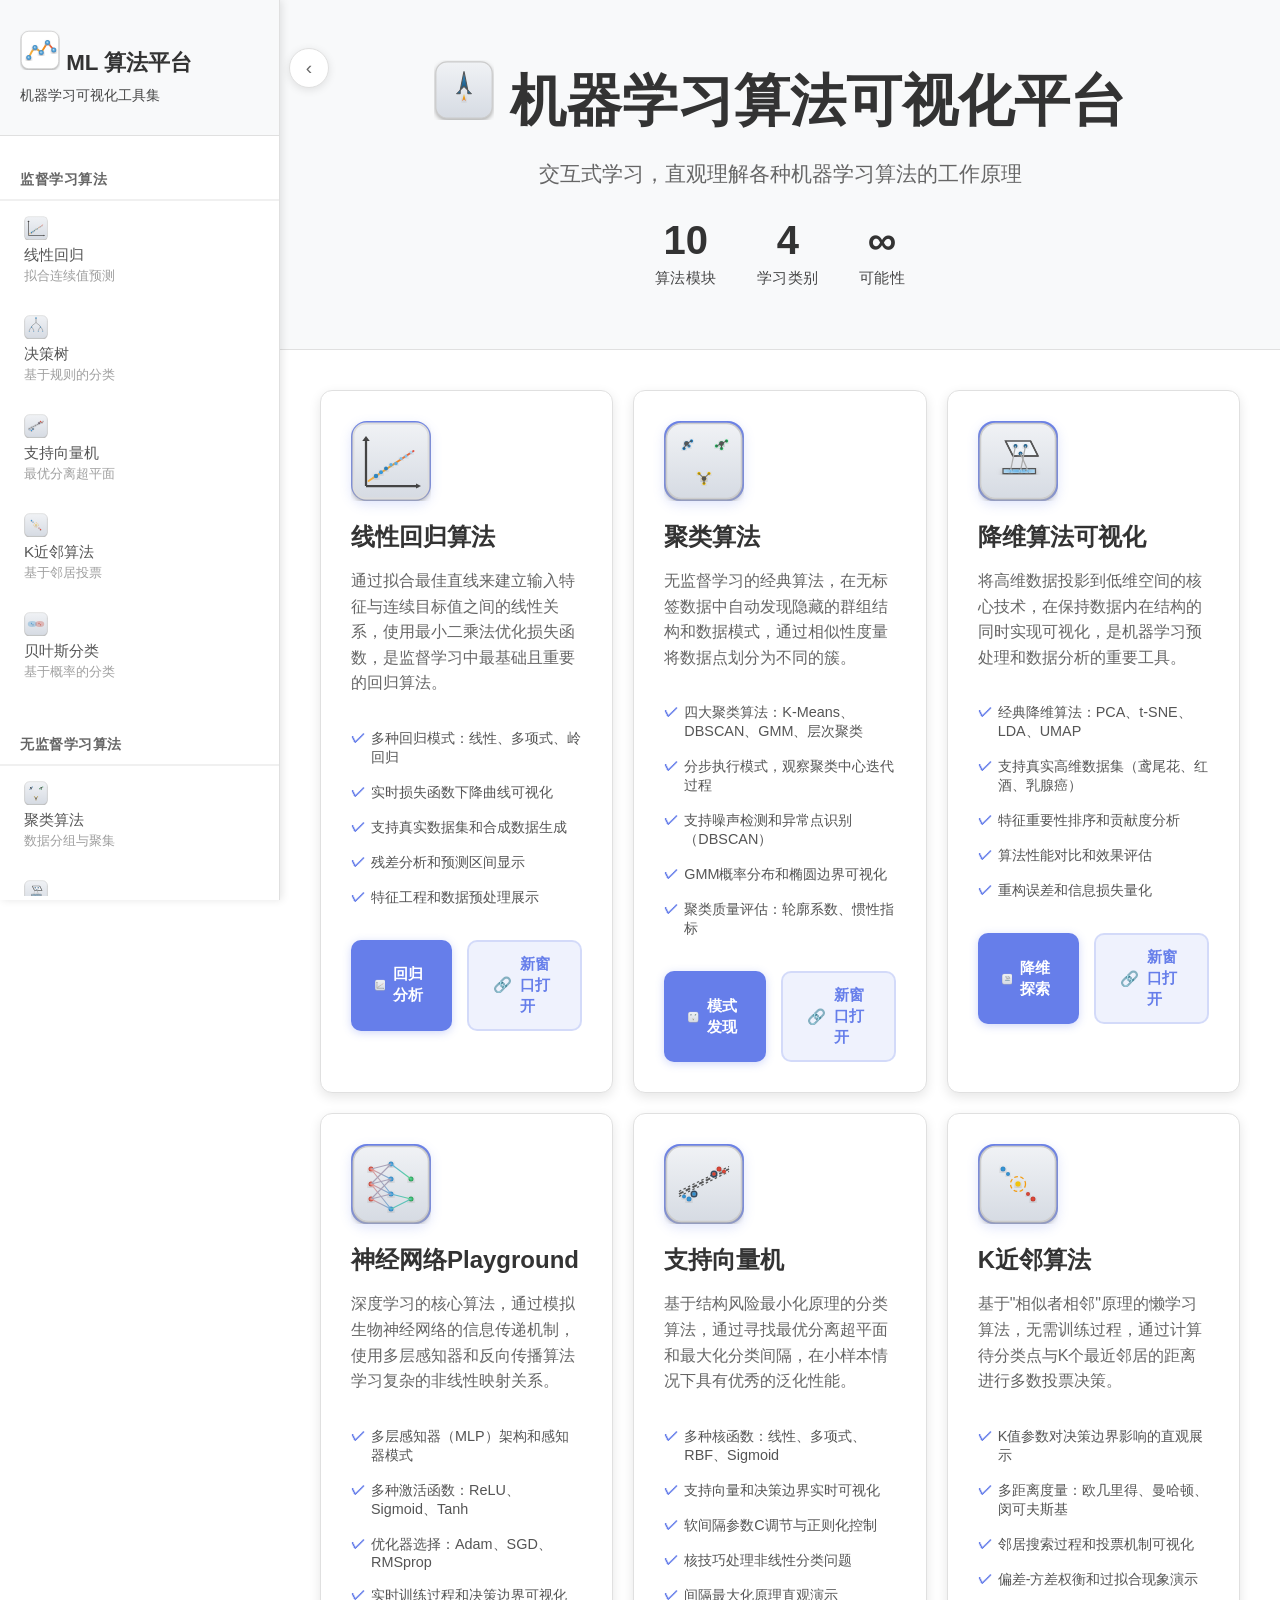
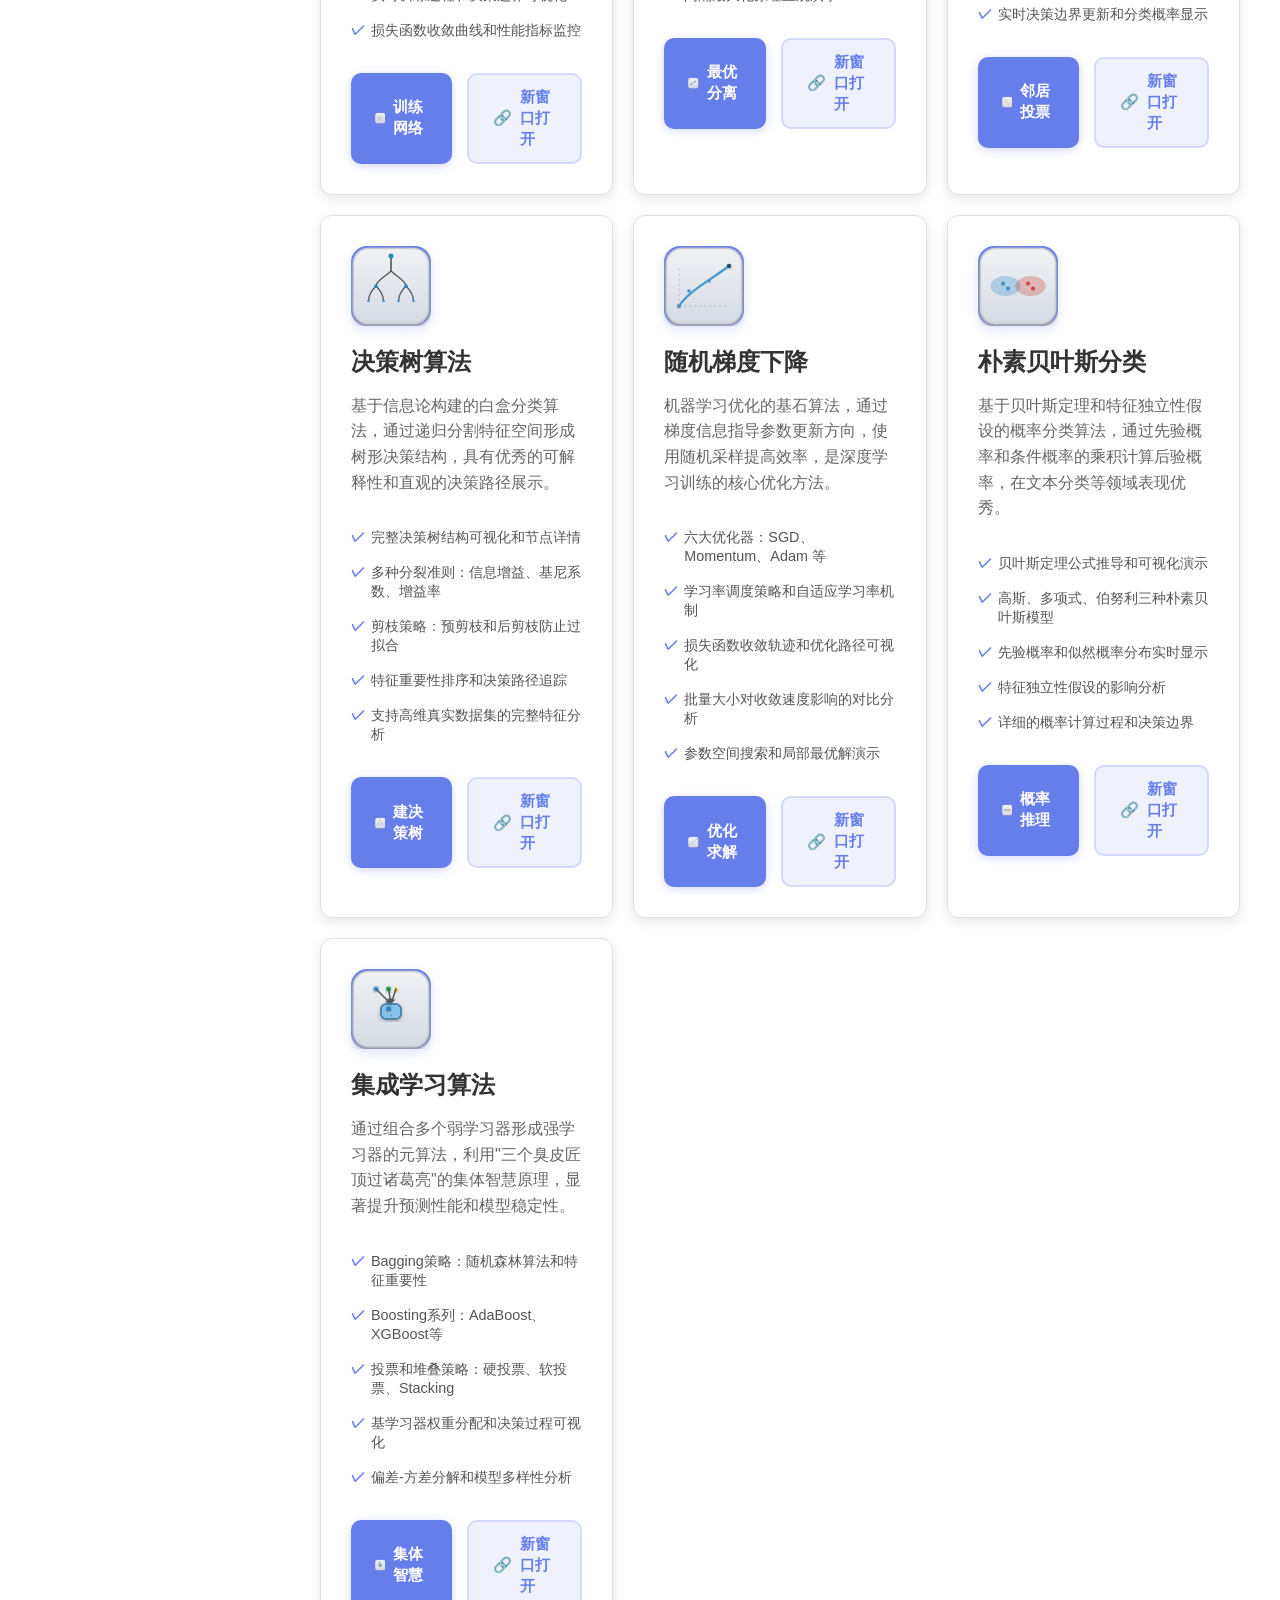
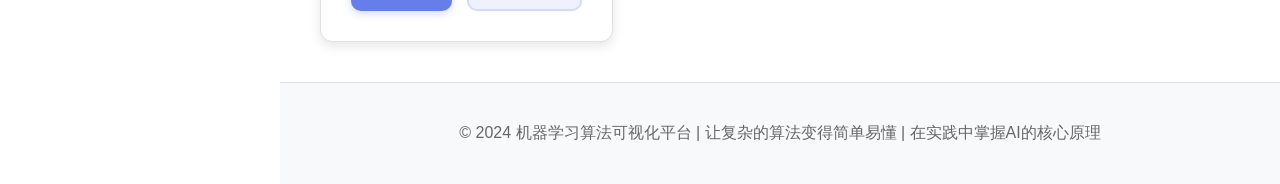
==== frontend/templates/index.html @ aa61249a "chore: release v0.1.0" ====
<!DOCTYPE html>
<html lang="zh-CN">
<head>
    <meta charset="UTF-8">
    <meta name="viewport" content="width=device-width, initial-scale=1.0">
    <title>机器学习算法可视化平台</title>
    <style>
        * {
            margin: 0;
            padding: 0;
            box-sizing: border-box;
        }

        body {
            font-family: 'Segoe UI', 'Microsoft YaHei', Arial, sans-serif;
            background: #ffffff;
            min-height: 100vh;
            color: #333;
            overflow-x: hidden;
        }

        .sidebar {
            position: fixed;
            left: 0;
            top: 0;
            width: 280px;
            height: 100vh;
            background: #ffffff;
            box-shadow: 2px 0 8px rgba(0, 0, 0, 0.1);
            z-index: 1000;
            transition: width 0.4s ease;
            border-right: 1px solid #e0e0e0;
        }

        .sidebar.collapsed {
            width: 70px;
        }

        .sidebar-header {
            padding: 30px 20px;
            background: #f8f9fa;
            color: #333;
            position: relative;
            border-bottom: 1px solid #e0e0e0;
        }

        .sidebar-title {
            font-size: 1.4rem;
            font-weight: 700;
            margin-bottom: 8px;
        }

        .sidebar-subtitle {
            font-size: 0.9rem;
            opacity: 0.9;
            font-weight: 400;
        }

        .toggle-btn {
            position: absolute;
            right: -50px;
            top: 50%;
            transform: translateY(-50%);
            width: 40px;
            height: 40px;
            background: #ffffff;
            border: 1px solid #e0e0e0;
            border-radius: 50%;
            cursor: pointer;
            display: flex;
            align-items: center;
            justify-content: center;
            font-size: 1.2rem;
            transition: all 0.3s ease;
            box-shadow: 0 2px 8px rgba(0, 0, 0, 0.1);
            z-index: 1001;
            color: #666;
        }
        
        .sidebar.collapsed .toggle-btn {
            right: -25px;
            top: 20px;
            transform: translateY(0);
        }

        .toggle-btn:hover {
            background: #f8f9fa;
            transform: translateY(-50%) scale(1.05);
        }
        
        .sidebar.collapsed .toggle-btn:hover {
            transform: translateY(0) scale(1.05);
        }

        .nav-menu {
            padding: 20px 0;
            height: calc(100vh - 140px);
            overflow-y: auto;
        }
        
        .sidebar.collapsed .nav-menu {
            padding: 60px 0 20px 0;
            height: 100vh;
        }

        .nav-category {
            margin-bottom: 25px;
        }

        .category-title {
            padding: 15px 20px 10px;
            font-size: 0.85rem;
            font-weight: 600;
            color: #666;
            text-transform: uppercase;
            letter-spacing: 0.5px;
            border-bottom: 2px solid #f0f0f0;
        }

        .nav-item {
            display: block;
            padding: 15px 20px;
            text-decoration: none;
            color: #555;
            transition: all 0.3s ease;
            position: relative;
            border-left: 4px solid transparent;
        }

        .nav-item:hover {
            background: #f8f9fa;
            color: #667eea;
            border-left-color: #667eea;
        }

        .nav-item.active {
            background: #f0f4ff;
            color: #667eea;
            border-left-color: #667eea;
            font-weight: 600;
        }

        .nav-item-icon {
            display: inline-block;
            width: 24px;
            margin-right: 12px;
            text-align: center;
            font-size: 1.1rem;
        }

        .nav-item-title {
            font-size: 0.95rem;
            font-weight: 500;
        }

        .nav-item-desc {
            font-size: 0.8rem;
            color: #888;
            margin-top: 2px;
            opacity: 0.8;
        }
        
        /* 迷你侧边栏样式 */
        .sidebar.collapsed .sidebar-header {
            padding: 10px 0;
            background: transparent;
            border-bottom: none;
        }
        
        .sidebar.collapsed .sidebar-title,
        .sidebar.collapsed .sidebar-subtitle {
            display: none;
        }
        
        .sidebar.collapsed .category-title {
            opacity: 0;
            height: 0;
            padding: 0;
            margin: 0;
            overflow: hidden;
            transition: all 0.3s ease;
        }
        
        .sidebar.collapsed .nav-item {
            padding: 15px 12px;
            justify-content: center;
            border-radius: 8px;
            margin: 4px 8px;
            border-left: none;
            position: relative;
        }
        
        .sidebar.collapsed .nav-item-icon {
            margin-right: 0;
            font-size: 1.4rem;
        }
        
        .sidebar.collapsed .nav-item > div {
            display: none;
        }
        
        .sidebar.collapsed .nav-item:hover {
            background: rgba(102, 126, 234, 0.1);
            transform: none;
        }
        
        /* 折叠状态下的Tooltip效果 */
        .sidebar.collapsed .nav-item {
            position: relative;
        }
        
        .sidebar.collapsed .nav-item::after {
            content: attr(data-tooltip);
            position: absolute;
            left: 75px;
            top: 50%;
            transform: translateY(-50%);
            background: rgba(0, 0, 0, 0.8);
            color: white;
            padding: 8px 12px;
            border-radius: 6px;
            font-size: 0.9rem;
            white-space: nowrap;
            opacity: 0;
            pointer-events: none;
            transition: all 0.3s ease;
            z-index: 1002;
        }
        
        .sidebar.collapsed .nav-item:hover::after {
            opacity: 1;
            left: 80px;
        }

        .main-content {
            margin-left: 280px;
            min-height: 100vh;
            transition: margin-left 0.4s ease;
            background: #ffffff;
        }

        .main-content.collapsed {
            margin-left: 70px;
        }

        .header {
            text-align: center;
            padding: 60px 40px;
            background: #f8f9fa;
            border-bottom: 1px solid #e0e0e0;
        }

        .header h1 {
            font-size: 3.5rem;
            font-weight: 800;
            color: #333;
            margin-bottom: 20px;
        }

        .header p {
            font-size: 1.3rem;
            color: #666;
            margin-bottom: 30px;
            font-weight: 300;
        }

        .stats-bar {
            display: flex;
            justify-content: center;
            gap: 40px;
            flex-wrap: wrap;
        }

        .stat-item {
            text-align: center;
            color: #333;
        }

        .stat-number {
            display: block;
            font-size: 2.5rem;
            font-weight: 700;
            margin-bottom: 5px;
        }

        .stat-label {
            font-size: 0.95rem;
            opacity: 0.9;
            text-transform: uppercase;
            letter-spacing: 0.5px;
        }

        .content-area {
            padding: 40px;
        }

        .algorithm-grid {
            display: grid;
            grid-template-columns: repeat(4, 1fr);
            gap: 24px;
            max-width: 1600px;
            margin: 0 auto;
        }

        .algorithm-card {
            background: #ffffff;
            border-radius: 12px;
            padding: 30px;
            box-shadow: 0 4px 12px rgba(0, 0, 0, 0.1);
            border: 1px solid #e0e0e0;
            transition: all 0.3s ease;
            position: relative;
        }

        .algorithm-card:hover {
            transform: translateY(-4px);
            box-shadow: 0 8px 24px rgba(0, 0, 0, 0.15);
            border-color: #667eea;
        }

        .card-icon {
            width: 80px;
            height: 80px;
            background: #667eea;
            border-radius: 16px;
            display: flex;
            align-items: center;
            justify-content: center;
            font-size: 2rem;
            margin-bottom: 20px;
            box-shadow: 0 4px 12px rgba(102, 126, 234, 0.2);
        }

        .card-title {
            font-size: 1.5rem;
            font-weight: 700;
            color: #333;
            margin-bottom: 15px;
        }

        .card-description {
            color: #666;
            font-size: 1rem;
            line-height: 1.6;
            margin-bottom: 25px;
        }

        .card-features {
            list-style: none;
            margin-bottom: 25px;
        }

        .card-features li {
            padding: 8px 0;
            color: #555;
            font-size: 0.9rem;
            position: relative;
            padding-left: 20px;
        }

        .card-features li::before {
            content: '✓';
            position: absolute;
            left: 0;
            color: #667eea;
            font-weight: bold;
        }

        .card-actions {
            display: flex;
            gap: 15px;
        }

        .btn {
            padding: 12px 24px;
            border: none;
            border-radius: 10px;
            font-size: 0.95rem;
            font-weight: 600;
            cursor: pointer;
            text-decoration: none;
            transition: all 0.3s ease;
            display: inline-flex;
            align-items: center;
            gap: 8px;
        }

        .btn-primary {
            background: #667eea;
            color: white;
            box-shadow: 0 2px 8px rgba(102, 126, 234, 0.3);
        }

        .btn-primary:hover {
            background: #5a6fd8;
            transform: translateY(-2px);
            box-shadow: 0 4px 12px rgba(102, 126, 234, 0.4);
        }

        .btn-secondary {
            background: rgba(102, 126, 234, 0.1);
            color: #667eea;
            border: 2px solid rgba(102, 126, 234, 0.2);
        }

        .btn-secondary:hover {
            background: rgba(102, 126, 234, 0.2);
            transform: translateY(-1px);
        }

        .iframe-container {
            display: none;
            position: fixed;
            top: 0;
            left: 280px;
            right: 0;
            bottom: 0;
            background: white;
            z-index: 999;
            transition: left 0.4s cubic-bezier(0.25, 0.8, 0.25, 1);
        }

        .iframe-container.collapsed {
            left: 70px;
        }

        .iframe-container.show {
            display: block;
        }

        .close-btn {
            position: absolute;
            top: 20px;
            right: 20px;
            background: rgba(0, 0, 0, 0.6);
            border: none;
            color: white;
            width: 36px;
            height: 36px;
            border-radius: 50%;
            cursor: pointer;
            display: flex;
            align-items: center;
            justify-content: center;
            font-size: 1.2rem;
            transition: all 0.3s ease;
            z-index: 1000;
        }

        .close-btn:hover {
            background: rgba(0, 0, 0, 0.8);
            transform: rotate(90deg);
        }

        .iframe-content {
            width: 100%;
            height: 100vh;
            border: none;
        }

        .footer {
            text-align: center;
            padding: 40px;
            background: #f8f9fa;
            color: #666;
            border-top: 1px solid #e0e0e0;
        }

        @media (max-width: 1600px) {
            .algorithm-grid {
                grid-template-columns: repeat(3, 1fr);
                gap: 20px;
            }
        }

        @media (max-width: 1200px) {
            .algorithm-grid {
                grid-template-columns: repeat(2, 1fr);
                gap: 20px;
            }
        }

        @media (max-width: 1024px) {
            .sidebar {
                width: 280px;
                transform: translateX(-280px);
                transition: transform 0.3s ease;
            }
            
            .sidebar.show {
                transform: translateX(0);
            }

            .sidebar.collapsed {
                width: 280px;
                transform: translateX(-280px);
            }

            .sidebar.collapsed.show {
                transform: translateX(0);
                width: 280px;
            }

            
            .main-content {
                margin-left: 0;
            }

            .main-content.collapsed {
                margin-left: 0;
            }
            
            .algorithm-grid {
                grid-template-columns: 1fr;
                gap: 20px;
            }
            
            .header h1 {
                font-size: 2.5rem;
            }
            
            .iframe-container,
            .iframe-container.collapsed {
                left: 0;
            }

            /* 移动端菜单按钮 */
            .mobile-menu-btn {
                display: block;
                position: fixed;
                top: 20px;
                left: 20px;
                z-index: 1001;
                width: 50px;
                height: 50px;
                background: #667eea;
                border: none;
                border-radius: 50%;
                color: white;
                font-size: 1.5rem;
                cursor: pointer;
                transition: all 0.3s ease;
                box-shadow: 0 2px 8px rgba(0, 0, 0, 0.1);
            }

            .mobile-menu-btn:hover {
                background: #5a6fd8;
                transform: scale(1.05);
            }
        }

        @media (max-width: 768px) {
            .header {
                padding: 40px 20px;
            }
            
            .content-area {
                padding: 20px;
            }
            
            .stats-bar {
                gap: 20px;
            }
            
            .stat-number {
                font-size: 2rem;
            }
            
            .card-actions {
                flex-direction: column;
            }
        }

        /* 滚动条样式 */
        ::-webkit-scrollbar {
            width: 6px;
        }

        ::-webkit-scrollbar-track {
            background: rgba(255, 255, 255, 0.1);
        }

        ::-webkit-scrollbar-thumb {
            background: rgba(102, 126, 234, 0.5);
            border-radius: 3px;
        }

        ::-webkit-scrollbar-thumb:hover {
            background: rgba(102, 126, 234, 0.7);
        }

        /* 动画效果 */
        @keyframes fadeInUp {
            from {
                opacity: 0;
                transform: translateY(30px);
            }
            to {
                opacity: 1;
                transform: translateY(0);
            }
        }

        @keyframes pulseIcon {
            0%, 100% { transform: scale(1); }
            50% { transform: scale(1.1); }
        }

        .algorithm-card {
            animation: fadeInUp 0.6s ease forwards;
        }

        .algorithm-card:nth-child(1) { animation-delay: 0.1s; }
        .algorithm-card:nth-child(2) { animation-delay: 0.2s; }
        .algorithm-card:nth-child(3) { animation-delay: 0.3s; }
        .algorithm-card:nth-child(4) { animation-delay: 0.4s; }
        .algorithm-card:nth-child(5) { animation-delay: 0.5s; }
        .algorithm-card:nth-child(6) { animation-delay: 0.6s; }
        .algorithm-card:nth-child(7) { animation-delay: 0.7s; }
        .algorithm-card:nth-child(8) { animation-delay: 0.8s; }
        .algorithm-card:nth-child(9) { animation-delay: 0.9s; }
        .algorithm-card:nth-child(10) { animation-delay: 1.0s; }

        /* 卡片图标hover动画 */
        .algorithm-card:hover .card-icon {
            animation: pulseIcon 0.6s ease-in-out;
        }

        /* 侧边栏图标hover效果 */
        .sidebar.collapsed .nav-item:hover .nav-item-icon {
            animation: pulseIcon 0.4s ease-in-out;
        }

        /* 桌面端隐藏移动菜单按钮 */
        .mobile-menu-btn {
            display: none;
        }
        
        /* SVG图标样式 */
        .nav-item-icon svg,
        .card-icon svg {
            width: 100%;
            height: 100%;
        }
    </style>
</head>
<body>
    <!-- 移动端菜单按钮 -->
    <button class="mobile-menu-btn" id="mobileMenuBtn">☰</button>

    <!-- 侧边导航栏 -->
    <nav class="sidebar" id="sidebar">
        <div class="sidebar-header">
            <div class="sidebar-title"><svg xmlns="http://www.w3.org/2000/svg" width="40" height="40" viewBox="0 0 64 64" fill="none">
                <defs>
                  <filter id="cardShadow" x="-20%" y="-20%" width="140%" height="140%">
                    <feDropShadow dx="0" dy="2" stdDeviation="2" flood-color="#aaa"/>
                  </filter>
                  <linearGradient id="lineGrad" x1="0" y1="0" x2="1" y2="0">
                    <stop offset="0%" stop-color="#F5B041"/>
                    <stop offset="50%" stop-color="#F39C12"/>
                    <stop offset="100%" stop-color="#E74C3C"/>
                  </linearGradient>
                  <radialGradient id="nodeGrad" cx="50%" cy="50%" r="50%">
                    <stop offset="0%" stop-color="#85C1E9"/>
                    <stop offset="100%" stop-color="#2E86C1"/>
                  </radialGradient>
                  <radialGradient id="nodeHighlight" cx="30%" cy="30%" r="50%">
                    <stop offset="0%" stop-color="white" stop-opacity="0.6"/>
                    <stop offset="100%" stop-color="white" stop-opacity="0"/>
                  </radialGradient>
                </defs>
                <rect x="2" y="2" width="60" height="60" rx="12" ry="12" fill="white" stroke="#CCC" stroke-width="1.2" filter="url(#cardShadow)"/>
                <path d="M14 44 C18 34, 24 28, 24 28 S34 36, 34 36 S44 20, 44 20 S54 32, 54 32" fill="none" stroke="url(#lineGrad)" stroke-width="3" stroke-linecap="round" stroke-linejoin="round"/>
                <circle cx="14" cy="44" r="4" fill="url(#nodeGrad)" filter="url(#cardShadow)"/>
                <circle cx="24" cy="28" r="4" fill="url(#nodeGrad)" filter="url(#cardShadow)"/>
                <circle cx="34" cy="36" r="4" fill="url(#nodeGrad)" filter="url(#cardShadow)"/>
                <circle cx="44" cy="20" r="4" fill="url(#nodeGrad)" filter="url(#cardShadow)"/>
                <circle cx="54" cy="32" r="4" fill="url(#nodeGrad)" filter="url(#cardShadow)"/>
                <circle cx="14" cy="44" r="2" fill="url(#nodeHighlight)"/>
                <circle cx="24" cy="28" r="2" fill="url(#nodeHighlight)"/>
                <circle cx="34" cy="36" r="2" fill="url(#nodeHighlight)"/>
                <circle cx="44" cy="20" r="2" fill="url(#nodeHighlight)"/>
                <circle cx="54" cy="32" r="2" fill="url(#nodeHighlight)"/>
              </svg> ML 算法平台</div>
            <div class="sidebar-subtitle">机器学习可视化工具集</div>
            <button class="toggle-btn" id="toggleBtn">
                <span id="toggleIcon">‹</span>
            </button>
        </div>
        
        <div class="nav-menu">
            <div class="nav-category">
                <div class="category-title">监督学习算法</div>
                <a href="#" class="nav-item" data-algorithm="linear_regression" data-tooltip="线性回归">
                    <span class="nav-item-icon">
                        <svg xmlns="http://www.w3.org/2000/svg" width="24" height="24" viewBox="0 0 64 64" fill="none">
                            <defs>
                                <linearGradient id="bgGrad" x1="0" y1="0" x2="0" y2="1">
                                    <stop offset="0%" stop-color="#F0F2F5"/>
                                    <stop offset="100%" stop-color="#D6DBE3"/>
                                </linearGradient>
                                <filter id="shadow" x="-20%" y="-20%" width="140%" height="140%">
                                    <feDropShadow dx="0" dy="2" stdDeviation="2" flood-color="#aaa"/>
                                </filter>
                                <linearGradient id="lineGrad" x1="0" y1="0" x2="1" y2="1">
                                    <stop offset="0%" stop-color="#5D6D7E"/>
                                    <stop offset="100%" stop-color="#34495E"/>
                                </linearGradient>
                                <linearGradient id="residualGrad" x1="0" y1="0" x2="0" y2="1">
                                    <stop offset="0%" stop-color="#AAA" stop-opacity="0"/>
                                    <stop offset="100%" stop-color="#AAA" stop-opacity="0.7"/>
                                </linearGradient>
                            </defs>
                            <rect x="2" y="2" width="60" height="60" rx="10" ry="10" fill="url(#bgGrad)" stroke="#DDD" stroke-width="1.5" filter="url(#shadow)"/>
                            <line x1="12" y1="52" x2="12" y2="14" stroke="#444" stroke-width="1.8"/>
                            <polygon points="12,12 9,16 15,16" fill="#444"/>
                            <line x1="12" y1="52" x2="54" y2="52" stroke="#444" stroke-width="1.8"/>
                            <polygon points="56,52 52,50 52,54" fill="#444"/>
                            <line x1="14" y1="48" x2="50" y2="24" stroke="url(#lineGrad)" stroke-width="1.6" stroke-linecap="round"/>
                            <path d="M20,44 Q20.5,43 21,42" stroke="url(#residualGrad)" stroke-width="0.8" fill="none"/>
                            <path d="M28,38 Q28.5,37.2 29,36.5" stroke="url(#residualGrad)" stroke-width="0.8" fill="none"/>
                            <path d="M36,34 Q36.5,33 37,32.2" stroke="url(#residualGrad)" stroke-width="0.8" fill="none"/>
                            <circle cx="20" cy="44" r="1.8" fill="#2E86C1" filter="url(#shadow)"/>
                            <circle cx="24" cy="41" r="1.6" fill="#3498DB" filter="url(#shadow)"/>
                            <circle cx="28" cy="38" r="1.6" fill="#2980B9" filter="url(#shadow)"/>
                            <circle cx="32" cy="35" r="1.4" fill="#5DADE2" filter="url(#shadow)"/>
                            <circle cx="36" cy="34" r="1.4" fill="#5DADE2" filter="url(#shadow)"/>
                            <circle cx="40" cy="30" r="1.2" fill="#85C1E9" filter="url(#shadow)"/>
                            <circle cx="44" cy="28" r="1.2" fill="#85C1E9" filter="url(#shadow)"/>
                            <circle cx="48" cy="25" r="1.2" fill="#AED6F1" filter="url(#shadow)"/>
                        </svg>
                    </span>
                    <div>
                        <div class="nav-item-title">线性回归</div>
                        <div class="nav-item-desc">拟合连续值预测</div>
                    </div>
                </a>
                <a href="#" class="nav-item" data-algorithm="decision_tree" data-tooltip="决策树">
                    <span class="nav-item-icon">
                        <svg xmlns="http://www.w3.org/2000/svg" width="24" height="24" viewBox="0 0 64 64" fill="none">
                            <defs>
                                <linearGradient id="bgGrad" x1="0" y1="0" x2="0" y2="1">
                                    <stop offset="0%" stop-color="#F0F4FA"/>
                                    <stop offset="100%" stop-color="#D6E4F0"/>
                                </linearGradient>
                                <filter id="shadow" x="-20%" y="-20%" width="140%" height="140%">
                                    <feDropShadow dx="0" dy="2" stdDeviation="2" flood-color="#aaa"/>
                                </filter>
                                <linearGradient id="leafGradientSmall" x1="0" y1="0" x2="0" y2="1">
                                    <stop offset="0%" stop-color="#2E86C1"/>
                                    <stop offset="100%" stop-color="#5DADE2"/>
                                </linearGradient>
                            </defs>
                            <rect x="2" y="2" width="60" height="60" rx="12" ry="12" fill="url(#bgGrad)" stroke="#CCC" stroke-width="1.2" filter="url(#shadow)"/>
                            <path d="M32 8 C32 14, 32 16, 32 20" stroke="#555" stroke-width="1.3" fill="none"/>
                            <path d="M32 20 C28 24, 20 28, 20 32" stroke="#555" stroke-width="1.1" fill="none"/>
                            <path d="M32 20 C36 24, 44 28, 44 32" stroke="#555" stroke-width="1.1" fill="none"/>
                            <path d="M20 32 C16 36, 14 40, 14 44" stroke="#555" stroke-width="1" fill="none"/>
                            <path d="M20 32 C24 36, 26 40, 26 44" stroke="#555" stroke-width="1" fill="none"/>
                            <path d="M44 32 C40 36, 38 40, 38 44" stroke="#555" stroke-width="1" fill="none"/>
                            <path d="M44 32 C48 36, 50 40, 50 44" stroke="#555" stroke-width="1" fill="none"/>
                            <circle cx="32" cy="8" r="2" fill="#2E86C1"/>
                            <circle cx="20" cy="32" r="1.5" fill="#2E86C1"/>
                            <circle cx="44" cy="32" r="1.5" fill="#2E86C1"/>
                            <circle cx="14" cy="44" r="1.1" fill="url(#leafGradientSmall)"/>
                            <circle cx="26" cy="44" r="1.1" fill="url(#leafGradientSmall)"/>
                            <circle cx="38" cy="44" r="1.1" fill="url(#leafGradientSmall)"/>
                            <circle cx="50" cy="44" r="1.1" fill="url(#leafGradientSmall)"/>
                        </svg>
                    </span>
                    <div>
                        <div class="nav-item-title">决策树</div>
                        <div class="nav-item-desc">基于规则的分类</div>
                    </div>
                </a>
                <a href="#" class="nav-item" data-algorithm="svm" data-tooltip="支持向量机">
                    <span class="nav-item-icon">
                        <svg xmlns="http://www.w3.org/2000/svg" width="24" height="24" viewBox="0 0 64 64" fill="none">
                            <defs>
                                <linearGradient id="bgGrad" x1="0" y1="0" x2="0" y2="1">
                                    <stop offset="0%" stop-color="#EAF2F8"/>
                                    <stop offset="100%" stop-color="#D6E4F0"/>
                                </linearGradient>
                                <filter id="shadow" x="-20%" y="-20%" width="140%" height="140%">
                                    <feDropShadow dx="0" dy="2" stdDeviation="2" flood-color="#aaa"/>
                                </filter>
                                <radialGradient id="svGrad1" cx="50%" cy="50%" r="50%">
                                    <stop offset="0%" stop-color="#3498DB"/>
                                    <stop offset="100%" stop-color="#2E86C1"/>
                                </radialGradient>
                                <radialGradient id="svGrad2" cx="50%" cy="50%" r="50%">
                                    <stop offset="0%" stop-color="#E74C3C"/>
                                    <stop offset="100%" stop-color="#C0392B"/>
                                </radialGradient>
                            </defs>
                            <rect x="2" y="2" width="60" height="60" rx="12" ry="12" fill="url(#bgGrad)" stroke="#CCC" stroke-width="1.2" filter="url(#shadow)"/>
                            <line x1="12" y1="40" x2="52" y2="20" stroke="#555" stroke-width="1.5" stroke-dasharray="4,2"/>
                            <line x1="12" y1="42" x2="52" y2="22" stroke="#555" stroke-width="1" stroke-dasharray="2,2"/>
                            <line x1="12" y1="38" x2="52" y2="18" stroke="#555" stroke-width="1" stroke-dasharray="2,2"/>
                            <circle cx="20" cy="44" r="2" fill="url(#svGrad1)" filter="url(#shadow)"/>
                            <circle cx="24" cy="40" r="1.6" fill="url(#svGrad1)" filter="url(#shadow)"/>
                            <circle cx="16" cy="42" r="1.6" fill="url(#svGrad1)" filter="url(#shadow)"/>
                            <circle cx="44" cy="20" r="2" fill="url(#svGrad2)" filter="url(#shadow)"/>
                            <circle cx="40" cy="24" r="1.6" fill="url(#svGrad2)" filter="url(#shadow)"/>
                            <circle cx="48" cy="22" r="1.6" fill="url(#svGrad2)" filter="url(#shadow)"/>
                            <circle cx="24" cy="40" r="2.2" fill="none" stroke="#34495E" stroke-width="1.2"/>
                            <circle cx="40" cy="24" r="2.2" fill="none" stroke="#34495E" stroke-width="1.2"/>
                        </svg>
                    </span>
                    <div>
                        <div class="nav-item-title">支持向量机</div>
                        <div class="nav-item-desc">最优分离超平面</div>
                    </div>
                </a>
                <a href="#" class="nav-item" data-algorithm="knn" data-tooltip="K近邻算法">
                    <span class="nav-item-icon">
                        <svg xmlns="http://www.w3.org/2000/svg" width="24" height="24" viewBox="0 0 64 64" fill="none">
                            <defs>
                                <linearGradient id="bgGrad" x1="0" y1="0" x2="0" y2="1">
                                    <stop offset="0%" stop-color="#EAF2F8"/>
                                    <stop offset="100%" stop-color="#D6E4F0"/>
                                </linearGradient>
                                <filter id="shadow" x="-20%" y="-20%" width="140%" height="140%">
                                    <feDropShadow dx="0" dy="2" stdDeviation="2" flood-color="#aaa"/>
                                </filter>
                                <radialGradient id="knnGrad1" cx="50%" cy="50%" r="50%">
                                    <stop offset="0%" stop-color="#3498DB"/>
                                    <stop offset="100%" stop-color="#2E86C1"/>
                                </radialGradient>
                                <radialGradient id="knnGrad2" cx="50%" cy="50%" r="50%">
                                    <stop offset="0%" stop-color="#E74C3C"/>
                                    <stop offset="100%" stop-color="#C0392B"/>
                                </radialGradient>
                            </defs>
                            <rect x="2" y="2" width="60" height="60" rx="12" ry="12" fill="url(#bgGrad)" stroke="#CCC" stroke-width="1.2" filter="url(#shadow)"/>
                            <circle cx="20" cy="20" r="2" fill="url(#knnGrad1)" filter="url(#shadow)"/>
                            <circle cx="24" cy="24" r="1.6" fill="url(#knnGrad1)" filter="url(#shadow)"/>
                            <circle cx="44" cy="44" r="2" fill="url(#knnGrad2)" filter="url(#shadow)"/>
                            <circle cx="40" cy="40" r="1.6" fill="url(#knnGrad2)" filter="url(#shadow)"/>
                            <circle cx="32" cy="32" r="2.2" fill="#F1C40F" filter="url(#shadow)"/>
                            <circle cx="32" cy="32" r="6" fill="none" stroke="#F39C12" stroke-width="1" stroke-dasharray="3,2"/>
                        </svg>
                    </span>
                    <div>
                        <div class="nav-item-title">K近邻算法</div>
                        <div class="nav-item-desc">基于邻居投票</div>
                    </div>
                </a>
                <a href="#" class="nav-item" data-algorithm="bayesian_classification" data-tooltip="贝叶斯分类">
                    <span class="nav-item-icon">
                        <svg xmlns="http://www.w3.org/2000/svg" width="24" height="24" viewBox="0 0 64 64" fill="none">
                            <defs>
                                <linearGradient id="bgGrad" x1="0" y1="0" x2="0" y2="1">
                                    <stop offset="0%" stop-color="#EAF2F8"/>
                                    <stop offset="100%" stop-color="#D6E4F0"/>
                                </linearGradient>
                                <filter id="shadow" x="-20%" y="-20%" width="140%" height="140%">
                                    <feDropShadow dx="0" dy="2" stdDeviation="2" flood-color="#aaa"/>
                                </filter>
                                <radialGradient id="classGrad1" cx="50%" cy="50%" r="50%">
                                    <stop offset="0%" stop-color="#3498DB"/>
                                    <stop offset="100%" stop-color="#2E86C1"/>
                                </radialGradient>
                                <radialGradient id="classGrad2" cx="50%" cy="50%" r="50%">
                                    <stop offset="0%" stop-color="#E74C3C"/>
                                    <stop offset="100%" stop-color="#C0392B"/>
                                </radialGradient>
                                <linearGradient id="boundaryGrad" x1="0" y1="0" x2="1" y2="1">
                                    <stop offset="0%" stop-color="#555" stop-opacity="0.7"/>
                                    <stop offset="100%" stop-color="#555" stop-opacity="0.3"/>
                                </linearGradient>
                            </defs>
                            <rect x="2" y="2" width="60" height="60" rx="12" ry="12" fill="url(#bgGrad)" stroke="#CCC" stroke-width="1.2" filter="url(#shadow)"/>
                            <ellipse cx="22" cy="32" rx="12" ry="8" fill="url(#classGrad1)" opacity="0.3"/>
                            <ellipse cx="42" cy="32" rx="12" ry="8" fill="url(#classGrad2)" opacity="0.3"/>
                            <circle cx="20" cy="30" r="1.6" fill="url(#classGrad1)" filter="url(#shadow)"/>
                            <circle cx="24" cy="34" r="1.6" fill="url(#classGrad1)" filter="url(#shadow)"/>
                            <circle cx="40" cy="30" r="1.6" fill="url(#classGrad2)" filter="url(#shadow)"/>
                            <circle cx="44" cy="34" r="1.6" fill="url(#classGrad2)" filter="url(#shadow)"/>
                            <line x1="32" y1="20" x2="32" y2="44" stroke="url(#boundaryGrad)" stroke-width="1.2" stroke-dasharray="3,2" stroke-linecap="round"/>
                        </svg>
                    </span>
                    <div>
                        <div class="nav-item-title">贝叶斯分类</div>
                        <div class="nav-item-desc">基于概率的分类</div>
                    </div>
                </a>
            </div>
            
            <div class="nav-category">
                <div class="category-title">无监督学习算法</div>
                <a href="#" class="nav-item" data-algorithm="clustering" data-tooltip="聚类算法">
                    <span class="nav-item-icon">
                        <svg xmlns="http://www.w3.org/2000/svg" width="24" height="24" viewBox="0 0 64 64" fill="none">
                            <defs>
                                <linearGradient id="bgGrad" x1="0" y1="0" x2="0" y2="1">
                                    <stop offset="0%" stop-color="#EAF2F8"/>
                                    <stop offset="100%" stop-color="#D6E4F0"/>
                                </linearGradient>
                                <filter id="shadow" x="-20%" y="-20%" width="140%" height="140%">
                                    <feDropShadow dx="0" dy="2" stdDeviation="2" flood-color="#aaa"/>
                                </filter>
                                <radialGradient id="clusterGrad1" cx="50%" cy="50%" r="50%">
                                    <stop offset="0%" stop-color="#1B4F72"/>
                                    <stop offset="100%" stop-color="#3498DB"/>
                                </radialGradient>
                                <radialGradient id="clusterGrad2" cx="50%" cy="50%" r="50%">
                                    <stop offset="0%" stop-color="#196F3D"/>
                                    <stop offset="100%" stop-color="#2ECC71"/>
                                </radialGradient>
                                <radialGradient id="clusterGrad3" cx="50%" cy="50%" r="50%">
                                    <stop offset="0%" stop-color="#B7950B"/>
                                    <stop offset="100%" stop-color="#F1C40F"/>
                                </radialGradient>
                            </defs>
                            <rect x="2" y="2" width="60" height="60" rx="12" ry="12" fill="url(#bgGrad)" stroke="#CCC" stroke-width="1.2" filter="url(#shadow)"/>
                            <circle cx="18" cy="18" r="2" fill="url(#clusterGrad1)" filter="url(#shadow)"/>
                            <circle cx="22" cy="16" r="1.4" fill="url(#clusterGrad1)" filter="url(#shadow)"/>
                            <circle cx="16" cy="22" r="1.4" fill="url(#clusterGrad1)" filter="url(#shadow)"/>
                            <circle cx="20" cy="20" r="1.4" fill="url(#clusterGrad1)" filter="url(#shadow)"/>
                            <circle cx="18" cy="18" r="1.8" fill="#555" filter="url(#shadow)"/>
                            <line x1="18" y1="18" x2="22" y2="16" stroke="#555" stroke-width="0.8" stroke-linecap="round"/>
                            <line x1="18" y1="18" x2="16" y2="22" stroke="#555" stroke-width="0.8" stroke-linecap="round"/>
                            <line x1="18" y1="18" x2="20" y2="20" stroke="#555" stroke-width="0.8" stroke-linecap="round"/>
                            <circle cx="46" cy="18" r="2" fill="url(#clusterGrad2)" filter="url(#shadow)"/>
                            <circle cx="50" cy="16" r="1.4" fill="url(#clusterGrad2)" filter="url(#shadow)"/>
                            <circle cx="42" cy="20" r="1.4" fill="url(#clusterGrad2)" filter="url(#shadow)"/>
                            <circle cx="46" cy="22" r="1.4" fill="url(#clusterGrad2)" filter="url(#shadow)"/>
                            <circle cx="46" cy="18" r="1.8" fill="#555" filter="url(#shadow)"/>
                            <line x1="46" y1="18" x2="50" y2="16" stroke="#555" stroke-width="0.8" stroke-linecap="round"/>
                            <line x1="46" y1="18" x2="42" y2="20" stroke="#555" stroke-width="0.8" stroke-linecap="round"/>
                            <line x1="46" y1="18" x2="46" y2="22" stroke="#555" stroke-width="0.8" stroke-linecap="round"/>
                            <circle cx="32" cy="46" r="2" fill="url(#clusterGrad3)" filter="url(#shadow)"/>
                            <circle cx="28" cy="42" r="1.4" fill="url(#clusterGrad3)" filter="url(#shadow)"/>
                            <circle cx="36" cy="42" r="1.4" fill="url(#clusterGrad3)" filter="url(#shadow)"/>
                            <circle cx="32" cy="50" r="1.4" fill="url(#clusterGrad3)" filter="url(#shadow)"/>
                            <circle cx="32" cy="46" r="1.8" fill="#555" filter="url(#shadow)"/>
                            <line x1="32" y1="46" x2="28" y2="42" stroke="#555" stroke-width="0.8" stroke-linecap="round"/>
                            <line x1="32" y1="46" x2="36" y2="42" stroke="#555" stroke-width="0.8" stroke-linecap="round"/>
                            <line x1="32" y1="46" x2="32" y2="50" stroke="#555" stroke-width="0.8" stroke-linecap="round"/>
                        </svg>
                    </span>
                    <div>
                        <div class="nav-item-title">聚类算法</div>
                        <div class="nav-item-desc">数据分组与聚集</div>
                    </div>
                </a>
                <a href="#" class="nav-item" data-algorithm="dimensionality_reduction" data-tooltip="降维算法">
                    <span class="nav-item-icon">
                        <svg xmlns="http://www.w3.org/2000/svg" width="24" height="24" viewBox="0 0 64 64" fill="none">
                            <defs>
                                <linearGradient id="bgGrad" x1="0" y1="0" x2="0" y2="1">
                                    <stop offset="0%" stop-color="#EAF2F8"/>
                                    <stop offset="100%" stop-color="#D6E4F0"/>
                                </linearGradient>
                                <filter id="shadow" x="-20%" y="-20%" width="140%" height="140%">
                                    <feDropShadow dx="0" dy="2" stdDeviation="2" flood-color="#aaa"/>
                                </filter>
                                <radialGradient id="highGrad" cx="50%" cy="50%" r="50%">
                                    <stop offset="0%" stop-color="#2E86C1"/>
                                    <stop offset="100%" stop-color="#1B4F72"/>
                                </radialGradient>
                                <radialGradient id="projGrad" cx="50%" cy="50%" r="50%">
                                    <stop offset="0%" stop-color="#5DADE2"/>
                                    <stop offset="100%" stop-color="#AED6F1"/>
                                </radialGradient>
                                <marker id="arrowTiny" markerWidth="4" markerHeight="4" refX="2" refY="2" orient="auto" markerUnits="strokeWidth">
                                    <path d="M0,0 L4,2 L0,4 L1.5,2 Z" fill="#555"/>
                                </marker>
                            </defs>
                            <rect x="2" y="2" width="60" height="60" rx="12" ry="12" fill="url(#bgGrad)" stroke="#CCC" stroke-width="1.2" filter="url(#shadow)"/>
                            <polygon points="22,16 42,16 48,28 28,28" fill="#F0F5FA" stroke="#555" stroke-width="1.2"/>
                            <line x1="22" y1="16" x2="28" y2="28" stroke="#555" stroke-width="1.2"/>
                            <line x1="42" y1="16" x2="48" y2="28" stroke="#555" stroke-width="1.2"/>
                            <line x1="28" y1="28" x2="48" y2="28" stroke="#555" stroke-width="1.2"/>
                            <polygon points="20,38 46,38 46,42 20,42" fill="url(#projGrad)" stroke="#555" stroke-width="1" filter="url(#shadow)"/>
                            <circle cx="30" cy="20" r="1.6" fill="url(#highGrad)" filter="url(#shadow)"/>
                            <circle cx="38" cy="20" r="1.6" fill="url(#highGrad)" filter="url(#shadow)"/>
                            <circle cx="34" cy="26" r="1.6" fill="url(#highGrad)" filter="url(#shadow)"/>
                            <line x1="30" y1="20" x2="26" y2="40" stroke="#AAA" stroke-width="1" marker-end="url(#arrowTiny)"/>
                            <line x1="38" y1="20" x2="34" y2="40" stroke="#AAA" stroke-width="1" marker-end="url(#arrowTiny)"/>
                            <line x1="34" y1="26" x2="40" y2="40" stroke="#AAA" stroke-width="1" marker-end="url(#arrowTiny)"/>
                            <circle cx="26" cy="40" r="1.4" fill="url(#projGrad)" filter="url(#shadow)"/>
                            <circle cx="34" cy="40" r="1.4" fill="url(#projGrad)" filter="url(#shadow)"/>
                            <circle cx="40" cy="40" r="1.4" fill="url(#projGrad)" filter="url(#shadow)"/>
                        </svg>
                    </span>
                    <div>
                        <div class="nav-item-title">降维算法</div>
                        <div class="nav-item-desc">高维数据可视化</div>
                    </div>
                </a>
            </div>
            
            <div class="nav-category">
                <div class="category-title">深度学习</div>
                <a href="#" class="nav-item" data-algorithm="neural_network" data-tooltip="神经网络">
                    <span class="nav-item-icon">
                        <svg xmlns="http://www.w3.org/2000/svg" width="24" height="24" viewBox="0 0 64 64" fill="none">
                            <defs>
                                <linearGradient id="bgGrad" x1="0" y1="0" x2="0" y2="1">
                                    <stop offset="0%" stop-color="#EAF2F8"/>
                                    <stop offset="100%" stop-color="#D6E4F0"/>
                                </linearGradient>
                                <filter id="shadow" x="-20%" y="-20%" width="140%" height="140%">
                                    <feDropShadow dx="0" dy="2" stdDeviation="2" flood-color="#aaa"/>
                                </filter>
                                <radialGradient id="inputGrad" cx="50%" cy="50%" r="50%">
                                    <stop offset="0%" stop-color="#F1948A"/>
                                    <stop offset="100%" stop-color="#C0392B"/>
                                </radialGradient>
                                <radialGradient id="hiddenGrad" cx="50%" cy="50%" r="50%">
                                    <stop offset="0%" stop-color="#5DADE2"/>
                                    <stop offset="100%" stop-color="#2E86C1"/>
                                </radialGradient>
                                <radialGradient id="outputGrad" cx="50%" cy="50%" r="50%">
                                    <stop offset="0%" stop-color="#58D68D"/>
                                    <stop offset="100%" stop-color="#239B56"/>
                                </radialGradient>
                                <linearGradient id="connGrad1" x1="0" y1="0" x2="1" y2="1">
                                    <stop offset="0%" stop-color="#F1948A"/>
                                    <stop offset="100%" stop-color="#5DADE2"/>
                                </linearGradient>
                                <linearGradient id="connGrad2" x1="0" y1="0" x2="1" y2="1">
                                    <stop offset="0%" stop-color="#5DADE2"/>
                                    <stop offset="100%" stop-color="#58D68D"/>
                                </linearGradient>
                            </defs>
                            <rect x="2" y="2" width="60" height="60" rx="12" ry="12" fill="url(#bgGrad)" stroke="#CCC" stroke-width="1.2" filter="url(#shadow)"/>
                            <circle cx="16" cy="20" r="2" fill="url(#inputGrad)" filter="url(#shadow)"/>
                            <circle cx="16" cy="32" r="2" fill="url(#inputGrad)" filter="url(#shadow)"/>
                            <circle cx="16" cy="44" r="2" fill="url(#inputGrad)" filter="url(#shadow)"/>
                            <circle cx="32" cy="16" r="2" fill="url(#hiddenGrad)" filter="url(#shadow)"/>
                            <circle cx="32" cy="28" r="2" fill="url(#hiddenGrad)" filter="url(#shadow)"/>
                            <circle cx="32" cy="40" r="2" fill="url(#hiddenGrad)" filter="url(#shadow)"/>
                            <circle cx="32" cy="52" r="2" fill="url(#hiddenGrad)" filter="url(#shadow)"/>
                            <circle cx="48" cy="28" r="2" fill="url(#outputGrad)" filter="url(#shadow)"/>
                            <circle cx="48" cy="44" r="2" fill="url(#outputGrad)" filter="url(#shadow)"/>
                            <line x1="16" y1="20" x2="32" y2="16" stroke="url(#connGrad1)" stroke-width="0.9"/>
                            <line x1="16" y1="20" x2="32" y2="28" stroke="url(#connGrad1)" stroke-width="0.9"/>
                            <line x1="16" y1="20" x2="32" y2="40" stroke="url(#connGrad1)" stroke-width="0.9"/>
                            <line x1="16" y1="32" x2="32" y2="16" stroke="url(#connGrad1)" stroke-width="0.9"/>
                            <line x1="16" y1="32" x2="32" y2="28" stroke="url(#connGrad1)" stroke-width="0.9"/>
                            <line x1="16" y1="32" x2="32" y2="40" stroke="url(#connGrad1)" stroke-width="0.9"/>
                            <line x1="16" y1="32" x2="32" y2="52" stroke="url(#connGrad1)" stroke-width="0.9"/>
                            <line x1="16" y1="44" x2="32" y2="28" stroke="url(#connGrad1)" stroke-width="0.9"/>
                            <line x1="16" y1="44" x2="32" y2="40" stroke="url(#connGrad1)" stroke-width="0.9"/>
                            <line x1="16" y1="44" x2="32" y2="52" stroke="url(#connGrad1)" stroke-width="0.9"/>
                            <line x1="32" y1="16" x2="48" y2="28" stroke="url(#connGrad2)" stroke-width="0.9"/>
                            <line x1="32" y1="28" x2="48" y2="28" stroke="url(#connGrad2)" stroke-width="0.9"/>
                            <line x1="32" y1="40" x2="48" y2="44" stroke="url(#connGrad2)" stroke-width="0.9"/>
                            <line x1="32" y1="52" x2="48" y2="44" stroke="url(#connGrad2)" stroke-width="0.9"/>
                        </svg>
                    </span>
                    <div>
                        <div class="nav-item-title">神经网络</div>
                        <div class="nav-item-desc">多层感知器</div>
                    </div>
                </a>
            </div>
            
            <div class="nav-category">
                <div class="category-title">优化算法</div>
                <a href="#" class="nav-item" data-algorithm="sgd" data-tooltip="随机梯度下降">
                    <span class="nav-item-icon">
                        <svg xmlns="http://www.w3.org/2000/svg" width="24" height="24" viewBox="0 0 64 64" fill="none">
                            <defs>
                                <linearGradient id="bgGrad" x1="0" y1="0" x2="0" y2="1">
                                    <stop offset="0%" stop-color="#EAF2F8"/>
                                    <stop offset="100%" stop-color="#D6E4F0"/>
                                </linearGradient>
                                <filter id="shadow" x="-20%" y="-20%" width="140%" height="140%">
                                    <feDropShadow dx="0" dy="2" stdDeviation="2" flood-color="#aaa"/>
                                </filter>
                                <linearGradient id="curveGrad" x1="0" y1="0" x2="1" y2="1">
                                    <stop offset="0%" stop-color="#2E86C1"/>
                                    <stop offset="100%" stop-color="#5DADE2"/>
                                </linearGradient>
                            </defs>
                            <rect x="2" y="2" width="60" height="60" rx="12" ry="12" fill="url(#bgGrad)" stroke="#CCC" stroke-width="1.2" filter="url(#shadow)"/>
                            <path d="M12 48 C20 36, 36 28, 52 16" stroke="url(#curveGrad)" stroke-width="1.8" fill="none" stroke-linecap="round" stroke-linejoin="round"/>
                            <circle cx="12" cy="48" r="1.6" fill="#2E86C1" filter="url(#shadow)"/>
                            <circle cx="20" cy="36" r="1.4" fill="#3498DB" filter="url(#shadow)"/>
                            <circle cx="36" cy="28" r="1.4" fill="#3498DB" filter="url(#shadow)"/>
                            <circle cx="52" cy="16" r="1.8" fill="#1B4F72" filter="url(#shadow)"/>
                            <line x1="12" y1="48" x2="12" y2="16" stroke="#AAA" stroke-width="0.5" stroke-dasharray="2,2"/>
                            <line x1="12" y1="48" x2="52" y2="48" stroke="#AAA" stroke-width="0.5" stroke-dasharray="2,2"/>
                        </svg>
                    </span>
                    <div>
                        <div class="nav-item-title">随机梯度下降</div>
                        <div class="nav-item-desc">优化求解器</div>
                    </div>
                </a>
            </div>
            
            <div class="nav-category">
                <div class="category-title">集成学习</div>
                <a href="#" class="nav-item" data-algorithm="ensemble" data-tooltip="集成学习">
                    <span class="nav-item-icon">
                        <svg xmlns="http://www.w3.org/2000/svg" width="24" height="24" viewBox="0 0 64 64" fill="none">
                            <defs>
                                <linearGradient id="bgGrad" x1="0" y1="0" x2="0" y2="1">
                                    <stop offset="0%" stop-color="#EAF2F8"/>
                                    <stop offset="100%" stop-color="#D6E4F0"/>
                                </linearGradient>
                                <filter id="shadow" x="-20%" y="-20%" width="140%" height="140%">
                                    <feDropShadow dx="0" dy="2" stdDeviation="2" flood-color="#aaa"/>
                                </filter>
                                <radialGradient id="modelGrad1" cx="50%" cy="50%" r="50%">
                                    <stop offset="0%" stop-color="#2E86C1"/>
                                    <stop offset="100%" stop-color="#5DADE2"/>
                                </radialGradient>
                                <radialGradient id="modelGrad2" cx="50%" cy="50%" r="50%">
                                    <stop offset="0%" stop-color="#196F3D"/>
                                    <stop offset="100%" stop-color="#2ECC71"/>
                                </radialGradient>
                                <radialGradient id="modelGrad3" cx="50%" cy="50%" r="50%">
                                    <stop offset="0%" stop-color="#B7950B"/>
                                    <stop offset="100%" stop-color="#F1C40F"/>
                                </radialGradient>
                                <marker id="arrow" markerWidth="4" markerHeight="4" refX="4" refY="2" orient="auto" markerUnits="strokeWidth">
                                    <path d="M0,0 L4,2 L0,4 L1,2 Z" fill="#555"/>
                                </marker>
                            </defs>
                            <rect x="2" y="2" width="60" height="60" rx="12" ry="12" fill="url(#bgGrad)" stroke="#CCC" stroke-width="1.2" filter="url(#shadow)"/>
                            <circle cx="20" cy="16" r="2.2" fill="url(#modelGrad1)" filter="url(#shadow)"/>
                            <rect x="28" y="14" width="4" height="4" rx="1" ry="1" fill="url(#modelGrad2)" filter="url(#shadow)"/>
                            <polygon points="36,14 38,18 34,18" fill="url(#modelGrad3)" filter="url(#shadow)"/>
                            <rect x="24" y="28" width="16" height="12" rx="4" ry="4" fill="#85C1E9" stroke="#555" stroke-width="1.2" filter="url(#shadow)"/>
                            <rect x="28" y="30" width="4" height="4" rx="1" ry="1" fill="#2E86C1" filter="url(#shadow)"/>
                            <line x1="20" y1="16" x2="32" y2="28" stroke="#555" stroke-width="1.2" marker-end="url(#arrow)"/>
                            <line x1="30" y1="16" x2="32" y2="28" stroke="#555" stroke-width="1.2" marker-end="url(#arrow)"/>
                            <line x1="36" y1="16" x2="32" y2="28" stroke="#555" stroke-width="1.2" marker-end="url(#arrow)"/>
                            <rect x="24" y="28" width="16" height="12" rx="4" ry="4" fill="none" stroke="#3498DB" stroke-width="0.8"/>
                            <line x1="32" y1="28" x2="32" y2="40" stroke="#3498DB" stroke-width="0.8" stroke-dasharray="2,2"/>
                        </svg>
                    </span>
                    <div>
                        <div class="nav-item-title">集成学习</div>
                        <div class="nav-item-desc">多模型组合</div>
                    </div>
                </a>
            </div>
        </div>
    </nav>

    <!-- 主内容区域 -->
    <main class="main-content" id="mainContent">
        <header class="header">
            <h1><svg xmlns="http://www.w3.org/2000/svg" width="60" height="60" viewBox="0 0 64 64" fill="none">
                <defs>
                  <linearGradient id="bgGrad" x1="0" y1="0" x2="0" y2="1">
                    <stop offset="0%" stop-color="#EAF2F8"/>
                    <stop offset="100%" stop-color="#D6E4F0"/>
                  </linearGradient>
                  <filter id="shadow" x="-20%" y="-20%" width="140%" height="140%">
                    <feDropShadow dx="0" dy="2" stdDeviation="2" flood-color="#aaa"/>
                  </filter>
                  <linearGradient id="rocketGrad" x1="0" y1="0" x2="0" y2="1">
                    <stop offset="0%" stop-color="#3498DB"/>
                    <stop offset="100%" stop-color="#1B4F72"/>
                  </linearGradient>
                  <linearGradient id="flameGrad" x1="0" y1="0" x2="0" y2="1">
                    <stop offset="0%" stop-color="#F1C40F"/>
                    <stop offset="100%" stop-color="#E67E22"/>
                  </linearGradient>
                </defs>
                <rect x="2" y="2" width="60" height="60" rx="12" ry="12" fill="url(#bgGrad)" stroke="#CCC" stroke-width="1.2" filter="url(#shadow)"/>
                <path d="M32 12 L36 32 L32 28 L28 32 Z" fill="url(#rocketGrad)" stroke="#555" stroke-width="1.2"/>  <path d="M28 32 L24 36 L28 36 Z" fill="url(#rocketGrad)" stroke="#555" stroke-width="1"/>
                <path d="M36 32 L40 36 L36 36 Z" fill="url(#rocketGrad)" stroke="#555" stroke-width="1"/>
                <path d="M32 36 L30 44 L32 42 L34 44 Z" fill="url(#flameGrad)" filter="url(#shadow)"/>
              </svg> 机器学习算法可视化平台</h1>
            <p>交互式学习，直观理解各种机器学习算法的工作原理</p>
            <div class="stats-bar">
                <div class="stat-item">
                    <span class="stat-number">10</span>
                    <span class="stat-label">算法模块</span>
                </div>
                <div class="stat-item">
                    <span class="stat-number">4</span>
                    <span class="stat-label">学习类别</span>
                </div>
                <div class="stat-item">
                    <span class="stat-number">∞</span>
                    <span class="stat-label">可能性</span>
                </div>
            </div>
        </header>

        <section class="content-area">
            <div class="algorithm-grid">
                <!-- 线性回归 -->
                <div class="algorithm-card">
                    <div class="card-icon">
                        <svg xmlns="http://www.w3.org/2000/svg" width="80" height="80" viewBox="0 0 64 64" fill="none">
                            <defs>
                                <linearGradient id="bgGrad" x1="0" y1="0" x2="0" y2="1">
                                    <stop offset="0%" stop-color="#F0F2F5"/>
                                    <stop offset="100%" stop-color="#D6DBE3"/>
                                </linearGradient>
                                <filter id="shadow" x="-20%" y="-20%" width="140%" height="140%">
                                    <feDropShadow dx="0" dy="2" stdDeviation="2" flood-color="#aaa"/>
                                </filter>
                                <linearGradient id="lineGrad" x1="0" y1="0" x2="1" y2="1">
                                    <stop offset="0%" stop-color="#5D6D7E"/>
                                    <stop offset="100%" stop-color="#34495E"/>
                                </linearGradient>
                                <linearGradient id="residualGrad" x1="0" y1="0" x2="0" y2="1">
                                    <stop offset="0%" stop-color="#AAA" stop-opacity="0"/>
                                    <stop offset="100%" stop-color="#AAA" stop-opacity="0.7"/>
                                </linearGradient>
                            </defs>
                            <rect x="2" y="2" width="60" height="60" rx="10" ry="10" fill="url(#bgGrad)" stroke="#DDD" stroke-width="1.5" filter="url(#shadow)"/>
                            <line x1="12" y1="52" x2="12" y2="14" stroke="#444" stroke-width="1.8"/>
                            <polygon points="12,12 9,16 15,16" fill="#444"/>
                            <line x1="12" y1="52" x2="54" y2="52" stroke="#444" stroke-width="1.8"/>
                            <polygon points="56,52 52,50 52,54" fill="#444"/>
                            <line x1="14" y1="48" x2="50" y2="24" stroke="url(#lineGrad)" stroke-width="1.6" stroke-linecap="round"/>
                            <path d="M20,44 Q20.5,43 21,42" stroke="url(#residualGrad)" stroke-width="0.8" fill="none"/>
                            <path d="M28,38 Q28.5,37.2 29,36.5" stroke="url(#residualGrad)" stroke-width="0.8" fill="none"/>
                            <path d="M36,34 Q36.5,33 37,32.2" stroke="url(#residualGrad)" stroke-width="0.8" fill="none"/>
                            <circle cx="20" cy="44" r="1.8" fill="#2E86C1" filter="url(#shadow)"/>
                            <circle cx="24" cy="41" r="1.6" fill="#3498DB" filter="url(#shadow)"/>
                            <circle cx="28" cy="38" r="1.6" fill="#2980B9" filter="url(#shadow)"/>
                            <circle cx="32" cy="35" r="1.4" fill="#5DADE2" filter="url(#shadow)"/>
                            <circle cx="36" cy="34" r="1.4" fill="#5DADE2" filter="url(#shadow)"/>
                            <circle cx="40" cy="30" r="1.2" fill="#85C1E9" filter="url(#shadow)"/>
                            <circle cx="44" cy="28" r="1.2" fill="#85C1E9" filter="url(#shadow)"/>
                            <circle cx="48" cy="25" r="1.2" fill="#AED6F1" filter="url(#shadow)"/>
                        </svg>
                    </div>
                    <h3 class="card-title">线性回归算法</h3>
                    <p class="card-description">通过拟合最佳直线来建立输入特征与连续目标值之间的线性关系，使用最小二乘法优化损失函数，是监督学习中最基础且重要的回归算法。</p>
                    <ul class="card-features">
                        <li>多种回归模式：线性、多项式、岭回归</li>
                        <li>实时损失函数下降曲线可视化</li>
                        <li>支持真实数据集和合成数据生成</li>
                        <li>残差分析和预测区间显示</li>
                        <li>特征工程和数据预处理展示</li>
                    </ul>
                    <div class="card-actions">
                        <a href="#" class="btn btn-primary" data-algorithm="linear_regression">
                            <svg xmlns="http://www.w3.org/2000/svg" width="18" height="18" viewBox="0 0 64 64" fill="none">
                                <defs>
                                    <linearGradient id="bgGrad" x1="0" y1="0" x2="0" y2="1">
                                        <stop offset="0%" stop-color="#F0F2F5"/>
                                        <stop offset="100%" stop-color="#D6DBE3"/>
                                    </linearGradient>
                                    <filter id="shadow" x="-20%" y="-20%" width="140%" height="140%">
                                        <feDropShadow dx="0" dy="2" stdDeviation="2" flood-color="#aaa"/>
                                    </filter>
                                    <linearGradient id="lineGrad" x1="0" y1="0" x2="1" y2="1">
                                        <stop offset="0%" stop-color="#5D6D7E"/>
                                        <stop offset="100%" stop-color="#34495E"/>
                                    </linearGradient>
                                    <linearGradient id="residualGrad" x1="0" y1="0" x2="0" y2="1">
                                        <stop offset="0%" stop-color="#AAA" stop-opacity="0"/>
                                        <stop offset="100%" stop-color="#AAA" stop-opacity="0.7"/>
                                    </linearGradient>
                                </defs>
                                <rect x="2" y="2" width="60" height="60" rx="10" ry="10" fill="url(#bgGrad)" stroke="#DDD" stroke-width="1.5" filter="url(#shadow)"/>
                                <line x1="12" y1="52" x2="12" y2="14" stroke="#444" stroke-width="1.8"/>
                                <polygon points="12,12 9,16 15,16" fill="#444"/>
                                <line x1="12" y1="52" x2="54" y2="52" stroke="#444" stroke-width="1.8"/>
                                <polygon points="56,52 52,50 52,54" fill="#444"/>
                                <line x1="14" y1="48" x2="50" y2="24" stroke="url(#lineGrad)" stroke-width="1.6" stroke-linecap="round"/>
                                <path d="M20,44 Q20.5,43 21,42" stroke="url(#residualGrad)" stroke-width="0.8" fill="none"/>
                                <path d="M28,38 Q28.5,37.2 29,36.5" stroke="url(#residualGrad)" stroke-width="0.8" fill="none"/>
                                <path d="M36,34 Q36.5,33 37,32.2" stroke="url(#residualGrad)" stroke-width="0.8" fill="none"/>
                                <circle cx="20" cy="44" r="1.8" fill="#2E86C1" filter="url(#shadow)"/>
                                <circle cx="24" cy="41" r="1.6" fill="#3498DB" filter="url(#shadow)"/>
                                <circle cx="28" cy="38" r="1.6" fill="#2980B9" filter="url(#shadow)"/>
                                <circle cx="32" cy="35" r="1.4" fill="#5DADE2" filter="url(#shadow)"/>
                                <circle cx="36" cy="34" r="1.4" fill="#5DADE2" filter="url(#shadow)"/>
                                <circle cx="40" cy="30" r="1.2" fill="#85C1E9" filter="url(#shadow)"/>
                                <circle cx="44" cy="28" r="1.2" fill="#85C1E9" filter="url(#shadow)"/>
                                <circle cx="48" cy="25" r="1.2" fill="#AED6F1" filter="url(#shadow)"/>
                            </svg> 回归分析
                        </a>
                        <a href="html/linear_regression.html" class="btn btn-secondary" target="_blank">
                            <span>🔗</span> 新窗口打开
                        </a>
                    </div>
                </div>

                <!-- 聚类算法 -->
                <div class="algorithm-card">
                    <div class="card-icon">
                        <svg xmlns="http://www.w3.org/2000/svg" width="80" height="80" viewBox="0 0 64 64" fill="none">
                            <defs>
                                <linearGradient id="bgGrad" x1="0" y1="0" x2="0" y2="1">
                                    <stop offset="0%" stop-color="#EAF2F8"/>
                                    <stop offset="100%" stop-color="#D6E4F0"/>
                                </linearGradient>
                                <filter id="shadow" x="-20%" y="-20%" width="140%" height="140%">
                                    <feDropShadow dx="0" dy="2" stdDeviation="2" flood-color="#aaa"/>
                                </filter>
                                <radialGradient id="clusterGrad1" cx="50%" cy="50%" r="50%">
                                    <stop offset="0%" stop-color="#1B4F72"/>
                                    <stop offset="100%" stop-color="#3498DB"/>
                                </radialGradient>
                                <radialGradient id="clusterGrad2" cx="50%" cy="50%" r="50%">
                                    <stop offset="0%" stop-color="#196F3D"/>
                                    <stop offset="100%" stop-color="#2ECC71"/>
                                </radialGradient>
                                <radialGradient id="clusterGrad3" cx="50%" cy="50%" r="50%">
                                    <stop offset="0%" stop-color="#B7950B"/>
                                    <stop offset="100%" stop-color="#F1C40F"/>
                                </radialGradient>
                            </defs>
                            <rect x="2" y="2" width="60" height="60" rx="12" ry="12" fill="url(#bgGrad)" stroke="#CCC" stroke-width="1.2" filter="url(#shadow)"/>
                            <circle cx="18" cy="18" r="2" fill="url(#clusterGrad1)" filter="url(#shadow)"/>
                            <circle cx="22" cy="16" r="1.4" fill="url(#clusterGrad1)" filter="url(#shadow)"/>
                            <circle cx="16" cy="22" r="1.4" fill="url(#clusterGrad1)" filter="url(#shadow)"/>
                            <circle cx="20" cy="20" r="1.4" fill="url(#clusterGrad1)" filter="url(#shadow)"/>
                            <circle cx="18" cy="18" r="1.8" fill="#555" filter="url(#shadow)"/>
                            <line x1="18" y1="18" x2="22" y2="16" stroke="#555" stroke-width="0.8" stroke-linecap="round"/>
                            <line x1="18" y1="18" x2="16" y2="22" stroke="#555" stroke-width="0.8" stroke-linecap="round"/>
                            <line x1="18" y1="18" x2="20" y2="20" stroke="#555" stroke-width="0.8" stroke-linecap="round"/>
                            <circle cx="46" cy="18" r="2" fill="url(#clusterGrad2)" filter="url(#shadow)"/>
                            <circle cx="50" cy="16" r="1.4" fill="url(#clusterGrad2)" filter="url(#shadow)"/>
                            <circle cx="42" cy="20" r="1.4" fill="url(#clusterGrad2)" filter="url(#shadow)"/>
                            <circle cx="46" cy="22" r="1.4" fill="url(#clusterGrad2)" filter="url(#shadow)"/>
                            <circle cx="46" cy="18" r="1.8" fill="#555" filter="url(#shadow)"/>
                            <line x1="46" y1="18" x2="50" y2="16" stroke="#555" stroke-width="0.8" stroke-linecap="round"/>
                            <line x1="46" y1="18" x2="42" y2="20" stroke="#555" stroke-width="0.8" stroke-linecap="round"/>
                            <line x1="46" y1="18" x2="46" y2="22" stroke="#555" stroke-width="0.8" stroke-linecap="round"/>
                            <circle cx="32" cy="46" r="2" fill="url(#clusterGrad3)" filter="url(#shadow)"/>
                            <circle cx="28" cy="42" r="1.4" fill="url(#clusterGrad3)" filter="url(#shadow)"/>
                            <circle cx="36" cy="42" r="1.4" fill="url(#clusterGrad3)" filter="url(#shadow)"/>
                            <circle cx="32" cy="50" r="1.4" fill="url(#clusterGrad3)" filter="url(#shadow)"/>
                            <circle cx="32" cy="46" r="1.8" fill="#555" filter="url(#shadow)"/>
                            <line x1="32" y1="46" x2="28" y2="42" stroke="#555" stroke-width="0.8" stroke-linecap="round"/>
                            <line x1="32" y1="46" x2="36" y2="42" stroke="#555" stroke-width="0.8" stroke-linecap="round"/>
                            <line x1="32" y1="46" x2="32" y2="50" stroke="#555" stroke-width="0.8" stroke-linecap="round"/>
                        </svg>
                    </div>
                    <h3 class="card-title">聚类算法</h3>
                    <p class="card-description">无监督学习的经典算法，在无标签数据中自动发现隐藏的群组结构和数据模式，通过相似性度量将数据点划分为不同的簇。</p>
                    <ul class="card-features">
                        <li>四大聚类算法：K-Means、DBSCAN、GMM、层次聚类</li>
                        <li>分步执行模式，观察聚类中心迭代过程</li>
                        <li>支持噪声检测和异常点识别（DBSCAN）</li>
                        <li>GMM概率分布和椭圆边界可视化</li>
                        <li>聚类质量评估：轮廓系数、惯性指标</li>
                    </ul>
                    <div class="card-actions">
                        <a href="#" class="btn btn-primary" data-algorithm="clustering">
                            <svg xmlns="http://www.w3.org/2000/svg" width="18" height="18" viewBox="0 0 64 64" fill="none">
                                <defs>
                                    <linearGradient id="bgGrad" x1="0" y1="0" x2="0" y2="1">
                                        <stop offset="0%" stop-color="#EAF2F8"/>
                                        <stop offset="100%" stop-color="#D6E4F0"/>
                                    </linearGradient>
                                    <filter id="shadow" x="-20%" y="-20%" width="140%" height="140%">
                                        <feDropShadow dx="0" dy="2" stdDeviation="2" flood-color="#aaa"/>
                                    </filter>
                                    <radialGradient id="clusterGrad1" cx="50%" cy="50%" r="50%">
                                        <stop offset="0%" stop-color="#1B4F72"/>
                                        <stop offset="100%" stop-color="#3498DB"/>
                                    </radialGradient>
                                    <radialGradient id="clusterGrad2" cx="50%" cy="50%" r="50%">
                                        <stop offset="0%" stop-color="#196F3D"/>
                                        <stop offset="100%" stop-color="#2ECC71"/>
                                    </radialGradient>
                                    <radialGradient id="clusterGrad3" cx="50%" cy="50%" r="50%">
                                        <stop offset="0%" stop-color="#B7950B"/>
                                        <stop offset="100%" stop-color="#F1C40F"/>
                                    </radialGradient>
                                </defs>
                                <rect x="2" y="2" width="60" height="60" rx="12" ry="12" fill="url(#bgGrad)" stroke="#CCC" stroke-width="1.2" filter="url(#shadow)"/>
                                <circle cx="18" cy="18" r="2" fill="url(#clusterGrad1)" filter="url(#shadow)"/>
                                <circle cx="22" cy="16" r="1.4" fill="url(#clusterGrad1)" filter="url(#shadow)"/>
                                <circle cx="16" cy="22" r="1.4" fill="url(#clusterGrad1)" filter="url(#shadow)"/>
                                <circle cx="20" cy="20" r="1.4" fill="url(#clusterGrad1)" filter="url(#shadow)"/>
                                <circle cx="18" cy="18" r="1.8" fill="#555" filter="url(#shadow)"/>
                                <line x1="18" y1="18" x2="22" y2="16" stroke="#555" stroke-width="0.8" stroke-linecap="round"/>
                                <line x1="18" y1="18" x2="16" y2="22" stroke="#555" stroke-width="0.8" stroke-linecap="round"/>
                                <line x1="18" y1="18" x2="20" y2="20" stroke="#555" stroke-width="0.8" stroke-linecap="round"/>
                                <circle cx="46" cy="18" r="2" fill="url(#clusterGrad2)" filter="url(#shadow)"/>
                                <circle cx="50" cy="16" r="1.4" fill="url(#clusterGrad2)" filter="url(#shadow)"/>
                                <circle cx="42" cy="20" r="1.4" fill="url(#clusterGrad2)" filter="url(#shadow)"/>
                                <circle cx="46" cy="22" r="1.4" fill="url(#clusterGrad2)" filter="url(#shadow)"/>
                                <circle cx="46" cy="18" r="1.8" fill="#555" filter="url(#shadow)"/>
                                <line x1="46" y1="18" x2="50" y2="16" stroke="#555" stroke-width="0.8" stroke-linecap="round"/>
                                <line x1="46" y1="18" x2="42" y2="20" stroke="#555" stroke-width="0.8" stroke-linecap="round"/>
                                <line x1="46" y1="18" x2="46" y2="22" stroke="#555" stroke-width="0.8" stroke-linecap="round"/>
                                <circle cx="32" cy="46" r="2" fill="url(#clusterGrad3)" filter="url(#shadow)"/>
                                <circle cx="28" cy="42" r="1.4" fill="url(#clusterGrad3)" filter="url(#shadow)"/>
                                <circle cx="36" cy="42" r="1.4" fill="url(#clusterGrad3)" filter="url(#shadow)"/>
                                <circle cx="32" cy="50" r="1.4" fill="url(#clusterGrad3)" filter="url(#shadow)"/>
                                <circle cx="32" cy="46" r="1.8" fill="#555" filter="url(#shadow)"/>
                                <line x1="32" y1="46" x2="28" y2="42" stroke="#555" stroke-width="0.8" stroke-linecap="round"/>
                                <line x1="32" y1="46" x2="36" y2="42" stroke="#555" stroke-width="0.8" stroke-linecap="round"/>
                                <line x1="32" y1="46" x2="32" y2="50" stroke="#555" stroke-width="0.8" stroke-linecap="round"/>
                            </svg> 模式发现
                        </a>
                        <a href="html/clustering.html" class="btn btn-secondary" target="_blank">
                            <span>🔗</span>新窗口打开
                        </a>
                    </div>
                </div>

                <!-- 降维算法 -->
                <div class="algorithm-card">
                    <div class="card-icon">
                        <svg xmlns="http://www.w3.org/2000/svg" width="80" height="80" viewBox="0 0 64 64" fill="none">
                            <defs>
                                <linearGradient id="bgGrad" x1="0" y1="0" x2="0" y2="1">
                                    <stop offset="0%" stop-color="#EAF2F8"/>
                                    <stop offset="100%" stop-color="#D6E4F0"/>
                                </linearGradient>
                                <filter id="shadow" x="-20%" y="-20%" width="140%" height="140%">
                                    <feDropShadow dx="0" dy="2" stdDeviation="2" flood-color="#aaa"/>
                                </filter>
                                <radialGradient id="highGrad" cx="50%" cy="50%" r="50%">
                                    <stop offset="0%" stop-color="#2E86C1"/>
                                    <stop offset="100%" stop-color="#1B4F72"/>
                                </radialGradient>
                                <radialGradient id="projGrad" cx="50%" cy="50%" r="50%">
                                    <stop offset="0%" stop-color="#5DADE2"/>
                                    <stop offset="100%" stop-color="#AED6F1"/>
                                </radialGradient>
                                <marker id="arrowTiny" markerWidth="4" markerHeight="4" refX="2" refY="2" orient="auto" markerUnits="strokeWidth">
                                    <path d="M0,0 L4,2 L0,4 L1.5,2 Z" fill="#555"/>
                                </marker>
                            </defs>
                            <rect x="2" y="2" width="60" height="60" rx="12" ry="12" fill="url(#bgGrad)" stroke="#CCC" stroke-width="1.2" filter="url(#shadow)"/>
                            <polygon points="22,16 42,16 48,28 28,28" fill="#F0F5FA" stroke="#555" stroke-width="1.2"/>
                            <line x1="22" y1="16" x2="28" y2="28" stroke="#555" stroke-width="1.2"/>
                            <line x1="42" y1="16" x2="48" y2="28" stroke="#555" stroke-width="1.2"/>
                            <line x1="28" y1="28" x2="48" y2="28" stroke="#555" stroke-width="1.2"/>
                            <polygon points="20,38 46,38 46,42 20,42" fill="url(#projGrad)" stroke="#555" stroke-width="1" filter="url(#shadow)"/>
                            <circle cx="30" cy="20" r="1.6" fill="url(#highGrad)" filter="url(#shadow)"/>
                            <circle cx="38" cy="20" r="1.6" fill="url(#highGrad)" filter="url(#shadow)"/>
                            <circle cx="34" cy="26" r="1.6" fill="url(#highGrad)" filter="url(#shadow)"/>
                            <line x1="30" y1="20" x2="26" y2="40" stroke="#AAA" stroke-width="1" marker-end="url(#arrowTiny)"/>
                            <line x1="38" y1="20" x2="34" y2="40" stroke="#AAA" stroke-width="1" marker-end="url(#arrowTiny)"/>
                            <line x1="34" y1="26" x2="40" y2="40" stroke="#AAA" stroke-width="1" marker-end="url(#arrowTiny)"/>
                            <circle cx="26" cy="40" r="1.4" fill="url(#projGrad)" filter="url(#shadow)"/>
                            <circle cx="34" cy="40" r="1.4" fill="url(#projGrad)" filter="url(#shadow)"/>
                            <circle cx="40" cy="40" r="1.4" fill="url(#projGrad)" filter="url(#shadow)"/>
                        </svg>
                    </div>
                    <h3 class="card-title">降维算法可视化</h3>
                    <p class="card-description">将高维数据投影到低维空间的核心技术，在保持数据内在结构的同时实现可视化，是机器学习预处理和数据分析的重要工具。</p>
                    <ul class="card-features">
                        <li>经典降维算法：PCA、t-SNE、LDA、UMAP</li>
                        <li>支持真实高维数据集（鸢尾花、红酒、乳腺癌）</li>
                        <li>特征重要性排序和贡献度分析</li>
                        <li>算法性能对比和效果评估</li>
                        <li>重构误差和信息损失量化</li>
                    </ul>
                    <div class="card-actions">
                        <a href="#" class="btn btn-primary" data-algorithm="dimensionality_reduction">
                            <svg xmlns="http://www.w3.org/2000/svg" width="18" height="18" viewBox="0 0 64 64" fill="none">
                                <defs>
                                    <linearGradient id="bgGrad" x1="0" y1="0" x2="0" y2="1">
                                        <stop offset="0%" stop-color="#EAF2F8"/>
                                        <stop offset="100%" stop-color="#D6E4F0"/>
                                    </linearGradient>
                                    <filter id="shadow" x="-20%" y="-20%" width="140%" height="140%">
                                        <feDropShadow dx="0" dy="2" stdDeviation="2" flood-color="#aaa"/>
                                    </filter>
                                    <radialGradient id="highGrad" cx="50%" cy="50%" r="50%">
                                        <stop offset="0%" stop-color="#2E86C1"/>
                                        <stop offset="100%" stop-color="#1B4F72"/>
                                    </radialGradient>
                                    <radialGradient id="projGrad" cx="50%" cy="50%" r="50%">
                                        <stop offset="0%" stop-color="#5DADE2"/>
                                        <stop offset="100%" stop-color="#AED6F1"/>
                                    </radialGradient>
                                    <marker id="arrowTiny" markerWidth="4" markerHeight="4" refX="2" refY="2" orient="auto" markerUnits="strokeWidth">
                                        <path d="M0,0 L4,2 L0,4 L1.5,2 Z" fill="#555"/>
                                    </marker>
                                </defs>
                                <rect x="2" y="2" width="60" height="60" rx="12" ry="12" fill="url(#bgGrad)" stroke="#CCC" stroke-width="1.2" filter="url(#shadow)"/>
                                <polygon points="22,16 42,16 48,28 28,28" fill="#F0F5FA" stroke="#555" stroke-width="1.2"/>
                                <line x1="22" y1="16" x2="28" y2="28" stroke="#555" stroke-width="1.2"/>
                                <line x1="42" y1="16" x2="48" y2="28" stroke="#555" stroke-width="1.2"/>
                                <line x1="28" y1="28" x2="48" y2="28" stroke="#555" stroke-width="1.2"/>
                                <polygon points="20,38 46,38 46,42 20,42" fill="url(#projGrad)" stroke="#555" stroke-width="1" filter="url(#shadow)"/>
                                <circle cx="30" cy="20" r="1.6" fill="url(#highGrad)" filter="url(#shadow)"/>
                                <circle cx="38" cy="20" r="1.6" fill="url(#highGrad)" filter="url(#shadow)"/>
                                <circle cx="34" cy="26" r="1.6" fill="url(#highGrad)" filter="url(#shadow)"/>
                                <line x1="30" y1="20" x2="26" y2="40" stroke="#AAA" stroke-width="1" marker-end="url(#arrowTiny)"/>
                                <line x1="38" y1="20" x2="34" y2="40" stroke="#AAA" stroke-width="1" marker-end="url(#arrowTiny)"/>
                                <line x1="34" y1="26" x2="40" y2="40" stroke="#AAA" stroke-width="1" marker-end="url(#arrowTiny)"/>
                                <circle cx="26" cy="40" r="1.4" fill="url(#projGrad)" filter="url(#shadow)"/>
                                <circle cx="34" cy="40" r="1.4" fill="url(#projGrad)" filter="url(#shadow)"/>
                                <circle cx="40" cy="40" r="1.4" fill="url(#projGrad)" filter="url(#shadow)"/>
                            </svg> 降维探索
                        </a>
                        <a href="html/dimensionality_reduction.html" class="btn btn-secondary" target="_blank">
                            <span>🔗</span> 新窗口打开
                        </a>
                    </div>
                </div>

                <!-- 神经网络 -->
                <div class="algorithm-card">
                    <div class="card-icon">
                        <svg xmlns="http://www.w3.org/2000/svg" width="80" height="80" viewBox="0 0 64 64" fill="none">
                            <defs>
                                <linearGradient id="bgGrad" x1="0" y1="0" x2="0" y2="1">
                                    <stop offset="0%" stop-color="#EAF2F8"/>
                                    <stop offset="100%" stop-color="#D6E4F0"/>
                                </linearGradient>
                                <filter id="shadow" x="-20%" y="-20%" width="140%" height="140%">
                                    <feDropShadow dx="0" dy="2" stdDeviation="2" flood-color="#aaa"/>
                                </filter>
                                <radialGradient id="inputGrad" cx="50%" cy="50%" r="50%">
                                    <stop offset="0%" stop-color="#F1948A"/>
                                    <stop offset="100%" stop-color="#C0392B"/>
                                </radialGradient>
                                <radialGradient id="hiddenGrad" cx="50%" cy="50%" r="50%">
                                    <stop offset="0%" stop-color="#5DADE2"/>
                                    <stop offset="100%" stop-color="#2E86C1"/>
                                </radialGradient>
                                <radialGradient id="outputGrad" cx="50%" cy="50%" r="50%">
                                    <stop offset="0%" stop-color="#58D68D"/>
                                    <stop offset="100%" stop-color="#239B56"/>
                                </radialGradient>
                                <linearGradient id="connGrad1" x1="0" y1="0" x2="1" y2="1">
                                    <stop offset="0%" stop-color="#F1948A"/>
                                    <stop offset="100%" stop-color="#5DADE2"/>
                                </linearGradient>
                                <linearGradient id="connGrad2" x1="0" y1="0" x2="1" y2="1">
                                    <stop offset="0%" stop-color="#5DADE2"/>
                                    <stop offset="100%" stop-color="#58D68D"/>
                                </linearGradient>
                            </defs>
                            <rect x="2" y="2" width="60" height="60" rx="12" ry="12" fill="url(#bgGrad)" stroke="#CCC" stroke-width="1.2" filter="url(#shadow)"/>
                            <circle cx="16" cy="20" r="2" fill="url(#inputGrad)" filter="url(#shadow)"/>
                            <circle cx="16" cy="32" r="2" fill="url(#inputGrad)" filter="url(#shadow)"/>
                            <circle cx="16" cy="44" r="2" fill="url(#inputGrad)" filter="url(#shadow)"/>
                            <circle cx="32" cy="16" r="2" fill="url(#hiddenGrad)" filter="url(#shadow)"/>
                            <circle cx="32" cy="28" r="2" fill="url(#hiddenGrad)" filter="url(#shadow)"/>
                            <circle cx="32" cy="40" r="2" fill="url(#hiddenGrad)" filter="url(#shadow)"/>
                            <circle cx="32" cy="52" r="2" fill="url(#hiddenGrad)" filter="url(#shadow)"/>
                            <circle cx="48" cy="28" r="2" fill="url(#outputGrad)" filter="url(#shadow)"/>
                            <circle cx="48" cy="44" r="2" fill="url(#outputGrad)" filter="url(#shadow)"/>
                            <line x1="16" y1="20" x2="32" y2="16" stroke="url(#connGrad1)" stroke-width="0.9"/>
                            <line x1="16" y1="20" x2="32" y2="28" stroke="url(#connGrad1)" stroke-width="0.9"/>
                            <line x1="16" y1="20" x2="32" y2="40" stroke="url(#connGrad1)" stroke-width="0.9"/>
                            <line x1="16" y1="32" x2="32" y2="16" stroke="url(#connGrad1)" stroke-width="0.9"/>
                            <line x1="16" y1="32" x2="32" y2="28" stroke="url(#connGrad1)" stroke-width="0.9"/>
                            <line x1="16" y1="32" x2="32" y2="40" stroke="url(#connGrad1)" stroke-width="0.9"/>
                            <line x1="16" y1="32" x2="32" y2="52" stroke="url(#connGrad1)" stroke-width="0.9"/>
                            <line x1="16" y1="44" x2="32" y2="28" stroke="url(#connGrad1)" stroke-width="0.9"/>
                            <line x1="16" y1="44" x2="32" y2="40" stroke="url(#connGrad1)" stroke-width="0.9"/>
                            <line x1="16" y1="44" x2="32" y2="52" stroke="url(#connGrad1)" stroke-width="0.9"/>
                            <line x1="32" y1="16" x2="48" y2="28" stroke="url(#connGrad2)" stroke-width="0.9"/>
                            <line x1="32" y1="28" x2="48" y2="28" stroke="url(#connGrad2)" stroke-width="0.9"/>
                            <line x1="32" y1="40" x2="48" y2="44" stroke="url(#connGrad2)" stroke-width="0.9"/>
                            <line x1="32" y1="52" x2="48" y2="44" stroke="url(#connGrad2)" stroke-width="0.9"/>
                        </svg>
                    </div>
                    <h3 class="card-title">神经网络Playground</h3>
                    <p class="card-description">深度学习的核心算法，通过模拟生物神经网络的信息传递机制，使用多层感知器和反向传播算法学习复杂的非线性映射关系。</p>
                    <ul class="card-features">
                        <li>多层感知器（MLP）架构和感知器模式</li>
                        <li>多种激活函数：ReLU、Sigmoid、Tanh</li>
                        <li>优化器选择：Adam、SGD、RMSprop</li>
                        <li>实时训练过程和决策边界可视化</li>
                        <li>损失函数收敛曲线和性能指标监控</li>
                    </ul>
                    <div class="card-actions">
                        <a href="#" class="btn btn-primary" data-algorithm="neural_network">
                            <svg xmlns="http://www.w3.org/2000/svg" width="18" height="18" viewBox="0 0 64 64" fill="none">
                                <defs>
                                    <linearGradient id="bgGrad" x1="0" y1="0" x2="0" y2="1">
                                        <stop offset="0%" stop-color="#EAF2F8"/>
                                        <stop offset="100%" stop-color="#D6E4F0"/>
                                    </linearGradient>
                                    <filter id="shadow" x="-20%" y="-20%" width="140%" height="140%">
                                        <feDropShadow dx="0" dy="2" stdDeviation="2" flood-color="#aaa"/>
                                    </filter>
                                    <radialGradient id="inputGrad" cx="50%" cy="50%" r="50%">
                                        <stop offset="0%" stop-color="#F1948A"/>
                                        <stop offset="100%" stop-color="#C0392B"/>
                                    </radialGradient>
                                    <radialGradient id="hiddenGrad" cx="50%" cy="50%" r="50%">
                                        <stop offset="0%" stop-color="#5DADE2"/>
                                        <stop offset="100%" stop-color="#2E86C1"/>
                                    </radialGradient>
                                    <radialGradient id="outputGrad" cx="50%" cy="50%" r="50%">
                                        <stop offset="0%" stop-color="#58D68D"/>
                                        <stop offset="100%" stop-color="#239B56"/>
                                    </radialGradient>
                                    <linearGradient id="connGrad1" x1="0" y1="0" x2="1" y2="1">
                                        <stop offset="0%" stop-color="#F1948A"/>
                                        <stop offset="100%" stop-color="#5DADE2"/>
                                    </linearGradient>
                                    <linearGradient id="connGrad2" x1="0" y1="0" x2="1" y2="1">
                                        <stop offset="0%" stop-color="#5DADE2"/>
                                        <stop offset="100%" stop-color="#58D68D"/>
                                    </linearGradient>
                                </defs>
                                <rect x="2" y="2" width="60" height="60" rx="12" ry="12" fill="url(#bgGrad)" stroke="#CCC" stroke-width="1.2" filter="url(#shadow)"/>
                                <circle cx="16" cy="20" r="2" fill="url(#inputGrad)" filter="url(#shadow)"/>
                                <circle cx="16" cy="32" r="2" fill="url(#inputGrad)" filter="url(#shadow)"/>
                                <circle cx="16" cy="44" r="2" fill="url(#inputGrad)" filter="url(#shadow)"/>
                                <circle cx="32" cy="16" r="2" fill="url(#hiddenGrad)" filter="url(#shadow)"/>
                                <circle cx="32" cy="28" r="2" fill="url(#hiddenGrad)" filter="url(#shadow)"/>
                                <circle cx="32" cy="40" r="2" fill="url(#hiddenGrad)" filter="url(#shadow)"/>
                                <circle cx="32" cy="52" r="2" fill="url(#hiddenGrad)" filter="url(#shadow)"/>
                                <circle cx="48" cy="28" r="2" fill="url(#outputGrad)" filter="url(#shadow)"/>
                                <circle cx="48" cy="44" r="2" fill="url(#outputGrad)" filter="url(#shadow)"/>
                                <line x1="16" y1="20" x2="32" y2="16" stroke="url(#connGrad1)" stroke-width="0.9"/>
                                <line x1="16" y1="20" x2="32" y2="28" stroke="url(#connGrad1)" stroke-width="0.9"/>
                                <line x1="16" y1="20" x2="32" y2="40" stroke="url(#connGrad1)" stroke-width="0.9"/>
                                <line x1="16" y1="32" x2="32" y2="16" stroke="url(#connGrad1)" stroke-width="0.9"/>
                                <line x1="16" y1="32" x2="32" y2="28" stroke="url(#connGrad1)" stroke-width="0.9"/>
                                <line x1="16" y1="32" x2="32" y2="40" stroke="url(#connGrad1)" stroke-width="0.9"/>
                                <line x1="16" y1="32" x2="32" y2="52" stroke="url(#connGrad1)" stroke-width="0.9"/>
                                <line x1="16" y1="44" x2="32" y2="28" stroke="url(#connGrad1)" stroke-width="0.9"/>
                                <line x1="16" y1="44" x2="32" y2="40" stroke="url(#connGrad1)" stroke-width="0.9"/>
                                <line x1="16" y1="44" x2="32" y2="52" stroke="url(#connGrad1)" stroke-width="0.9"/>
                                <line x1="32" y1="16" x2="48" y2="28" stroke="url(#connGrad2)" stroke-width="0.9"/>
                                <line x1="32" y1="28" x2="48" y2="28" stroke="url(#connGrad2)" stroke-width="0.9"/>
                                <line x1="32" y1="40" x2="48" y2="44" stroke="url(#connGrad2)" stroke-width="0.9"/>
                                <line x1="32" y1="52" x2="48" y2="44" stroke="url(#connGrad2)" stroke-width="0.9"/>
                            </svg> 训练网络
                        </a>
                        <a href="html/neural_network.html" class="btn btn-secondary" target="_blank">
                            <span>🔗</span> 新窗口打开
                        </a>
                    </div>
                </div>

                <!-- 支持向量机 -->
                <div class="algorithm-card">
                    <div class="card-icon">
                        <svg xmlns="http://www.w3.org/2000/svg" width="80" height="80" viewBox="0 0 64 64" fill="none">
                            <defs>
                                <linearGradient id="bgGrad" x1="0" y1="0" x2="0" y2="1">
                                    <stop offset="0%" stop-color="#EAF2F8"/>
                                    <stop offset="100%" stop-color="#D6E4F0"/>
                                </linearGradient>
                                <filter id="shadow" x="-20%" y="-20%" width="140%" height="140%">
                                    <feDropShadow dx="0" dy="2" stdDeviation="2" flood-color="#aaa"/>
                                </filter>
                                <radialGradient id="svGrad1" cx="50%" cy="50%" r="50%">
                                    <stop offset="0%" stop-color="#3498DB"/>
                                    <stop offset="100%" stop-color="#2E86C1"/>
                                </radialGradient>
                                <radialGradient id="svGrad2" cx="50%" cy="50%" r="50%">
                                    <stop offset="0%" stop-color="#E74C3C"/>
                                    <stop offset="100%" stop-color="#C0392B"/>
                                </radialGradient>
                            </defs>
                            <rect x="2" y="2" width="60" height="60" rx="12" ry="12" fill="url(#bgGrad)" stroke="#CCC" stroke-width="1.2" filter="url(#shadow)"/>
                            <line x1="12" y1="40" x2="52" y2="20" stroke="#555" stroke-width="1.5" stroke-dasharray="4,2"/>
                            <line x1="12" y1="42" x2="52" y2="22" stroke="#555" stroke-width="1" stroke-dasharray="2,2"/>
                            <line x1="12" y1="38" x2="52" y2="18" stroke="#555" stroke-width="1" stroke-dasharray="2,2"/>
                            <circle cx="20" cy="44" r="2" fill="url(#svGrad1)" filter="url(#shadow)"/>
                            <circle cx="24" cy="40" r="1.6" fill="url(#svGrad1)" filter="url(#shadow)"/>
                            <circle cx="16" cy="42" r="1.6" fill="url(#svGrad1)" filter="url(#shadow)"/>
                            <circle cx="44" cy="20" r="2" fill="url(#svGrad2)" filter="url(#shadow)"/>
                            <circle cx="40" cy="24" r="1.6" fill="url(#svGrad2)" filter="url(#shadow)"/>
                            <circle cx="48" cy="22" r="1.6" fill="url(#svGrad2)" filter="url(#shadow)"/>
                            <circle cx="24" cy="40" r="2.2" fill="none" stroke="#34495E" stroke-width="1.2"/>
                            <circle cx="40" cy="24" r="2.2" fill="none" stroke="#34495E" stroke-width="1.2"/>
                        </svg>
                    </div>
                    <h3 class="card-title">支持向量机</h3>
                    <p class="card-description">基于结构风险最小化原理的分类算法，通过寻找最优分离超平面和最大化分类间隔，在小样本情况下具有优秀的泛化性能。</p>
                    <ul class="card-features">
                        <li>多种核函数：线性、多项式、RBF、Sigmoid</li>
                        <li>支持向量和决策边界实时可视化</li>
                        <li>软间隔参数C调节与正则化控制</li>
                        <li>核技巧处理非线性分类问题</li>
                        <li>间隔最大化原理直观演示</li>
                    </ul>
                    <div class="card-actions">
                        <a href="#" class="btn btn-primary" data-algorithm="svm">
                            <svg xmlns="http://www.w3.org/2000/svg" width="18" height="18" viewBox="0 0 64 64" fill="none">
                                <defs>
                                    <linearGradient id="bgGrad" x1="0" y1="0" x2="0" y2="1">
                                        <stop offset="0%" stop-color="#EAF2F8"/>
                                        <stop offset="100%" stop-color="#D6E4F0"/>
                                    </linearGradient>
                                    <filter id="shadow" x="-20%" y="-20%" width="140%" height="140%">
                                        <feDropShadow dx="0" dy="2" stdDeviation="2" flood-color="#aaa"/>
                                    </filter>
                                    <radialGradient id="svGrad1" cx="50%" cy="50%" r="50%">
                                        <stop offset="0%" stop-color="#3498DB"/>
                                        <stop offset="100%" stop-color="#2E86C1"/>
                                    </radialGradient>
                                    <radialGradient id="svGrad2" cx="50%" cy="50%" r="50%">
                                        <stop offset="0%" stop-color="#E74C3C"/>
                                        <stop offset="100%" stop-color="#C0392B"/>
                                    </radialGradient>
                                </defs>
                                <rect x="2" y="2" width="60" height="60" rx="12" ry="12" fill="url(#bgGrad)" stroke="#CCC" stroke-width="1.2" filter="url(#shadow)"/>
                                <line x1="12" y1="40" x2="52" y2="20" stroke="#555" stroke-width="1.5" stroke-dasharray="4,2"/>
                                <line x1="12" y1="42" x2="52" y2="22" stroke="#555" stroke-width="1" stroke-dasharray="2,2"/>
                                <line x1="12" y1="38" x2="52" y2="18" stroke="#555" stroke-width="1" stroke-dasharray="2,2"/>
                                <circle cx="20" cy="44" r="2" fill="url(#svGrad1)" filter="url(#shadow)"/>
                                <circle cx="24" cy="40" r="1.6" fill="url(#svGrad1)" filter="url(#shadow)"/>
                                <circle cx="16" cy="42" r="1.6" fill="url(#svGrad1)" filter="url(#shadow)"/>
                                <circle cx="44" cy="20" r="2" fill="url(#svGrad2)" filter="url(#shadow)"/>
                                <circle cx="40" cy="24" r="1.6" fill="url(#svGrad2)" filter="url(#shadow)"/>
                                <circle cx="48" cy="22" r="1.6" fill="url(#svGrad2)" filter="url(#shadow)"/>
                                <circle cx="24" cy="40" r="2.2" fill="none" stroke="#34495E" stroke-width="1.2"/>
                                <circle cx="40" cy="24" r="2.2" fill="none" stroke="#34495E" stroke-width="1.2"/>
                            </svg> 最优分离
                        </a>
                        <a href="html/svm.html" class="btn btn-secondary" target="_blank">
                            <span>🔗</span> 新窗口打开
                        </a>
                    </div>
                </div>

                <!-- K近邻算法 -->
                <div class="algorithm-card">
                    <div class="card-icon">
                        <svg xmlns="http://www.w3.org/2000/svg" width="80" height="80" viewBox="0 0 64 64" fill="none">
                            <defs>
                                <linearGradient id="bgGrad" x1="0" y1="0" x2="0" y2="1">
                                    <stop offset="0%" stop-color="#EAF2F8"/>
                                    <stop offset="100%" stop-color="#D6E4F0"/>
                                </linearGradient>
                                <filter id="shadow" x="-20%" y="-20%" width="140%" height="140%">
                                    <feDropShadow dx="0" dy="2" stdDeviation="2" flood-color="#aaa"/>
                                </filter>
                                <radialGradient id="knnGrad1" cx="50%" cy="50%" r="50%">
                                    <stop offset="0%" stop-color="#3498DB"/>
                                    <stop offset="100%" stop-color="#2E86C1"/>
                                </radialGradient>
                                <radialGradient id="knnGrad2" cx="50%" cy="50%" r="50%">
                                    <stop offset="0%" stop-color="#E74C3C"/>
                                    <stop offset="100%" stop-color="#C0392B"/>
                                </radialGradient>
                            </defs>
                            <rect x="2" y="2" width="60" height="60" rx="12" ry="12" fill="url(#bgGrad)" stroke="#CCC" stroke-width="1.2" filter="url(#shadow)"/>
                            <circle cx="20" cy="20" r="2" fill="url(#knnGrad1)" filter="url(#shadow)"/>
                            <circle cx="24" cy="24" r="1.6" fill="url(#knnGrad1)" filter="url(#shadow)"/>
                            <circle cx="44" cy="44" r="2" fill="url(#knnGrad2)" filter="url(#shadow)"/>
                            <circle cx="40" cy="40" r="1.6" fill="url(#knnGrad2)" filter="url(#shadow)"/>
                            <circle cx="32" cy="32" r="2.2" fill="#F1C40F" filter="url(#shadow)"/>
                            <circle cx="32" cy="32" r="6" fill="none" stroke="#F39C12" stroke-width="1" stroke-dasharray="3,2"/>
                        </svg>
                    </div>
                    <h3 class="card-title">K近邻算法</h3>
                    <p class="card-description">基于"相似者相邻"原理的懒学习算法，无需训练过程，通过计算待分类点与K个最近邻居的距离进行多数投票决策。</p>
                    <ul class="card-features">
                        <li>K值参数对决策边界影响的直观展示</li>
                        <li>多距离度量：欧几里得、曼哈顿、闵可夫斯基</li>
                        <li>邻居搜索过程和投票机制可视化</li>
                        <li>偏差-方差权衡和过拟合现象演示</li>
                        <li>实时决策边界更新和分类概率显示</li>
                    </ul>
                    <div class="card-actions">
                        <a href="#" class="btn btn-primary" data-algorithm="knn">
                            <svg xmlns="http://www.w3.org/2000/svg" width="18" height="18" viewBox="0 0 64 64" fill="none">
                                <defs>
                                    <linearGradient id="bgGrad" x1="0" y1="0" x2="0" y2="1">
                                        <stop offset="0%" stop-color="#EAF2F8"/>
                                        <stop offset="100%" stop-color="#D6E4F0"/>
                                    </linearGradient>
                                    <filter id="shadow" x="-20%" y="-20%" width="140%" height="140%">
                                        <feDropShadow dx="0" dy="2" stdDeviation="2" flood-color="#aaa"/>
                                    </filter>
                                    <radialGradient id="knnGrad1" cx="50%" cy="50%" r="50%">
                                        <stop offset="0%" stop-color="#3498DB"/>
                                        <stop offset="100%" stop-color="#2E86C1"/>
                                    </radialGradient>
                                    <radialGradient id="knnGrad2" cx="50%" cy="50%" r="50%">
                                        <stop offset="0%" stop-color="#E74C3C"/>
                                        <stop offset="100%" stop-color="#C0392B"/>
                                    </radialGradient>
                                </defs>
                                <rect x="2" y="2" width="60" height="60" rx="12" ry="12" fill="url(#bgGrad)" stroke="#CCC" stroke-width="1.2" filter="url(#shadow)"/>
                                <circle cx="20" cy="20" r="2" fill="url(#knnGrad1)" filter="url(#shadow)"/>
                                <circle cx="24" cy="24" r="1.6" fill="url(#knnGrad1)" filter="url(#shadow)"/>
                                <circle cx="44" cy="44" r="2" fill="url(#knnGrad2)" filter="url(#shadow)"/>
                                <circle cx="40" cy="40" r="1.6" fill="url(#knnGrad2)" filter="url(#shadow)"/>
                                <circle cx="32" cy="32" r="2.2" fill="#F1C40F" filter="url(#shadow)"/>
                                <circle cx="32" cy="32" r="6" fill="none" stroke="#F39C12" stroke-width="1" stroke-dasharray="3,2"/>
                            </svg> 邻居投票
                        </a>
                        <a href="html/knn.html" class="btn btn-secondary" target="_blank">
                            <span>🔗</span> 新窗口打开
                        </a>
                    </div>
                </div>

                <!-- 决策树 -->
                <div class="algorithm-card">
                    <div class="card-icon">
                        <svg xmlns="http://www.w3.org/2000/svg" width="80" height="80" viewBox="0 0 64 64" fill="none">
                            <defs>
                                <linearGradient id="bgGrad" x1="0" y1="0" x2="0" y2="1">
                                    <stop offset="0%" stop-color="#F0F4FA"/>
                                    <stop offset="100%" stop-color="#D6E4F0"/>
                                </linearGradient>
                                <filter id="shadow" x="-20%" y="-20%" width="140%" height="140%">
                                    <feDropShadow dx="0" dy="2" stdDeviation="2" flood-color="#aaa"/>
                                </filter>
                                <linearGradient id="leafGradientSmall" x1="0" y1="0" x2="0" y2="1">
                                    <stop offset="0%" stop-color="#2E86C1"/>
                                    <stop offset="100%" stop-color="#5DADE2"/>
                                </linearGradient>
                            </defs>
                            <rect x="2" y="2" width="60" height="60" rx="12" ry="12" fill="url(#bgGrad)" stroke="#CCC" stroke-width="1.2" filter="url(#shadow)"/>
                            <path d="M32 8 C32 14, 32 16, 32 20" stroke="#555" stroke-width="1.3" fill="none"/>
                            <path d="M32 20 C28 24, 20 28, 20 32" stroke="#555" stroke-width="1.1" fill="none"/>
                            <path d="M32 20 C36 24, 44 28, 44 32" stroke="#555" stroke-width="1.1" fill="none"/>
                            <path d="M20 32 C16 36, 14 40, 14 44" stroke="#555" stroke-width="1" fill="none"/>
                            <path d="M20 32 C24 36, 26 40, 26 44" stroke="#555" stroke-width="1" fill="none"/>
                            <path d="M44 32 C40 36, 38 40, 38 44" stroke="#555" stroke-width="1" fill="none"/>
                            <path d="M44 32 C48 36, 50 40, 50 44" stroke="#555" stroke-width="1" fill="none"/>
                            <circle cx="32" cy="8" r="2" fill="#2E86C1"/>
                            <circle cx="20" cy="32" r="1.5" fill="#2E86C1"/>
                            <circle cx="44" cy="32" r="1.5" fill="#2E86C1"/>
                            <circle cx="14" cy="44" r="1.1" fill="url(#leafGradientSmall)"/>
                            <circle cx="26" cy="44" r="1.1" fill="url(#leafGradientSmall)"/>
                            <circle cx="38" cy="44" r="1.1" fill="url(#leafGradientSmall)"/>
                            <circle cx="50" cy="44" r="1.1" fill="url(#leafGradientSmall)"/>
                        </svg>
                    </div>
                    <h3 class="card-title">决策树算法</h3>
                    <p class="card-description">基于信息论构建的白盒分类算法，通过递归分割特征空间形成树形决策结构，具有优秀的可解释性和直观的决策路径展示。</p>
                    <ul class="card-features">
                        <li>完整决策树结构可视化和节点详情</li>
                        <li>多种分裂准则：信息增益、基尼系数、增益率</li>
                        <li>剪枝策略：预剪枝和后剪枝防止过拟合</li>
                        <li>特征重要性排序和决策路径追踪</li>
                        <li>支持高维真实数据集的完整特征分析</li>
                    </ul>
                    <div class="card-actions">
                        <a href="#" class="btn btn-primary" data-algorithm="decision_tree">
                            <svg xmlns="http://www.w3.org/2000/svg" width="18" height="18" viewBox="0 0 64 64" fill="none">
                                <defs>
                                    <linearGradient id="bgGrad" x1="0" y1="0" x2="0" y2="1">
                                        <stop offset="0%" stop-color="#F0F4FA"/>
                                        <stop offset="100%" stop-color="#D6E4F0"/>
                                    </linearGradient>
                                    <filter id="shadow" x="-20%" y="-20%" width="140%" height="140%">
                                        <feDropShadow dx="0" dy="2" stdDeviation="2" flood-color="#aaa"/>
                                    </filter>
                                    <linearGradient id="leafGradientSmall" x1="0" y1="0" x2="0" y2="1">
                                        <stop offset="0%" stop-color="#2E86C1"/>
                                        <stop offset="100%" stop-color="#5DADE2"/>
                                    </linearGradient>
                                </defs>
                                <rect x="2" y="2" width="60" height="60" rx="12" ry="12" fill="url(#bgGrad)" stroke="#CCC" stroke-width="1.2" filter="url(#shadow)"/>
                                <path d="M32 8 C32 14, 32 16, 32 20" stroke="#555" stroke-width="1.3" fill="none"/>
                                <path d="M32 20 C28 24, 20 28, 20 32" stroke="#555" stroke-width="1.1" fill="none"/>
                                <path d="M32 20 C36 24, 44 28, 44 32" stroke="#555" stroke-width="1.1" fill="none"/>
                                <path d="M20 32 C16 36, 14 40, 14 44" stroke="#555" stroke-width="1" fill="none"/>
                                <path d="M20 32 C24 36, 26 40, 26 44" stroke="#555" stroke-width="1" fill="none"/>
                                <path d="M44 32 C40 36, 38 40, 38 44" stroke="#555" stroke-width="1" fill="none"/>
                                <path d="M44 32 C48 36, 50 40, 50 44" stroke="#555" stroke-width="1" fill="none"/>
                                <circle cx="32" cy="8" r="2" fill="#2E86C1"/>
                                <circle cx="20" cy="32" r="1.5" fill="#2E86C1"/>
                                <circle cx="44" cy="32" r="1.5" fill="#2E86C1"/>
                                <circle cx="14" cy="44" r="1.1" fill="url(#leafGradientSmall)"/>
                                <circle cx="26" cy="44" r="1.1" fill="url(#leafGradientSmall)"/>
                                <circle cx="38" cy="44" r="1.1" fill="url(#leafGradientSmall)"/>
                                <circle cx="50" cy="44" r="1.1" fill="url(#leafGradientSmall)"/>
                            </svg>
                            建决策树
                        </a>
                        <a href="html/decision_tree.html" class="btn btn-secondary" target="_blank">
                            <span>🔗</span>新窗口打开
                        </a>
                    </div>
                </div>

                <!-- 随机梯度下降 -->
                <div class="algorithm-card">
                    <div class="card-icon">
                        <svg xmlns="http://www.w3.org/2000/svg" width="80" height="80" viewBox="0 0 64 64" fill="none">
                            <defs>
                                <linearGradient id="bgGrad" x1="0" y1="0" x2="0" y2="1">
                                    <stop offset="0%" stop-color="#EAF2F8"/>
                                    <stop offset="100%" stop-color="#D6E4F0"/>
                                </linearGradient>
                                <filter id="shadow" x="-20%" y="-20%" width="140%" height="140%">
                                    <feDropShadow dx="0" dy="2" stdDeviation="2" flood-color="#aaa"/>
                                </filter>
                                <linearGradient id="curveGrad" x1="0" y1="0" x2="1" y2="1">
                                    <stop offset="0%" stop-color="#2E86C1"/>
                                    <stop offset="100%" stop-color="#5DADE2"/>
                                </linearGradient>
                            </defs>
                            <rect x="2" y="2" width="60" height="60" rx="12" ry="12" fill="url(#bgGrad)" stroke="#CCC" stroke-width="1.2" filter="url(#shadow)"/>
                            <path d="M12 48 C20 36, 36 28, 52 16" stroke="url(#curveGrad)" stroke-width="1.8" fill="none" stroke-linecap="round" stroke-linejoin="round"/>
                            <circle cx="12" cy="48" r="1.6" fill="#2E86C1" filter="url(#shadow)"/>
                            <circle cx="20" cy="36" r="1.4" fill="#3498DB" filter="url(#shadow)"/>
                            <circle cx="36" cy="28" r="1.4" fill="#3498DB" filter="url(#shadow)"/>
                            <circle cx="52" cy="16" r="1.8" fill="#1B4F72" filter="url(#shadow)"/>
                            <line x1="12" y1="48" x2="12" y2="16" stroke="#AAA" stroke-width="0.5" stroke-dasharray="2,2"/>
                            <line x1="12" y1="48" x2="52" y2="48" stroke="#AAA" stroke-width="0.5" stroke-dasharray="2,2"/>
                        </svg>
                    </div>
                    <h3 class="card-title">随机梯度下降</h3>
                    <p class="card-description">机器学习优化的基石算法，通过梯度信息指导参数更新方向，使用随机采样提高效率，是深度学习训练的核心优化方法。</p>
                    <ul class="card-features">
                        <li>六大优化器：SGD、Momentum、Adam 等</li>
                        <li>学习率调度策略和自适应学习率机制</li>
                        <li>损失函数收敛轨迹和优化路径可视化</li>
                        <li>批量大小对收敛速度影响的对比分析</li>
                        <li>参数空间搜索和局部最优解演示</li>
                    </ul>
                    <div class="card-actions">
                        <a href="#" class="btn btn-primary" data-algorithm="sgd">
                            <svg xmlns="http://www.w3.org/2000/svg" width="18" height="18" viewBox="0 0 64 64" fill="none">
                                <defs>
                                    <linearGradient id="bgGrad" x1="0" y1="0" x2="0" y2="1">
                                        <stop offset="0%" stop-color="#EAF2F8"/>
                                        <stop offset="100%" stop-color="#D6E4F0"/>
                                    </linearGradient>
                                    <filter id="shadow" x="-20%" y="-20%" width="140%" height="140%">
                                        <feDropShadow dx="0" dy="2" stdDeviation="2" flood-color="#aaa"/>
                                    </filter>
                                    <linearGradient id="curveGrad" x1="0" y1="0" x2="1" y2="1">
                                        <stop offset="0%" stop-color="#2E86C1"/>
                                        <stop offset="100%" stop-color="#5DADE2"/>
                                    </linearGradient>
                                </defs>
                                <rect x="2" y="2" width="60" height="60" rx="12" ry="12" fill="url(#bgGrad)" stroke="#CCC" stroke-width="1.2" filter="url(#shadow)"/>
                                <path d="M12 48 C20 36, 36 28, 52 16" stroke="url(#curveGrad)" stroke-width="1.8" fill="none" stroke-linecap="round" stroke-linejoin="round"/>
                                <circle cx="12" cy="48" r="1.6" fill="#2E86C1" filter="url(#shadow)"/>
                                <circle cx="20" cy="36" r="1.4" fill="#3498DB" filter="url(#shadow)"/>
                                <circle cx="36" cy="28" r="1.4" fill="#3498DB" filter="url(#shadow)"/>
                                <circle cx="52" cy="16" r="1.8" fill="#1B4F72" filter="url(#shadow)"/>
                                <line x1="12" y1="48" x2="12" y2="16" stroke="#AAA" stroke-width="0.5" stroke-dasharray="2,2"/>
                                <line x1="12" y1="48" x2="52" y2="48" stroke="#AAA" stroke-width="0.5" stroke-dasharray="2,2"/>
                            </svg> 优化求解
                        </a>
                        <a href="html/sgd.html" class="btn btn-secondary" target="_blank">
                            <span>🔗</span> 新窗口打开
                        </a>
                    </div>
                </div>

                <!-- 贝叶斯分类 -->
                <div class="algorithm-card">
                    <div class="card-icon">
                        <svg xmlns="http://www.w3.org/2000/svg" width="80" height="80" viewBox="0 0 64 64" fill="none">
                            <defs>
                                <linearGradient id="bgGrad" x1="0" y1="0" x2="0" y2="1">
                                    <stop offset="0%" stop-color="#EAF2F8"/>
                                    <stop offset="100%" stop-color="#D6E4F0"/>
                                </linearGradient>
                                <filter id="shadow" x="-20%" y="-20%" width="140%" height="140%">
                                    <feDropShadow dx="0" dy="2" stdDeviation="2" flood-color="#aaa"/>
                                </filter>
                                <radialGradient id="classGrad1" cx="50%" cy="50%" r="50%">
                                    <stop offset="0%" stop-color="#3498DB"/>
                                    <stop offset="100%" stop-color="#2E86C1"/>
                                </radialGradient>
                                <radialGradient id="classGrad2" cx="50%" cy="50%" r="50%">
                                    <stop offset="0%" stop-color="#E74C3C"/>
                                    <stop offset="100%" stop-color="#C0392B"/>
                                </radialGradient>
                                <linearGradient id="boundaryGrad" x1="0" y1="0" x2="1" y2="1">
                                    <stop offset="0%" stop-color="#555" stop-opacity="0.7"/>
                                    <stop offset="100%" stop-color="#555" stop-opacity="0.3"/>
                                </linearGradient>
                            </defs>
                            <rect x="2" y="2" width="60" height="60" rx="12" ry="12" fill="url(#bgGrad)" stroke="#CCC" stroke-width="1.2" filter="url(#shadow)"/>
                            <ellipse cx="22" cy="32" rx="12" ry="8" fill="url(#classGrad1)" opacity="0.3"/>
                            <ellipse cx="42" cy="32" rx="12" ry="8" fill="url(#classGrad2)" opacity="0.3"/>
                            <circle cx="20" cy="30" r="1.6" fill="url(#classGrad1)" filter="url(#shadow)"/>
                            <circle cx="24" cy="34" r="1.6" fill="url(#classGrad1)" filter="url(#shadow)"/>
                            <circle cx="40" cy="30" r="1.6" fill="url(#classGrad2)" filter="url(#shadow)"/>
                            <circle cx="44" cy="34" r="1.6" fill="url(#classGrad2)" filter="url(#shadow)"/>
                            <line x1="32" y1="20" x2="32" y2="44" stroke="url(#boundaryGrad)" stroke-width="1.2" stroke-dasharray="3,2" stroke-linecap="round"/>
                        </svg>
                    </div>
                    <h3 class="card-title">朴素贝叶斯分类</h3>
                    <p class="card-description">基于贝叶斯定理和特征独立性假设的概率分类算法，通过先验概率和条件概率的乘积计算后验概率，在文本分类等领域表现优秀。</p>
                    <ul class="card-features">
                        <li>贝叶斯定理公式推导和可视化演示</li>
                        <li>高斯、多项式、伯努利三种朴素贝叶斯模型</li>
                        <li>先验概率和似然概率分布实时显示</li>
                        <li>特征独立性假设的影响分析</li>
                        <li>详细的概率计算过程和决策边界</li>
                    </ul>
                    <div class="card-actions">
                        <a href="#" class="btn btn-primary" data-algorithm="bayesian_classification">
                            <svg xmlns="http://www.w3.org/2000/svg" width="18" height="18" viewBox="0 0 64 64" fill="none">
                                <defs>
                                    <linearGradient id="bgGrad" x1="0" y1="0" x2="0" y2="1">
                                        <stop offset="0%" stop-color="#EAF2F8"/>
                                        <stop offset="100%" stop-color="#D6E4F0"/>
                                    </linearGradient>
                                    <filter id="shadow" x="-20%" y="-20%" width="140%" height="140%">
                                        <feDropShadow dx="0" dy="2" stdDeviation="2" flood-color="#aaa"/>
                                    </filter>
                                    <radialGradient id="classGrad1" cx="50%" cy="50%" r="50%">
                                        <stop offset="0%" stop-color="#3498DB"/>
                                        <stop offset="100%" stop-color="#2E86C1"/>
                                    </radialGradient>
                                    <radialGradient id="classGrad2" cx="50%" cy="50%" r="50%">
                                        <stop offset="0%" stop-color="#E74C3C"/>
                                        <stop offset="100%" stop-color="#C0392B"/>
                                    </radialGradient>
                                    <linearGradient id="boundaryGrad" x1="0" y1="0" x2="1" y2="1">
                                        <stop offset="0%" stop-color="#555" stop-opacity="0.7"/>
                                        <stop offset="100%" stop-color="#555" stop-opacity="0.3"/>
                                    </linearGradient>
                                </defs>
                                <rect x="2" y="2" width="60" height="60" rx="12" ry="12" fill="url(#bgGrad)" stroke="#CCC" stroke-width="1.2" filter="url(#shadow)"/>
                                <ellipse cx="22" cy="32" rx="12" ry="8" fill="url(#classGrad1)" opacity="0.3"/>
                                <ellipse cx="42" cy="32" rx="12" ry="8" fill="url(#classGrad2)" opacity="0.3"/>
                                <circle cx="20" cy="30" r="1.6" fill="url(#classGrad1)" filter="url(#shadow)"/>
                                <circle cx="24" cy="34" r="1.6" fill="url(#classGrad1)" filter="url(#shadow)"/>
                                <circle cx="40" cy="30" r="1.6" fill="url(#classGrad2)" filter="url(#shadow)"/>
                                <circle cx="44" cy="34" r="1.6" fill="url(#classGrad2)" filter="url(#shadow)"/>
                                <line x1="32" y1="20" x2="32" y2="44" stroke="url(#boundaryGrad)" stroke-width="1.2" stroke-dasharray="3,2" stroke-linecap="round"/>
                            </svg> 概率推理
                        </a>
                        <a href="html/bayesian_classification.html" class="btn btn-secondary" target="_blank">
                            <span>🔗</span> 新窗口打开
                        </a>
                    </div>
                </div>

                <!-- 集成学习 -->
                <div class="algorithm-card">
                    <div class="card-icon">
                        <svg xmlns="http://www.w3.org/2000/svg" width="80" height="80" viewBox="0 0 64 64" fill="none">
                            <defs>
                                <linearGradient id="bgGrad" x1="0" y1="0" x2="0" y2="1">
                                    <stop offset="0%" stop-color="#EAF2F8"/>
                                    <stop offset="100%" stop-color="#D6E4F0"/>
                                </linearGradient>
                                <filter id="shadow" x="-20%" y="-20%" width="140%" height="140%">
                                    <feDropShadow dx="0" dy="2" stdDeviation="2" flood-color="#aaa"/>
                                </filter>
                                <radialGradient id="modelGrad1" cx="50%" cy="50%" r="50%">
                                    <stop offset="0%" stop-color="#2E86C1"/>
                                    <stop offset="100%" stop-color="#5DADE2"/>
                                </radialGradient>
                                <radialGradient id="modelGrad2" cx="50%" cy="50%" r="50%">
                                    <stop offset="0%" stop-color="#196F3D"/>
                                    <stop offset="100%" stop-color="#2ECC71"/>
                                </radialGradient>
                                <radialGradient id="modelGrad3" cx="50%" cy="50%" r="50%">
                                    <stop offset="0%" stop-color="#B7950B"/>
                                    <stop offset="100%" stop-color="#F1C40F"/>
                                </radialGradient>
                                <marker id="arrow" markerWidth="4" markerHeight="4" refX="4" refY="2" orient="auto" markerUnits="strokeWidth">
                                    <path d="M0,0 L4,2 L0,4 L1,2 Z" fill="#555"/>
                                </marker>
                            </defs>
                            <rect x="2" y="2" width="60" height="60" rx="12" ry="12" fill="url(#bgGrad)" stroke="#CCC" stroke-width="1.2" filter="url(#shadow)"/>
                            <circle cx="20" cy="16" r="2.2" fill="url(#modelGrad1)" filter="url(#shadow)"/>
                            <rect x="28" y="14" width="4" height="4" rx="1" ry="1" fill="url(#modelGrad2)" filter="url(#shadow)"/>
                            <polygon points="36,14 38,18 34,18" fill="url(#modelGrad3)" filter="url(#shadow)"/>
                            <rect x="24" y="28" width="16" height="12" rx="4" ry="4" fill="#85C1E9" stroke="#555" stroke-width="1.2" filter="url(#shadow)"/>
                            <rect x="28" y="30" width="4" height="4" rx="1" ry="1" fill="#2E86C1" filter="url(#shadow)"/>
                            <line x1="20" y1="16" x2="32" y2="28" stroke="#555" stroke-width="1.2" marker-end="url(#arrow)"/>
                            <line x1="30" y1="16" x2="32" y2="28" stroke="#555" stroke-width="1.2" marker-end="url(#arrow)"/>
                            <line x1="36" y1="16" x2="32" y2="28" stroke="#555" stroke-width="1.2" marker-end="url(#arrow)"/>
                            <rect x="24" y="28" width="16" height="12" rx="4" ry="4" fill="none" stroke="#3498DB" stroke-width="0.8"/>
                            <line x1="32" y1="28" x2="32" y2="40" stroke="#3498DB" stroke-width="0.8" stroke-dasharray="2,2"/>
                        </svg>
                    </div>
                    <h3 class="card-title">集成学习算法</h3>
                    <p class="card-description">通过组合多个弱学习器形成强学习器的元算法，利用"三个臭皮匠顶过诸葛亮"的集体智慧原理，显著提升预测性能和模型稳定性。</p>
                    <ul class="card-features">
                        <li>Bagging策略：随机森林算法和特征重要性</li>
                        <li>Boosting系列：AdaBoost、XGBoost等</li>
                        <li>投票和堆叠策略：硬投票、软投票、Stacking</li>
                        <li>基学习器权重分配和决策过程可视化</li>
                        <li>偏差-方差分解和模型多样性分析</li>
                    </ul>
                    <div class="card-actions">
                        <a href="#" class="btn btn-primary" data-algorithm="ensemble">
                            <svg xmlns="http://www.w3.org/2000/svg" width="18" height="18" viewBox="0 0 64 64" fill="none">
                                <defs>
                                    <linearGradient id="bgGrad" x1="0" y1="0" x2="0" y2="1">
                                        <stop offset="0%" stop-color="#EAF2F8"/>
                                        <stop offset="100%" stop-color="#D6E4F0"/>
                                    </linearGradient>
                                    <filter id="shadow" x="-20%" y="-20%" width="140%" height="140%">
                                        <feDropShadow dx="0" dy="2" stdDeviation="2" flood-color="#aaa"/>
                                    </filter>
                                    <radialGradient id="modelGrad1" cx="50%" cy="50%" r="50%">
                                        <stop offset="0%" stop-color="#2E86C1"/>
                                        <stop offset="100%" stop-color="#5DADE2"/>
                                    </radialGradient>
                                    <radialGradient id="modelGrad2" cx="50%" cy="50%" r="50%">
                                        <stop offset="0%" stop-color="#196F3D"/>
                                        <stop offset="100%" stop-color="#2ECC71"/>
                                    </radialGradient>
                                    <radialGradient id="modelGrad3" cx="50%" cy="50%" r="50%">
                                        <stop offset="0%" stop-color="#B7950B"/>
                                        <stop offset="100%" stop-color="#F1C40F"/>
                                    </radialGradient>
                                    <marker id="arrow" markerWidth="4" markerHeight="4" refX="4" refY="2" orient="auto" markerUnits="strokeWidth">
                                        <path d="M0,0 L4,2 L0,4 L1,2 Z" fill="#555"/>
                                    </marker>
                                </defs>
                                <rect x="2" y="2" width="60" height="60" rx="12" ry="12" fill="url(#bgGrad)" stroke="#CCC" stroke-width="1.2" filter="url(#shadow)"/>
                                <circle cx="20" cy="16" r="2.2" fill="url(#modelGrad1)" filter="url(#shadow)"/>
                                <rect x="28" y="14" width="4" height="4" rx="1" ry="1" fill="url(#modelGrad2)" filter="url(#shadow)"/>
                                <polygon points="36,14 38,18 34,18" fill="url(#modelGrad3)" filter="url(#shadow)"/>
                                <rect x="24" y="28" width="16" height="12" rx="4" ry="4" fill="#85C1E9" stroke="#555" stroke-width="1.2" filter="url(#shadow)"/>
                                <rect x="28" y="30" width="4" height="4" rx="1" ry="1" fill="#2E86C1" filter="url(#shadow)"/>
                                <line x1="20" y1="16" x2="32" y2="28" stroke="#555" stroke-width="1.2" marker-end="url(#arrow)"/>
                                <line x1="30" y1="16" x2="32" y2="28" stroke="#555" stroke-width="1.2" marker-end="url(#arrow)"/>
                                <line x1="36" y1="16" x2="32" y2="28" stroke="#555" stroke-width="1.2" marker-end="url(#arrow)"/>
                                <rect x="24" y="28" width="16" height="12" rx="4" ry="4" fill="none" stroke="#3498DB" stroke-width="0.8"/>
                                <line x1="32" y1="28" x2="32" y2="40" stroke="#3498DB" stroke-width="0.8" stroke-dasharray="2,2"/>
                            </svg> 集体智慧
                        </a>
                        <a href="html/ensemble.html" class="btn btn-secondary" target="_blank">
                            <span>🔗</span> 新窗口打开
                        </a>
                    </div>
                </div>
            </div>
        </section>

        <footer class="footer">
            <p>© 2024 机器学习算法可视化平台 | 让复杂的算法变得简单易懂 | 在实践中掌握AI的核心原理</p>
        </footer>
    </main>

    <!-- 算法内嵌显示区域 -->
    <div class="iframe-container" id="iframeContainer">
        <button class="close-btn" id="closeBtn">✕</button>
        <iframe class="iframe-content" id="algorithmFrame" src=""></iframe>
    </div>

    <script>
        class MLPlatform {
            constructor() {
                this.sidebar = document.getElementById('sidebar');
                this.mainContent = document.getElementById('mainContent');
                this.toggleBtn = document.getElementById('toggleBtn');
                this.toggleIcon = document.getElementById('toggleIcon');
                this.mobileMenuBtn = document.getElementById('mobileMenuBtn');
                this.iframeContainer = document.getElementById('iframeContainer');
                this.algorithmFrame = document.getElementById('algorithmFrame');
                this.closeBtn = document.getElementById('closeBtn');
                
                this.isCollapsed = false;
                this.isMobileMenuOpen = false;
                this.currentAlgorithm = null;
                
                this.algorithmNames = {
                    'clustering': '聚类算法',
                    'dimensionality_reduction': '降维算法',
                    'linear_regression': '线性回归算法',
                    'neural_network': '神经网络算法',
                    'decision_tree': '决策树算法',
                    'svm': '支持向量机',
                    'knn': 'K近邻算法',
                    'sgd': '随机梯度下降',
                    'ensemble': '集成学习算法',
                    'bayesian_classification': '贝叶斯分类算法'
                };
                
                this.initializeEventListeners();
                this.restoreSidebarState();
                this.handleResponsive();
            }
            
            initializeEventListeners() {
                // 侧边栏切换
                this.toggleBtn.addEventListener('click', () => {
                    this.toggleSidebar();
                });

                // 移动端菜单切换
                this.mobileMenuBtn.addEventListener('click', () => {
                    this.toggleMobileMenu();
                });
                
                // 导航项点击
                document.querySelectorAll('.nav-item').forEach(item => {
                    item.addEventListener('click', (e) => {
                        e.preventDefault();
                        const algorithm = item.dataset.algorithm;
                        this.loadAlgorithm(algorithm);
                        this.setActiveNavItem(item);
                    });
                });
                
                // 卡片中的算法按钮
                document.querySelectorAll('[data-algorithm]').forEach(btn => {
                    if (btn.classList.contains('btn-primary')) {
                        btn.addEventListener('click', (e) => {
                            e.preventDefault();
                            const algorithm = btn.dataset.algorithm;
                            this.loadAlgorithm(algorithm);
                            this.setActiveNavItem(document.querySelector(`.nav-item[data-algorithm="${algorithm}"]`));
                        });
                    }
                });
                
                // 关闭按钮
                this.closeBtn.addEventListener('click', () => {
                    this.closeAlgorithm();
                });
                
                // 键盘快捷键
                document.addEventListener('keydown', (e) => {
                    if (e.key === 'Escape') {
                        this.closeAlgorithm();
                    }
                    if (e.key === 'F11') {
                        e.preventDefault();
                        this.toggleSidebar();
                    }
                });
                
                // 窗口大小变化
                window.addEventListener('resize', () => {
                    this.handleResponsive();
                });
            }
            
            restoreSidebarState() {
                // 从localStorage恢复侧边栏状态，首次访问时默认展开
                const savedState = localStorage.getItem('sidebarCollapsed');
                if (savedState === 'true') {
                    this.isCollapsed = true;
                    this.sidebar.classList.add('collapsed');
                    this.mainContent.classList.add('collapsed');
                    this.iframeContainer.classList.add('collapsed');
                    this.toggleIcon.textContent = '›';
                } else {
                    // 确保默认状态为展开
                    this.isCollapsed = false;
                    this.sidebar.classList.remove('collapsed');
                    this.mainContent.classList.remove('collapsed');
                    this.iframeContainer.classList.remove('collapsed');
                    this.toggleIcon.textContent = '‹';
                }
            }

            toggleMobileMenu() {
                this.isMobileMenuOpen = !this.isMobileMenuOpen;
                
                if (this.isMobileMenuOpen) {
                    this.sidebar.classList.add('show');
                    this.mobileMenuBtn.textContent = '✕';
                } else {
                    this.sidebar.classList.remove('show');
                    this.mobileMenuBtn.textContent = '☰';
                }
            }
            
            toggleSidebar() {
                this.isCollapsed = !this.isCollapsed;
                
                if (this.isCollapsed) {
                    this.sidebar.classList.add('collapsed');
                    this.mainContent.classList.add('collapsed');
                    this.iframeContainer.classList.add('collapsed');
                    this.toggleIcon.textContent = '›';
                    
                    // 保存状态到localStorage
                    localStorage.setItem('sidebarCollapsed', 'true');
                } else {
                    this.sidebar.classList.remove('collapsed');
                    this.mainContent.classList.remove('collapsed');
                    this.iframeContainer.classList.remove('collapsed');
                    this.toggleIcon.textContent = '‹';
                    
                    // 保存状态到localStorage
                    localStorage.setItem('sidebarCollapsed', 'false');
                }
            }
            
            loadAlgorithm(algorithm) {
                this.currentAlgorithm = algorithm;
                const algorithmPath = `html/${algorithm}.html`;
                
                // 加载算法页面
                this.algorithmFrame.src = algorithmPath;
                
                // 显示iframe容器
                this.iframeContainer.classList.add('show');
                
                // 添加加载动画效果
                this.algorithmFrame.style.opacity = '0';
                this.algorithmFrame.onload = () => {
                    setTimeout(() => {
                        this.algorithmFrame.style.opacity = '1';
                        this.algorithmFrame.style.transition = 'opacity 0.3s ease';
                    }, 100);
                };
            }
            
            closeAlgorithm() {
                this.iframeContainer.classList.remove('show');
                this.algorithmFrame.src = '';
                this.currentAlgorithm = null;
                
                // 清除活动状态
                document.querySelectorAll('.nav-item').forEach(item => {
                    item.classList.remove('active');
                });
            }
            
            setActiveNavItem(item) {
                // 清除所有活动状态
                document.querySelectorAll('.nav-item').forEach(navItem => {
                    navItem.classList.remove('active');
                });
                
                // 设置当前项为活动状态
                if (item) {
                    item.classList.add('active');
                }
            }
            
            handleResponsive() {
                const isMobile = window.innerWidth <= 1024;
                
                if (isMobile) {
                    // 移动端：清除桌面端的collapsed状态
                    this.sidebar.classList.remove('collapsed');
                    this.mainContent.classList.remove('collapsed');
                    this.iframeContainer.classList.remove('collapsed');
                    
                    // 移动端默认隐藏侧边栏
                    if (!this.isMobileMenuOpen) {
                        this.sidebar.classList.remove('show');
                    }
                } else {
                    // 桌面端：清除移动端状态，恢复正常侧边栏行为
                    this.sidebar.classList.remove('show');
                    this.isMobileMenuOpen = false;
                    this.mobileMenuBtn.textContent = '☰';
                    
                    // 恢复桌面端的collapsed状态
                    if (this.isCollapsed) {
                        this.sidebar.classList.add('collapsed');
                        this.mainContent.classList.add('collapsed');
                        this.iframeContainer.classList.add('collapsed');
                    }
                }
            }
        }
        
        // 页面加载完成后初始化平台
        document.addEventListener('DOMContentLoaded', () => {
            new MLPlatform();
            
            // 添加页面加载动画
            document.body.style.opacity = '0';
            setTimeout(() => {
                document.body.style.opacity = '1';
                document.body.style.transition = 'opacity 0.5s ease';
            }, 100);
        });
        
        // 平滑滚动
        document.querySelectorAll('a[href^="#"]').forEach(anchor => {
            anchor.addEventListener('click', function (e) {
                e.preventDefault();
                const target = document.querySelector(this.getAttribute('href'));
                if (target) {
                    target.scrollIntoView({
                        behavior: 'smooth',
                        block: 'start'
                    });
                }
            });
        });
        
        // 添加滚动效果
        let lastScrollTop = 0;
        window.addEventListener('scroll', function() {
            const scrollTop = window.pageYOffset || document.documentElement.scrollTop;
            const header = document.querySelector('.header');
            
            if (scrollTop > lastScrollTop && scrollTop > 100) {
                // 向下滚动
                header.style.transform = 'translateY(-20px)';
                header.style.opacity = '0.9';
            } else {
                // 向上滚动
                header.style.transform = 'translateY(0)';
                header.style.opacity = '1';
            }
            
            lastScrollTop = scrollTop <= 0 ? 0 : scrollTop;
        });
    </script>
</body>
</html>
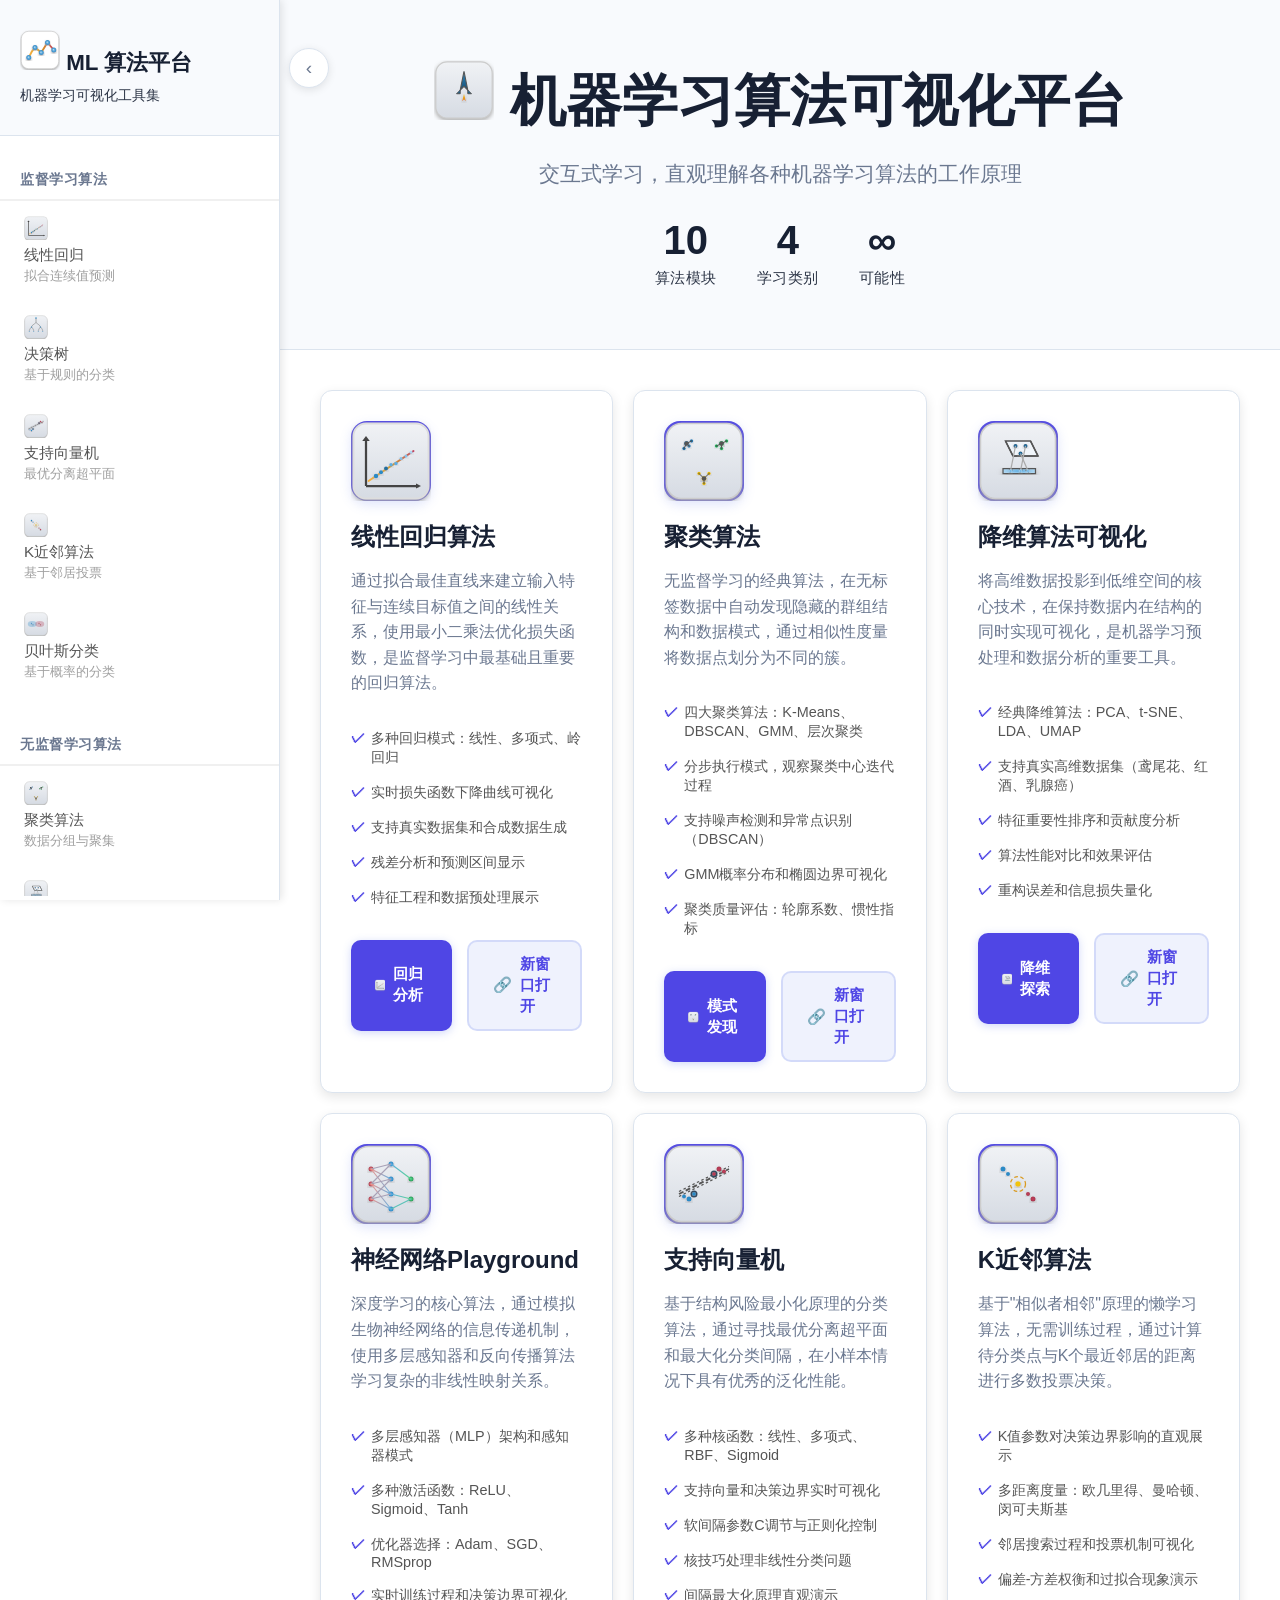
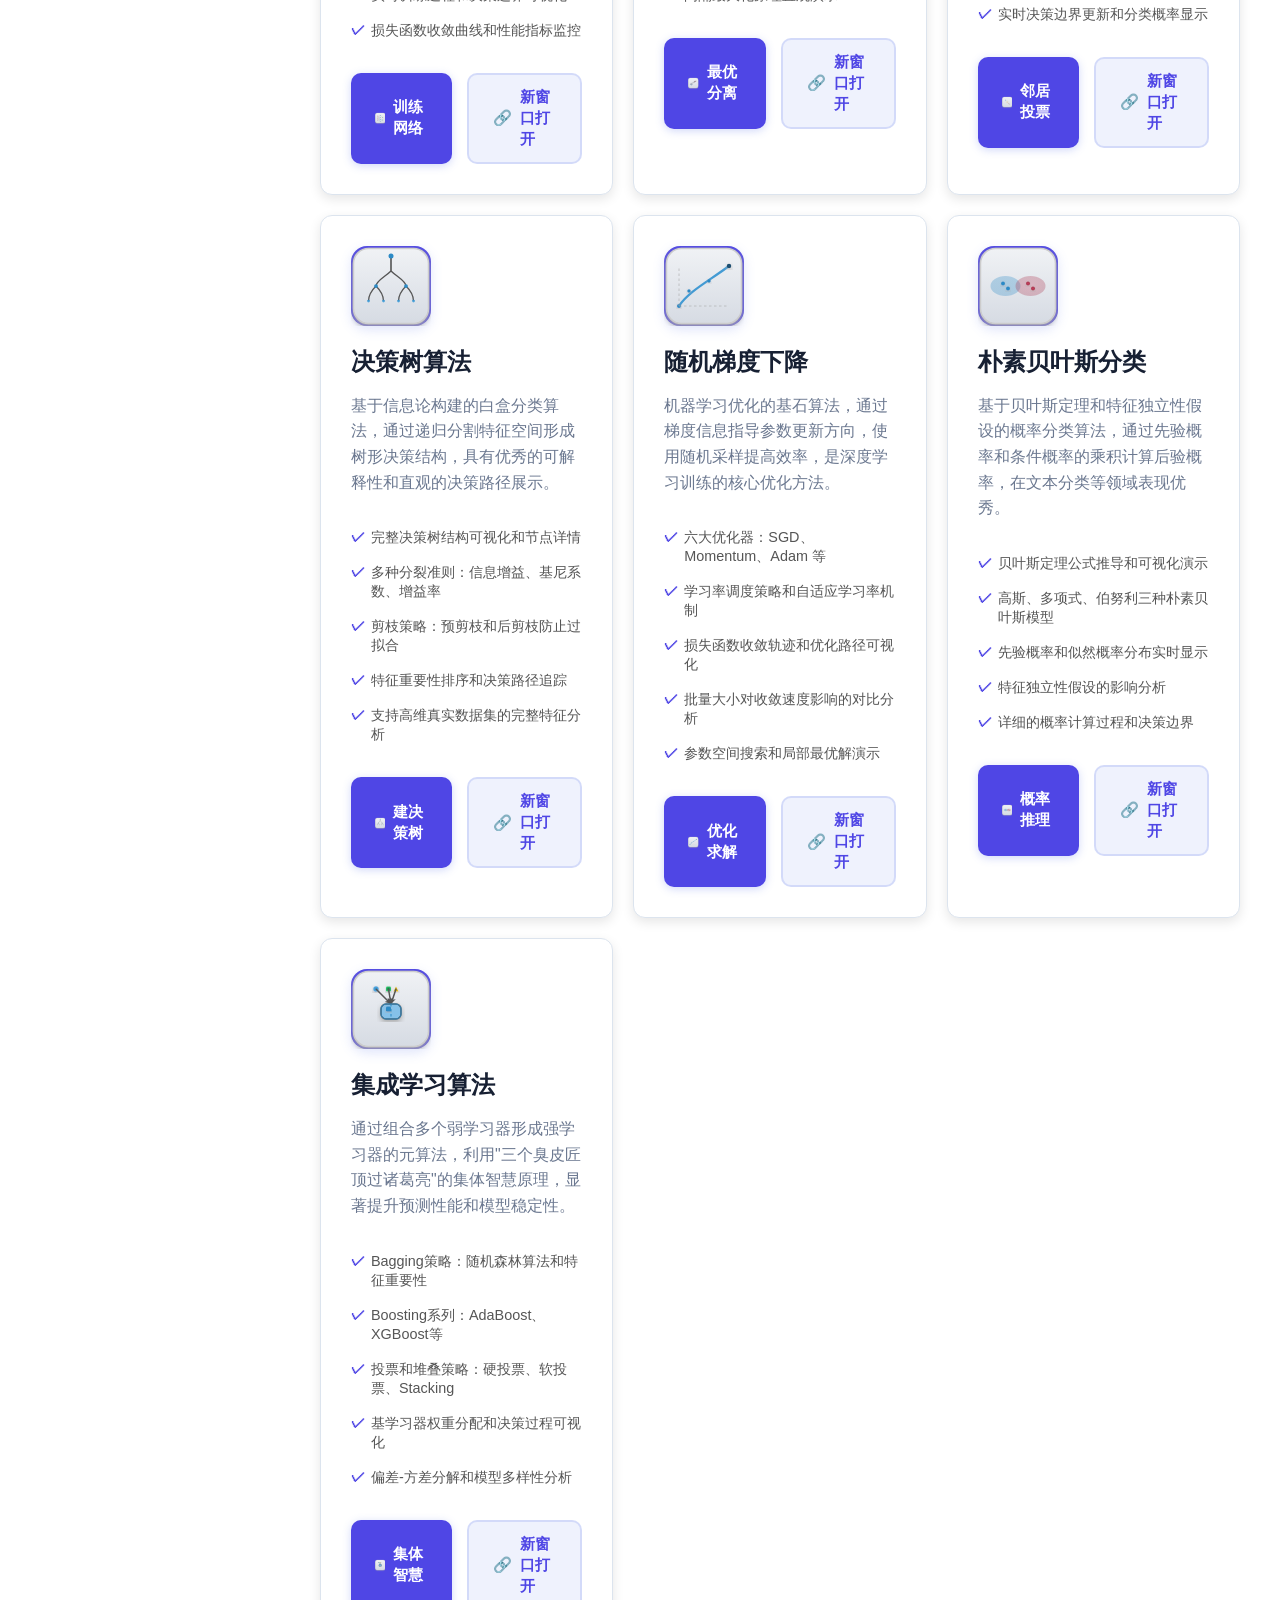
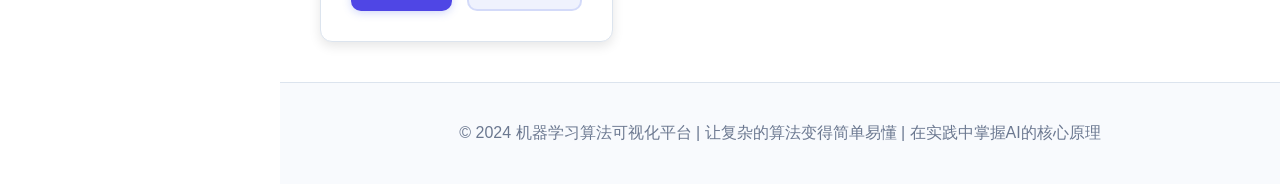
==== commit c6b30c0a: "feat: redesign frontend for v0.2.0" ====
--- a/frontend/templates/index.html
+++ b/frontend/templates/index.html
@@ -15,7 +15,7 @@
             font-family: 'Segoe UI', 'Microsoft YaHei', Arial, sans-serif;
             background: #ffffff;
             min-height: 100vh;
-            color: #333;
+            color: #172033;
             overflow-x: hidden;
         }
 
@@ -29,7 +29,7 @@
             box-shadow: 2px 0 8px rgba(0, 0, 0, 0.1);
             z-index: 1000;
             transition: width 0.4s ease;
-            border-right: 1px solid #e0e0e0;
+            border-right: 1px solid #DCE4EE;
         }
 
         .sidebar.collapsed {
@@ -38,10 +38,10 @@
 
         .sidebar-header {
             padding: 30px 20px;
-            background: #f8f9fa;
-            color: #333;
+            background: #F8FAFD;
+            color: #172033;
             position: relative;
-            border-bottom: 1px solid #e0e0e0;
+            border-bottom: 1px solid #DCE4EE;
         }
 
         .sidebar-title {
@@ -64,7 +64,7 @@
             width: 40px;
             height: 40px;
             background: #ffffff;
-            border: 1px solid #e0e0e0;
+            border: 1px solid #DCE4EE;
             border-radius: 50%;
             cursor: pointer;
             display: flex;
@@ -74,7 +74,7 @@
             transition: all 0.3s ease;
             box-shadow: 0 2px 8px rgba(0, 0, 0, 0.1);
             z-index: 1001;
-            color: #666;
+            color: #6B7890;
         }
         
         .sidebar.collapsed .toggle-btn {
@@ -84,7 +84,7 @@
         }
 
         .toggle-btn:hover {
-            background: #f8f9fa;
+            background: #F8FAFD;
             transform: translateY(-50%) scale(1.05);
         }
         
@@ -111,7 +111,7 @@
             padding: 15px 20px 10px;
             font-size: 0.85rem;
             font-weight: 600;
-            color: #666;
+            color: #6B7890;
             text-transform: uppercase;
             letter-spacing: 0.5px;
             border-bottom: 2px solid #f0f0f0;
@@ -128,15 +128,15 @@
         }
 
         .nav-item:hover {
-            background: #f8f9fa;
-            color: #667eea;
-            border-left-color: #667eea;
+            background: #F8FAFD;
+            color: #4F46E5;
+            border-left-color: #4F46E5;
         }
 
         .nav-item.active {
             background: #f0f4ff;
-            color: #667eea;
-            border-left-color: #667eea;
+            color: #4F46E5;
+            border-left-color: #4F46E5;
             font-weight: 600;
         }
 
@@ -246,20 +246,20 @@
         .header {
             text-align: center;
             padding: 60px 40px;
-            background: #f8f9fa;
-            border-bottom: 1px solid #e0e0e0;
+            background: #F8FAFD;
+            border-bottom: 1px solid #DCE4EE;
         }
 
         .header h1 {
             font-size: 3.5rem;
             font-weight: 800;
-            color: #333;
+            color: #172033;
             margin-bottom: 20px;
         }
 
         .header p {
             font-size: 1.3rem;
-            color: #666;
+            color: #6B7890;
             margin-bottom: 30px;
             font-weight: 300;
         }
@@ -273,7 +273,7 @@
 
         .stat-item {
             text-align: center;
-            color: #333;
+            color: #172033;
         }
 
         .stat-number {
@@ -307,7 +307,7 @@
             border-radius: 12px;
             padding: 30px;
             box-shadow: 0 4px 12px rgba(0, 0, 0, 0.1);
-            border: 1px solid #e0e0e0;
+            border: 1px solid #DCE4EE;
             transition: all 0.3s ease;
             position: relative;
         }
@@ -315,13 +315,13 @@
         .algorithm-card:hover {
             transform: translateY(-4px);
             box-shadow: 0 8px 24px rgba(0, 0, 0, 0.15);
-            border-color: #667eea;
+            border-color: #4F46E5;
         }
 
         .card-icon {
             width: 80px;
             height: 80px;
-            background: #667eea;
+            background: #4F46E5;
             border-radius: 16px;
             display: flex;
             align-items: center;
@@ -334,12 +334,12 @@
         .card-title {
             font-size: 1.5rem;
             font-weight: 700;
-            color: #333;
+            color: #172033;
             margin-bottom: 15px;
         }
 
         .card-description {
-            color: #666;
+            color: #6B7890;
             font-size: 1rem;
             line-height: 1.6;
             margin-bottom: 25px;
@@ -362,7 +362,7 @@
             content: '✓';
             position: absolute;
             left: 0;
-            color: #667eea;
+            color: #4F46E5;
             font-weight: bold;
         }
 
@@ -386,20 +386,20 @@
         }
 
         .btn-primary {
-            background: #667eea;
+            background: #4F46E5;
             color: white;
             box-shadow: 0 2px 8px rgba(102, 126, 234, 0.3);
         }
 
         .btn-primary:hover {
-            background: #5a6fd8;
+            background: #4338CA;
             transform: translateY(-2px);
             box-shadow: 0 4px 12px rgba(102, 126, 234, 0.4);
         }
 
         .btn-secondary {
             background: rgba(102, 126, 234, 0.1);
-            color: #667eea;
+            color: #4F46E5;
             border: 2px solid rgba(102, 126, 234, 0.2);
         }
 
@@ -461,9 +461,9 @@
         .footer {
             text-align: center;
             padding: 40px;
-            background: #f8f9fa;
-            color: #666;
-            border-top: 1px solid #e0e0e0;
+            background: #F8FAFD;
+            color: #6B7890;
+            border-top: 1px solid #DCE4EE;
         }
 
         @media (max-width: 1600px) {
@@ -533,7 +533,7 @@
                 z-index: 1001;
                 width: 50px;
                 height: 50px;
-                background: #667eea;
+                background: #4F46E5;
                 border: none;
                 border-radius: 50%;
                 color: white;
@@ -544,7 +544,7 @@
             }
 
             .mobile-menu-btn:hover {
-                background: #5a6fd8;
+                background: #4338CA;
                 transform: scale(1.05);
             }
         }
@@ -643,6 +643,9 @@
             height: 100%;
         }
     </style>
+    <link rel="stylesheet" href="/static/css/design-system.css">
+    <script defer src="/static/js/visualization-theme.js"></script>
+    <script defer src="/static/js/ui-shell.js"></script>
 </head>
 <body>
     <!-- 移动端菜单按钮 -->
@@ -658,12 +661,12 @@
                   </filter>
                   <linearGradient id="lineGrad" x1="0" y1="0" x2="1" y2="0">
                     <stop offset="0%" stop-color="#F5B041"/>
-                    <stop offset="50%" stop-color="#F39C12"/>
-                    <stop offset="100%" stop-color="#E74C3C"/>
+                    <stop offset="50%" stop-color="#D99A20"/>
+                    <stop offset="100%" stop-color="#C2415D"/>
                   </linearGradient>
                   <radialGradient id="nodeGrad" cx="50%" cy="50%" r="50%">
                     <stop offset="0%" stop-color="#85C1E9"/>
-                    <stop offset="100%" stop-color="#2E86C1"/>
+                    <stop offset="100%" stop-color="#2B8AC6"/>
                   </radialGradient>
                   <radialGradient id="nodeHighlight" cx="30%" cy="30%" r="50%">
                     <stop offset="0%" stop-color="white" stop-opacity="0.6"/>
@@ -721,9 +724,9 @@
                             <path d="M20,44 Q20.5,43 21,42" stroke="url(#residualGrad)" stroke-width="0.8" fill="none"/>
                             <path d="M28,38 Q28.5,37.2 29,36.5" stroke="url(#residualGrad)" stroke-width="0.8" fill="none"/>
                             <path d="M36,34 Q36.5,33 37,32.2" stroke="url(#residualGrad)" stroke-width="0.8" fill="none"/>
-                            <circle cx="20" cy="44" r="1.8" fill="#2E86C1" filter="url(#shadow)"/>
-                            <circle cx="24" cy="41" r="1.6" fill="#3498DB" filter="url(#shadow)"/>
-                            <circle cx="28" cy="38" r="1.6" fill="#2980B9" filter="url(#shadow)"/>
+                            <circle cx="20" cy="44" r="1.8" fill="#2B8AC6" filter="url(#shadow)"/>
+                            <circle cx="24" cy="41" r="1.6" fill="#2B8AC6" filter="url(#shadow)"/>
+                            <circle cx="28" cy="38" r="1.6" fill="#236F9F" filter="url(#shadow)"/>
                             <circle cx="32" cy="35" r="1.4" fill="#5DADE2" filter="url(#shadow)"/>
                             <circle cx="36" cy="34" r="1.4" fill="#5DADE2" filter="url(#shadow)"/>
                             <circle cx="40" cy="30" r="1.2" fill="#85C1E9" filter="url(#shadow)"/>
@@ -748,7 +751,7 @@
                                     <feDropShadow dx="0" dy="2" stdDeviation="2" flood-color="#aaa"/>
                                 </filter>
                                 <linearGradient id="leafGradientSmall" x1="0" y1="0" x2="0" y2="1">
-                                    <stop offset="0%" stop-color="#2E86C1"/>
+                                    <stop offset="0%" stop-color="#2B8AC6"/>
                                     <stop offset="100%" stop-color="#5DADE2"/>
                                 </linearGradient>
                             </defs>
@@ -760,9 +763,9 @@
                             <path d="M20 32 C24 36, 26 40, 26 44" stroke="#555" stroke-width="1" fill="none"/>
                             <path d="M44 32 C40 36, 38 40, 38 44" stroke="#555" stroke-width="1" fill="none"/>
                             <path d="M44 32 C48 36, 50 40, 50 44" stroke="#555" stroke-width="1" fill="none"/>
-                            <circle cx="32" cy="8" r="2" fill="#2E86C1"/>
-                            <circle cx="20" cy="32" r="1.5" fill="#2E86C1"/>
-                            <circle cx="44" cy="32" r="1.5" fill="#2E86C1"/>
+                            <circle cx="32" cy="8" r="2" fill="#2B8AC6"/>
+                            <circle cx="20" cy="32" r="1.5" fill="#2B8AC6"/>
+                            <circle cx="44" cy="32" r="1.5" fill="#2B8AC6"/>
                             <circle cx="14" cy="44" r="1.1" fill="url(#leafGradientSmall)"/>
                             <circle cx="26" cy="44" r="1.1" fill="url(#leafGradientSmall)"/>
                             <circle cx="38" cy="44" r="1.1" fill="url(#leafGradientSmall)"/>
@@ -786,12 +789,12 @@
                                     <feDropShadow dx="0" dy="2" stdDeviation="2" flood-color="#aaa"/>
                                 </filter>
                                 <radialGradient id="svGrad1" cx="50%" cy="50%" r="50%">
-                                    <stop offset="0%" stop-color="#3498DB"/>
-                                    <stop offset="100%" stop-color="#2E86C1"/>
+                                    <stop offset="0%" stop-color="#2B8AC6"/>
+                                    <stop offset="100%" stop-color="#2B8AC6"/>
                                 </radialGradient>
                                 <radialGradient id="svGrad2" cx="50%" cy="50%" r="50%">
-                                    <stop offset="0%" stop-color="#E74C3C"/>
-                                    <stop offset="100%" stop-color="#C0392B"/>
+                                    <stop offset="0%" stop-color="#C2415D"/>
+                                    <stop offset="100%" stop-color="#A9344D"/>
                                 </radialGradient>
                             </defs>
                             <rect x="2" y="2" width="60" height="60" rx="12" ry="12" fill="url(#bgGrad)" stroke="#CCC" stroke-width="1.2" filter="url(#shadow)"/>
@@ -825,12 +828,12 @@
                                     <feDropShadow dx="0" dy="2" stdDeviation="2" flood-color="#aaa"/>
                                 </filter>
                                 <radialGradient id="knnGrad1" cx="50%" cy="50%" r="50%">
-                                    <stop offset="0%" stop-color="#3498DB"/>
-                                    <stop offset="100%" stop-color="#2E86C1"/>
+                                    <stop offset="0%" stop-color="#2B8AC6"/>
+                                    <stop offset="100%" stop-color="#2B8AC6"/>
                                 </radialGradient>
                                 <radialGradient id="knnGrad2" cx="50%" cy="50%" r="50%">
-                                    <stop offset="0%" stop-color="#E74C3C"/>
-                                    <stop offset="100%" stop-color="#C0392B"/>
+                                    <stop offset="0%" stop-color="#C2415D"/>
+                                    <stop offset="100%" stop-color="#A9344D"/>
                                 </radialGradient>
                             </defs>
                             <rect x="2" y="2" width="60" height="60" rx="12" ry="12" fill="url(#bgGrad)" stroke="#CCC" stroke-width="1.2" filter="url(#shadow)"/>
@@ -839,7 +842,7 @@
                             <circle cx="44" cy="44" r="2" fill="url(#knnGrad2)" filter="url(#shadow)"/>
                             <circle cx="40" cy="40" r="1.6" fill="url(#knnGrad2)" filter="url(#shadow)"/>
                             <circle cx="32" cy="32" r="2.2" fill="#F1C40F" filter="url(#shadow)"/>
-                            <circle cx="32" cy="32" r="6" fill="none" stroke="#F39C12" stroke-width="1" stroke-dasharray="3,2"/>
+                            <circle cx="32" cy="32" r="6" fill="none" stroke="#D99A20" stroke-width="1" stroke-dasharray="3,2"/>
                         </svg>
                     </span>
                     <div>
@@ -859,12 +862,12 @@
                                     <feDropShadow dx="0" dy="2" stdDeviation="2" flood-color="#aaa"/>
                                 </filter>
                                 <radialGradient id="classGrad1" cx="50%" cy="50%" r="50%">
-                                    <stop offset="0%" stop-color="#3498DB"/>
-                                    <stop offset="100%" stop-color="#2E86C1"/>
+                                    <stop offset="0%" stop-color="#2B8AC6"/>
+                                    <stop offset="100%" stop-color="#2B8AC6"/>
                                 </radialGradient>
                                 <radialGradient id="classGrad2" cx="50%" cy="50%" r="50%">
-                                    <stop offset="0%" stop-color="#E74C3C"/>
-                                    <stop offset="100%" stop-color="#C0392B"/>
+                                    <stop offset="0%" stop-color="#C2415D"/>
+                                    <stop offset="100%" stop-color="#A9344D"/>
                                 </radialGradient>
                                 <linearGradient id="boundaryGrad" x1="0" y1="0" x2="1" y2="1">
                                     <stop offset="0%" stop-color="#555" stop-opacity="0.7"/>
@@ -903,7 +906,7 @@
                                 </filter>
                                 <radialGradient id="clusterGrad1" cx="50%" cy="50%" r="50%">
                                     <stop offset="0%" stop-color="#1B4F72"/>
-                                    <stop offset="100%" stop-color="#3498DB"/>
+                                    <stop offset="100%" stop-color="#2B8AC6"/>
                                 </radialGradient>
                                 <radialGradient id="clusterGrad2" cx="50%" cy="50%" r="50%">
                                     <stop offset="0%" stop-color="#196F3D"/>
@@ -958,7 +961,7 @@
                                     <feDropShadow dx="0" dy="2" stdDeviation="2" flood-color="#aaa"/>
                                 </filter>
                                 <radialGradient id="highGrad" cx="50%" cy="50%" r="50%">
-                                    <stop offset="0%" stop-color="#2E86C1"/>
+                                    <stop offset="0%" stop-color="#2B8AC6"/>
                                     <stop offset="100%" stop-color="#1B4F72"/>
                                 </radialGradient>
                                 <radialGradient id="projGrad" cx="50%" cy="50%" r="50%">
@@ -1008,11 +1011,11 @@
                                 </filter>
                                 <radialGradient id="inputGrad" cx="50%" cy="50%" r="50%">
                                     <stop offset="0%" stop-color="#F1948A"/>
-                                    <stop offset="100%" stop-color="#C0392B"/>
+                                    <stop offset="100%" stop-color="#A9344D"/>
                                 </radialGradient>
                                 <radialGradient id="hiddenGrad" cx="50%" cy="50%" r="50%">
                                     <stop offset="0%" stop-color="#5DADE2"/>
-                                    <stop offset="100%" stop-color="#2E86C1"/>
+                                    <stop offset="100%" stop-color="#2B8AC6"/>
                                 </radialGradient>
                                 <radialGradient id="outputGrad" cx="50%" cy="50%" r="50%">
                                     <stop offset="0%" stop-color="#58D68D"/>
@@ -1074,15 +1077,15 @@
                                     <feDropShadow dx="0" dy="2" stdDeviation="2" flood-color="#aaa"/>
                                 </filter>
                                 <linearGradient id="curveGrad" x1="0" y1="0" x2="1" y2="1">
-                                    <stop offset="0%" stop-color="#2E86C1"/>
+                                    <stop offset="0%" stop-color="#2B8AC6"/>
                                     <stop offset="100%" stop-color="#5DADE2"/>
                                 </linearGradient>
                             </defs>
                             <rect x="2" y="2" width="60" height="60" rx="12" ry="12" fill="url(#bgGrad)" stroke="#CCC" stroke-width="1.2" filter="url(#shadow)"/>
                             <path d="M12 48 C20 36, 36 28, 52 16" stroke="url(#curveGrad)" stroke-width="1.8" fill="none" stroke-linecap="round" stroke-linejoin="round"/>
-                            <circle cx="12" cy="48" r="1.6" fill="#2E86C1" filter="url(#shadow)"/>
-                            <circle cx="20" cy="36" r="1.4" fill="#3498DB" filter="url(#shadow)"/>
-                            <circle cx="36" cy="28" r="1.4" fill="#3498DB" filter="url(#shadow)"/>
+                            <circle cx="12" cy="48" r="1.6" fill="#2B8AC6" filter="url(#shadow)"/>
+                            <circle cx="20" cy="36" r="1.4" fill="#2B8AC6" filter="url(#shadow)"/>
+                            <circle cx="36" cy="28" r="1.4" fill="#2B8AC6" filter="url(#shadow)"/>
                             <circle cx="52" cy="16" r="1.8" fill="#1B4F72" filter="url(#shadow)"/>
                             <line x1="12" y1="48" x2="12" y2="16" stroke="#AAA" stroke-width="0.5" stroke-dasharray="2,2"/>
                             <line x1="12" y1="48" x2="52" y2="48" stroke="#AAA" stroke-width="0.5" stroke-dasharray="2,2"/>
@@ -1109,7 +1112,7 @@
                                     <feDropShadow dx="0" dy="2" stdDeviation="2" flood-color="#aaa"/>
                                 </filter>
                                 <radialGradient id="modelGrad1" cx="50%" cy="50%" r="50%">
-                                    <stop offset="0%" stop-color="#2E86C1"/>
+                                    <stop offset="0%" stop-color="#2B8AC6"/>
                                     <stop offset="100%" stop-color="#5DADE2"/>
                                 </radialGradient>
                                 <radialGradient id="modelGrad2" cx="50%" cy="50%" r="50%">
@@ -1129,12 +1132,12 @@
                             <rect x="28" y="14" width="4" height="4" rx="1" ry="1" fill="url(#modelGrad2)" filter="url(#shadow)"/>
                             <polygon points="36,14 38,18 34,18" fill="url(#modelGrad3)" filter="url(#shadow)"/>
                             <rect x="24" y="28" width="16" height="12" rx="4" ry="4" fill="#85C1E9" stroke="#555" stroke-width="1.2" filter="url(#shadow)"/>
-                            <rect x="28" y="30" width="4" height="4" rx="1" ry="1" fill="#2E86C1" filter="url(#shadow)"/>
+                            <rect x="28" y="30" width="4" height="4" rx="1" ry="1" fill="#2B8AC6" filter="url(#shadow)"/>
                             <line x1="20" y1="16" x2="32" y2="28" stroke="#555" stroke-width="1.2" marker-end="url(#arrow)"/>
                             <line x1="30" y1="16" x2="32" y2="28" stroke="#555" stroke-width="1.2" marker-end="url(#arrow)"/>
                             <line x1="36" y1="16" x2="32" y2="28" stroke="#555" stroke-width="1.2" marker-end="url(#arrow)"/>
-                            <rect x="24" y="28" width="16" height="12" rx="4" ry="4" fill="none" stroke="#3498DB" stroke-width="0.8"/>
-                            <line x1="32" y1="28" x2="32" y2="40" stroke="#3498DB" stroke-width="0.8" stroke-dasharray="2,2"/>
+                            <rect x="24" y="28" width="16" height="12" rx="4" ry="4" fill="none" stroke="#2B8AC6" stroke-width="0.8"/>
+                            <line x1="32" y1="28" x2="32" y2="40" stroke="#2B8AC6" stroke-width="0.8" stroke-dasharray="2,2"/>
                         </svg>
                     </span>
                     <div>
@@ -1159,7 +1162,7 @@
                     <feDropShadow dx="0" dy="2" stdDeviation="2" flood-color="#aaa"/>
                   </filter>
                   <linearGradient id="rocketGrad" x1="0" y1="0" x2="0" y2="1">
-                    <stop offset="0%" stop-color="#3498DB"/>
+                    <stop offset="0%" stop-color="#2B8AC6"/>
                     <stop offset="100%" stop-color="#1B4F72"/>
                   </linearGradient>
                   <linearGradient id="flameGrad" x1="0" y1="0" x2="0" y2="1">
@@ -1221,9 +1224,9 @@
                             <path d="M20,44 Q20.5,43 21,42" stroke="url(#residualGrad)" stroke-width="0.8" fill="none"/>
                             <path d="M28,38 Q28.5,37.2 29,36.5" stroke="url(#residualGrad)" stroke-width="0.8" fill="none"/>
                             <path d="M36,34 Q36.5,33 37,32.2" stroke="url(#residualGrad)" stroke-width="0.8" fill="none"/>
-                            <circle cx="20" cy="44" r="1.8" fill="#2E86C1" filter="url(#shadow)"/>
-                            <circle cx="24" cy="41" r="1.6" fill="#3498DB" filter="url(#shadow)"/>
-                            <circle cx="28" cy="38" r="1.6" fill="#2980B9" filter="url(#shadow)"/>
+                            <circle cx="20" cy="44" r="1.8" fill="#2B8AC6" filter="url(#shadow)"/>
+                            <circle cx="24" cy="41" r="1.6" fill="#2B8AC6" filter="url(#shadow)"/>
+                            <circle cx="28" cy="38" r="1.6" fill="#236F9F" filter="url(#shadow)"/>
                             <circle cx="32" cy="35" r="1.4" fill="#5DADE2" filter="url(#shadow)"/>
                             <circle cx="36" cy="34" r="1.4" fill="#5DADE2" filter="url(#shadow)"/>
                             <circle cx="40" cy="30" r="1.2" fill="#85C1E9" filter="url(#shadow)"/>
@@ -1269,9 +1272,9 @@
                                 <path d="M20,44 Q20.5,43 21,42" stroke="url(#residualGrad)" stroke-width="0.8" fill="none"/>
                                 <path d="M28,38 Q28.5,37.2 29,36.5" stroke="url(#residualGrad)" stroke-width="0.8" fill="none"/>
                                 <path d="M36,34 Q36.5,33 37,32.2" stroke="url(#residualGrad)" stroke-width="0.8" fill="none"/>
-                                <circle cx="20" cy="44" r="1.8" fill="#2E86C1" filter="url(#shadow)"/>
-                                <circle cx="24" cy="41" r="1.6" fill="#3498DB" filter="url(#shadow)"/>
-                                <circle cx="28" cy="38" r="1.6" fill="#2980B9" filter="url(#shadow)"/>
+                                <circle cx="20" cy="44" r="1.8" fill="#2B8AC6" filter="url(#shadow)"/>
+                                <circle cx="24" cy="41" r="1.6" fill="#2B8AC6" filter="url(#shadow)"/>
+                                <circle cx="28" cy="38" r="1.6" fill="#236F9F" filter="url(#shadow)"/>
                                 <circle cx="32" cy="35" r="1.4" fill="#5DADE2" filter="url(#shadow)"/>
                                 <circle cx="36" cy="34" r="1.4" fill="#5DADE2" filter="url(#shadow)"/>
                                 <circle cx="40" cy="30" r="1.2" fill="#85C1E9" filter="url(#shadow)"/>
@@ -1299,7 +1302,7 @@
                                 </filter>
                                 <radialGradient id="clusterGrad1" cx="50%" cy="50%" r="50%">
                                     <stop offset="0%" stop-color="#1B4F72"/>
-                                    <stop offset="100%" stop-color="#3498DB"/>
+                                    <stop offset="100%" stop-color="#2B8AC6"/>
                                 </radialGradient>
                                 <radialGradient id="clusterGrad2" cx="50%" cy="50%" r="50%">
                                     <stop offset="0%" stop-color="#196F3D"/>
@@ -1359,7 +1362,7 @@
                                     </filter>
                                     <radialGradient id="clusterGrad1" cx="50%" cy="50%" r="50%">
                                         <stop offset="0%" stop-color="#1B4F72"/>
-                                        <stop offset="100%" stop-color="#3498DB"/>
+                                        <stop offset="100%" stop-color="#2B8AC6"/>
                                     </radialGradient>
                                     <radialGradient id="clusterGrad2" cx="50%" cy="50%" r="50%">
                                         <stop offset="0%" stop-color="#196F3D"/>
@@ -1416,7 +1419,7 @@
                                     <feDropShadow dx="0" dy="2" stdDeviation="2" flood-color="#aaa"/>
                                 </filter>
                                 <radialGradient id="highGrad" cx="50%" cy="50%" r="50%">
-                                    <stop offset="0%" stop-color="#2E86C1"/>
+                                    <stop offset="0%" stop-color="#2B8AC6"/>
                                     <stop offset="100%" stop-color="#1B4F72"/>
                                 </radialGradient>
                                 <radialGradient id="projGrad" cx="50%" cy="50%" r="50%">
@@ -1465,7 +1468,7 @@
                                         <feDropShadow dx="0" dy="2" stdDeviation="2" flood-color="#aaa"/>
                                     </filter>
                                     <radialGradient id="highGrad" cx="50%" cy="50%" r="50%">
-                                        <stop offset="0%" stop-color="#2E86C1"/>
+                                        <stop offset="0%" stop-color="#2B8AC6"/>
                                         <stop offset="100%" stop-color="#1B4F72"/>
                                     </radialGradient>
                                     <radialGradient id="projGrad" cx="50%" cy="50%" r="50%">
@@ -1513,11 +1516,11 @@
                                 </filter>
                                 <radialGradient id="inputGrad" cx="50%" cy="50%" r="50%">
                                     <stop offset="0%" stop-color="#F1948A"/>
-                                    <stop offset="100%" stop-color="#C0392B"/>
+                                    <stop offset="100%" stop-color="#A9344D"/>
                                 </radialGradient>
                                 <radialGradient id="hiddenGrad" cx="50%" cy="50%" r="50%">
                                     <stop offset="0%" stop-color="#5DADE2"/>
-                                    <stop offset="100%" stop-color="#2E86C1"/>
+                                    <stop offset="100%" stop-color="#2B8AC6"/>
                                 </radialGradient>
                                 <radialGradient id="outputGrad" cx="50%" cy="50%" r="50%">
                                     <stop offset="0%" stop-color="#58D68D"/>
@@ -1580,11 +1583,11 @@
                                     </filter>
                                     <radialGradient id="inputGrad" cx="50%" cy="50%" r="50%">
                                         <stop offset="0%" stop-color="#F1948A"/>
-                                        <stop offset="100%" stop-color="#C0392B"/>
+                                        <stop offset="100%" stop-color="#A9344D"/>
                                     </radialGradient>
                                     <radialGradient id="hiddenGrad" cx="50%" cy="50%" r="50%">
                                         <stop offset="0%" stop-color="#5DADE2"/>
-                                        <stop offset="100%" stop-color="#2E86C1"/>
+                                        <stop offset="100%" stop-color="#2B8AC6"/>
                                     </radialGradient>
                                     <radialGradient id="outputGrad" cx="50%" cy="50%" r="50%">
                                         <stop offset="0%" stop-color="#58D68D"/>
@@ -1644,12 +1647,12 @@
                                     <feDropShadow dx="0" dy="2" stdDeviation="2" flood-color="#aaa"/>
                                 </filter>
                                 <radialGradient id="svGrad1" cx="50%" cy="50%" r="50%">
-                                    <stop offset="0%" stop-color="#3498DB"/>
-                                    <stop offset="100%" stop-color="#2E86C1"/>
+                                    <stop offset="0%" stop-color="#2B8AC6"/>
+                                    <stop offset="100%" stop-color="#2B8AC6"/>
                                 </radialGradient>
                                 <radialGradient id="svGrad2" cx="50%" cy="50%" r="50%">
-                                    <stop offset="0%" stop-color="#E74C3C"/>
-                                    <stop offset="100%" stop-color="#C0392B"/>
+                                    <stop offset="0%" stop-color="#C2415D"/>
+                                    <stop offset="100%" stop-color="#A9344D"/>
                                 </radialGradient>
                             </defs>
                             <rect x="2" y="2" width="60" height="60" rx="12" ry="12" fill="url(#bgGrad)" stroke="#CCC" stroke-width="1.2" filter="url(#shadow)"/>
@@ -1687,12 +1690,12 @@
                                         <feDropShadow dx="0" dy="2" stdDeviation="2" flood-color="#aaa"/>
                                     </filter>
                                     <radialGradient id="svGrad1" cx="50%" cy="50%" r="50%">
-                                        <stop offset="0%" stop-color="#3498DB"/>
-                                        <stop offset="100%" stop-color="#2E86C1"/>
+                                        <stop offset="0%" stop-color="#2B8AC6"/>
+                                        <stop offset="100%" stop-color="#2B8AC6"/>
                                     </radialGradient>
                                     <radialGradient id="svGrad2" cx="50%" cy="50%" r="50%">
-                                        <stop offset="0%" stop-color="#E74C3C"/>
-                                        <stop offset="100%" stop-color="#C0392B"/>
+                                        <stop offset="0%" stop-color="#C2415D"/>
+                                        <stop offset="100%" stop-color="#A9344D"/>
                                     </radialGradient>
                                 </defs>
                                 <rect x="2" y="2" width="60" height="60" rx="12" ry="12" fill="url(#bgGrad)" stroke="#CCC" stroke-width="1.2" filter="url(#shadow)"/>
@@ -1728,12 +1731,12 @@
                                     <feDropShadow dx="0" dy="2" stdDeviation="2" flood-color="#aaa"/>
                                 </filter>
                                 <radialGradient id="knnGrad1" cx="50%" cy="50%" r="50%">
-                                    <stop offset="0%" stop-color="#3498DB"/>
-                                    <stop offset="100%" stop-color="#2E86C1"/>
+                                    <stop offset="0%" stop-color="#2B8AC6"/>
+                                    <stop offset="100%" stop-color="#2B8AC6"/>
                                 </radialGradient>
                                 <radialGradient id="knnGrad2" cx="50%" cy="50%" r="50%">
-                                    <stop offset="0%" stop-color="#E74C3C"/>
-                                    <stop offset="100%" stop-color="#C0392B"/>
+                                    <stop offset="0%" stop-color="#C2415D"/>
+                                    <stop offset="100%" stop-color="#A9344D"/>
                                 </radialGradient>
                             </defs>
                             <rect x="2" y="2" width="60" height="60" rx="12" ry="12" fill="url(#bgGrad)" stroke="#CCC" stroke-width="1.2" filter="url(#shadow)"/>
@@ -1742,7 +1745,7 @@
                             <circle cx="44" cy="44" r="2" fill="url(#knnGrad2)" filter="url(#shadow)"/>
                             <circle cx="40" cy="40" r="1.6" fill="url(#knnGrad2)" filter="url(#shadow)"/>
                             <circle cx="32" cy="32" r="2.2" fill="#F1C40F" filter="url(#shadow)"/>
-                            <circle cx="32" cy="32" r="6" fill="none" stroke="#F39C12" stroke-width="1" stroke-dasharray="3,2"/>
+                            <circle cx="32" cy="32" r="6" fill="none" stroke="#D99A20" stroke-width="1" stroke-dasharray="3,2"/>
                         </svg>
                     </div>
                     <h3 class="card-title">K近邻算法</h3>
@@ -1766,12 +1769,12 @@
                                         <feDropShadow dx="0" dy="2" stdDeviation="2" flood-color="#aaa"/>
                                     </filter>
                                     <radialGradient id="knnGrad1" cx="50%" cy="50%" r="50%">
-                                        <stop offset="0%" stop-color="#3498DB"/>
-                                        <stop offset="100%" stop-color="#2E86C1"/>
+                                        <stop offset="0%" stop-color="#2B8AC6"/>
+                                        <stop offset="100%" stop-color="#2B8AC6"/>
                                     </radialGradient>
                                     <radialGradient id="knnGrad2" cx="50%" cy="50%" r="50%">
-                                        <stop offset="0%" stop-color="#E74C3C"/>
-                                        <stop offset="100%" stop-color="#C0392B"/>
+                                        <stop offset="0%" stop-color="#C2415D"/>
+                                        <stop offset="100%" stop-color="#A9344D"/>
                                     </radialGradient>
                                 </defs>
                                 <rect x="2" y="2" width="60" height="60" rx="12" ry="12" fill="url(#bgGrad)" stroke="#CCC" stroke-width="1.2" filter="url(#shadow)"/>
@@ -1780,7 +1783,7 @@
                                 <circle cx="44" cy="44" r="2" fill="url(#knnGrad2)" filter="url(#shadow)"/>
                                 <circle cx="40" cy="40" r="1.6" fill="url(#knnGrad2)" filter="url(#shadow)"/>
                                 <circle cx="32" cy="32" r="2.2" fill="#F1C40F" filter="url(#shadow)"/>
-                                <circle cx="32" cy="32" r="6" fill="none" stroke="#F39C12" stroke-width="1" stroke-dasharray="3,2"/>
+                                <circle cx="32" cy="32" r="6" fill="none" stroke="#D99A20" stroke-width="1" stroke-dasharray="3,2"/>
                             </svg> 邻居投票
                         </a>
                         <a href="html/knn.html" class="btn btn-secondary" target="_blank">
@@ -1802,7 +1805,7 @@
                                     <feDropShadow dx="0" dy="2" stdDeviation="2" flood-color="#aaa"/>
                                 </filter>
                                 <linearGradient id="leafGradientSmall" x1="0" y1="0" x2="0" y2="1">
-                                    <stop offset="0%" stop-color="#2E86C1"/>
+                                    <stop offset="0%" stop-color="#2B8AC6"/>
                                     <stop offset="100%" stop-color="#5DADE2"/>
                                 </linearGradient>
                             </defs>
@@ -1814,9 +1817,9 @@
                             <path d="M20 32 C24 36, 26 40, 26 44" stroke="#555" stroke-width="1" fill="none"/>
                             <path d="M44 32 C40 36, 38 40, 38 44" stroke="#555" stroke-width="1" fill="none"/>
                             <path d="M44 32 C48 36, 50 40, 50 44" stroke="#555" stroke-width="1" fill="none"/>
-                            <circle cx="32" cy="8" r="2" fill="#2E86C1"/>
-                            <circle cx="20" cy="32" r="1.5" fill="#2E86C1"/>
-                            <circle cx="44" cy="32" r="1.5" fill="#2E86C1"/>
+                            <circle cx="32" cy="8" r="2" fill="#2B8AC6"/>
+                            <circle cx="20" cy="32" r="1.5" fill="#2B8AC6"/>
+                            <circle cx="44" cy="32" r="1.5" fill="#2B8AC6"/>
                             <circle cx="14" cy="44" r="1.1" fill="url(#leafGradientSmall)"/>
                             <circle cx="26" cy="44" r="1.1" fill="url(#leafGradientSmall)"/>
                             <circle cx="38" cy="44" r="1.1" fill="url(#leafGradientSmall)"/>
@@ -1844,7 +1847,7 @@
                                         <feDropShadow dx="0" dy="2" stdDeviation="2" flood-color="#aaa"/>
                                     </filter>
                                     <linearGradient id="leafGradientSmall" x1="0" y1="0" x2="0" y2="1">
-                                        <stop offset="0%" stop-color="#2E86C1"/>
+                                        <stop offset="0%" stop-color="#2B8AC6"/>
                                         <stop offset="100%" stop-color="#5DADE2"/>
                                     </linearGradient>
                                 </defs>
@@ -1856,9 +1859,9 @@
                                 <path d="M20 32 C24 36, 26 40, 26 44" stroke="#555" stroke-width="1" fill="none"/>
                                 <path d="M44 32 C40 36, 38 40, 38 44" stroke="#555" stroke-width="1" fill="none"/>
                                 <path d="M44 32 C48 36, 50 40, 50 44" stroke="#555" stroke-width="1" fill="none"/>
-                                <circle cx="32" cy="8" r="2" fill="#2E86C1"/>
-                                <circle cx="20" cy="32" r="1.5" fill="#2E86C1"/>
-                                <circle cx="44" cy="32" r="1.5" fill="#2E86C1"/>
+                                <circle cx="32" cy="8" r="2" fill="#2B8AC6"/>
+                                <circle cx="20" cy="32" r="1.5" fill="#2B8AC6"/>
+                                <circle cx="44" cy="32" r="1.5" fill="#2B8AC6"/>
                                 <circle cx="14" cy="44" r="1.1" fill="url(#leafGradientSmall)"/>
                                 <circle cx="26" cy="44" r="1.1" fill="url(#leafGradientSmall)"/>
                                 <circle cx="38" cy="44" r="1.1" fill="url(#leafGradientSmall)"/>
@@ -1885,15 +1888,15 @@
                                     <feDropShadow dx="0" dy="2" stdDeviation="2" flood-color="#aaa"/>
                                 </filter>
                                 <linearGradient id="curveGrad" x1="0" y1="0" x2="1" y2="1">
-                                    <stop offset="0%" stop-color="#2E86C1"/>
+                                    <stop offset="0%" stop-color="#2B8AC6"/>
                                     <stop offset="100%" stop-color="#5DADE2"/>
                                 </linearGradient>
                             </defs>
                             <rect x="2" y="2" width="60" height="60" rx="12" ry="12" fill="url(#bgGrad)" stroke="#CCC" stroke-width="1.2" filter="url(#shadow)"/>
                             <path d="M12 48 C20 36, 36 28, 52 16" stroke="url(#curveGrad)" stroke-width="1.8" fill="none" stroke-linecap="round" stroke-linejoin="round"/>
-                            <circle cx="12" cy="48" r="1.6" fill="#2E86C1" filter="url(#shadow)"/>
-                            <circle cx="20" cy="36" r="1.4" fill="#3498DB" filter="url(#shadow)"/>
-                            <circle cx="36" cy="28" r="1.4" fill="#3498DB" filter="url(#shadow)"/>
+                            <circle cx="12" cy="48" r="1.6" fill="#2B8AC6" filter="url(#shadow)"/>
+                            <circle cx="20" cy="36" r="1.4" fill="#2B8AC6" filter="url(#shadow)"/>
+                            <circle cx="36" cy="28" r="1.4" fill="#2B8AC6" filter="url(#shadow)"/>
                             <circle cx="52" cy="16" r="1.8" fill="#1B4F72" filter="url(#shadow)"/>
                             <line x1="12" y1="48" x2="12" y2="16" stroke="#AAA" stroke-width="0.5" stroke-dasharray="2,2"/>
                             <line x1="12" y1="48" x2="52" y2="48" stroke="#AAA" stroke-width="0.5" stroke-dasharray="2,2"/>
@@ -1920,15 +1923,15 @@
                                         <feDropShadow dx="0" dy="2" stdDeviation="2" flood-color="#aaa"/>
                                     </filter>
                                     <linearGradient id="curveGrad" x1="0" y1="0" x2="1" y2="1">
-                                        <stop offset="0%" stop-color="#2E86C1"/>
+                                        <stop offset="0%" stop-color="#2B8AC6"/>
                                         <stop offset="100%" stop-color="#5DADE2"/>
                                     </linearGradient>
                                 </defs>
                                 <rect x="2" y="2" width="60" height="60" rx="12" ry="12" fill="url(#bgGrad)" stroke="#CCC" stroke-width="1.2" filter="url(#shadow)"/>
                                 <path d="M12 48 C20 36, 36 28, 52 16" stroke="url(#curveGrad)" stroke-width="1.8" fill="none" stroke-linecap="round" stroke-linejoin="round"/>
-                                <circle cx="12" cy="48" r="1.6" fill="#2E86C1" filter="url(#shadow)"/>
-                                <circle cx="20" cy="36" r="1.4" fill="#3498DB" filter="url(#shadow)"/>
-                                <circle cx="36" cy="28" r="1.4" fill="#3498DB" filter="url(#shadow)"/>
+                                <circle cx="12" cy="48" r="1.6" fill="#2B8AC6" filter="url(#shadow)"/>
+                                <circle cx="20" cy="36" r="1.4" fill="#2B8AC6" filter="url(#shadow)"/>
+                                <circle cx="36" cy="28" r="1.4" fill="#2B8AC6" filter="url(#shadow)"/>
                                 <circle cx="52" cy="16" r="1.8" fill="#1B4F72" filter="url(#shadow)"/>
                                 <line x1="12" y1="48" x2="12" y2="16" stroke="#AAA" stroke-width="0.5" stroke-dasharray="2,2"/>
                                 <line x1="12" y1="48" x2="52" y2="48" stroke="#AAA" stroke-width="0.5" stroke-dasharray="2,2"/>
@@ -1953,12 +1956,12 @@
                                     <feDropShadow dx="0" dy="2" stdDeviation="2" flood-color="#aaa"/>
                                 </filter>
                                 <radialGradient id="classGrad1" cx="50%" cy="50%" r="50%">
-                                    <stop offset="0%" stop-color="#3498DB"/>
-                                    <stop offset="100%" stop-color="#2E86C1"/>
+                                    <stop offset="0%" stop-color="#2B8AC6"/>
+                                    <stop offset="100%" stop-color="#2B8AC6"/>
                                 </radialGradient>
                                 <radialGradient id="classGrad2" cx="50%" cy="50%" r="50%">
-                                    <stop offset="0%" stop-color="#E74C3C"/>
-                                    <stop offset="100%" stop-color="#C0392B"/>
+                                    <stop offset="0%" stop-color="#C2415D"/>
+                                    <stop offset="100%" stop-color="#A9344D"/>
                                 </radialGradient>
                                 <linearGradient id="boundaryGrad" x1="0" y1="0" x2="1" y2="1">
                                     <stop offset="0%" stop-color="#555" stop-opacity="0.7"/>
@@ -1996,12 +1999,12 @@
                                         <feDropShadow dx="0" dy="2" stdDeviation="2" flood-color="#aaa"/>
                                     </filter>
                                     <radialGradient id="classGrad1" cx="50%" cy="50%" r="50%">
-                                        <stop offset="0%" stop-color="#3498DB"/>
-                                        <stop offset="100%" stop-color="#2E86C1"/>
+                                        <stop offset="0%" stop-color="#2B8AC6"/>
+                                        <stop offset="100%" stop-color="#2B8AC6"/>
                                     </radialGradient>
                                     <radialGradient id="classGrad2" cx="50%" cy="50%" r="50%">
-                                        <stop offset="0%" stop-color="#E74C3C"/>
-                                        <stop offset="100%" stop-color="#C0392B"/>
+                                        <stop offset="0%" stop-color="#C2415D"/>
+                                        <stop offset="100%" stop-color="#A9344D"/>
                                     </radialGradient>
                                     <linearGradient id="boundaryGrad" x1="0" y1="0" x2="1" y2="1">
                                         <stop offset="0%" stop-color="#555" stop-opacity="0.7"/>
@@ -2037,7 +2040,7 @@
                                     <feDropShadow dx="0" dy="2" stdDeviation="2" flood-color="#aaa"/>
                                 </filter>
                                 <radialGradient id="modelGrad1" cx="50%" cy="50%" r="50%">
-                                    <stop offset="0%" stop-color="#2E86C1"/>
+                                    <stop offset="0%" stop-color="#2B8AC6"/>
                                     <stop offset="100%" stop-color="#5DADE2"/>
                                 </radialGradient>
                                 <radialGradient id="modelGrad2" cx="50%" cy="50%" r="50%">
@@ -2057,12 +2060,12 @@
                             <rect x="28" y="14" width="4" height="4" rx="1" ry="1" fill="url(#modelGrad2)" filter="url(#shadow)"/>
                             <polygon points="36,14 38,18 34,18" fill="url(#modelGrad3)" filter="url(#shadow)"/>
                             <rect x="24" y="28" width="16" height="12" rx="4" ry="4" fill="#85C1E9" stroke="#555" stroke-width="1.2" filter="url(#shadow)"/>
-                            <rect x="28" y="30" width="4" height="4" rx="1" ry="1" fill="#2E86C1" filter="url(#shadow)"/>
+                            <rect x="28" y="30" width="4" height="4" rx="1" ry="1" fill="#2B8AC6" filter="url(#shadow)"/>
                             <line x1="20" y1="16" x2="32" y2="28" stroke="#555" stroke-width="1.2" marker-end="url(#arrow)"/>
                             <line x1="30" y1="16" x2="32" y2="28" stroke="#555" stroke-width="1.2" marker-end="url(#arrow)"/>
                             <line x1="36" y1="16" x2="32" y2="28" stroke="#555" stroke-width="1.2" marker-end="url(#arrow)"/>
-                            <rect x="24" y="28" width="16" height="12" rx="4" ry="4" fill="none" stroke="#3498DB" stroke-width="0.8"/>
-                            <line x1="32" y1="28" x2="32" y2="40" stroke="#3498DB" stroke-width="0.8" stroke-dasharray="2,2"/>
+                            <rect x="24" y="28" width="16" height="12" rx="4" ry="4" fill="none" stroke="#2B8AC6" stroke-width="0.8"/>
+                            <line x1="32" y1="28" x2="32" y2="40" stroke="#2B8AC6" stroke-width="0.8" stroke-dasharray="2,2"/>
                         </svg>
                     </div>
                     <h3 class="card-title">集成学习算法</h3>
@@ -2086,7 +2089,7 @@
                                         <feDropShadow dx="0" dy="2" stdDeviation="2" flood-color="#aaa"/>
                                     </filter>
                                     <radialGradient id="modelGrad1" cx="50%" cy="50%" r="50%">
-                                        <stop offset="0%" stop-color="#2E86C1"/>
+                                        <stop offset="0%" stop-color="#2B8AC6"/>
                                         <stop offset="100%" stop-color="#5DADE2"/>
                                     </radialGradient>
                                     <radialGradient id="modelGrad2" cx="50%" cy="50%" r="50%">
@@ -2106,12 +2109,12 @@
                                 <rect x="28" y="14" width="4" height="4" rx="1" ry="1" fill="url(#modelGrad2)" filter="url(#shadow)"/>
                                 <polygon points="36,14 38,18 34,18" fill="url(#modelGrad3)" filter="url(#shadow)"/>
                                 <rect x="24" y="28" width="16" height="12" rx="4" ry="4" fill="#85C1E9" stroke="#555" stroke-width="1.2" filter="url(#shadow)"/>
-                                <rect x="28" y="30" width="4" height="4" rx="1" ry="1" fill="#2E86C1" filter="url(#shadow)"/>
+                                <rect x="28" y="30" width="4" height="4" rx="1" ry="1" fill="#2B8AC6" filter="url(#shadow)"/>
                                 <line x1="20" y1="16" x2="32" y2="28" stroke="#555" stroke-width="1.2" marker-end="url(#arrow)"/>
                                 <line x1="30" y1="16" x2="32" y2="28" stroke="#555" stroke-width="1.2" marker-end="url(#arrow)"/>
                                 <line x1="36" y1="16" x2="32" y2="28" stroke="#555" stroke-width="1.2" marker-end="url(#arrow)"/>
-                                <rect x="24" y="28" width="16" height="12" rx="4" ry="4" fill="none" stroke="#3498DB" stroke-width="0.8"/>
-                                <line x1="32" y1="28" x2="32" y2="40" stroke="#3498DB" stroke-width="0.8" stroke-dasharray="2,2"/>
+                                <rect x="24" y="28" width="16" height="12" rx="4" ry="4" fill="none" stroke="#2B8AC6" stroke-width="0.8"/>
+                                <line x1="32" y1="28" x2="32" y2="40" stroke="#2B8AC6" stroke-width="0.8" stroke-dasharray="2,2"/>
                             </svg> 集体智慧
                         </a>
                         <a href="html/ensemble.html" class="btn btn-secondary" target="_blank">
@@ -2393,4 +2396,4 @@
         });
     </script>
 </body>
-</html>+</html>
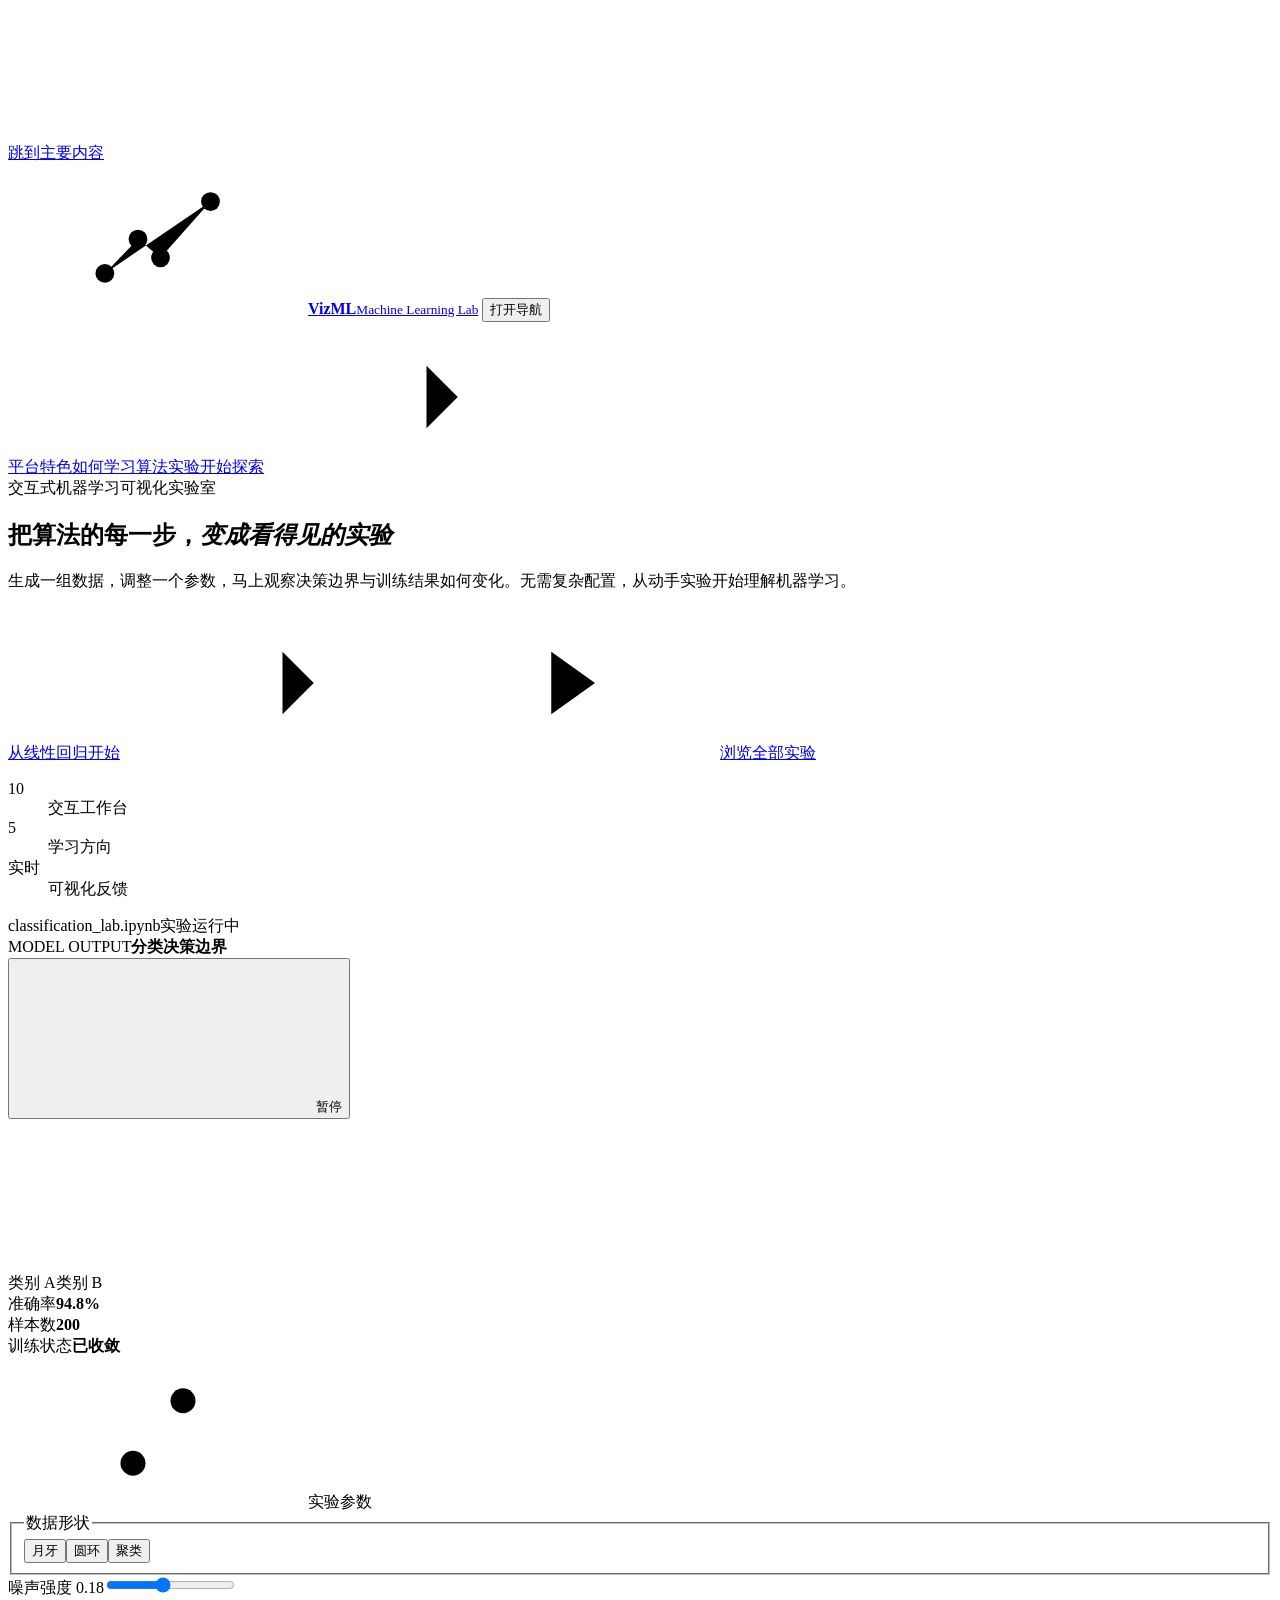
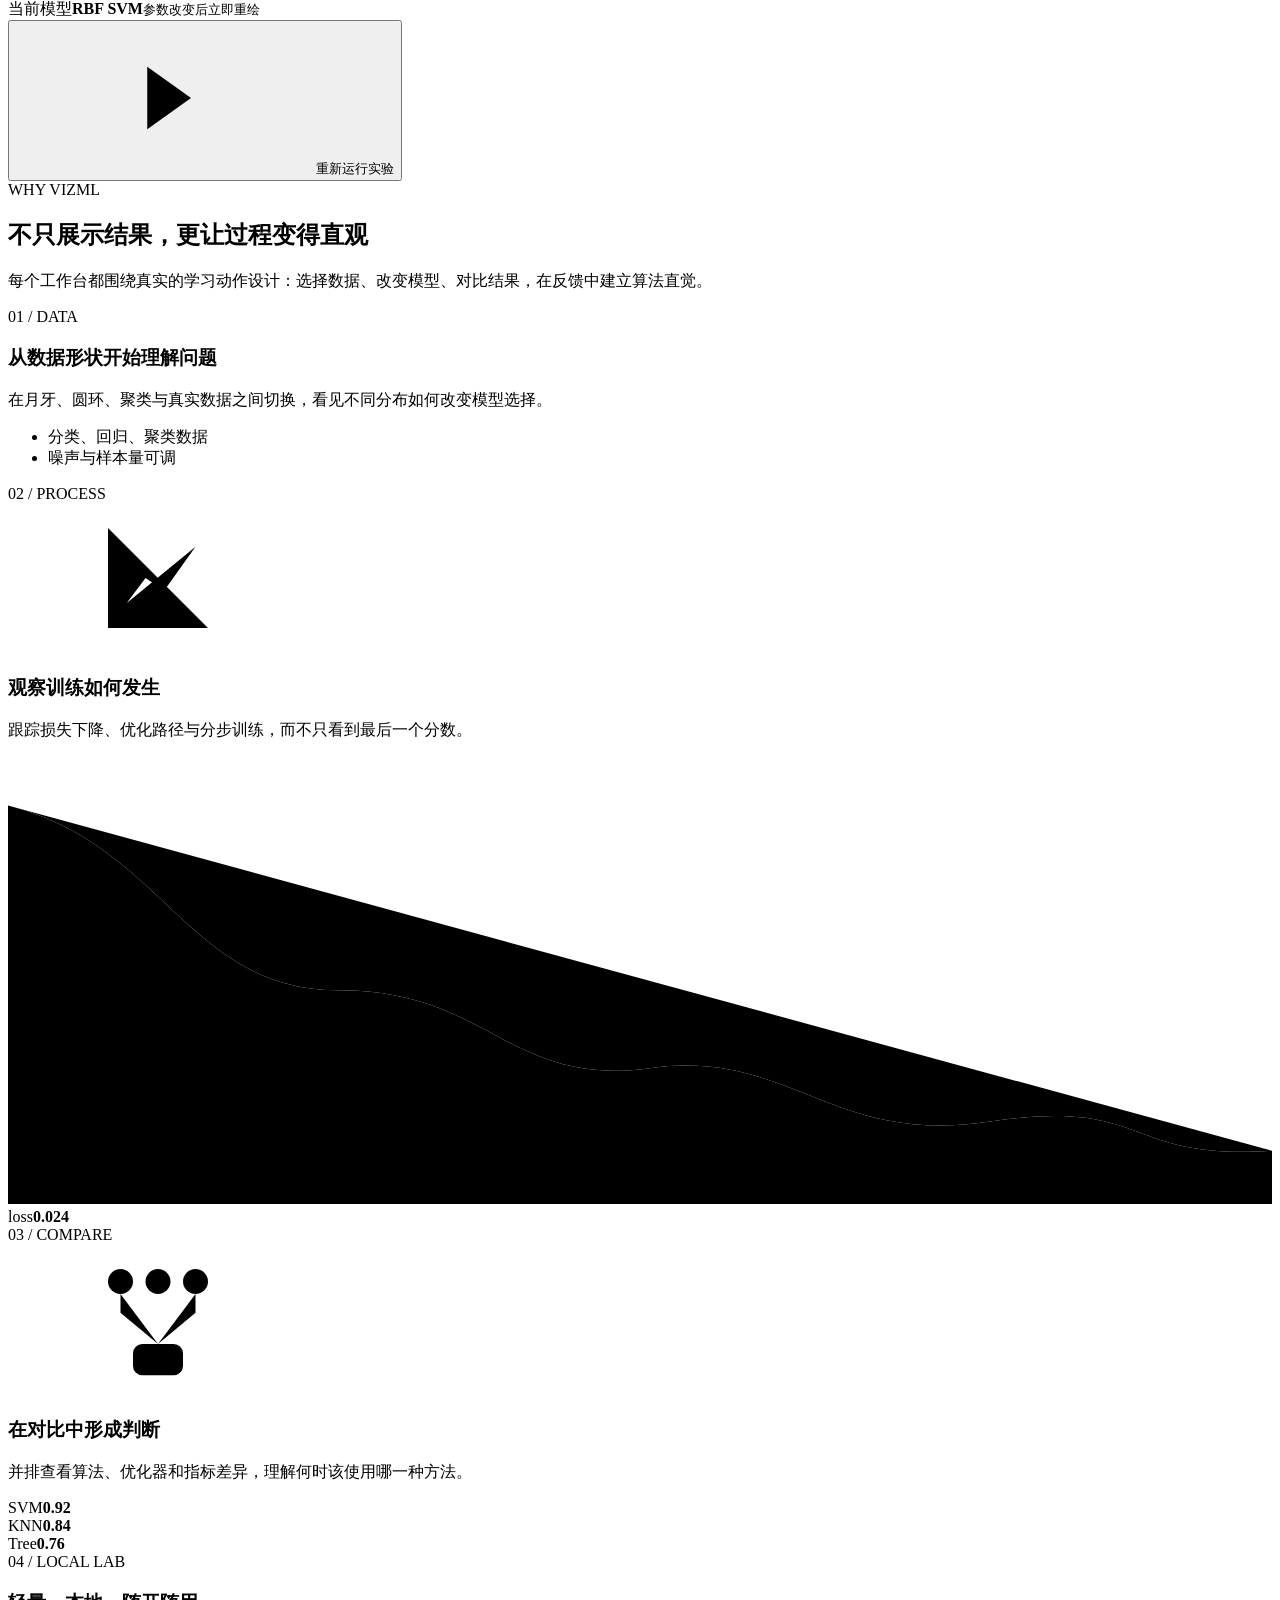
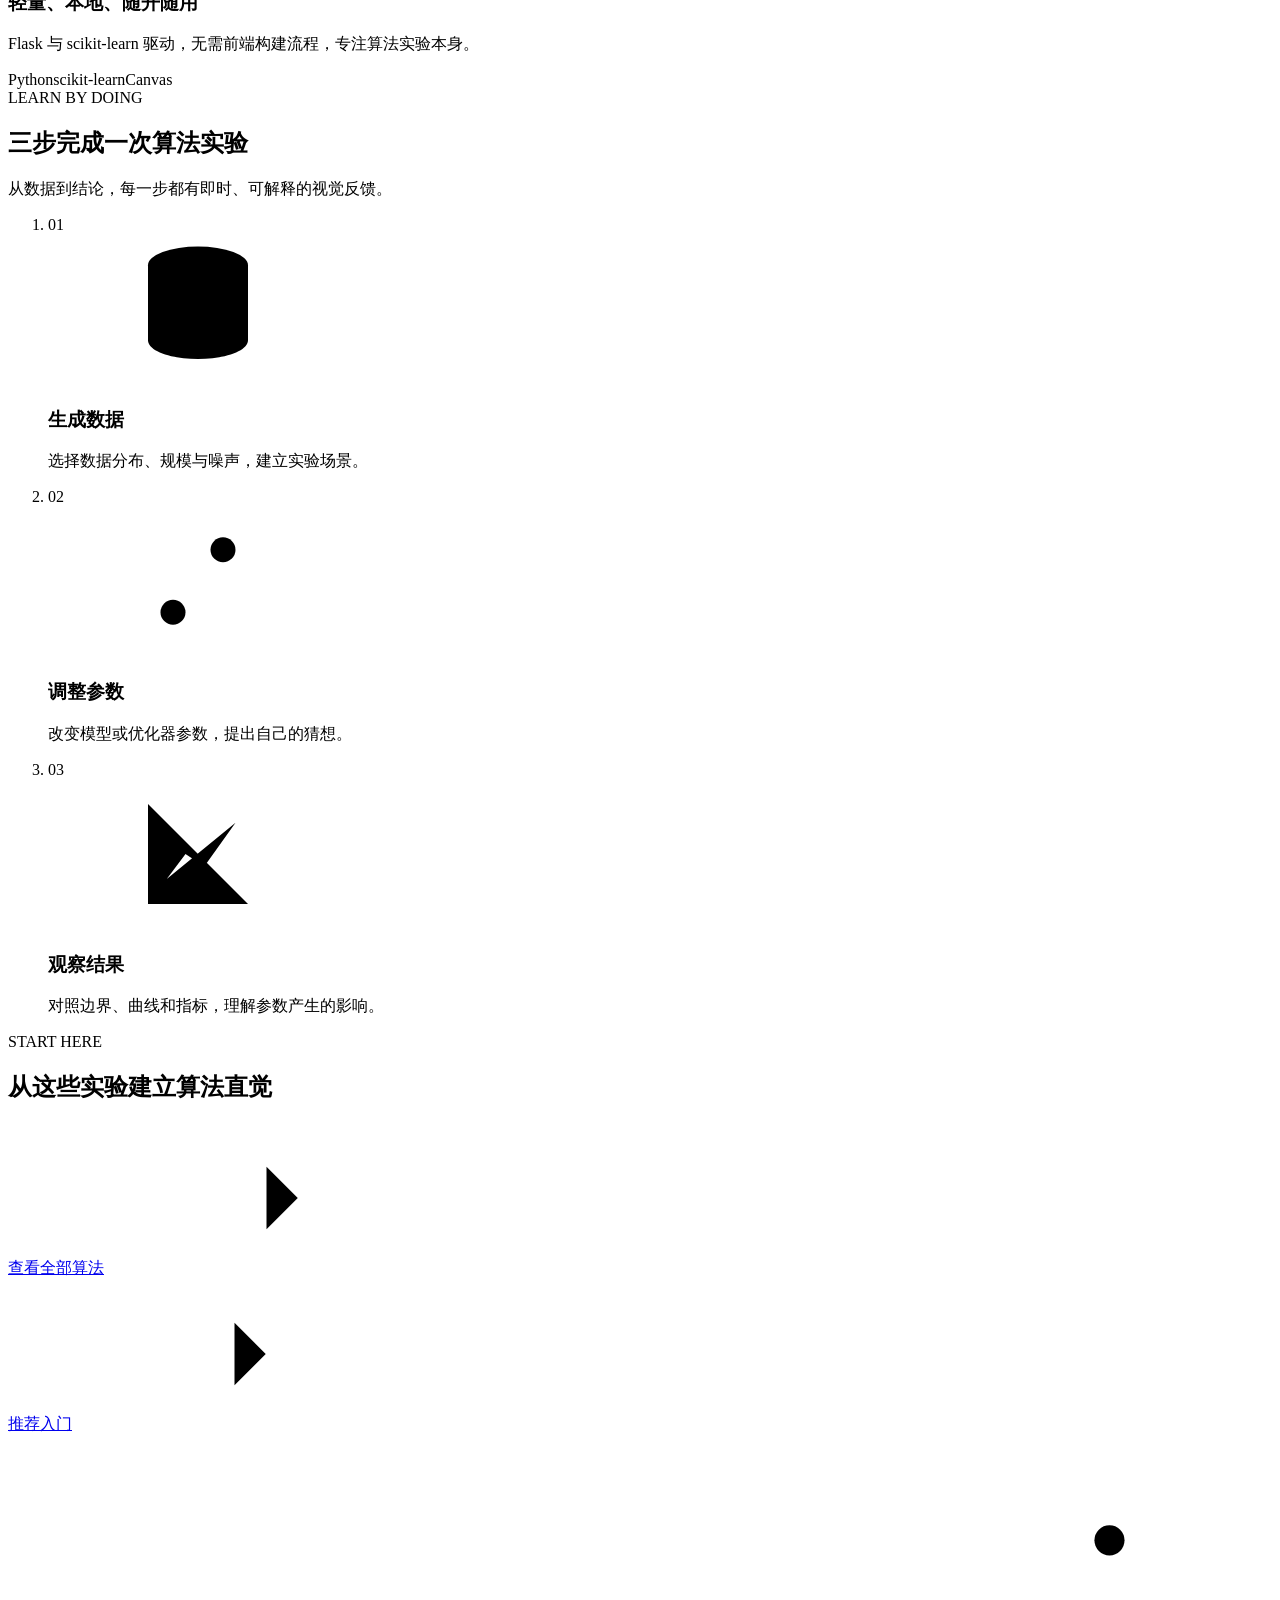
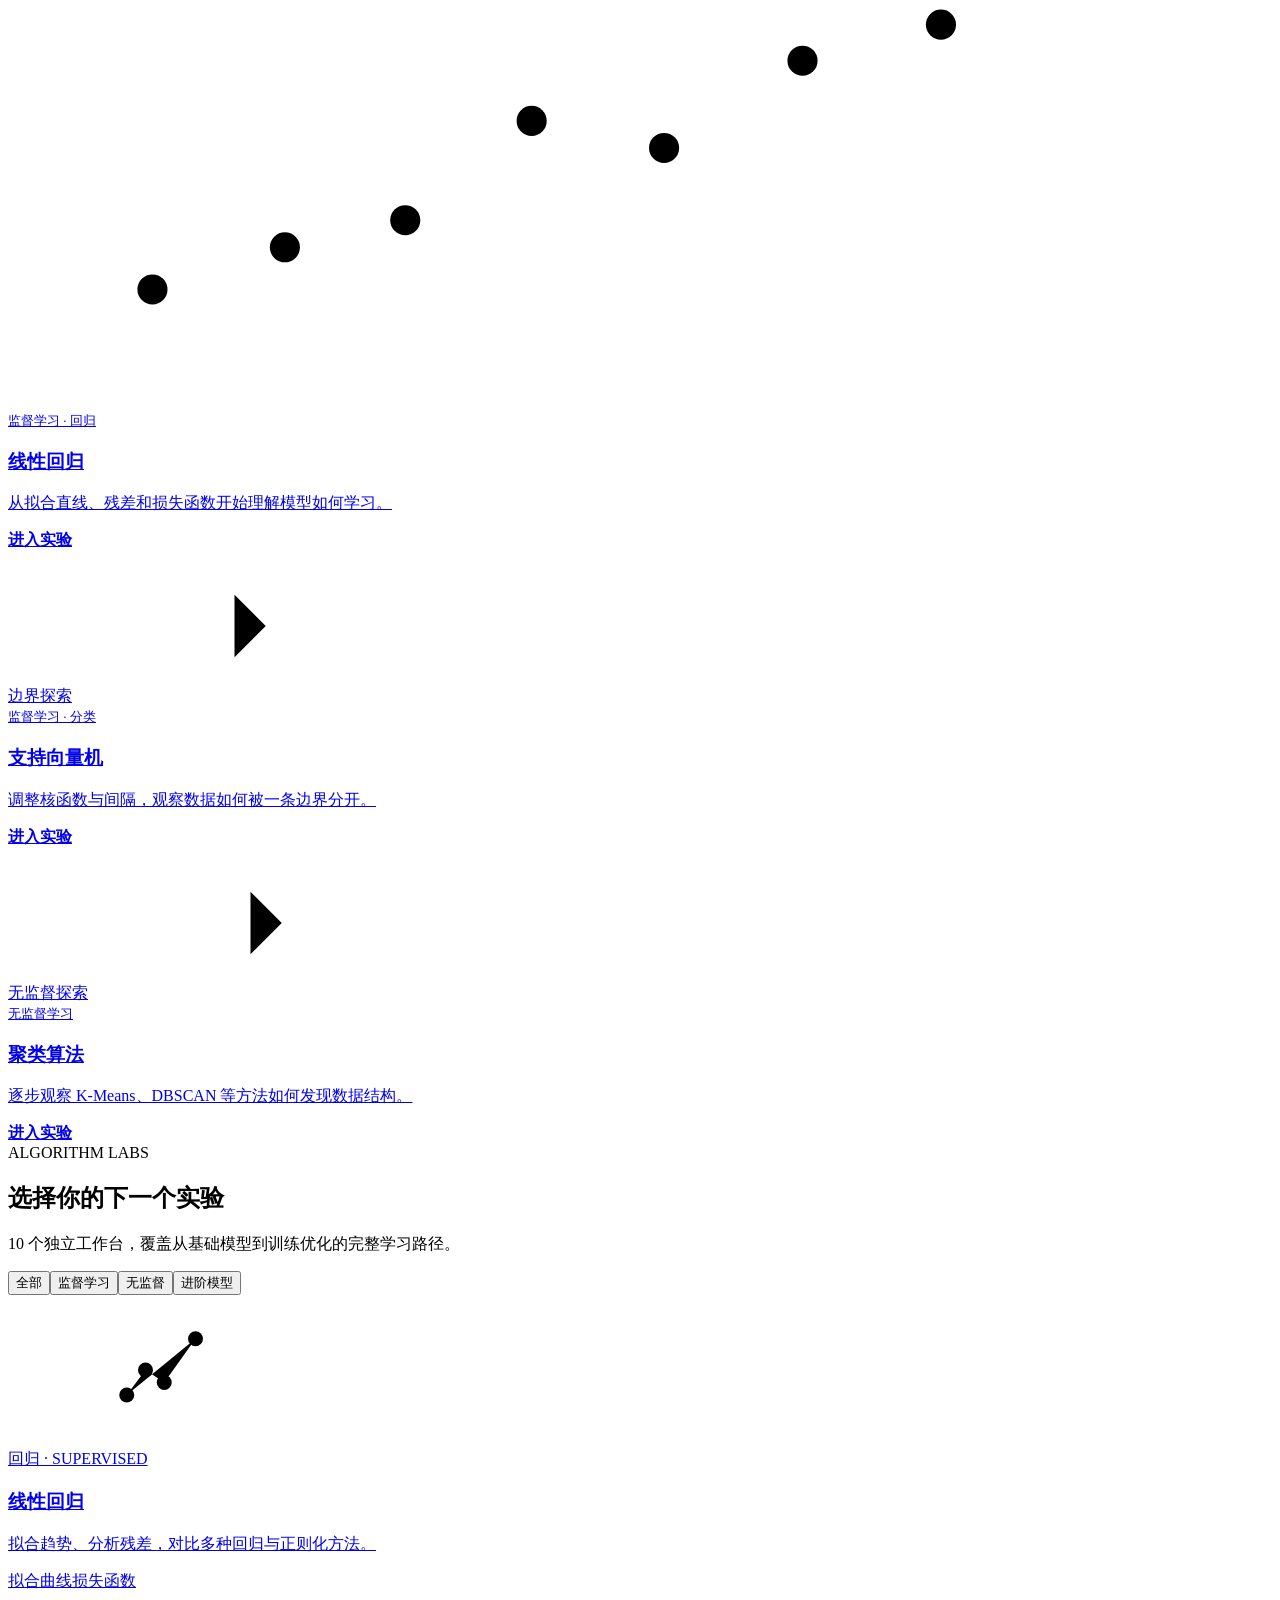
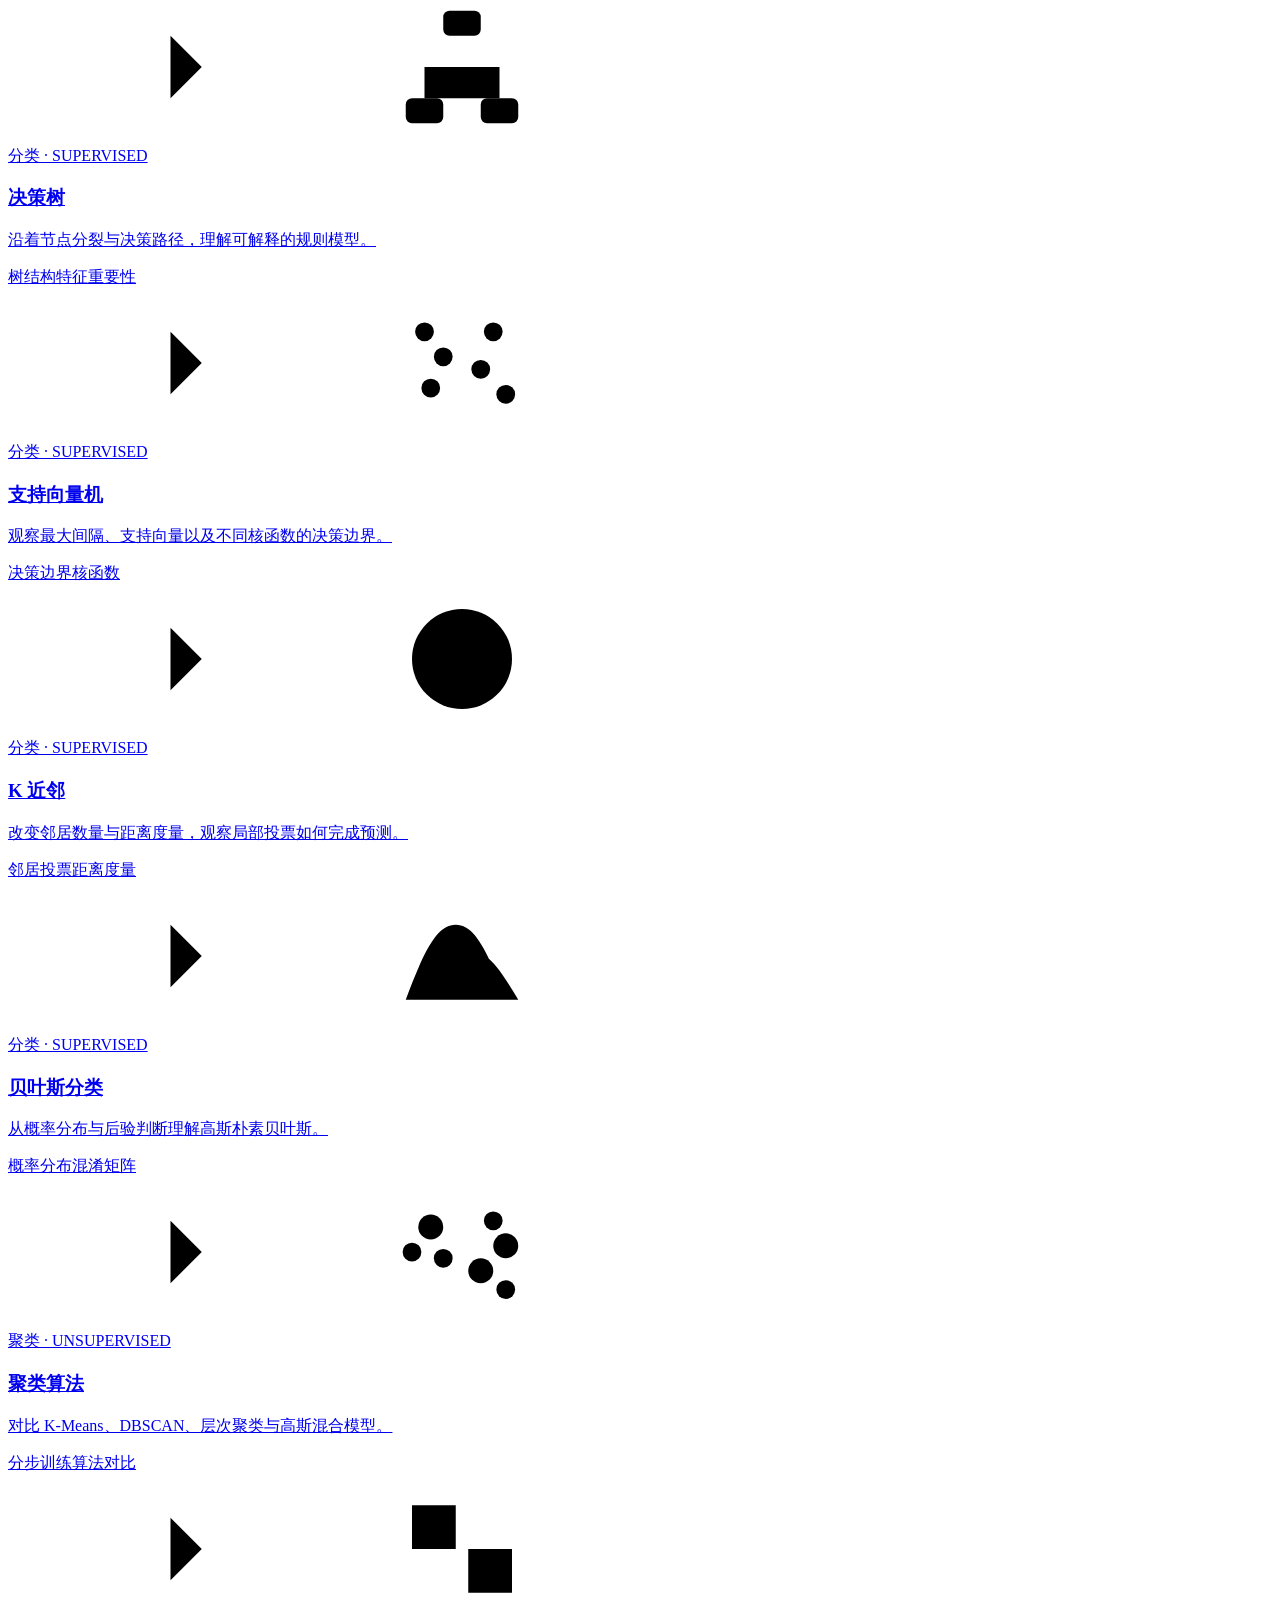
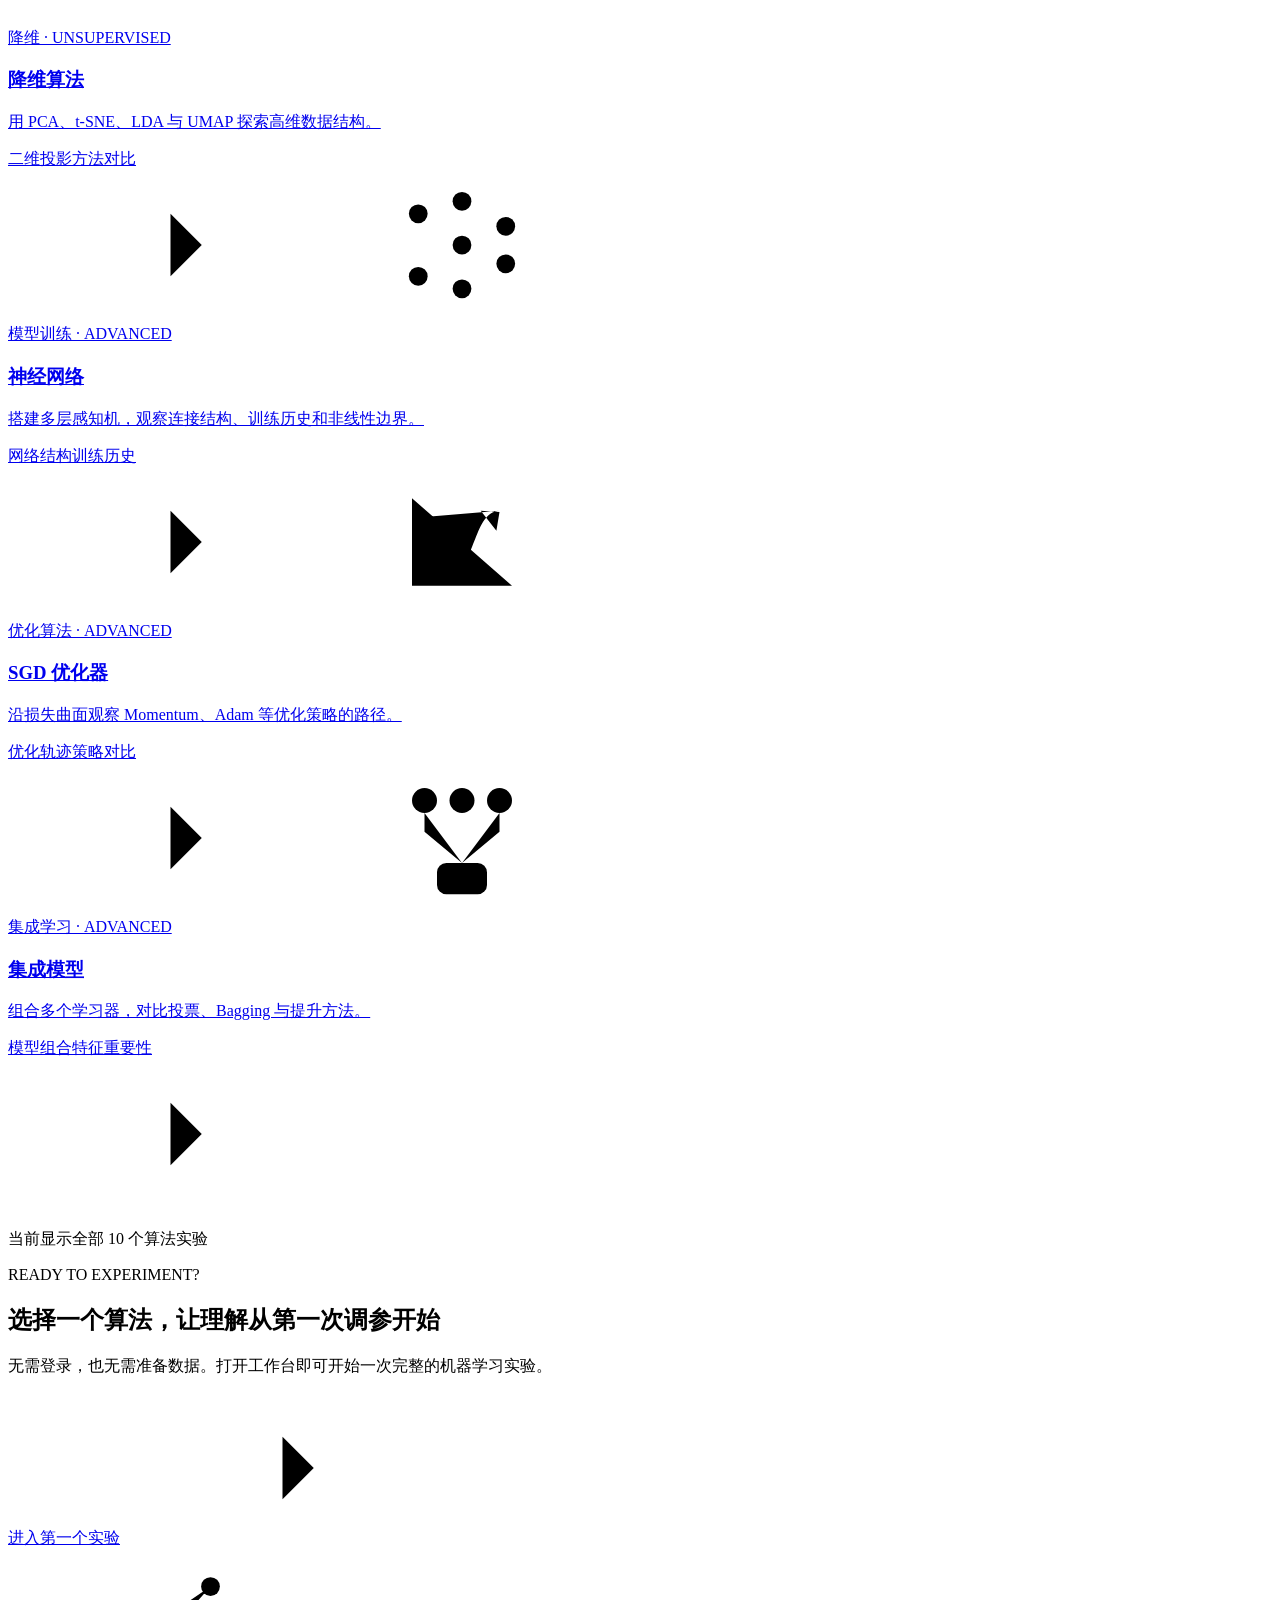
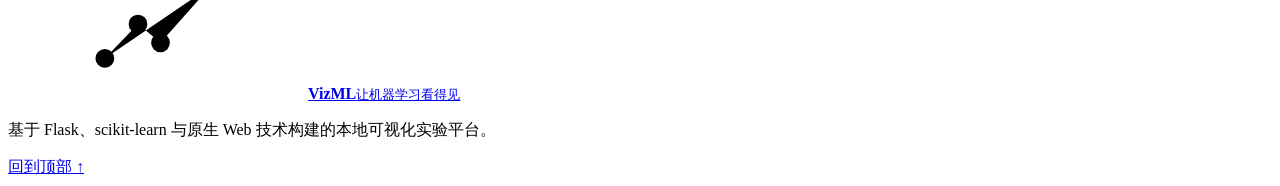
==== commit 0e6964f0: "feat: redesign homepage for v0.3.0" ====
--- a/frontend/templates/index.html
+++ b/frontend/templates/index.html
@@ -3,2397 +3,115 @@
 <head>
     <meta charset="UTF-8">
     <meta name="viewport" content="width=device-width, initial-scale=1.0">
-    <title>机器学习算法可视化平台</title>
-    <style>
-        * {
-            margin: 0;
-            padding: 0;
-            box-sizing: border-box;
-        }
+    <meta name="description" content="VizML 是一个面向机器学习初学者的交互式算法可视化平台，通过参数实验、训练过程和即时图表直观理解模型原理。">
+    <title>VizML · 让机器学习算法看得见</title>
+    <link rel="stylesheet" href="/static/css/design-system.css">
+    <link rel="stylesheet" href="/static/css/home.css">
+    <script defer src="/static/js/home.js"></script>
+</head>
+<body class="viz-home-page">
+    <a class="skip-link" href="#main-content">跳到主要内容</a>
 
-        body {
-            font-family: 'Segoe UI', 'Microsoft YaHei', Arial, sans-serif;
-            background: #ffffff;
-            min-height: 100vh;
-            color: #172033;
-            overflow-x: hidden;
-        }
+    <svg class="icon-library" aria-hidden="true">
+        <symbol id="icon-brand" viewBox="0 0 24 24"><path d="M3.5 17.5 8.8 12l3.6 3 8-9"/><circle cx="3.5" cy="17.5" r="1.5"/><circle cx="8.8" cy="12" r="1.5"/><circle cx="12.4" cy="15" r="1.5"/><circle cx="20.4" cy="6" r="1.5"/></symbol>
+        <symbol id="icon-arrow" viewBox="0 0 24 24"><path d="M5 12h14M14 7l5 5-5 5"/></symbol>
+        <symbol id="icon-play" viewBox="0 0 24 24"><path d="m9 7 7 5-7 5V7Z"/></symbol>
+        <symbol id="icon-pause" viewBox="0 0 24 24"><path d="M9 7v10M15 7v10"/></symbol>
+        <symbol id="icon-regression" viewBox="0 0 24 24"><path d="M4 19V5M4 19h16M7 16l3-4 3 2 5-7"/><circle cx="7" cy="16" r="1.2"/><circle cx="10" cy="12" r="1.2"/><circle cx="13" cy="14" r="1.2"/><circle cx="18" cy="7" r="1.2"/></symbol>
+        <symbol id="icon-tree" viewBox="0 0 24 24"><rect x="9" y="3" width="6" height="4" rx="1"/><rect x="3" y="17" width="6" height="4" rx="1"/><rect x="15" y="17" width="6" height="4" rx="1"/><path d="M12 7v5M6 17v-5h12v5"/></symbol>
+        <symbol id="icon-svm" viewBox="0 0 24 24"><circle cx="6" cy="7" r="1.5"/><circle cx="9" cy="11" r="1.5"/><circle cx="7" cy="16" r="1.5"/><circle cx="17" cy="7" r="1.5"/><circle cx="15" cy="13" r="1.5"/><circle cx="19" cy="17" r="1.5"/><path d="m5 20 14-16"/></symbol>
+        <symbol id="icon-knn" viewBox="0 0 24 24"><circle cx="12" cy="12" r="3"/><circle cx="12" cy="12" r="8"/><path d="M5 6h.01M18 8h.01M7 17h.01M17 18h.01"/></symbol>
+        <symbol id="icon-bayes" viewBox="0 0 24 24"><path d="M3 19c3-8 5-12 8-12s5 4 8 12M6 19c2-5 4-8 7-8s5 3 8 8M3 19h18"/></symbol>
+        <symbol id="icon-cluster" viewBox="0 0 24 24"><circle cx="7" cy="8" r="2"/><circle cx="4" cy="12" r="1.5"/><circle cx="9" cy="13" r="1.5"/><circle cx="17" cy="7" r="1.5"/><circle cx="19" cy="11" r="2"/><circle cx="15" cy="15" r="2"/><circle cx="19" cy="18" r="1.5"/></symbol>
+        <symbol id="icon-dimension" viewBox="0 0 24 24"><path d="M4 5h7v7H4zM13 12h7v7h-7zM10 14l-4 5M14 10l4-5"/></symbol>
+        <symbol id="icon-network" viewBox="0 0 24 24"><circle cx="5" cy="7" r="1.5"/><circle cx="5" cy="17" r="1.5"/><circle cx="12" cy="5" r="1.5"/><circle cx="12" cy="12" r="1.5"/><circle cx="12" cy="19" r="1.5"/><circle cx="19" cy="9" r="1.5"/><circle cx="19" cy="15" r="1.5"/><path d="m6.5 7 4-2M6.5 7.5l4 4M6.5 16.5l4-4M6.5 17l4 2M13.5 5.5l4 3M13.5 11.5l4-2M13.5 12.5l4 2M13.5 18.5l4-3"/></symbol>
+        <symbol id="icon-sgd" viewBox="0 0 24 24"><path d="M4 5v14h16M6 8c2 0 2 8 5 8s3-9 7-9M15 7l3 .2-.5 3"/></symbol>
+        <symbol id="icon-ensemble" viewBox="0 0 24 24"><circle cx="6" cy="6" r="2"/><circle cx="18" cy="6" r="2"/><circle cx="12" cy="6" r="2"/><rect x="8" y="16" width="8" height="5" rx="1.5"/><path d="M6 8v3l6 5M18 8v3l-6 5M12 8v8"/></symbol>
+        <symbol id="icon-data" viewBox="0 0 24 24"><ellipse cx="12" cy="5" rx="8" ry="3"/><path d="M4 5v6c0 1.7 3.6 3 8 3s8-1.3 8-3V5M4 11v6c0 1.7 3.6 3 8 3s8-1.3 8-3v-6"/></symbol>
+        <symbol id="icon-sliders" viewBox="0 0 24 24"><path d="M4 7h10M18 7h2M4 17h2M10 17h10"/><circle cx="16" cy="7" r="2"/><circle cx="8" cy="17" r="2"/></symbol>
+        <symbol id="icon-chart" viewBox="0 0 24 24"><path d="M4 4v16h16M7 16l3-4 3 2 5-7"/></symbol>
+    </svg>
 
-        .sidebar {
-            position: fixed;
-            left: 0;
-            top: 0;
-            width: 280px;
-            height: 100vh;
-            background: #ffffff;
-            box-shadow: 2px 0 8px rgba(0, 0, 0, 0.1);
-            z-index: 1000;
-            transition: width 0.4s ease;
-            border-right: 1px solid #DCE4EE;
-        }
+    <header class="site-header" id="top">
+        <div class="nav-shell">
+            <a class="home-brand" href="#top" aria-label="VizML 首页"><span class="home-brand__mark"><svg><use href="#icon-brand"></use></svg></span><span class="home-brand__text"><strong>VizML</strong><small>Machine Learning Lab</small></span></a>
+            <button class="nav-toggle" type="button" aria-expanded="false" aria-controls="primary-nav"><span></span><span></span><span></span><span class="sr-only">打开导航</span></button>
+            <nav class="primary-nav" id="primary-nav" aria-label="主导航"><a href="#features">平台特色</a><a href="#learning-path">如何学习</a><a href="#algorithms">算法实验</a><a class="nav-cta" href="/html/linear_regression.html">开始探索<svg><use href="#icon-arrow"></use></svg></a></nav>
+        </div>
+    </header>
 
-        .sidebar.collapsed {
-            width: 70px;
-        }
-
-        .sidebar-header {
-            padding: 30px 20px;
-            background: #F8FAFD;
-            color: #172033;
-            position: relative;
-            border-bottom: 1px solid #DCE4EE;
-        }
-
-        .sidebar-title {
-            font-size: 1.4rem;
-            font-weight: 700;
-            margin-bottom: 8px;
-        }
-
-        .sidebar-subtitle {
-            font-size: 0.9rem;
-            opacity: 0.9;
-            font-weight: 400;
-        }
-
-        .toggle-btn {
-            position: absolute;
-            right: -50px;
-            top: 50%;
-            transform: translateY(-50%);
-            width: 40px;
-            height: 40px;
-            background: #ffffff;
-            border: 1px solid #DCE4EE;
-            border-radius: 50%;
-            cursor: pointer;
-            display: flex;
-            align-items: center;
-            justify-content: center;
-            font-size: 1.2rem;
-            transition: all 0.3s ease;
-            box-shadow: 0 2px 8px rgba(0, 0, 0, 0.1);
-            z-index: 1001;
-            color: #6B7890;
-        }
-        
-        .sidebar.collapsed .toggle-btn {
-            right: -25px;
-            top: 20px;
-            transform: translateY(0);
-        }
-
-        .toggle-btn:hover {
-            background: #F8FAFD;
-            transform: translateY(-50%) scale(1.05);
-        }
-        
-        .sidebar.collapsed .toggle-btn:hover {
-            transform: translateY(0) scale(1.05);
-        }
-
-        .nav-menu {
-            padding: 20px 0;
-            height: calc(100vh - 140px);
-            overflow-y: auto;
-        }
-        
-        .sidebar.collapsed .nav-menu {
-            padding: 60px 0 20px 0;
-            height: 100vh;
-        }
-
-        .nav-category {
-            margin-bottom: 25px;
-        }
-
-        .category-title {
-            padding: 15px 20px 10px;
-            font-size: 0.85rem;
-            font-weight: 600;
-            color: #6B7890;
-            text-transform: uppercase;
-            letter-spacing: 0.5px;
-            border-bottom: 2px solid #f0f0f0;
-        }
-
-        .nav-item {
-            display: block;
-            padding: 15px 20px;
-            text-decoration: none;
-            color: #555;
-            transition: all 0.3s ease;
-            position: relative;
-            border-left: 4px solid transparent;
-        }
-
-        .nav-item:hover {
-            background: #F8FAFD;
-            color: #4F46E5;
-            border-left-color: #4F46E5;
-        }
-
-        .nav-item.active {
-            background: #f0f4ff;
-            color: #4F46E5;
-            border-left-color: #4F46E5;
-            font-weight: 600;
-        }
-
-        .nav-item-icon {
-            display: inline-block;
-            width: 24px;
-            margin-right: 12px;
-            text-align: center;
-            font-size: 1.1rem;
-        }
-
-        .nav-item-title {
-            font-size: 0.95rem;
-            font-weight: 500;
-        }
-
-        .nav-item-desc {
-            font-size: 0.8rem;
-            color: #888;
-            margin-top: 2px;
-            opacity: 0.8;
-        }
-        
-        /* 迷你侧边栏样式 */
-        .sidebar.collapsed .sidebar-header {
-            padding: 10px 0;
-            background: transparent;
-            border-bottom: none;
-        }
-        
-        .sidebar.collapsed .sidebar-title,
-        .sidebar.collapsed .sidebar-subtitle {
-            display: none;
-        }
-        
-        .sidebar.collapsed .category-title {
-            opacity: 0;
-            height: 0;
-            padding: 0;
-            margin: 0;
-            overflow: hidden;
-            transition: all 0.3s ease;
-        }
-        
-        .sidebar.collapsed .nav-item {
-            padding: 15px 12px;
-            justify-content: center;
-            border-radius: 8px;
-            margin: 4px 8px;
-            border-left: none;
-            position: relative;
-        }
-        
-        .sidebar.collapsed .nav-item-icon {
-            margin-right: 0;
-            font-size: 1.4rem;
-        }
-        
-        .sidebar.collapsed .nav-item > div {
-            display: none;
-        }
-        
-        .sidebar.collapsed .nav-item:hover {
-            background: rgba(102, 126, 234, 0.1);
-            transform: none;
-        }
-        
-        /* 折叠状态下的Tooltip效果 */
-        .sidebar.collapsed .nav-item {
-            position: relative;
-        }
-        
-        .sidebar.collapsed .nav-item::after {
-            content: attr(data-tooltip);
-            position: absolute;
-            left: 75px;
-            top: 50%;
-            transform: translateY(-50%);
-            background: rgba(0, 0, 0, 0.8);
-            color: white;
-            padding: 8px 12px;
-            border-radius: 6px;
-            font-size: 0.9rem;
-            white-space: nowrap;
-            opacity: 0;
-            pointer-events: none;
-            transition: all 0.3s ease;
-            z-index: 1002;
-        }
-        
-        .sidebar.collapsed .nav-item:hover::after {
-            opacity: 1;
-            left: 80px;
-        }
-
-        .main-content {
-            margin-left: 280px;
-            min-height: 100vh;
-            transition: margin-left 0.4s ease;
-            background: #ffffff;
-        }
-
-        .main-content.collapsed {
-            margin-left: 70px;
-        }
-
-        .header {
-            text-align: center;
-            padding: 60px 40px;
-            background: #F8FAFD;
-            border-bottom: 1px solid #DCE4EE;
-        }
-
-        .header h1 {
-            font-size: 3.5rem;
-            font-weight: 800;
-            color: #172033;
-            margin-bottom: 20px;
-        }
-
-        .header p {
-            font-size: 1.3rem;
-            color: #6B7890;
-            margin-bottom: 30px;
-            font-weight: 300;
-        }
-
-        .stats-bar {
-            display: flex;
-            justify-content: center;
-            gap: 40px;
-            flex-wrap: wrap;
-        }
-
-        .stat-item {
-            text-align: center;
-            color: #172033;
-        }
-
-        .stat-number {
-            display: block;
-            font-size: 2.5rem;
-            font-weight: 700;
-            margin-bottom: 5px;
-        }
-
-        .stat-label {
-            font-size: 0.95rem;
-            opacity: 0.9;
-            text-transform: uppercase;
-            letter-spacing: 0.5px;
-        }
-
-        .content-area {
-            padding: 40px;
-        }
-
-        .algorithm-grid {
-            display: grid;
-            grid-template-columns: repeat(4, 1fr);
-            gap: 24px;
-            max-width: 1600px;
-            margin: 0 auto;
-        }
-
-        .algorithm-card {
-            background: #ffffff;
-            border-radius: 12px;
-            padding: 30px;
-            box-shadow: 0 4px 12px rgba(0, 0, 0, 0.1);
-            border: 1px solid #DCE4EE;
-            transition: all 0.3s ease;
-            position: relative;
-        }
-
-        .algorithm-card:hover {
-            transform: translateY(-4px);
-            box-shadow: 0 8px 24px rgba(0, 0, 0, 0.15);
-            border-color: #4F46E5;
-        }
-
-        .card-icon {
-            width: 80px;
-            height: 80px;
-            background: #4F46E5;
-            border-radius: 16px;
-            display: flex;
-            align-items: center;
-            justify-content: center;
-            font-size: 2rem;
-            margin-bottom: 20px;
-            box-shadow: 0 4px 12px rgba(102, 126, 234, 0.2);
-        }
-
-        .card-title {
-            font-size: 1.5rem;
-            font-weight: 700;
-            color: #172033;
-            margin-bottom: 15px;
-        }
-
-        .card-description {
-            color: #6B7890;
-            font-size: 1rem;
-            line-height: 1.6;
-            margin-bottom: 25px;
-        }
-
-        .card-features {
-            list-style: none;
-            margin-bottom: 25px;
-        }
-
-        .card-features li {
-            padding: 8px 0;
-            color: #555;
-            font-size: 0.9rem;
-            position: relative;
-            padding-left: 20px;
-        }
-
-        .card-features li::before {
-            content: '✓';
-            position: absolute;
-            left: 0;
-            color: #4F46E5;
-            font-weight: bold;
-        }
-
-        .card-actions {
-            display: flex;
-            gap: 15px;
-        }
-
-        .btn {
-            padding: 12px 24px;
-            border: none;
-            border-radius: 10px;
-            font-size: 0.95rem;
-            font-weight: 600;
-            cursor: pointer;
-            text-decoration: none;
-            transition: all 0.3s ease;
-            display: inline-flex;
-            align-items: center;
-            gap: 8px;
-        }
-
-        .btn-primary {
-            background: #4F46E5;
-            color: white;
-            box-shadow: 0 2px 8px rgba(102, 126, 234, 0.3);
-        }
-
-        .btn-primary:hover {
-            background: #4338CA;
-            transform: translateY(-2px);
-            box-shadow: 0 4px 12px rgba(102, 126, 234, 0.4);
-        }
-
-        .btn-secondary {
-            background: rgba(102, 126, 234, 0.1);
-            color: #4F46E5;
-            border: 2px solid rgba(102, 126, 234, 0.2);
-        }
-
-        .btn-secondary:hover {
-            background: rgba(102, 126, 234, 0.2);
-            transform: translateY(-1px);
-        }
-
-        .iframe-container {
-            display: none;
-            position: fixed;
-            top: 0;
-            left: 280px;
-            right: 0;
-            bottom: 0;
-            background: white;
-            z-index: 999;
-            transition: left 0.4s cubic-bezier(0.25, 0.8, 0.25, 1);
-        }
-
-        .iframe-container.collapsed {
-            left: 70px;
-        }
-
-        .iframe-container.show {
-            display: block;
-        }
-
-        .close-btn {
-            position: absolute;
-            top: 20px;
-            right: 20px;
-            background: rgba(0, 0, 0, 0.6);
-            border: none;
-            color: white;
-            width: 36px;
-            height: 36px;
-            border-radius: 50%;
-            cursor: pointer;
-            display: flex;
-            align-items: center;
-            justify-content: center;
-            font-size: 1.2rem;
-            transition: all 0.3s ease;
-            z-index: 1000;
-        }
-
-        .close-btn:hover {
-            background: rgba(0, 0, 0, 0.8);
-            transform: rotate(90deg);
-        }
-
-        .iframe-content {
-            width: 100%;
-            height: 100vh;
-            border: none;
-        }
-
-        .footer {
-            text-align: center;
-            padding: 40px;
-            background: #F8FAFD;
-            color: #6B7890;
-            border-top: 1px solid #DCE4EE;
-        }
-
-        @media (max-width: 1600px) {
-            .algorithm-grid {
-                grid-template-columns: repeat(3, 1fr);
-                gap: 20px;
-            }
-        }
-
-        @media (max-width: 1200px) {
-            .algorithm-grid {
-                grid-template-columns: repeat(2, 1fr);
-                gap: 20px;
-            }
-        }
-
-        @media (max-width: 1024px) {
-            .sidebar {
-                width: 280px;
-                transform: translateX(-280px);
-                transition: transform 0.3s ease;
-            }
-            
-            .sidebar.show {
-                transform: translateX(0);
-            }
-
-            .sidebar.collapsed {
-                width: 280px;
-                transform: translateX(-280px);
-            }
-
-            .sidebar.collapsed.show {
-                transform: translateX(0);
-                width: 280px;
-            }
-
-            
-            .main-content {
-                margin-left: 0;
-            }
-
-            .main-content.collapsed {
-                margin-left: 0;
-            }
-            
-            .algorithm-grid {
-                grid-template-columns: 1fr;
-                gap: 20px;
-            }
-            
-            .header h1 {
-                font-size: 2.5rem;
-            }
-            
-            .iframe-container,
-            .iframe-container.collapsed {
-                left: 0;
-            }
-
-            /* 移动端菜单按钮 */
-            .mobile-menu-btn {
-                display: block;
-                position: fixed;
-                top: 20px;
-                left: 20px;
-                z-index: 1001;
-                width: 50px;
-                height: 50px;
-                background: #4F46E5;
-                border: none;
-                border-radius: 50%;
-                color: white;
-                font-size: 1.5rem;
-                cursor: pointer;
-                transition: all 0.3s ease;
-                box-shadow: 0 2px 8px rgba(0, 0, 0, 0.1);
-            }
-
-            .mobile-menu-btn:hover {
-                background: #4338CA;
-                transform: scale(1.05);
-            }
-        }
-
-        @media (max-width: 768px) {
-            .header {
-                padding: 40px 20px;
-            }
-            
-            .content-area {
-                padding: 20px;
-            }
-            
-            .stats-bar {
-                gap: 20px;
-            }
-            
-            .stat-number {
-                font-size: 2rem;
-            }
-            
-            .card-actions {
-                flex-direction: column;
-            }
-        }
-
-        /* 滚动条样式 */
-        ::-webkit-scrollbar {
-            width: 6px;
-        }
-
-        ::-webkit-scrollbar-track {
-            background: rgba(255, 255, 255, 0.1);
-        }
-
-        ::-webkit-scrollbar-thumb {
-            background: rgba(102, 126, 234, 0.5);
-            border-radius: 3px;
-        }
-
-        ::-webkit-scrollbar-thumb:hover {
-            background: rgba(102, 126, 234, 0.7);
-        }
-
-        /* 动画效果 */
-        @keyframes fadeInUp {
-            from {
-                opacity: 0;
-                transform: translateY(30px);
-            }
-            to {
-                opacity: 1;
-                transform: translateY(0);
-            }
-        }
-
-        @keyframes pulseIcon {
-            0%, 100% { transform: scale(1); }
-            50% { transform: scale(1.1); }
-        }
-
-        .algorithm-card {
-            animation: fadeInUp 0.6s ease forwards;
-        }
-
-        .algorithm-card:nth-child(1) { animation-delay: 0.1s; }
-        .algorithm-card:nth-child(2) { animation-delay: 0.2s; }
-        .algorithm-card:nth-child(3) { animation-delay: 0.3s; }
-        .algorithm-card:nth-child(4) { animation-delay: 0.4s; }
-        .algorithm-card:nth-child(5) { animation-delay: 0.5s; }
-        .algorithm-card:nth-child(6) { animation-delay: 0.6s; }
-        .algorithm-card:nth-child(7) { animation-delay: 0.7s; }
-        .algorithm-card:nth-child(8) { animation-delay: 0.8s; }
-        .algorithm-card:nth-child(9) { animation-delay: 0.9s; }
-        .algorithm-card:nth-child(10) { animation-delay: 1.0s; }
-
-        /* 卡片图标hover动画 */
-        .algorithm-card:hover .card-icon {
-            animation: pulseIcon 0.6s ease-in-out;
-        }
-
-        /* 侧边栏图标hover效果 */
-        .sidebar.collapsed .nav-item:hover .nav-item-icon {
-            animation: pulseIcon 0.4s ease-in-out;
-        }
-
-        /* 桌面端隐藏移动菜单按钮 */
-        .mobile-menu-btn {
-            display: none;
-        }
-        
-        /* SVG图标样式 */
-        .nav-item-icon svg,
-        .card-icon svg {
-            width: 100%;
-            height: 100%;
-        }
-    </style>
-    <link rel="stylesheet" href="/static/css/design-system.css">
-    <script defer src="/static/js/visualization-theme.js"></script>
-    <script defer src="/static/js/ui-shell.js"></script>
-</head>
-<body>
-    <!-- 移动端菜单按钮 -->
-    <button class="mobile-menu-btn" id="mobileMenuBtn">☰</button>
-
-    <!-- 侧边导航栏 -->
-    <nav class="sidebar" id="sidebar">
-        <div class="sidebar-header">
-            <div class="sidebar-title"><svg xmlns="http://www.w3.org/2000/svg" width="40" height="40" viewBox="0 0 64 64" fill="none">
-                <defs>
-                  <filter id="cardShadow" x="-20%" y="-20%" width="140%" height="140%">
-                    <feDropShadow dx="0" dy="2" stdDeviation="2" flood-color="#aaa"/>
-                  </filter>
-                  <linearGradient id="lineGrad" x1="0" y1="0" x2="1" y2="0">
-                    <stop offset="0%" stop-color="#F5B041"/>
-                    <stop offset="50%" stop-color="#D99A20"/>
-                    <stop offset="100%" stop-color="#C2415D"/>
-                  </linearGradient>
-                  <radialGradient id="nodeGrad" cx="50%" cy="50%" r="50%">
-                    <stop offset="0%" stop-color="#85C1E9"/>
-                    <stop offset="100%" stop-color="#2B8AC6"/>
-                  </radialGradient>
-                  <radialGradient id="nodeHighlight" cx="30%" cy="30%" r="50%">
-                    <stop offset="0%" stop-color="white" stop-opacity="0.6"/>
-                    <stop offset="100%" stop-color="white" stop-opacity="0"/>
-                  </radialGradient>
-                </defs>
-                <rect x="2" y="2" width="60" height="60" rx="12" ry="12" fill="white" stroke="#CCC" stroke-width="1.2" filter="url(#cardShadow)"/>
-                <path d="M14 44 C18 34, 24 28, 24 28 S34 36, 34 36 S44 20, 44 20 S54 32, 54 32" fill="none" stroke="url(#lineGrad)" stroke-width="3" stroke-linecap="round" stroke-linejoin="round"/>
-                <circle cx="14" cy="44" r="4" fill="url(#nodeGrad)" filter="url(#cardShadow)"/>
-                <circle cx="24" cy="28" r="4" fill="url(#nodeGrad)" filter="url(#cardShadow)"/>
-                <circle cx="34" cy="36" r="4" fill="url(#nodeGrad)" filter="url(#cardShadow)"/>
-                <circle cx="44" cy="20" r="4" fill="url(#nodeGrad)" filter="url(#cardShadow)"/>
-                <circle cx="54" cy="32" r="4" fill="url(#nodeGrad)" filter="url(#cardShadow)"/>
-                <circle cx="14" cy="44" r="2" fill="url(#nodeHighlight)"/>
-                <circle cx="24" cy="28" r="2" fill="url(#nodeHighlight)"/>
-                <circle cx="34" cy="36" r="2" fill="url(#nodeHighlight)"/>
-                <circle cx="44" cy="20" r="2" fill="url(#nodeHighlight)"/>
-                <circle cx="54" cy="32" r="2" fill="url(#nodeHighlight)"/>
-              </svg> ML 算法平台</div>
-            <div class="sidebar-subtitle">机器学习可视化工具集</div>
-            <button class="toggle-btn" id="toggleBtn">
-                <span id="toggleIcon">‹</span>
-            </button>
-        </div>
-        
-        <div class="nav-menu">
-            <div class="nav-category">
-                <div class="category-title">监督学习算法</div>
-                <a href="#" class="nav-item" data-algorithm="linear_regression" data-tooltip="线性回归">
-                    <span class="nav-item-icon">
-                        <svg xmlns="http://www.w3.org/2000/svg" width="24" height="24" viewBox="0 0 64 64" fill="none">
-                            <defs>
-                                <linearGradient id="bgGrad" x1="0" y1="0" x2="0" y2="1">
-                                    <stop offset="0%" stop-color="#F0F2F5"/>
-                                    <stop offset="100%" stop-color="#D6DBE3"/>
-                                </linearGradient>
-                                <filter id="shadow" x="-20%" y="-20%" width="140%" height="140%">
-                                    <feDropShadow dx="0" dy="2" stdDeviation="2" flood-color="#aaa"/>
-                                </filter>
-                                <linearGradient id="lineGrad" x1="0" y1="0" x2="1" y2="1">
-                                    <stop offset="0%" stop-color="#5D6D7E"/>
-                                    <stop offset="100%" stop-color="#34495E"/>
-                                </linearGradient>
-                                <linearGradient id="residualGrad" x1="0" y1="0" x2="0" y2="1">
-                                    <stop offset="0%" stop-color="#AAA" stop-opacity="0"/>
-                                    <stop offset="100%" stop-color="#AAA" stop-opacity="0.7"/>
-                                </linearGradient>
-                            </defs>
-                            <rect x="2" y="2" width="60" height="60" rx="10" ry="10" fill="url(#bgGrad)" stroke="#DDD" stroke-width="1.5" filter="url(#shadow)"/>
-                            <line x1="12" y1="52" x2="12" y2="14" stroke="#444" stroke-width="1.8"/>
-                            <polygon points="12,12 9,16 15,16" fill="#444"/>
-                            <line x1="12" y1="52" x2="54" y2="52" stroke="#444" stroke-width="1.8"/>
-                            <polygon points="56,52 52,50 52,54" fill="#444"/>
-                            <line x1="14" y1="48" x2="50" y2="24" stroke="url(#lineGrad)" stroke-width="1.6" stroke-linecap="round"/>
-                            <path d="M20,44 Q20.5,43 21,42" stroke="url(#residualGrad)" stroke-width="0.8" fill="none"/>
-                            <path d="M28,38 Q28.5,37.2 29,36.5" stroke="url(#residualGrad)" stroke-width="0.8" fill="none"/>
-                            <path d="M36,34 Q36.5,33 37,32.2" stroke="url(#residualGrad)" stroke-width="0.8" fill="none"/>
-                            <circle cx="20" cy="44" r="1.8" fill="#2B8AC6" filter="url(#shadow)"/>
-                            <circle cx="24" cy="41" r="1.6" fill="#2B8AC6" filter="url(#shadow)"/>
-                            <circle cx="28" cy="38" r="1.6" fill="#236F9F" filter="url(#shadow)"/>
-                            <circle cx="32" cy="35" r="1.4" fill="#5DADE2" filter="url(#shadow)"/>
-                            <circle cx="36" cy="34" r="1.4" fill="#5DADE2" filter="url(#shadow)"/>
-                            <circle cx="40" cy="30" r="1.2" fill="#85C1E9" filter="url(#shadow)"/>
-                            <circle cx="44" cy="28" r="1.2" fill="#85C1E9" filter="url(#shadow)"/>
-                            <circle cx="48" cy="25" r="1.2" fill="#AED6F1" filter="url(#shadow)"/>
-                        </svg>
-                    </span>
-                    <div>
-                        <div class="nav-item-title">线性回归</div>
-                        <div class="nav-item-desc">拟合连续值预测</div>
-                    </div>
-                </a>
-                <a href="#" class="nav-item" data-algorithm="decision_tree" data-tooltip="决策树">
-                    <span class="nav-item-icon">
-                        <svg xmlns="http://www.w3.org/2000/svg" width="24" height="24" viewBox="0 0 64 64" fill="none">
-                            <defs>
-                                <linearGradient id="bgGrad" x1="0" y1="0" x2="0" y2="1">
-                                    <stop offset="0%" stop-color="#F0F4FA"/>
-                                    <stop offset="100%" stop-color="#D6E4F0"/>
-                                </linearGradient>
-                                <filter id="shadow" x="-20%" y="-20%" width="140%" height="140%">
-                                    <feDropShadow dx="0" dy="2" stdDeviation="2" flood-color="#aaa"/>
-                                </filter>
-                                <linearGradient id="leafGradientSmall" x1="0" y1="0" x2="0" y2="1">
-                                    <stop offset="0%" stop-color="#2B8AC6"/>
-                                    <stop offset="100%" stop-color="#5DADE2"/>
-                                </linearGradient>
-                            </defs>
-                            <rect x="2" y="2" width="60" height="60" rx="12" ry="12" fill="url(#bgGrad)" stroke="#CCC" stroke-width="1.2" filter="url(#shadow)"/>
-                            <path d="M32 8 C32 14, 32 16, 32 20" stroke="#555" stroke-width="1.3" fill="none"/>
-                            <path d="M32 20 C28 24, 20 28, 20 32" stroke="#555" stroke-width="1.1" fill="none"/>
-                            <path d="M32 20 C36 24, 44 28, 44 32" stroke="#555" stroke-width="1.1" fill="none"/>
-                            <path d="M20 32 C16 36, 14 40, 14 44" stroke="#555" stroke-width="1" fill="none"/>
-                            <path d="M20 32 C24 36, 26 40, 26 44" stroke="#555" stroke-width="1" fill="none"/>
-                            <path d="M44 32 C40 36, 38 40, 38 44" stroke="#555" stroke-width="1" fill="none"/>
-                            <path d="M44 32 C48 36, 50 40, 50 44" stroke="#555" stroke-width="1" fill="none"/>
-                            <circle cx="32" cy="8" r="2" fill="#2B8AC6"/>
-                            <circle cx="20" cy="32" r="1.5" fill="#2B8AC6"/>
-                            <circle cx="44" cy="32" r="1.5" fill="#2B8AC6"/>
-                            <circle cx="14" cy="44" r="1.1" fill="url(#leafGradientSmall)"/>
-                            <circle cx="26" cy="44" r="1.1" fill="url(#leafGradientSmall)"/>
-                            <circle cx="38" cy="44" r="1.1" fill="url(#leafGradientSmall)"/>
-                            <circle cx="50" cy="44" r="1.1" fill="url(#leafGradientSmall)"/>
-                        </svg>
-                    </span>
-                    <div>
-                        <div class="nav-item-title">决策树</div>
-                        <div class="nav-item-desc">基于规则的分类</div>
-                    </div>
-                </a>
-                <a href="#" class="nav-item" data-algorithm="svm" data-tooltip="支持向量机">
-                    <span class="nav-item-icon">
-                        <svg xmlns="http://www.w3.org/2000/svg" width="24" height="24" viewBox="0 0 64 64" fill="none">
-                            <defs>
-                                <linearGradient id="bgGrad" x1="0" y1="0" x2="0" y2="1">
-                                    <stop offset="0%" stop-color="#EAF2F8"/>
-                                    <stop offset="100%" stop-color="#D6E4F0"/>
-                                </linearGradient>
-                                <filter id="shadow" x="-20%" y="-20%" width="140%" height="140%">
-                                    <feDropShadow dx="0" dy="2" stdDeviation="2" flood-color="#aaa"/>
-                                </filter>
-                                <radialGradient id="svGrad1" cx="50%" cy="50%" r="50%">
-                                    <stop offset="0%" stop-color="#2B8AC6"/>
-                                    <stop offset="100%" stop-color="#2B8AC6"/>
-                                </radialGradient>
-                                <radialGradient id="svGrad2" cx="50%" cy="50%" r="50%">
-                                    <stop offset="0%" stop-color="#C2415D"/>
-                                    <stop offset="100%" stop-color="#A9344D"/>
-                                </radialGradient>
-                            </defs>
-                            <rect x="2" y="2" width="60" height="60" rx="12" ry="12" fill="url(#bgGrad)" stroke="#CCC" stroke-width="1.2" filter="url(#shadow)"/>
-                            <line x1="12" y1="40" x2="52" y2="20" stroke="#555" stroke-width="1.5" stroke-dasharray="4,2"/>
-                            <line x1="12" y1="42" x2="52" y2="22" stroke="#555" stroke-width="1" stroke-dasharray="2,2"/>
-                            <line x1="12" y1="38" x2="52" y2="18" stroke="#555" stroke-width="1" stroke-dasharray="2,2"/>
-                            <circle cx="20" cy="44" r="2" fill="url(#svGrad1)" filter="url(#shadow)"/>
-                            <circle cx="24" cy="40" r="1.6" fill="url(#svGrad1)" filter="url(#shadow)"/>
-                            <circle cx="16" cy="42" r="1.6" fill="url(#svGrad1)" filter="url(#shadow)"/>
-                            <circle cx="44" cy="20" r="2" fill="url(#svGrad2)" filter="url(#shadow)"/>
-                            <circle cx="40" cy="24" r="1.6" fill="url(#svGrad2)" filter="url(#shadow)"/>
-                            <circle cx="48" cy="22" r="1.6" fill="url(#svGrad2)" filter="url(#shadow)"/>
-                            <circle cx="24" cy="40" r="2.2" fill="none" stroke="#34495E" stroke-width="1.2"/>
-                            <circle cx="40" cy="24" r="2.2" fill="none" stroke="#34495E" stroke-width="1.2"/>
-                        </svg>
-                    </span>
-                    <div>
-                        <div class="nav-item-title">支持向量机</div>
-                        <div class="nav-item-desc">最优分离超平面</div>
-                    </div>
-                </a>
-                <a href="#" class="nav-item" data-algorithm="knn" data-tooltip="K近邻算法">
-                    <span class="nav-item-icon">
-                        <svg xmlns="http://www.w3.org/2000/svg" width="24" height="24" viewBox="0 0 64 64" fill="none">
-                            <defs>
-                                <linearGradient id="bgGrad" x1="0" y1="0" x2="0" y2="1">
-                                    <stop offset="0%" stop-color="#EAF2F8"/>
-                                    <stop offset="100%" stop-color="#D6E4F0"/>
-                                </linearGradient>
-                                <filter id="shadow" x="-20%" y="-20%" width="140%" height="140%">
-                                    <feDropShadow dx="0" dy="2" stdDeviation="2" flood-color="#aaa"/>
-                                </filter>
-                                <radialGradient id="knnGrad1" cx="50%" cy="50%" r="50%">
-                                    <stop offset="0%" stop-color="#2B8AC6"/>
-                                    <stop offset="100%" stop-color="#2B8AC6"/>
-                                </radialGradient>
-                                <radialGradient id="knnGrad2" cx="50%" cy="50%" r="50%">
-                                    <stop offset="0%" stop-color="#C2415D"/>
-                                    <stop offset="100%" stop-color="#A9344D"/>
-                                </radialGradient>
-                            </defs>
-                            <rect x="2" y="2" width="60" height="60" rx="12" ry="12" fill="url(#bgGrad)" stroke="#CCC" stroke-width="1.2" filter="url(#shadow)"/>
-                            <circle cx="20" cy="20" r="2" fill="url(#knnGrad1)" filter="url(#shadow)"/>
-                            <circle cx="24" cy="24" r="1.6" fill="url(#knnGrad1)" filter="url(#shadow)"/>
-                            <circle cx="44" cy="44" r="2" fill="url(#knnGrad2)" filter="url(#shadow)"/>
-                            <circle cx="40" cy="40" r="1.6" fill="url(#knnGrad2)" filter="url(#shadow)"/>
-                            <circle cx="32" cy="32" r="2.2" fill="#F1C40F" filter="url(#shadow)"/>
-                            <circle cx="32" cy="32" r="6" fill="none" stroke="#D99A20" stroke-width="1" stroke-dasharray="3,2"/>
-                        </svg>
-                    </span>
-                    <div>
-                        <div class="nav-item-title">K近邻算法</div>
-                        <div class="nav-item-desc">基于邻居投票</div>
-                    </div>
-                </a>
-                <a href="#" class="nav-item" data-algorithm="bayesian_classification" data-tooltip="贝叶斯分类">
-                    <span class="nav-item-icon">
-                        <svg xmlns="http://www.w3.org/2000/svg" width="24" height="24" viewBox="0 0 64 64" fill="none">
-                            <defs>
-                                <linearGradient id="bgGrad" x1="0" y1="0" x2="0" y2="1">
-                                    <stop offset="0%" stop-color="#EAF2F8"/>
-                                    <stop offset="100%" stop-color="#D6E4F0"/>
-                                </linearGradient>
-                                <filter id="shadow" x="-20%" y="-20%" width="140%" height="140%">
-                                    <feDropShadow dx="0" dy="2" stdDeviation="2" flood-color="#aaa"/>
-                                </filter>
-                                <radialGradient id="classGrad1" cx="50%" cy="50%" r="50%">
-                                    <stop offset="0%" stop-color="#2B8AC6"/>
-                                    <stop offset="100%" stop-color="#2B8AC6"/>
-                                </radialGradient>
-                                <radialGradient id="classGrad2" cx="50%" cy="50%" r="50%">
-                                    <stop offset="0%" stop-color="#C2415D"/>
-                                    <stop offset="100%" stop-color="#A9344D"/>
-                                </radialGradient>
-                                <linearGradient id="boundaryGrad" x1="0" y1="0" x2="1" y2="1">
-                                    <stop offset="0%" stop-color="#555" stop-opacity="0.7"/>
-                                    <stop offset="100%" stop-color="#555" stop-opacity="0.3"/>
-                                </linearGradient>
-                            </defs>
-                            <rect x="2" y="2" width="60" height="60" rx="12" ry="12" fill="url(#bgGrad)" stroke="#CCC" stroke-width="1.2" filter="url(#shadow)"/>
-                            <ellipse cx="22" cy="32" rx="12" ry="8" fill="url(#classGrad1)" opacity="0.3"/>
-                            <ellipse cx="42" cy="32" rx="12" ry="8" fill="url(#classGrad2)" opacity="0.3"/>
-                            <circle cx="20" cy="30" r="1.6" fill="url(#classGrad1)" filter="url(#shadow)"/>
-                            <circle cx="24" cy="34" r="1.6" fill="url(#classGrad1)" filter="url(#shadow)"/>
-                            <circle cx="40" cy="30" r="1.6" fill="url(#classGrad2)" filter="url(#shadow)"/>
-                            <circle cx="44" cy="34" r="1.6" fill="url(#classGrad2)" filter="url(#shadow)"/>
-                            <line x1="32" y1="20" x2="32" y2="44" stroke="url(#boundaryGrad)" stroke-width="1.2" stroke-dasharray="3,2" stroke-linecap="round"/>
-                        </svg>
-                    </span>
-                    <div>
-                        <div class="nav-item-title">贝叶斯分类</div>
-                        <div class="nav-item-desc">基于概率的分类</div>
-                    </div>
-                </a>
-            </div>
-            
-            <div class="nav-category">
-                <div class="category-title">无监督学习算法</div>
-                <a href="#" class="nav-item" data-algorithm="clustering" data-tooltip="聚类算法">
-                    <span class="nav-item-icon">
-                        <svg xmlns="http://www.w3.org/2000/svg" width="24" height="24" viewBox="0 0 64 64" fill="none">
-                            <defs>
-                                <linearGradient id="bgGrad" x1="0" y1="0" x2="0" y2="1">
-                                    <stop offset="0%" stop-color="#EAF2F8"/>
-                                    <stop offset="100%" stop-color="#D6E4F0"/>
-                                </linearGradient>
-                                <filter id="shadow" x="-20%" y="-20%" width="140%" height="140%">
-                                    <feDropShadow dx="0" dy="2" stdDeviation="2" flood-color="#aaa"/>
-                                </filter>
-                                <radialGradient id="clusterGrad1" cx="50%" cy="50%" r="50%">
-                                    <stop offset="0%" stop-color="#1B4F72"/>
-                                    <stop offset="100%" stop-color="#2B8AC6"/>
-                                </radialGradient>
-                                <radialGradient id="clusterGrad2" cx="50%" cy="50%" r="50%">
-                                    <stop offset="0%" stop-color="#196F3D"/>
-                                    <stop offset="100%" stop-color="#2ECC71"/>
-                                </radialGradient>
-                                <radialGradient id="clusterGrad3" cx="50%" cy="50%" r="50%">
-                                    <stop offset="0%" stop-color="#B7950B"/>
-                                    <stop offset="100%" stop-color="#F1C40F"/>
-                                </radialGradient>
-                            </defs>
-                            <rect x="2" y="2" width="60" height="60" rx="12" ry="12" fill="url(#bgGrad)" stroke="#CCC" stroke-width="1.2" filter="url(#shadow)"/>
-                            <circle cx="18" cy="18" r="2" fill="url(#clusterGrad1)" filter="url(#shadow)"/>
-                            <circle cx="22" cy="16" r="1.4" fill="url(#clusterGrad1)" filter="url(#shadow)"/>
-                            <circle cx="16" cy="22" r="1.4" fill="url(#clusterGrad1)" filter="url(#shadow)"/>
-                            <circle cx="20" cy="20" r="1.4" fill="url(#clusterGrad1)" filter="url(#shadow)"/>
-                            <circle cx="18" cy="18" r="1.8" fill="#555" filter="url(#shadow)"/>
-                            <line x1="18" y1="18" x2="22" y2="16" stroke="#555" stroke-width="0.8" stroke-linecap="round"/>
-                            <line x1="18" y1="18" x2="16" y2="22" stroke="#555" stroke-width="0.8" stroke-linecap="round"/>
-                            <line x1="18" y1="18" x2="20" y2="20" stroke="#555" stroke-width="0.8" stroke-linecap="round"/>
-                            <circle cx="46" cy="18" r="2" fill="url(#clusterGrad2)" filter="url(#shadow)"/>
-                            <circle cx="50" cy="16" r="1.4" fill="url(#clusterGrad2)" filter="url(#shadow)"/>
-                            <circle cx="42" cy="20" r="1.4" fill="url(#clusterGrad2)" filter="url(#shadow)"/>
-                            <circle cx="46" cy="22" r="1.4" fill="url(#clusterGrad2)" filter="url(#shadow)"/>
-                            <circle cx="46" cy="18" r="1.8" fill="#555" filter="url(#shadow)"/>
-                            <line x1="46" y1="18" x2="50" y2="16" stroke="#555" stroke-width="0.8" stroke-linecap="round"/>
-                            <line x1="46" y1="18" x2="42" y2="20" stroke="#555" stroke-width="0.8" stroke-linecap="round"/>
-                            <line x1="46" y1="18" x2="46" y2="22" stroke="#555" stroke-width="0.8" stroke-linecap="round"/>
-                            <circle cx="32" cy="46" r="2" fill="url(#clusterGrad3)" filter="url(#shadow)"/>
-                            <circle cx="28" cy="42" r="1.4" fill="url(#clusterGrad3)" filter="url(#shadow)"/>
-                            <circle cx="36" cy="42" r="1.4" fill="url(#clusterGrad3)" filter="url(#shadow)"/>
-                            <circle cx="32" cy="50" r="1.4" fill="url(#clusterGrad3)" filter="url(#shadow)"/>
-                            <circle cx="32" cy="46" r="1.8" fill="#555" filter="url(#shadow)"/>
-                            <line x1="32" y1="46" x2="28" y2="42" stroke="#555" stroke-width="0.8" stroke-linecap="round"/>
-                            <line x1="32" y1="46" x2="36" y2="42" stroke="#555" stroke-width="0.8" stroke-linecap="round"/>
-                            <line x1="32" y1="46" x2="32" y2="50" stroke="#555" stroke-width="0.8" stroke-linecap="round"/>
-                        </svg>
-                    </span>
-                    <div>
-                        <div class="nav-item-title">聚类算法</div>
-                        <div class="nav-item-desc">数据分组与聚集</div>
-                    </div>
-                </a>
-                <a href="#" class="nav-item" data-algorithm="dimensionality_reduction" data-tooltip="降维算法">
-                    <span class="nav-item-icon">
-                        <svg xmlns="http://www.w3.org/2000/svg" width="24" height="24" viewBox="0 0 64 64" fill="none">
-                            <defs>
-                                <linearGradient id="bgGrad" x1="0" y1="0" x2="0" y2="1">
-                                    <stop offset="0%" stop-color="#EAF2F8"/>
-                                    <stop offset="100%" stop-color="#D6E4F0"/>
-                                </linearGradient>
-                                <filter id="shadow" x="-20%" y="-20%" width="140%" height="140%">
-                                    <feDropShadow dx="0" dy="2" stdDeviation="2" flood-color="#aaa"/>
-                                </filter>
-                                <radialGradient id="highGrad" cx="50%" cy="50%" r="50%">
-                                    <stop offset="0%" stop-color="#2B8AC6"/>
-                                    <stop offset="100%" stop-color="#1B4F72"/>
-                                </radialGradient>
-                                <radialGradient id="projGrad" cx="50%" cy="50%" r="50%">
-                                    <stop offset="0%" stop-color="#5DADE2"/>
-                                    <stop offset="100%" stop-color="#AED6F1"/>
-                                </radialGradient>
-                                <marker id="arrowTiny" markerWidth="4" markerHeight="4" refX="2" refY="2" orient="auto" markerUnits="strokeWidth">
-                                    <path d="M0,0 L4,2 L0,4 L1.5,2 Z" fill="#555"/>
-                                </marker>
-                            </defs>
-                            <rect x="2" y="2" width="60" height="60" rx="12" ry="12" fill="url(#bgGrad)" stroke="#CCC" stroke-width="1.2" filter="url(#shadow)"/>
-                            <polygon points="22,16 42,16 48,28 28,28" fill="#F0F5FA" stroke="#555" stroke-width="1.2"/>
-                            <line x1="22" y1="16" x2="28" y2="28" stroke="#555" stroke-width="1.2"/>
-                            <line x1="42" y1="16" x2="48" y2="28" stroke="#555" stroke-width="1.2"/>
-                            <line x1="28" y1="28" x2="48" y2="28" stroke="#555" stroke-width="1.2"/>
-                            <polygon points="20,38 46,38 46,42 20,42" fill="url(#projGrad)" stroke="#555" stroke-width="1" filter="url(#shadow)"/>
-                            <circle cx="30" cy="20" r="1.6" fill="url(#highGrad)" filter="url(#shadow)"/>
-                            <circle cx="38" cy="20" r="1.6" fill="url(#highGrad)" filter="url(#shadow)"/>
-                            <circle cx="34" cy="26" r="1.6" fill="url(#highGrad)" filter="url(#shadow)"/>
-                            <line x1="30" y1="20" x2="26" y2="40" stroke="#AAA" stroke-width="1" marker-end="url(#arrowTiny)"/>
-                            <line x1="38" y1="20" x2="34" y2="40" stroke="#AAA" stroke-width="1" marker-end="url(#arrowTiny)"/>
-                            <line x1="34" y1="26" x2="40" y2="40" stroke="#AAA" stroke-width="1" marker-end="url(#arrowTiny)"/>
-                            <circle cx="26" cy="40" r="1.4" fill="url(#projGrad)" filter="url(#shadow)"/>
-                            <circle cx="34" cy="40" r="1.4" fill="url(#projGrad)" filter="url(#shadow)"/>
-                            <circle cx="40" cy="40" r="1.4" fill="url(#projGrad)" filter="url(#shadow)"/>
-                        </svg>
-                    </span>
-                    <div>
-                        <div class="nav-item-title">降维算法</div>
-                        <div class="nav-item-desc">高维数据可视化</div>
-                    </div>
-                </a>
-            </div>
-            
-            <div class="nav-category">
-                <div class="category-title">深度学习</div>
-                <a href="#" class="nav-item" data-algorithm="neural_network" data-tooltip="神经网络">
-                    <span class="nav-item-icon">
-                        <svg xmlns="http://www.w3.org/2000/svg" width="24" height="24" viewBox="0 0 64 64" fill="none">
-                            <defs>
-                                <linearGradient id="bgGrad" x1="0" y1="0" x2="0" y2="1">
-                                    <stop offset="0%" stop-color="#EAF2F8"/>
-                                    <stop offset="100%" stop-color="#D6E4F0"/>
-                                </linearGradient>
-                                <filter id="shadow" x="-20%" y="-20%" width="140%" height="140%">
-                                    <feDropShadow dx="0" dy="2" stdDeviation="2" flood-color="#aaa"/>
-                                </filter>
-                                <radialGradient id="inputGrad" cx="50%" cy="50%" r="50%">
-                                    <stop offset="0%" stop-color="#F1948A"/>
-                                    <stop offset="100%" stop-color="#A9344D"/>
-                                </radialGradient>
-                                <radialGradient id="hiddenGrad" cx="50%" cy="50%" r="50%">
-                                    <stop offset="0%" stop-color="#5DADE2"/>
-                                    <stop offset="100%" stop-color="#2B8AC6"/>
-                                </radialGradient>
-                                <radialGradient id="outputGrad" cx="50%" cy="50%" r="50%">
-                                    <stop offset="0%" stop-color="#58D68D"/>
-                                    <stop offset="100%" stop-color="#239B56"/>
-                                </radialGradient>
-                                <linearGradient id="connGrad1" x1="0" y1="0" x2="1" y2="1">
-                                    <stop offset="0%" stop-color="#F1948A"/>
-                                    <stop offset="100%" stop-color="#5DADE2"/>
-                                </linearGradient>
-                                <linearGradient id="connGrad2" x1="0" y1="0" x2="1" y2="1">
-                                    <stop offset="0%" stop-color="#5DADE2"/>
-                                    <stop offset="100%" stop-color="#58D68D"/>
-                                </linearGradient>
-                            </defs>
-                            <rect x="2" y="2" width="60" height="60" rx="12" ry="12" fill="url(#bgGrad)" stroke="#CCC" stroke-width="1.2" filter="url(#shadow)"/>
-                            <circle cx="16" cy="20" r="2" fill="url(#inputGrad)" filter="url(#shadow)"/>
-                            <circle cx="16" cy="32" r="2" fill="url(#inputGrad)" filter="url(#shadow)"/>
-                            <circle cx="16" cy="44" r="2" fill="url(#inputGrad)" filter="url(#shadow)"/>
-                            <circle cx="32" cy="16" r="2" fill="url(#hiddenGrad)" filter="url(#shadow)"/>
-                            <circle cx="32" cy="28" r="2" fill="url(#hiddenGrad)" filter="url(#shadow)"/>
-                            <circle cx="32" cy="40" r="2" fill="url(#hiddenGrad)" filter="url(#shadow)"/>
-                            <circle cx="32" cy="52" r="2" fill="url(#hiddenGrad)" filter="url(#shadow)"/>
-                            <circle cx="48" cy="28" r="2" fill="url(#outputGrad)" filter="url(#shadow)"/>
-                            <circle cx="48" cy="44" r="2" fill="url(#outputGrad)" filter="url(#shadow)"/>
-                            <line x1="16" y1="20" x2="32" y2="16" stroke="url(#connGrad1)" stroke-width="0.9"/>
-                            <line x1="16" y1="20" x2="32" y2="28" stroke="url(#connGrad1)" stroke-width="0.9"/>
-                            <line x1="16" y1="20" x2="32" y2="40" stroke="url(#connGrad1)" stroke-width="0.9"/>
-                            <line x1="16" y1="32" x2="32" y2="16" stroke="url(#connGrad1)" stroke-width="0.9"/>
-                            <line x1="16" y1="32" x2="32" y2="28" stroke="url(#connGrad1)" stroke-width="0.9"/>
-                            <line x1="16" y1="32" x2="32" y2="40" stroke="url(#connGrad1)" stroke-width="0.9"/>
-                            <line x1="16" y1="32" x2="32" y2="52" stroke="url(#connGrad1)" stroke-width="0.9"/>
-                            <line x1="16" y1="44" x2="32" y2="28" stroke="url(#connGrad1)" stroke-width="0.9"/>
-                            <line x1="16" y1="44" x2="32" y2="40" stroke="url(#connGrad1)" stroke-width="0.9"/>
-                            <line x1="16" y1="44" x2="32" y2="52" stroke="url(#connGrad1)" stroke-width="0.9"/>
-                            <line x1="32" y1="16" x2="48" y2="28" stroke="url(#connGrad2)" stroke-width="0.9"/>
-                            <line x1="32" y1="28" x2="48" y2="28" stroke="url(#connGrad2)" stroke-width="0.9"/>
-                            <line x1="32" y1="40" x2="48" y2="44" stroke="url(#connGrad2)" stroke-width="0.9"/>
-                            <line x1="32" y1="52" x2="48" y2="44" stroke="url(#connGrad2)" stroke-width="0.9"/>
-                        </svg>
-                    </span>
-                    <div>
-                        <div class="nav-item-title">神经网络</div>
-                        <div class="nav-item-desc">多层感知器</div>
-                    </div>
-                </a>
-            </div>
-            
-            <div class="nav-category">
-                <div class="category-title">优化算法</div>
-                <a href="#" class="nav-item" data-algorithm="sgd" data-tooltip="随机梯度下降">
-                    <span class="nav-item-icon">
-                        <svg xmlns="http://www.w3.org/2000/svg" width="24" height="24" viewBox="0 0 64 64" fill="none">
-                            <defs>
-                                <linearGradient id="bgGrad" x1="0" y1="0" x2="0" y2="1">
-                                    <stop offset="0%" stop-color="#EAF2F8"/>
-                                    <stop offset="100%" stop-color="#D6E4F0"/>
-                                </linearGradient>
-                                <filter id="shadow" x="-20%" y="-20%" width="140%" height="140%">
-                                    <feDropShadow dx="0" dy="2" stdDeviation="2" flood-color="#aaa"/>
-                                </filter>
-                                <linearGradient id="curveGrad" x1="0" y1="0" x2="1" y2="1">
-                                    <stop offset="0%" stop-color="#2B8AC6"/>
-                                    <stop offset="100%" stop-color="#5DADE2"/>
-                                </linearGradient>
-                            </defs>
-                            <rect x="2" y="2" width="60" height="60" rx="12" ry="12" fill="url(#bgGrad)" stroke="#CCC" stroke-width="1.2" filter="url(#shadow)"/>
-                            <path d="M12 48 C20 36, 36 28, 52 16" stroke="url(#curveGrad)" stroke-width="1.8" fill="none" stroke-linecap="round" stroke-linejoin="round"/>
-                            <circle cx="12" cy="48" r="1.6" fill="#2B8AC6" filter="url(#shadow)"/>
-                            <circle cx="20" cy="36" r="1.4" fill="#2B8AC6" filter="url(#shadow)"/>
-                            <circle cx="36" cy="28" r="1.4" fill="#2B8AC6" filter="url(#shadow)"/>
-                            <circle cx="52" cy="16" r="1.8" fill="#1B4F72" filter="url(#shadow)"/>
-                            <line x1="12" y1="48" x2="12" y2="16" stroke="#AAA" stroke-width="0.5" stroke-dasharray="2,2"/>
-                            <line x1="12" y1="48" x2="52" y2="48" stroke="#AAA" stroke-width="0.5" stroke-dasharray="2,2"/>
-                        </svg>
-                    </span>
-                    <div>
-                        <div class="nav-item-title">随机梯度下降</div>
-                        <div class="nav-item-desc">优化求解器</div>
-                    </div>
-                </a>
-            </div>
-            
-            <div class="nav-category">
-                <div class="category-title">集成学习</div>
-                <a href="#" class="nav-item" data-algorithm="ensemble" data-tooltip="集成学习">
-                    <span class="nav-item-icon">
-                        <svg xmlns="http://www.w3.org/2000/svg" width="24" height="24" viewBox="0 0 64 64" fill="none">
-                            <defs>
-                                <linearGradient id="bgGrad" x1="0" y1="0" x2="0" y2="1">
-                                    <stop offset="0%" stop-color="#EAF2F8"/>
-                                    <stop offset="100%" stop-color="#D6E4F0"/>
-                                </linearGradient>
-                                <filter id="shadow" x="-20%" y="-20%" width="140%" height="140%">
-                                    <feDropShadow dx="0" dy="2" stdDeviation="2" flood-color="#aaa"/>
-                                </filter>
-                                <radialGradient id="modelGrad1" cx="50%" cy="50%" r="50%">
-                                    <stop offset="0%" stop-color="#2B8AC6"/>
-                                    <stop offset="100%" stop-color="#5DADE2"/>
-                                </radialGradient>
-                                <radialGradient id="modelGrad2" cx="50%" cy="50%" r="50%">
-                                    <stop offset="0%" stop-color="#196F3D"/>
-                                    <stop offset="100%" stop-color="#2ECC71"/>
-                                </radialGradient>
-                                <radialGradient id="modelGrad3" cx="50%" cy="50%" r="50%">
-                                    <stop offset="0%" stop-color="#B7950B"/>
-                                    <stop offset="100%" stop-color="#F1C40F"/>
-                                </radialGradient>
-                                <marker id="arrow" markerWidth="4" markerHeight="4" refX="4" refY="2" orient="auto" markerUnits="strokeWidth">
-                                    <path d="M0,0 L4,2 L0,4 L1,2 Z" fill="#555"/>
-                                </marker>
-                            </defs>
-                            <rect x="2" y="2" width="60" height="60" rx="12" ry="12" fill="url(#bgGrad)" stroke="#CCC" stroke-width="1.2" filter="url(#shadow)"/>
-                            <circle cx="20" cy="16" r="2.2" fill="url(#modelGrad1)" filter="url(#shadow)"/>
-                            <rect x="28" y="14" width="4" height="4" rx="1" ry="1" fill="url(#modelGrad2)" filter="url(#shadow)"/>
-                            <polygon points="36,14 38,18 34,18" fill="url(#modelGrad3)" filter="url(#shadow)"/>
-                            <rect x="24" y="28" width="16" height="12" rx="4" ry="4" fill="#85C1E9" stroke="#555" stroke-width="1.2" filter="url(#shadow)"/>
-                            <rect x="28" y="30" width="4" height="4" rx="1" ry="1" fill="#2B8AC6" filter="url(#shadow)"/>
-                            <line x1="20" y1="16" x2="32" y2="28" stroke="#555" stroke-width="1.2" marker-end="url(#arrow)"/>
-                            <line x1="30" y1="16" x2="32" y2="28" stroke="#555" stroke-width="1.2" marker-end="url(#arrow)"/>
-                            <line x1="36" y1="16" x2="32" y2="28" stroke="#555" stroke-width="1.2" marker-end="url(#arrow)"/>
-                            <rect x="24" y="28" width="16" height="12" rx="4" ry="4" fill="none" stroke="#2B8AC6" stroke-width="0.8"/>
-                            <line x1="32" y1="28" x2="32" y2="40" stroke="#2B8AC6" stroke-width="0.8" stroke-dasharray="2,2"/>
-                        </svg>
-                    </span>
-                    <div>
-                        <div class="nav-item-title">集成学习</div>
-                        <div class="nav-item-desc">多模型组合</div>
-                    </div>
-                </a>
-            </div>
-        </div>
-    </nav>
-
-    <!-- 主内容区域 -->
-    <main class="main-content" id="mainContent">
-        <header class="header">
-            <h1><svg xmlns="http://www.w3.org/2000/svg" width="60" height="60" viewBox="0 0 64 64" fill="none">
-                <defs>
-                  <linearGradient id="bgGrad" x1="0" y1="0" x2="0" y2="1">
-                    <stop offset="0%" stop-color="#EAF2F8"/>
-                    <stop offset="100%" stop-color="#D6E4F0"/>
-                  </linearGradient>
-                  <filter id="shadow" x="-20%" y="-20%" width="140%" height="140%">
-                    <feDropShadow dx="0" dy="2" stdDeviation="2" flood-color="#aaa"/>
-                  </filter>
-                  <linearGradient id="rocketGrad" x1="0" y1="0" x2="0" y2="1">
-                    <stop offset="0%" stop-color="#2B8AC6"/>
-                    <stop offset="100%" stop-color="#1B4F72"/>
-                  </linearGradient>
-                  <linearGradient id="flameGrad" x1="0" y1="0" x2="0" y2="1">
-                    <stop offset="0%" stop-color="#F1C40F"/>
-                    <stop offset="100%" stop-color="#E67E22"/>
-                  </linearGradient>
-                </defs>
-                <rect x="2" y="2" width="60" height="60" rx="12" ry="12" fill="url(#bgGrad)" stroke="#CCC" stroke-width="1.2" filter="url(#shadow)"/>
-                <path d="M32 12 L36 32 L32 28 L28 32 Z" fill="url(#rocketGrad)" stroke="#555" stroke-width="1.2"/>  <path d="M28 32 L24 36 L28 36 Z" fill="url(#rocketGrad)" stroke="#555" stroke-width="1"/>
-                <path d="M36 32 L40 36 L36 36 Z" fill="url(#rocketGrad)" stroke="#555" stroke-width="1"/>
-                <path d="M32 36 L30 44 L32 42 L34 44 Z" fill="url(#flameGrad)" filter="url(#shadow)"/>
-              </svg> 机器学习算法可视化平台</h1>
-            <p>交互式学习，直观理解各种机器学习算法的工作原理</p>
-            <div class="stats-bar">
-                <div class="stat-item">
-                    <span class="stat-number">10</span>
-                    <span class="stat-label">算法模块</span>
-                </div>
-                <div class="stat-item">
-                    <span class="stat-number">4</span>
-                    <span class="stat-label">学习类别</span>
-                </div>
-                <div class="stat-item">
-                    <span class="stat-number">∞</span>
-                    <span class="stat-label">可能性</span>
-                </div>
-            </div>
-        </header>
-
-        <section class="content-area">
-            <div class="algorithm-grid">
-                <!-- 线性回归 -->
-                <div class="algorithm-card">
-                    <div class="card-icon">
-                        <svg xmlns="http://www.w3.org/2000/svg" width="80" height="80" viewBox="0 0 64 64" fill="none">
-                            <defs>
-                                <linearGradient id="bgGrad" x1="0" y1="0" x2="0" y2="1">
-                                    <stop offset="0%" stop-color="#F0F2F5"/>
-                                    <stop offset="100%" stop-color="#D6DBE3"/>
-                                </linearGradient>
-                                <filter id="shadow" x="-20%" y="-20%" width="140%" height="140%">
-                                    <feDropShadow dx="0" dy="2" stdDeviation="2" flood-color="#aaa"/>
-                                </filter>
-                                <linearGradient id="lineGrad" x1="0" y1="0" x2="1" y2="1">
-                                    <stop offset="0%" stop-color="#5D6D7E"/>
-                                    <stop offset="100%" stop-color="#34495E"/>
-                                </linearGradient>
-                                <linearGradient id="residualGrad" x1="0" y1="0" x2="0" y2="1">
-                                    <stop offset="0%" stop-color="#AAA" stop-opacity="0"/>
-                                    <stop offset="100%" stop-color="#AAA" stop-opacity="0.7"/>
-                                </linearGradient>
-                            </defs>
-                            <rect x="2" y="2" width="60" height="60" rx="10" ry="10" fill="url(#bgGrad)" stroke="#DDD" stroke-width="1.5" filter="url(#shadow)"/>
-                            <line x1="12" y1="52" x2="12" y2="14" stroke="#444" stroke-width="1.8"/>
-                            <polygon points="12,12 9,16 15,16" fill="#444"/>
-                            <line x1="12" y1="52" x2="54" y2="52" stroke="#444" stroke-width="1.8"/>
-                            <polygon points="56,52 52,50 52,54" fill="#444"/>
-                            <line x1="14" y1="48" x2="50" y2="24" stroke="url(#lineGrad)" stroke-width="1.6" stroke-linecap="round"/>
-                            <path d="M20,44 Q20.5,43 21,42" stroke="url(#residualGrad)" stroke-width="0.8" fill="none"/>
-                            <path d="M28,38 Q28.5,37.2 29,36.5" stroke="url(#residualGrad)" stroke-width="0.8" fill="none"/>
-                            <path d="M36,34 Q36.5,33 37,32.2" stroke="url(#residualGrad)" stroke-width="0.8" fill="none"/>
-                            <circle cx="20" cy="44" r="1.8" fill="#2B8AC6" filter="url(#shadow)"/>
-                            <circle cx="24" cy="41" r="1.6" fill="#2B8AC6" filter="url(#shadow)"/>
-                            <circle cx="28" cy="38" r="1.6" fill="#236F9F" filter="url(#shadow)"/>
-                            <circle cx="32" cy="35" r="1.4" fill="#5DADE2" filter="url(#shadow)"/>
-                            <circle cx="36" cy="34" r="1.4" fill="#5DADE2" filter="url(#shadow)"/>
-                            <circle cx="40" cy="30" r="1.2" fill="#85C1E9" filter="url(#shadow)"/>
-                            <circle cx="44" cy="28" r="1.2" fill="#85C1E9" filter="url(#shadow)"/>
-                            <circle cx="48" cy="25" r="1.2" fill="#AED6F1" filter="url(#shadow)"/>
-                        </svg>
-                    </div>
-                    <h3 class="card-title">线性回归算法</h3>
-                    <p class="card-description">通过拟合最佳直线来建立输入特征与连续目标值之间的线性关系，使用最小二乘法优化损失函数，是监督学习中最基础且重要的回归算法。</p>
-                    <ul class="card-features">
-                        <li>多种回归模式：线性、多项式、岭回归</li>
-                        <li>实时损失函数下降曲线可视化</li>
-                        <li>支持真实数据集和合成数据生成</li>
-                        <li>残差分析和预测区间显示</li>
-                        <li>特征工程和数据预处理展示</li>
-                    </ul>
-                    <div class="card-actions">
-                        <a href="#" class="btn btn-primary" data-algorithm="linear_regression">
-                            <svg xmlns="http://www.w3.org/2000/svg" width="18" height="18" viewBox="0 0 64 64" fill="none">
-                                <defs>
-                                    <linearGradient id="bgGrad" x1="0" y1="0" x2="0" y2="1">
-                                        <stop offset="0%" stop-color="#F0F2F5"/>
-                                        <stop offset="100%" stop-color="#D6DBE3"/>
-                                    </linearGradient>
-                                    <filter id="shadow" x="-20%" y="-20%" width="140%" height="140%">
-                                        <feDropShadow dx="0" dy="2" stdDeviation="2" flood-color="#aaa"/>
-                                    </filter>
-                                    <linearGradient id="lineGrad" x1="0" y1="0" x2="1" y2="1">
-                                        <stop offset="0%" stop-color="#5D6D7E"/>
-                                        <stop offset="100%" stop-color="#34495E"/>
-                                    </linearGradient>
-                                    <linearGradient id="residualGrad" x1="0" y1="0" x2="0" y2="1">
-                                        <stop offset="0%" stop-color="#AAA" stop-opacity="0"/>
-                                        <stop offset="100%" stop-color="#AAA" stop-opacity="0.7"/>
-                                    </linearGradient>
-                                </defs>
-                                <rect x="2" y="2" width="60" height="60" rx="10" ry="10" fill="url(#bgGrad)" stroke="#DDD" stroke-width="1.5" filter="url(#shadow)"/>
-                                <line x1="12" y1="52" x2="12" y2="14" stroke="#444" stroke-width="1.8"/>
-                                <polygon points="12,12 9,16 15,16" fill="#444"/>
-                                <line x1="12" y1="52" x2="54" y2="52" stroke="#444" stroke-width="1.8"/>
-                                <polygon points="56,52 52,50 52,54" fill="#444"/>
-                                <line x1="14" y1="48" x2="50" y2="24" stroke="url(#lineGrad)" stroke-width="1.6" stroke-linecap="round"/>
-                                <path d="M20,44 Q20.5,43 21,42" stroke="url(#residualGrad)" stroke-width="0.8" fill="none"/>
-                                <path d="M28,38 Q28.5,37.2 29,36.5" stroke="url(#residualGrad)" stroke-width="0.8" fill="none"/>
-                                <path d="M36,34 Q36.5,33 37,32.2" stroke="url(#residualGrad)" stroke-width="0.8" fill="none"/>
-                                <circle cx="20" cy="44" r="1.8" fill="#2B8AC6" filter="url(#shadow)"/>
-                                <circle cx="24" cy="41" r="1.6" fill="#2B8AC6" filter="url(#shadow)"/>
-                                <circle cx="28" cy="38" r="1.6" fill="#236F9F" filter="url(#shadow)"/>
-                                <circle cx="32" cy="35" r="1.4" fill="#5DADE2" filter="url(#shadow)"/>
-                                <circle cx="36" cy="34" r="1.4" fill="#5DADE2" filter="url(#shadow)"/>
-                                <circle cx="40" cy="30" r="1.2" fill="#85C1E9" filter="url(#shadow)"/>
-                                <circle cx="44" cy="28" r="1.2" fill="#85C1E9" filter="url(#shadow)"/>
-                                <circle cx="48" cy="25" r="1.2" fill="#AED6F1" filter="url(#shadow)"/>
-                            </svg> 回归分析
-                        </a>
-                        <a href="html/linear_regression.html" class="btn btn-secondary" target="_blank">
-                            <span>🔗</span> 新窗口打开
-                        </a>
-                    </div>
+    <main id="main-content">
+        <section class="hero" aria-labelledby="hero-title">
+            <div class="hero-glow hero-glow--one"></div><div class="hero-glow hero-glow--two"></div>
+            <div class="section-shell hero__grid">
+                <div class="hero__copy">
+                    <div class="eyebrow"><span></span>交互式机器学习可视化实验室</div>
+                    <h1 id="hero-title">把算法的每一步，<em>变成看得见的实验</em></h1>
+                    <p class="hero__lead">生成一组数据，调整一个参数，马上观察决策边界与训练结果如何变化。无需复杂配置，从动手实验开始理解机器学习。</p>
+                    <div class="hero__actions"><a class="button button--primary" href="/html/linear_regression.html">从线性回归开始<svg><use href="#icon-arrow"></use></svg></a><a class="button button--ghost" href="#algorithms"><svg><use href="#icon-play"></use></svg>浏览全部实验</a></div>
+                    <dl class="hero__stats" aria-label="平台概览"><div><dt>10</dt><dd>交互工作台</dd></div><div><dt>5</dt><dd>学习方向</dd></div><div><dt>实时</dt><dd>可视化反馈</dd></div></dl>
                 </div>
 
-                <!-- 聚类算法 -->
-                <div class="algorithm-card">
-                    <div class="card-icon">
-                        <svg xmlns="http://www.w3.org/2000/svg" width="80" height="80" viewBox="0 0 64 64" fill="none">
-                            <defs>
-                                <linearGradient id="bgGrad" x1="0" y1="0" x2="0" y2="1">
-                                    <stop offset="0%" stop-color="#EAF2F8"/>
-                                    <stop offset="100%" stop-color="#D6E4F0"/>
-                                </linearGradient>
-                                <filter id="shadow" x="-20%" y="-20%" width="140%" height="140%">
-                                    <feDropShadow dx="0" dy="2" stdDeviation="2" flood-color="#aaa"/>
-                                </filter>
-                                <radialGradient id="clusterGrad1" cx="50%" cy="50%" r="50%">
-                                    <stop offset="0%" stop-color="#1B4F72"/>
-                                    <stop offset="100%" stop-color="#2B8AC6"/>
-                                </radialGradient>
-                                <radialGradient id="clusterGrad2" cx="50%" cy="50%" r="50%">
-                                    <stop offset="0%" stop-color="#196F3D"/>
-                                    <stop offset="100%" stop-color="#2ECC71"/>
-                                </radialGradient>
-                                <radialGradient id="clusterGrad3" cx="50%" cy="50%" r="50%">
-                                    <stop offset="0%" stop-color="#B7950B"/>
-                                    <stop offset="100%" stop-color="#F1C40F"/>
-                                </radialGradient>
-                            </defs>
-                            <rect x="2" y="2" width="60" height="60" rx="12" ry="12" fill="url(#bgGrad)" stroke="#CCC" stroke-width="1.2" filter="url(#shadow)"/>
-                            <circle cx="18" cy="18" r="2" fill="url(#clusterGrad1)" filter="url(#shadow)"/>
-                            <circle cx="22" cy="16" r="1.4" fill="url(#clusterGrad1)" filter="url(#shadow)"/>
-                            <circle cx="16" cy="22" r="1.4" fill="url(#clusterGrad1)" filter="url(#shadow)"/>
-                            <circle cx="20" cy="20" r="1.4" fill="url(#clusterGrad1)" filter="url(#shadow)"/>
-                            <circle cx="18" cy="18" r="1.8" fill="#555" filter="url(#shadow)"/>
-                            <line x1="18" y1="18" x2="22" y2="16" stroke="#555" stroke-width="0.8" stroke-linecap="round"/>
-                            <line x1="18" y1="18" x2="16" y2="22" stroke="#555" stroke-width="0.8" stroke-linecap="round"/>
-                            <line x1="18" y1="18" x2="20" y2="20" stroke="#555" stroke-width="0.8" stroke-linecap="round"/>
-                            <circle cx="46" cy="18" r="2" fill="url(#clusterGrad2)" filter="url(#shadow)"/>
-                            <circle cx="50" cy="16" r="1.4" fill="url(#clusterGrad2)" filter="url(#shadow)"/>
-                            <circle cx="42" cy="20" r="1.4" fill="url(#clusterGrad2)" filter="url(#shadow)"/>
-                            <circle cx="46" cy="22" r="1.4" fill="url(#clusterGrad2)" filter="url(#shadow)"/>
-                            <circle cx="46" cy="18" r="1.8" fill="#555" filter="url(#shadow)"/>
-                            <line x1="46" y1="18" x2="50" y2="16" stroke="#555" stroke-width="0.8" stroke-linecap="round"/>
-                            <line x1="46" y1="18" x2="42" y2="20" stroke="#555" stroke-width="0.8" stroke-linecap="round"/>
-                            <line x1="46" y1="18" x2="46" y2="22" stroke="#555" stroke-width="0.8" stroke-linecap="round"/>
-                            <circle cx="32" cy="46" r="2" fill="url(#clusterGrad3)" filter="url(#shadow)"/>
-                            <circle cx="28" cy="42" r="1.4" fill="url(#clusterGrad3)" filter="url(#shadow)"/>
-                            <circle cx="36" cy="42" r="1.4" fill="url(#clusterGrad3)" filter="url(#shadow)"/>
-                            <circle cx="32" cy="50" r="1.4" fill="url(#clusterGrad3)" filter="url(#shadow)"/>
-                            <circle cx="32" cy="46" r="1.8" fill="#555" filter="url(#shadow)"/>
-                            <line x1="32" y1="46" x2="28" y2="42" stroke="#555" stroke-width="0.8" stroke-linecap="round"/>
-                            <line x1="32" y1="46" x2="36" y2="42" stroke="#555" stroke-width="0.8" stroke-linecap="round"/>
-                            <line x1="32" y1="46" x2="32" y2="50" stroke="#555" stroke-width="0.8" stroke-linecap="round"/>
-                        </svg>
-                    </div>
-                    <h3 class="card-title">聚类算法</h3>
-                    <p class="card-description">无监督学习的经典算法，在无标签数据中自动发现隐藏的群组结构和数据模式，通过相似性度量将数据点划分为不同的簇。</p>
-                    <ul class="card-features">
-                        <li>四大聚类算法：K-Means、DBSCAN、GMM、层次聚类</li>
-                        <li>分步执行模式，观察聚类中心迭代过程</li>
-                        <li>支持噪声检测和异常点识别（DBSCAN）</li>
-                        <li>GMM概率分布和椭圆边界可视化</li>
-                        <li>聚类质量评估：轮廓系数、惯性指标</li>
-                    </ul>
-                    <div class="card-actions">
-                        <a href="#" class="btn btn-primary" data-algorithm="clustering">
-                            <svg xmlns="http://www.w3.org/2000/svg" width="18" height="18" viewBox="0 0 64 64" fill="none">
-                                <defs>
-                                    <linearGradient id="bgGrad" x1="0" y1="0" x2="0" y2="1">
-                                        <stop offset="0%" stop-color="#EAF2F8"/>
-                                        <stop offset="100%" stop-color="#D6E4F0"/>
-                                    </linearGradient>
-                                    <filter id="shadow" x="-20%" y="-20%" width="140%" height="140%">
-                                        <feDropShadow dx="0" dy="2" stdDeviation="2" flood-color="#aaa"/>
-                                    </filter>
-                                    <radialGradient id="clusterGrad1" cx="50%" cy="50%" r="50%">
-                                        <stop offset="0%" stop-color="#1B4F72"/>
-                                        <stop offset="100%" stop-color="#2B8AC6"/>
-                                    </radialGradient>
-                                    <radialGradient id="clusterGrad2" cx="50%" cy="50%" r="50%">
-                                        <stop offset="0%" stop-color="#196F3D"/>
-                                        <stop offset="100%" stop-color="#2ECC71"/>
-                                    </radialGradient>
-                                    <radialGradient id="clusterGrad3" cx="50%" cy="50%" r="50%">
-                                        <stop offset="0%" stop-color="#B7950B"/>
-                                        <stop offset="100%" stop-color="#F1C40F"/>
-                                    </radialGradient>
-                                </defs>
-                                <rect x="2" y="2" width="60" height="60" rx="12" ry="12" fill="url(#bgGrad)" stroke="#CCC" stroke-width="1.2" filter="url(#shadow)"/>
-                                <circle cx="18" cy="18" r="2" fill="url(#clusterGrad1)" filter="url(#shadow)"/>
-                                <circle cx="22" cy="16" r="1.4" fill="url(#clusterGrad1)" filter="url(#shadow)"/>
-                                <circle cx="16" cy="22" r="1.4" fill="url(#clusterGrad1)" filter="url(#shadow)"/>
-                                <circle cx="20" cy="20" r="1.4" fill="url(#clusterGrad1)" filter="url(#shadow)"/>
-                                <circle cx="18" cy="18" r="1.8" fill="#555" filter="url(#shadow)"/>
-                                <line x1="18" y1="18" x2="22" y2="16" stroke="#555" stroke-width="0.8" stroke-linecap="round"/>
-                                <line x1="18" y1="18" x2="16" y2="22" stroke="#555" stroke-width="0.8" stroke-linecap="round"/>
-                                <line x1="18" y1="18" x2="20" y2="20" stroke="#555" stroke-width="0.8" stroke-linecap="round"/>
-                                <circle cx="46" cy="18" r="2" fill="url(#clusterGrad2)" filter="url(#shadow)"/>
-                                <circle cx="50" cy="16" r="1.4" fill="url(#clusterGrad2)" filter="url(#shadow)"/>
-                                <circle cx="42" cy="20" r="1.4" fill="url(#clusterGrad2)" filter="url(#shadow)"/>
-                                <circle cx="46" cy="22" r="1.4" fill="url(#clusterGrad2)" filter="url(#shadow)"/>
-                                <circle cx="46" cy="18" r="1.8" fill="#555" filter="url(#shadow)"/>
-                                <line x1="46" y1="18" x2="50" y2="16" stroke="#555" stroke-width="0.8" stroke-linecap="round"/>
-                                <line x1="46" y1="18" x2="42" y2="20" stroke="#555" stroke-width="0.8" stroke-linecap="round"/>
-                                <line x1="46" y1="18" x2="46" y2="22" stroke="#555" stroke-width="0.8" stroke-linecap="round"/>
-                                <circle cx="32" cy="46" r="2" fill="url(#clusterGrad3)" filter="url(#shadow)"/>
-                                <circle cx="28" cy="42" r="1.4" fill="url(#clusterGrad3)" filter="url(#shadow)"/>
-                                <circle cx="36" cy="42" r="1.4" fill="url(#clusterGrad3)" filter="url(#shadow)"/>
-                                <circle cx="32" cy="50" r="1.4" fill="url(#clusterGrad3)" filter="url(#shadow)"/>
-                                <circle cx="32" cy="46" r="1.8" fill="#555" filter="url(#shadow)"/>
-                                <line x1="32" y1="46" x2="28" y2="42" stroke="#555" stroke-width="0.8" stroke-linecap="round"/>
-                                <line x1="32" y1="46" x2="36" y2="42" stroke="#555" stroke-width="0.8" stroke-linecap="round"/>
-                                <line x1="32" y1="46" x2="32" y2="50" stroke="#555" stroke-width="0.8" stroke-linecap="round"/>
-                            </svg> 模式发现
-                        </a>
-                        <a href="html/clustering.html" class="btn btn-secondary" target="_blank">
-                            <span>🔗</span>新窗口打开
-                        </a>
-                    </div>
-                </div>
-
-                <!-- 降维算法 -->
-                <div class="algorithm-card">
-                    <div class="card-icon">
-                        <svg xmlns="http://www.w3.org/2000/svg" width="80" height="80" viewBox="0 0 64 64" fill="none">
-                            <defs>
-                                <linearGradient id="bgGrad" x1="0" y1="0" x2="0" y2="1">
-                                    <stop offset="0%" stop-color="#EAF2F8"/>
-                                    <stop offset="100%" stop-color="#D6E4F0"/>
-                                </linearGradient>
-                                <filter id="shadow" x="-20%" y="-20%" width="140%" height="140%">
-                                    <feDropShadow dx="0" dy="2" stdDeviation="2" flood-color="#aaa"/>
-                                </filter>
-                                <radialGradient id="highGrad" cx="50%" cy="50%" r="50%">
-                                    <stop offset="0%" stop-color="#2B8AC6"/>
-                                    <stop offset="100%" stop-color="#1B4F72"/>
-                                </radialGradient>
-                                <radialGradient id="projGrad" cx="50%" cy="50%" r="50%">
-                                    <stop offset="0%" stop-color="#5DADE2"/>
-                                    <stop offset="100%" stop-color="#AED6F1"/>
-                                </radialGradient>
-                                <marker id="arrowTiny" markerWidth="4" markerHeight="4" refX="2" refY="2" orient="auto" markerUnits="strokeWidth">
-                                    <path d="M0,0 L4,2 L0,4 L1.5,2 Z" fill="#555"/>
-                                </marker>
-                            </defs>
-                            <rect x="2" y="2" width="60" height="60" rx="12" ry="12" fill="url(#bgGrad)" stroke="#CCC" stroke-width="1.2" filter="url(#shadow)"/>
-                            <polygon points="22,16 42,16 48,28 28,28" fill="#F0F5FA" stroke="#555" stroke-width="1.2"/>
-                            <line x1="22" y1="16" x2="28" y2="28" stroke="#555" stroke-width="1.2"/>
-                            <line x1="42" y1="16" x2="48" y2="28" stroke="#555" stroke-width="1.2"/>
-                            <line x1="28" y1="28" x2="48" y2="28" stroke="#555" stroke-width="1.2"/>
-                            <polygon points="20,38 46,38 46,42 20,42" fill="url(#projGrad)" stroke="#555" stroke-width="1" filter="url(#shadow)"/>
-                            <circle cx="30" cy="20" r="1.6" fill="url(#highGrad)" filter="url(#shadow)"/>
-                            <circle cx="38" cy="20" r="1.6" fill="url(#highGrad)" filter="url(#shadow)"/>
-                            <circle cx="34" cy="26" r="1.6" fill="url(#highGrad)" filter="url(#shadow)"/>
-                            <line x1="30" y1="20" x2="26" y2="40" stroke="#AAA" stroke-width="1" marker-end="url(#arrowTiny)"/>
-                            <line x1="38" y1="20" x2="34" y2="40" stroke="#AAA" stroke-width="1" marker-end="url(#arrowTiny)"/>
-                            <line x1="34" y1="26" x2="40" y2="40" stroke="#AAA" stroke-width="1" marker-end="url(#arrowTiny)"/>
-                            <circle cx="26" cy="40" r="1.4" fill="url(#projGrad)" filter="url(#shadow)"/>
-                            <circle cx="34" cy="40" r="1.4" fill="url(#projGrad)" filter="url(#shadow)"/>
-                            <circle cx="40" cy="40" r="1.4" fill="url(#projGrad)" filter="url(#shadow)"/>
-                        </svg>
-                    </div>
-                    <h3 class="card-title">降维算法可视化</h3>
-                    <p class="card-description">将高维数据投影到低维空间的核心技术，在保持数据内在结构的同时实现可视化，是机器学习预处理和数据分析的重要工具。</p>
-                    <ul class="card-features">
-                        <li>经典降维算法：PCA、t-SNE、LDA、UMAP</li>
-                        <li>支持真实高维数据集（鸢尾花、红酒、乳腺癌）</li>
-                        <li>特征重要性排序和贡献度分析</li>
-                        <li>算法性能对比和效果评估</li>
-                        <li>重构误差和信息损失量化</li>
-                    </ul>
-                    <div class="card-actions">
-                        <a href="#" class="btn btn-primary" data-algorithm="dimensionality_reduction">
-                            <svg xmlns="http://www.w3.org/2000/svg" width="18" height="18" viewBox="0 0 64 64" fill="none">
-                                <defs>
-                                    <linearGradient id="bgGrad" x1="0" y1="0" x2="0" y2="1">
-                                        <stop offset="0%" stop-color="#EAF2F8"/>
-                                        <stop offset="100%" stop-color="#D6E4F0"/>
-                                    </linearGradient>
-                                    <filter id="shadow" x="-20%" y="-20%" width="140%" height="140%">
-                                        <feDropShadow dx="0" dy="2" stdDeviation="2" flood-color="#aaa"/>
-                                    </filter>
-                                    <radialGradient id="highGrad" cx="50%" cy="50%" r="50%">
-                                        <stop offset="0%" stop-color="#2B8AC6"/>
-                                        <stop offset="100%" stop-color="#1B4F72"/>
-                                    </radialGradient>
-                                    <radialGradient id="projGrad" cx="50%" cy="50%" r="50%">
-                                        <stop offset="0%" stop-color="#5DADE2"/>
-                                        <stop offset="100%" stop-color="#AED6F1"/>
-                                    </radialGradient>
-                                    <marker id="arrowTiny" markerWidth="4" markerHeight="4" refX="2" refY="2" orient="auto" markerUnits="strokeWidth">
-                                        <path d="M0,0 L4,2 L0,4 L1.5,2 Z" fill="#555"/>
-                                    </marker>
-                                </defs>
-                                <rect x="2" y="2" width="60" height="60" rx="12" ry="12" fill="url(#bgGrad)" stroke="#CCC" stroke-width="1.2" filter="url(#shadow)"/>
-                                <polygon points="22,16 42,16 48,28 28,28" fill="#F0F5FA" stroke="#555" stroke-width="1.2"/>
-                                <line x1="22" y1="16" x2="28" y2="28" stroke="#555" stroke-width="1.2"/>
-                                <line x1="42" y1="16" x2="48" y2="28" stroke="#555" stroke-width="1.2"/>
-                                <line x1="28" y1="28" x2="48" y2="28" stroke="#555" stroke-width="1.2"/>
-                                <polygon points="20,38 46,38 46,42 20,42" fill="url(#projGrad)" stroke="#555" stroke-width="1" filter="url(#shadow)"/>
-                                <circle cx="30" cy="20" r="1.6" fill="url(#highGrad)" filter="url(#shadow)"/>
-                                <circle cx="38" cy="20" r="1.6" fill="url(#highGrad)" filter="url(#shadow)"/>
-                                <circle cx="34" cy="26" r="1.6" fill="url(#highGrad)" filter="url(#shadow)"/>
-                                <line x1="30" y1="20" x2="26" y2="40" stroke="#AAA" stroke-width="1" marker-end="url(#arrowTiny)"/>
-                                <line x1="38" y1="20" x2="34" y2="40" stroke="#AAA" stroke-width="1" marker-end="url(#arrowTiny)"/>
-                                <line x1="34" y1="26" x2="40" y2="40" stroke="#AAA" stroke-width="1" marker-end="url(#arrowTiny)"/>
-                                <circle cx="26" cy="40" r="1.4" fill="url(#projGrad)" filter="url(#shadow)"/>
-                                <circle cx="34" cy="40" r="1.4" fill="url(#projGrad)" filter="url(#shadow)"/>
-                                <circle cx="40" cy="40" r="1.4" fill="url(#projGrad)" filter="url(#shadow)"/>
-                            </svg> 降维探索
-                        </a>
-                        <a href="html/dimensionality_reduction.html" class="btn btn-secondary" target="_blank">
-                            <span>🔗</span> 新窗口打开
-                        </a>
-                    </div>
-                </div>
-
-                <!-- 神经网络 -->
-                <div class="algorithm-card">
-                    <div class="card-icon">
-                        <svg xmlns="http://www.w3.org/2000/svg" width="80" height="80" viewBox="0 0 64 64" fill="none">
-                            <defs>
-                                <linearGradient id="bgGrad" x1="0" y1="0" x2="0" y2="1">
-                                    <stop offset="0%" stop-color="#EAF2F8"/>
-                                    <stop offset="100%" stop-color="#D6E4F0"/>
-                                </linearGradient>
-                                <filter id="shadow" x="-20%" y="-20%" width="140%" height="140%">
-                                    <feDropShadow dx="0" dy="2" stdDeviation="2" flood-color="#aaa"/>
-                                </filter>
-                                <radialGradient id="inputGrad" cx="50%" cy="50%" r="50%">
-                                    <stop offset="0%" stop-color="#F1948A"/>
-                                    <stop offset="100%" stop-color="#A9344D"/>
-                                </radialGradient>
-                                <radialGradient id="hiddenGrad" cx="50%" cy="50%" r="50%">
-                                    <stop offset="0%" stop-color="#5DADE2"/>
-                                    <stop offset="100%" stop-color="#2B8AC6"/>
-                                </radialGradient>
-                                <radialGradient id="outputGrad" cx="50%" cy="50%" r="50%">
-                                    <stop offset="0%" stop-color="#58D68D"/>
-                                    <stop offset="100%" stop-color="#239B56"/>
-                                </radialGradient>
-                                <linearGradient id="connGrad1" x1="0" y1="0" x2="1" y2="1">
-                                    <stop offset="0%" stop-color="#F1948A"/>
-                                    <stop offset="100%" stop-color="#5DADE2"/>
-                                </linearGradient>
-                                <linearGradient id="connGrad2" x1="0" y1="0" x2="1" y2="1">
-                                    <stop offset="0%" stop-color="#5DADE2"/>
-                                    <stop offset="100%" stop-color="#58D68D"/>
-                                </linearGradient>
-                            </defs>
-                            <rect x="2" y="2" width="60" height="60" rx="12" ry="12" fill="url(#bgGrad)" stroke="#CCC" stroke-width="1.2" filter="url(#shadow)"/>
-                            <circle cx="16" cy="20" r="2" fill="url(#inputGrad)" filter="url(#shadow)"/>
-                            <circle cx="16" cy="32" r="2" fill="url(#inputGrad)" filter="url(#shadow)"/>
-                            <circle cx="16" cy="44" r="2" fill="url(#inputGrad)" filter="url(#shadow)"/>
-                            <circle cx="32" cy="16" r="2" fill="url(#hiddenGrad)" filter="url(#shadow)"/>
-                            <circle cx="32" cy="28" r="2" fill="url(#hiddenGrad)" filter="url(#shadow)"/>
-                            <circle cx="32" cy="40" r="2" fill="url(#hiddenGrad)" filter="url(#shadow)"/>
-                            <circle cx="32" cy="52" r="2" fill="url(#hiddenGrad)" filter="url(#shadow)"/>
-                            <circle cx="48" cy="28" r="2" fill="url(#outputGrad)" filter="url(#shadow)"/>
-                            <circle cx="48" cy="44" r="2" fill="url(#outputGrad)" filter="url(#shadow)"/>
-                            <line x1="16" y1="20" x2="32" y2="16" stroke="url(#connGrad1)" stroke-width="0.9"/>
-                            <line x1="16" y1="20" x2="32" y2="28" stroke="url(#connGrad1)" stroke-width="0.9"/>
-                            <line x1="16" y1="20" x2="32" y2="40" stroke="url(#connGrad1)" stroke-width="0.9"/>
-                            <line x1="16" y1="32" x2="32" y2="16" stroke="url(#connGrad1)" stroke-width="0.9"/>
-                            <line x1="16" y1="32" x2="32" y2="28" stroke="url(#connGrad1)" stroke-width="0.9"/>
-                            <line x1="16" y1="32" x2="32" y2="40" stroke="url(#connGrad1)" stroke-width="0.9"/>
-                            <line x1="16" y1="32" x2="32" y2="52" stroke="url(#connGrad1)" stroke-width="0.9"/>
-                            <line x1="16" y1="44" x2="32" y2="28" stroke="url(#connGrad1)" stroke-width="0.9"/>
-                            <line x1="16" y1="44" x2="32" y2="40" stroke="url(#connGrad1)" stroke-width="0.9"/>
-                            <line x1="16" y1="44" x2="32" y2="52" stroke="url(#connGrad1)" stroke-width="0.9"/>
-                            <line x1="32" y1="16" x2="48" y2="28" stroke="url(#connGrad2)" stroke-width="0.9"/>
-                            <line x1="32" y1="28" x2="48" y2="28" stroke="url(#connGrad2)" stroke-width="0.9"/>
-                            <line x1="32" y1="40" x2="48" y2="44" stroke="url(#connGrad2)" stroke-width="0.9"/>
-                            <line x1="32" y1="52" x2="48" y2="44" stroke="url(#connGrad2)" stroke-width="0.9"/>
-                        </svg>
-                    </div>
-                    <h3 class="card-title">神经网络Playground</h3>
-                    <p class="card-description">深度学习的核心算法，通过模拟生物神经网络的信息传递机制，使用多层感知器和反向传播算法学习复杂的非线性映射关系。</p>
-                    <ul class="card-features">
-                        <li>多层感知器（MLP）架构和感知器模式</li>
-                        <li>多种激活函数：ReLU、Sigmoid、Tanh</li>
-                        <li>优化器选择：Adam、SGD、RMSprop</li>
-                        <li>实时训练过程和决策边界可视化</li>
-                        <li>损失函数收敛曲线和性能指标监控</li>
-                    </ul>
-                    <div class="card-actions">
-                        <a href="#" class="btn btn-primary" data-algorithm="neural_network">
-                            <svg xmlns="http://www.w3.org/2000/svg" width="18" height="18" viewBox="0 0 64 64" fill="none">
-                                <defs>
-                                    <linearGradient id="bgGrad" x1="0" y1="0" x2="0" y2="1">
-                                        <stop offset="0%" stop-color="#EAF2F8"/>
-                                        <stop offset="100%" stop-color="#D6E4F0"/>
-                                    </linearGradient>
-                                    <filter id="shadow" x="-20%" y="-20%" width="140%" height="140%">
-                                        <feDropShadow dx="0" dy="2" stdDeviation="2" flood-color="#aaa"/>
-                                    </filter>
-                                    <radialGradient id="inputGrad" cx="50%" cy="50%" r="50%">
-                                        <stop offset="0%" stop-color="#F1948A"/>
-                                        <stop offset="100%" stop-color="#A9344D"/>
-                                    </radialGradient>
-                                    <radialGradient id="hiddenGrad" cx="50%" cy="50%" r="50%">
-                                        <stop offset="0%" stop-color="#5DADE2"/>
-                                        <stop offset="100%" stop-color="#2B8AC6"/>
-                                    </radialGradient>
-                                    <radialGradient id="outputGrad" cx="50%" cy="50%" r="50%">
-                                        <stop offset="0%" stop-color="#58D68D"/>
-                                        <stop offset="100%" stop-color="#239B56"/>
-                                    </radialGradient>
-                                    <linearGradient id="connGrad1" x1="0" y1="0" x2="1" y2="1">
-                                        <stop offset="0%" stop-color="#F1948A"/>
-                                        <stop offset="100%" stop-color="#5DADE2"/>
-                                    </linearGradient>
-                                    <linearGradient id="connGrad2" x1="0" y1="0" x2="1" y2="1">
-                                        <stop offset="0%" stop-color="#5DADE2"/>
-                                        <stop offset="100%" stop-color="#58D68D"/>
-                                    </linearGradient>
-                                </defs>
-                                <rect x="2" y="2" width="60" height="60" rx="12" ry="12" fill="url(#bgGrad)" stroke="#CCC" stroke-width="1.2" filter="url(#shadow)"/>
-                                <circle cx="16" cy="20" r="2" fill="url(#inputGrad)" filter="url(#shadow)"/>
-                                <circle cx="16" cy="32" r="2" fill="url(#inputGrad)" filter="url(#shadow)"/>
-                                <circle cx="16" cy="44" r="2" fill="url(#inputGrad)" filter="url(#shadow)"/>
-                                <circle cx="32" cy="16" r="2" fill="url(#hiddenGrad)" filter="url(#shadow)"/>
-                                <circle cx="32" cy="28" r="2" fill="url(#hiddenGrad)" filter="url(#shadow)"/>
-                                <circle cx="32" cy="40" r="2" fill="url(#hiddenGrad)" filter="url(#shadow)"/>
-                                <circle cx="32" cy="52" r="2" fill="url(#hiddenGrad)" filter="url(#shadow)"/>
-                                <circle cx="48" cy="28" r="2" fill="url(#outputGrad)" filter="url(#shadow)"/>
-                                <circle cx="48" cy="44" r="2" fill="url(#outputGrad)" filter="url(#shadow)"/>
-                                <line x1="16" y1="20" x2="32" y2="16" stroke="url(#connGrad1)" stroke-width="0.9"/>
-                                <line x1="16" y1="20" x2="32" y2="28" stroke="url(#connGrad1)" stroke-width="0.9"/>
-                                <line x1="16" y1="20" x2="32" y2="40" stroke="url(#connGrad1)" stroke-width="0.9"/>
-                                <line x1="16" y1="32" x2="32" y2="16" stroke="url(#connGrad1)" stroke-width="0.9"/>
-                                <line x1="16" y1="32" x2="32" y2="28" stroke="url(#connGrad1)" stroke-width="0.9"/>
-                                <line x1="16" y1="32" x2="32" y2="40" stroke="url(#connGrad1)" stroke-width="0.9"/>
-                                <line x1="16" y1="32" x2="32" y2="52" stroke="url(#connGrad1)" stroke-width="0.9"/>
-                                <line x1="16" y1="44" x2="32" y2="28" stroke="url(#connGrad1)" stroke-width="0.9"/>
-                                <line x1="16" y1="44" x2="32" y2="40" stroke="url(#connGrad1)" stroke-width="0.9"/>
-                                <line x1="16" y1="44" x2="32" y2="52" stroke="url(#connGrad1)" stroke-width="0.9"/>
-                                <line x1="32" y1="16" x2="48" y2="28" stroke="url(#connGrad2)" stroke-width="0.9"/>
-                                <line x1="32" y1="28" x2="48" y2="28" stroke="url(#connGrad2)" stroke-width="0.9"/>
-                                <line x1="32" y1="40" x2="48" y2="44" stroke="url(#connGrad2)" stroke-width="0.9"/>
-                                <line x1="32" y1="52" x2="48" y2="44" stroke="url(#connGrad2)" stroke-width="0.9"/>
-                            </svg> 训练网络
-                        </a>
-                        <a href="html/neural_network.html" class="btn btn-secondary" target="_blank">
-                            <span>🔗</span> 新窗口打开
-                        </a>
-                    </div>
-                </div>
-
-                <!-- 支持向量机 -->
-                <div class="algorithm-card">
-                    <div class="card-icon">
-                        <svg xmlns="http://www.w3.org/2000/svg" width="80" height="80" viewBox="0 0 64 64" fill="none">
-                            <defs>
-                                <linearGradient id="bgGrad" x1="0" y1="0" x2="0" y2="1">
-                                    <stop offset="0%" stop-color="#EAF2F8"/>
-                                    <stop offset="100%" stop-color="#D6E4F0"/>
-                                </linearGradient>
-                                <filter id="shadow" x="-20%" y="-20%" width="140%" height="140%">
-                                    <feDropShadow dx="0" dy="2" stdDeviation="2" flood-color="#aaa"/>
-                                </filter>
-                                <radialGradient id="svGrad1" cx="50%" cy="50%" r="50%">
-                                    <stop offset="0%" stop-color="#2B8AC6"/>
-                                    <stop offset="100%" stop-color="#2B8AC6"/>
-                                </radialGradient>
-                                <radialGradient id="svGrad2" cx="50%" cy="50%" r="50%">
-                                    <stop offset="0%" stop-color="#C2415D"/>
-                                    <stop offset="100%" stop-color="#A9344D"/>
-                                </radialGradient>
-                            </defs>
-                            <rect x="2" y="2" width="60" height="60" rx="12" ry="12" fill="url(#bgGrad)" stroke="#CCC" stroke-width="1.2" filter="url(#shadow)"/>
-                            <line x1="12" y1="40" x2="52" y2="20" stroke="#555" stroke-width="1.5" stroke-dasharray="4,2"/>
-                            <line x1="12" y1="42" x2="52" y2="22" stroke="#555" stroke-width="1" stroke-dasharray="2,2"/>
-                            <line x1="12" y1="38" x2="52" y2="18" stroke="#555" stroke-width="1" stroke-dasharray="2,2"/>
-                            <circle cx="20" cy="44" r="2" fill="url(#svGrad1)" filter="url(#shadow)"/>
-                            <circle cx="24" cy="40" r="1.6" fill="url(#svGrad1)" filter="url(#shadow)"/>
-                            <circle cx="16" cy="42" r="1.6" fill="url(#svGrad1)" filter="url(#shadow)"/>
-                            <circle cx="44" cy="20" r="2" fill="url(#svGrad2)" filter="url(#shadow)"/>
-                            <circle cx="40" cy="24" r="1.6" fill="url(#svGrad2)" filter="url(#shadow)"/>
-                            <circle cx="48" cy="22" r="1.6" fill="url(#svGrad2)" filter="url(#shadow)"/>
-                            <circle cx="24" cy="40" r="2.2" fill="none" stroke="#34495E" stroke-width="1.2"/>
-                            <circle cx="40" cy="24" r="2.2" fill="none" stroke="#34495E" stroke-width="1.2"/>
-                        </svg>
-                    </div>
-                    <h3 class="card-title">支持向量机</h3>
-                    <p class="card-description">基于结构风险最小化原理的分类算法，通过寻找最优分离超平面和最大化分类间隔，在小样本情况下具有优秀的泛化性能。</p>
-                    <ul class="card-features">
-                        <li>多种核函数：线性、多项式、RBF、Sigmoid</li>
-                        <li>支持向量和决策边界实时可视化</li>
-                        <li>软间隔参数C调节与正则化控制</li>
-                        <li>核技巧处理非线性分类问题</li>
-                        <li>间隔最大化原理直观演示</li>
-                    </ul>
-                    <div class="card-actions">
-                        <a href="#" class="btn btn-primary" data-algorithm="svm">
-                            <svg xmlns="http://www.w3.org/2000/svg" width="18" height="18" viewBox="0 0 64 64" fill="none">
-                                <defs>
-                                    <linearGradient id="bgGrad" x1="0" y1="0" x2="0" y2="1">
-                                        <stop offset="0%" stop-color="#EAF2F8"/>
-                                        <stop offset="100%" stop-color="#D6E4F0"/>
-                                    </linearGradient>
-                                    <filter id="shadow" x="-20%" y="-20%" width="140%" height="140%">
-                                        <feDropShadow dx="0" dy="2" stdDeviation="2" flood-color="#aaa"/>
-                                    </filter>
-                                    <radialGradient id="svGrad1" cx="50%" cy="50%" r="50%">
-                                        <stop offset="0%" stop-color="#2B8AC6"/>
-                                        <stop offset="100%" stop-color="#2B8AC6"/>
-                                    </radialGradient>
-                                    <radialGradient id="svGrad2" cx="50%" cy="50%" r="50%">
-                                        <stop offset="0%" stop-color="#C2415D"/>
-                                        <stop offset="100%" stop-color="#A9344D"/>
-                                    </radialGradient>
-                                </defs>
-                                <rect x="2" y="2" width="60" height="60" rx="12" ry="12" fill="url(#bgGrad)" stroke="#CCC" stroke-width="1.2" filter="url(#shadow)"/>
-                                <line x1="12" y1="40" x2="52" y2="20" stroke="#555" stroke-width="1.5" stroke-dasharray="4,2"/>
-                                <line x1="12" y1="42" x2="52" y2="22" stroke="#555" stroke-width="1" stroke-dasharray="2,2"/>
-                                <line x1="12" y1="38" x2="52" y2="18" stroke="#555" stroke-width="1" stroke-dasharray="2,2"/>
-                                <circle cx="20" cy="44" r="2" fill="url(#svGrad1)" filter="url(#shadow)"/>
-                                <circle cx="24" cy="40" r="1.6" fill="url(#svGrad1)" filter="url(#shadow)"/>
-                                <circle cx="16" cy="42" r="1.6" fill="url(#svGrad1)" filter="url(#shadow)"/>
-                                <circle cx="44" cy="20" r="2" fill="url(#svGrad2)" filter="url(#shadow)"/>
-                                <circle cx="40" cy="24" r="1.6" fill="url(#svGrad2)" filter="url(#shadow)"/>
-                                <circle cx="48" cy="22" r="1.6" fill="url(#svGrad2)" filter="url(#shadow)"/>
-                                <circle cx="24" cy="40" r="2.2" fill="none" stroke="#34495E" stroke-width="1.2"/>
-                                <circle cx="40" cy="24" r="2.2" fill="none" stroke="#34495E" stroke-width="1.2"/>
-                            </svg> 最优分离
-                        </a>
-                        <a href="html/svm.html" class="btn btn-secondary" target="_blank">
-                            <span>🔗</span> 新窗口打开
-                        </a>
-                    </div>
-                </div>
-
-                <!-- K近邻算法 -->
-                <div class="algorithm-card">
-                    <div class="card-icon">
-                        <svg xmlns="http://www.w3.org/2000/svg" width="80" height="80" viewBox="0 0 64 64" fill="none">
-                            <defs>
-                                <linearGradient id="bgGrad" x1="0" y1="0" x2="0" y2="1">
-                                    <stop offset="0%" stop-color="#EAF2F8"/>
-                                    <stop offset="100%" stop-color="#D6E4F0"/>
-                                </linearGradient>
-                                <filter id="shadow" x="-20%" y="-20%" width="140%" height="140%">
-                                    <feDropShadow dx="0" dy="2" stdDeviation="2" flood-color="#aaa"/>
-                                </filter>
-                                <radialGradient id="knnGrad1" cx="50%" cy="50%" r="50%">
-                                    <stop offset="0%" stop-color="#2B8AC6"/>
-                                    <stop offset="100%" stop-color="#2B8AC6"/>
-                                </radialGradient>
-                                <radialGradient id="knnGrad2" cx="50%" cy="50%" r="50%">
-                                    <stop offset="0%" stop-color="#C2415D"/>
-                                    <stop offset="100%" stop-color="#A9344D"/>
-                                </radialGradient>
-                            </defs>
-                            <rect x="2" y="2" width="60" height="60" rx="12" ry="12" fill="url(#bgGrad)" stroke="#CCC" stroke-width="1.2" filter="url(#shadow)"/>
-                            <circle cx="20" cy="20" r="2" fill="url(#knnGrad1)" filter="url(#shadow)"/>
-                            <circle cx="24" cy="24" r="1.6" fill="url(#knnGrad1)" filter="url(#shadow)"/>
-                            <circle cx="44" cy="44" r="2" fill="url(#knnGrad2)" filter="url(#shadow)"/>
-                            <circle cx="40" cy="40" r="1.6" fill="url(#knnGrad2)" filter="url(#shadow)"/>
-                            <circle cx="32" cy="32" r="2.2" fill="#F1C40F" filter="url(#shadow)"/>
-                            <circle cx="32" cy="32" r="6" fill="none" stroke="#D99A20" stroke-width="1" stroke-dasharray="3,2"/>
-                        </svg>
-                    </div>
-                    <h3 class="card-title">K近邻算法</h3>
-                    <p class="card-description">基于"相似者相邻"原理的懒学习算法，无需训练过程，通过计算待分类点与K个最近邻居的距离进行多数投票决策。</p>
-                    <ul class="card-features">
-                        <li>K值参数对决策边界影响的直观展示</li>
-                        <li>多距离度量：欧几里得、曼哈顿、闵可夫斯基</li>
-                        <li>邻居搜索过程和投票机制可视化</li>
-                        <li>偏差-方差权衡和过拟合现象演示</li>
-                        <li>实时决策边界更新和分类概率显示</li>
-                    </ul>
-                    <div class="card-actions">
-                        <a href="#" class="btn btn-primary" data-algorithm="knn">
-                            <svg xmlns="http://www.w3.org/2000/svg" width="18" height="18" viewBox="0 0 64 64" fill="none">
-                                <defs>
-                                    <linearGradient id="bgGrad" x1="0" y1="0" x2="0" y2="1">
-                                        <stop offset="0%" stop-color="#EAF2F8"/>
-                                        <stop offset="100%" stop-color="#D6E4F0"/>
-                                    </linearGradient>
-                                    <filter id="shadow" x="-20%" y="-20%" width="140%" height="140%">
-                                        <feDropShadow dx="0" dy="2" stdDeviation="2" flood-color="#aaa"/>
-                                    </filter>
-                                    <radialGradient id="knnGrad1" cx="50%" cy="50%" r="50%">
-                                        <stop offset="0%" stop-color="#2B8AC6"/>
-                                        <stop offset="100%" stop-color="#2B8AC6"/>
-                                    </radialGradient>
-                                    <radialGradient id="knnGrad2" cx="50%" cy="50%" r="50%">
-                                        <stop offset="0%" stop-color="#C2415D"/>
-                                        <stop offset="100%" stop-color="#A9344D"/>
-                                    </radialGradient>
-                                </defs>
-                                <rect x="2" y="2" width="60" height="60" rx="12" ry="12" fill="url(#bgGrad)" stroke="#CCC" stroke-width="1.2" filter="url(#shadow)"/>
-                                <circle cx="20" cy="20" r="2" fill="url(#knnGrad1)" filter="url(#shadow)"/>
-                                <circle cx="24" cy="24" r="1.6" fill="url(#knnGrad1)" filter="url(#shadow)"/>
-                                <circle cx="44" cy="44" r="2" fill="url(#knnGrad2)" filter="url(#shadow)"/>
-                                <circle cx="40" cy="40" r="1.6" fill="url(#knnGrad2)" filter="url(#shadow)"/>
-                                <circle cx="32" cy="32" r="2.2" fill="#F1C40F" filter="url(#shadow)"/>
-                                <circle cx="32" cy="32" r="6" fill="none" stroke="#D99A20" stroke-width="1" stroke-dasharray="3,2"/>
-                            </svg> 邻居投票
-                        </a>
-                        <a href="html/knn.html" class="btn btn-secondary" target="_blank">
-                            <span>🔗</span> 新窗口打开
-                        </a>
-                    </div>
-                </div>
-
-                <!-- 决策树 -->
-                <div class="algorithm-card">
-                    <div class="card-icon">
-                        <svg xmlns="http://www.w3.org/2000/svg" width="80" height="80" viewBox="0 0 64 64" fill="none">
-                            <defs>
-                                <linearGradient id="bgGrad" x1="0" y1="0" x2="0" y2="1">
-                                    <stop offset="0%" stop-color="#F0F4FA"/>
-                                    <stop offset="100%" stop-color="#D6E4F0"/>
-                                </linearGradient>
-                                <filter id="shadow" x="-20%" y="-20%" width="140%" height="140%">
-                                    <feDropShadow dx="0" dy="2" stdDeviation="2" flood-color="#aaa"/>
-                                </filter>
-                                <linearGradient id="leafGradientSmall" x1="0" y1="0" x2="0" y2="1">
-                                    <stop offset="0%" stop-color="#2B8AC6"/>
-                                    <stop offset="100%" stop-color="#5DADE2"/>
-                                </linearGradient>
-                            </defs>
-                            <rect x="2" y="2" width="60" height="60" rx="12" ry="12" fill="url(#bgGrad)" stroke="#CCC" stroke-width="1.2" filter="url(#shadow)"/>
-                            <path d="M32 8 C32 14, 32 16, 32 20" stroke="#555" stroke-width="1.3" fill="none"/>
-                            <path d="M32 20 C28 24, 20 28, 20 32" stroke="#555" stroke-width="1.1" fill="none"/>
-                            <path d="M32 20 C36 24, 44 28, 44 32" stroke="#555" stroke-width="1.1" fill="none"/>
-                            <path d="M20 32 C16 36, 14 40, 14 44" stroke="#555" stroke-width="1" fill="none"/>
-                            <path d="M20 32 C24 36, 26 40, 26 44" stroke="#555" stroke-width="1" fill="none"/>
-                            <path d="M44 32 C40 36, 38 40, 38 44" stroke="#555" stroke-width="1" fill="none"/>
-                            <path d="M44 32 C48 36, 50 40, 50 44" stroke="#555" stroke-width="1" fill="none"/>
-                            <circle cx="32" cy="8" r="2" fill="#2B8AC6"/>
-                            <circle cx="20" cy="32" r="1.5" fill="#2B8AC6"/>
-                            <circle cx="44" cy="32" r="1.5" fill="#2B8AC6"/>
-                            <circle cx="14" cy="44" r="1.1" fill="url(#leafGradientSmall)"/>
-                            <circle cx="26" cy="44" r="1.1" fill="url(#leafGradientSmall)"/>
-                            <circle cx="38" cy="44" r="1.1" fill="url(#leafGradientSmall)"/>
-                            <circle cx="50" cy="44" r="1.1" fill="url(#leafGradientSmall)"/>
-                        </svg>
-                    </div>
-                    <h3 class="card-title">决策树算法</h3>
-                    <p class="card-description">基于信息论构建的白盒分类算法，通过递归分割特征空间形成树形决策结构，具有优秀的可解释性和直观的决策路径展示。</p>
-                    <ul class="card-features">
-                        <li>完整决策树结构可视化和节点详情</li>
-                        <li>多种分裂准则：信息增益、基尼系数、增益率</li>
-                        <li>剪枝策略：预剪枝和后剪枝防止过拟合</li>
-                        <li>特征重要性排序和决策路径追踪</li>
-                        <li>支持高维真实数据集的完整特征分析</li>
-                    </ul>
-                    <div class="card-actions">
-                        <a href="#" class="btn btn-primary" data-algorithm="decision_tree">
-                            <svg xmlns="http://www.w3.org/2000/svg" width="18" height="18" viewBox="0 0 64 64" fill="none">
-                                <defs>
-                                    <linearGradient id="bgGrad" x1="0" y1="0" x2="0" y2="1">
-                                        <stop offset="0%" stop-color="#F0F4FA"/>
-                                        <stop offset="100%" stop-color="#D6E4F0"/>
-                                    </linearGradient>
-                                    <filter id="shadow" x="-20%" y="-20%" width="140%" height="140%">
-                                        <feDropShadow dx="0" dy="2" stdDeviation="2" flood-color="#aaa"/>
-                                    </filter>
-                                    <linearGradient id="leafGradientSmall" x1="0" y1="0" x2="0" y2="1">
-                                        <stop offset="0%" stop-color="#2B8AC6"/>
-                                        <stop offset="100%" stop-color="#5DADE2"/>
-                                    </linearGradient>
-                                </defs>
-                                <rect x="2" y="2" width="60" height="60" rx="12" ry="12" fill="url(#bgGrad)" stroke="#CCC" stroke-width="1.2" filter="url(#shadow)"/>
-                                <path d="M32 8 C32 14, 32 16, 32 20" stroke="#555" stroke-width="1.3" fill="none"/>
-                                <path d="M32 20 C28 24, 20 28, 20 32" stroke="#555" stroke-width="1.1" fill="none"/>
-                                <path d="M32 20 C36 24, 44 28, 44 32" stroke="#555" stroke-width="1.1" fill="none"/>
-                                <path d="M20 32 C16 36, 14 40, 14 44" stroke="#555" stroke-width="1" fill="none"/>
-                                <path d="M20 32 C24 36, 26 40, 26 44" stroke="#555" stroke-width="1" fill="none"/>
-                                <path d="M44 32 C40 36, 38 40, 38 44" stroke="#555" stroke-width="1" fill="none"/>
-                                <path d="M44 32 C48 36, 50 40, 50 44" stroke="#555" stroke-width="1" fill="none"/>
-                                <circle cx="32" cy="8" r="2" fill="#2B8AC6"/>
-                                <circle cx="20" cy="32" r="1.5" fill="#2B8AC6"/>
-                                <circle cx="44" cy="32" r="1.5" fill="#2B8AC6"/>
-                                <circle cx="14" cy="44" r="1.1" fill="url(#leafGradientSmall)"/>
-                                <circle cx="26" cy="44" r="1.1" fill="url(#leafGradientSmall)"/>
-                                <circle cx="38" cy="44" r="1.1" fill="url(#leafGradientSmall)"/>
-                                <circle cx="50" cy="44" r="1.1" fill="url(#leafGradientSmall)"/>
-                            </svg>
-                            建决策树
-                        </a>
-                        <a href="html/decision_tree.html" class="btn btn-secondary" target="_blank">
-                            <span>🔗</span>新窗口打开
-                        </a>
-                    </div>
-                </div>
-
-                <!-- 随机梯度下降 -->
-                <div class="algorithm-card">
-                    <div class="card-icon">
-                        <svg xmlns="http://www.w3.org/2000/svg" width="80" height="80" viewBox="0 0 64 64" fill="none">
-                            <defs>
-                                <linearGradient id="bgGrad" x1="0" y1="0" x2="0" y2="1">
-                                    <stop offset="0%" stop-color="#EAF2F8"/>
-                                    <stop offset="100%" stop-color="#D6E4F0"/>
-                                </linearGradient>
-                                <filter id="shadow" x="-20%" y="-20%" width="140%" height="140%">
-                                    <feDropShadow dx="0" dy="2" stdDeviation="2" flood-color="#aaa"/>
-                                </filter>
-                                <linearGradient id="curveGrad" x1="0" y1="0" x2="1" y2="1">
-                                    <stop offset="0%" stop-color="#2B8AC6"/>
-                                    <stop offset="100%" stop-color="#5DADE2"/>
-                                </linearGradient>
-                            </defs>
-                            <rect x="2" y="2" width="60" height="60" rx="12" ry="12" fill="url(#bgGrad)" stroke="#CCC" stroke-width="1.2" filter="url(#shadow)"/>
-                            <path d="M12 48 C20 36, 36 28, 52 16" stroke="url(#curveGrad)" stroke-width="1.8" fill="none" stroke-linecap="round" stroke-linejoin="round"/>
-                            <circle cx="12" cy="48" r="1.6" fill="#2B8AC6" filter="url(#shadow)"/>
-                            <circle cx="20" cy="36" r="1.4" fill="#2B8AC6" filter="url(#shadow)"/>
-                            <circle cx="36" cy="28" r="1.4" fill="#2B8AC6" filter="url(#shadow)"/>
-                            <circle cx="52" cy="16" r="1.8" fill="#1B4F72" filter="url(#shadow)"/>
-                            <line x1="12" y1="48" x2="12" y2="16" stroke="#AAA" stroke-width="0.5" stroke-dasharray="2,2"/>
-                            <line x1="12" y1="48" x2="52" y2="48" stroke="#AAA" stroke-width="0.5" stroke-dasharray="2,2"/>
-                        </svg>
-                    </div>
-                    <h3 class="card-title">随机梯度下降</h3>
-                    <p class="card-description">机器学习优化的基石算法，通过梯度信息指导参数更新方向，使用随机采样提高效率，是深度学习训练的核心优化方法。</p>
-                    <ul class="card-features">
-                        <li>六大优化器：SGD、Momentum、Adam 等</li>
-                        <li>学习率调度策略和自适应学习率机制</li>
-                        <li>损失函数收敛轨迹和优化路径可视化</li>
-                        <li>批量大小对收敛速度影响的对比分析</li>
-                        <li>参数空间搜索和局部最优解演示</li>
-                    </ul>
-                    <div class="card-actions">
-                        <a href="#" class="btn btn-primary" data-algorithm="sgd">
-                            <svg xmlns="http://www.w3.org/2000/svg" width="18" height="18" viewBox="0 0 64 64" fill="none">
-                                <defs>
-                                    <linearGradient id="bgGrad" x1="0" y1="0" x2="0" y2="1">
-                                        <stop offset="0%" stop-color="#EAF2F8"/>
-                                        <stop offset="100%" stop-color="#D6E4F0"/>
-                                    </linearGradient>
-                                    <filter id="shadow" x="-20%" y="-20%" width="140%" height="140%">
-                                        <feDropShadow dx="0" dy="2" stdDeviation="2" flood-color="#aaa"/>
-                                    </filter>
-                                    <linearGradient id="curveGrad" x1="0" y1="0" x2="1" y2="1">
-                                        <stop offset="0%" stop-color="#2B8AC6"/>
-                                        <stop offset="100%" stop-color="#5DADE2"/>
-                                    </linearGradient>
-                                </defs>
-                                <rect x="2" y="2" width="60" height="60" rx="12" ry="12" fill="url(#bgGrad)" stroke="#CCC" stroke-width="1.2" filter="url(#shadow)"/>
-                                <path d="M12 48 C20 36, 36 28, 52 16" stroke="url(#curveGrad)" stroke-width="1.8" fill="none" stroke-linecap="round" stroke-linejoin="round"/>
-                                <circle cx="12" cy="48" r="1.6" fill="#2B8AC6" filter="url(#shadow)"/>
-                                <circle cx="20" cy="36" r="1.4" fill="#2B8AC6" filter="url(#shadow)"/>
-                                <circle cx="36" cy="28" r="1.4" fill="#2B8AC6" filter="url(#shadow)"/>
-                                <circle cx="52" cy="16" r="1.8" fill="#1B4F72" filter="url(#shadow)"/>
-                                <line x1="12" y1="48" x2="12" y2="16" stroke="#AAA" stroke-width="0.5" stroke-dasharray="2,2"/>
-                                <line x1="12" y1="48" x2="52" y2="48" stroke="#AAA" stroke-width="0.5" stroke-dasharray="2,2"/>
-                            </svg> 优化求解
-                        </a>
-                        <a href="html/sgd.html" class="btn btn-secondary" target="_blank">
-                            <span>🔗</span> 新窗口打开
-                        </a>
-                    </div>
-                </div>
-
-                <!-- 贝叶斯分类 -->
-                <div class="algorithm-card">
-                    <div class="card-icon">
-                        <svg xmlns="http://www.w3.org/2000/svg" width="80" height="80" viewBox="0 0 64 64" fill="none">
-                            <defs>
-                                <linearGradient id="bgGrad" x1="0" y1="0" x2="0" y2="1">
-                                    <stop offset="0%" stop-color="#EAF2F8"/>
-                                    <stop offset="100%" stop-color="#D6E4F0"/>
-                                </linearGradient>
-                                <filter id="shadow" x="-20%" y="-20%" width="140%" height="140%">
-                                    <feDropShadow dx="0" dy="2" stdDeviation="2" flood-color="#aaa"/>
-                                </filter>
-                                <radialGradient id="classGrad1" cx="50%" cy="50%" r="50%">
-                                    <stop offset="0%" stop-color="#2B8AC6"/>
-                                    <stop offset="100%" stop-color="#2B8AC6"/>
-                                </radialGradient>
-                                <radialGradient id="classGrad2" cx="50%" cy="50%" r="50%">
-                                    <stop offset="0%" stop-color="#C2415D"/>
-                                    <stop offset="100%" stop-color="#A9344D"/>
-                                </radialGradient>
-                                <linearGradient id="boundaryGrad" x1="0" y1="0" x2="1" y2="1">
-                                    <stop offset="0%" stop-color="#555" stop-opacity="0.7"/>
-                                    <stop offset="100%" stop-color="#555" stop-opacity="0.3"/>
-                                </linearGradient>
-                            </defs>
-                            <rect x="2" y="2" width="60" height="60" rx="12" ry="12" fill="url(#bgGrad)" stroke="#CCC" stroke-width="1.2" filter="url(#shadow)"/>
-                            <ellipse cx="22" cy="32" rx="12" ry="8" fill="url(#classGrad1)" opacity="0.3"/>
-                            <ellipse cx="42" cy="32" rx="12" ry="8" fill="url(#classGrad2)" opacity="0.3"/>
-                            <circle cx="20" cy="30" r="1.6" fill="url(#classGrad1)" filter="url(#shadow)"/>
-                            <circle cx="24" cy="34" r="1.6" fill="url(#classGrad1)" filter="url(#shadow)"/>
-                            <circle cx="40" cy="30" r="1.6" fill="url(#classGrad2)" filter="url(#shadow)"/>
-                            <circle cx="44" cy="34" r="1.6" fill="url(#classGrad2)" filter="url(#shadow)"/>
-                            <line x1="32" y1="20" x2="32" y2="44" stroke="url(#boundaryGrad)" stroke-width="1.2" stroke-dasharray="3,2" stroke-linecap="round"/>
-                        </svg>
-                    </div>
-                    <h3 class="card-title">朴素贝叶斯分类</h3>
-                    <p class="card-description">基于贝叶斯定理和特征独立性假设的概率分类算法，通过先验概率和条件概率的乘积计算后验概率，在文本分类等领域表现优秀。</p>
-                    <ul class="card-features">
-                        <li>贝叶斯定理公式推导和可视化演示</li>
-                        <li>高斯、多项式、伯努利三种朴素贝叶斯模型</li>
-                        <li>先验概率和似然概率分布实时显示</li>
-                        <li>特征独立性假设的影响分析</li>
-                        <li>详细的概率计算过程和决策边界</li>
-                    </ul>
-                    <div class="card-actions">
-                        <a href="#" class="btn btn-primary" data-algorithm="bayesian_classification">
-                            <svg xmlns="http://www.w3.org/2000/svg" width="18" height="18" viewBox="0 0 64 64" fill="none">
-                                <defs>
-                                    <linearGradient id="bgGrad" x1="0" y1="0" x2="0" y2="1">
-                                        <stop offset="0%" stop-color="#EAF2F8"/>
-                                        <stop offset="100%" stop-color="#D6E4F0"/>
-                                    </linearGradient>
-                                    <filter id="shadow" x="-20%" y="-20%" width="140%" height="140%">
-                                        <feDropShadow dx="0" dy="2" stdDeviation="2" flood-color="#aaa"/>
-                                    </filter>
-                                    <radialGradient id="classGrad1" cx="50%" cy="50%" r="50%">
-                                        <stop offset="0%" stop-color="#2B8AC6"/>
-                                        <stop offset="100%" stop-color="#2B8AC6"/>
-                                    </radialGradient>
-                                    <radialGradient id="classGrad2" cx="50%" cy="50%" r="50%">
-                                        <stop offset="0%" stop-color="#C2415D"/>
-                                        <stop offset="100%" stop-color="#A9344D"/>
-                                    </radialGradient>
-                                    <linearGradient id="boundaryGrad" x1="0" y1="0" x2="1" y2="1">
-                                        <stop offset="0%" stop-color="#555" stop-opacity="0.7"/>
-                                        <stop offset="100%" stop-color="#555" stop-opacity="0.3"/>
-                                    </linearGradient>
-                                </defs>
-                                <rect x="2" y="2" width="60" height="60" rx="12" ry="12" fill="url(#bgGrad)" stroke="#CCC" stroke-width="1.2" filter="url(#shadow)"/>
-                                <ellipse cx="22" cy="32" rx="12" ry="8" fill="url(#classGrad1)" opacity="0.3"/>
-                                <ellipse cx="42" cy="32" rx="12" ry="8" fill="url(#classGrad2)" opacity="0.3"/>
-                                <circle cx="20" cy="30" r="1.6" fill="url(#classGrad1)" filter="url(#shadow)"/>
-                                <circle cx="24" cy="34" r="1.6" fill="url(#classGrad1)" filter="url(#shadow)"/>
-                                <circle cx="40" cy="30" r="1.6" fill="url(#classGrad2)" filter="url(#shadow)"/>
-                                <circle cx="44" cy="34" r="1.6" fill="url(#classGrad2)" filter="url(#shadow)"/>
-                                <line x1="32" y1="20" x2="32" y2="44" stroke="url(#boundaryGrad)" stroke-width="1.2" stroke-dasharray="3,2" stroke-linecap="round"/>
-                            </svg> 概率推理
-                        </a>
-                        <a href="html/bayesian_classification.html" class="btn btn-secondary" target="_blank">
-                            <span>🔗</span> 新窗口打开
-                        </a>
-                    </div>
-                </div>
-
-                <!-- 集成学习 -->
-                <div class="algorithm-card">
-                    <div class="card-icon">
-                        <svg xmlns="http://www.w3.org/2000/svg" width="80" height="80" viewBox="0 0 64 64" fill="none">
-                            <defs>
-                                <linearGradient id="bgGrad" x1="0" y1="0" x2="0" y2="1">
-                                    <stop offset="0%" stop-color="#EAF2F8"/>
-                                    <stop offset="100%" stop-color="#D6E4F0"/>
-                                </linearGradient>
-                                <filter id="shadow" x="-20%" y="-20%" width="140%" height="140%">
-                                    <feDropShadow dx="0" dy="2" stdDeviation="2" flood-color="#aaa"/>
-                                </filter>
-                                <radialGradient id="modelGrad1" cx="50%" cy="50%" r="50%">
-                                    <stop offset="0%" stop-color="#2B8AC6"/>
-                                    <stop offset="100%" stop-color="#5DADE2"/>
-                                </radialGradient>
-                                <radialGradient id="modelGrad2" cx="50%" cy="50%" r="50%">
-                                    <stop offset="0%" stop-color="#196F3D"/>
-                                    <stop offset="100%" stop-color="#2ECC71"/>
-                                </radialGradient>
-                                <radialGradient id="modelGrad3" cx="50%" cy="50%" r="50%">
-                                    <stop offset="0%" stop-color="#B7950B"/>
-                                    <stop offset="100%" stop-color="#F1C40F"/>
-                                </radialGradient>
-                                <marker id="arrow" markerWidth="4" markerHeight="4" refX="4" refY="2" orient="auto" markerUnits="strokeWidth">
-                                    <path d="M0,0 L4,2 L0,4 L1,2 Z" fill="#555"/>
-                                </marker>
-                            </defs>
-                            <rect x="2" y="2" width="60" height="60" rx="12" ry="12" fill="url(#bgGrad)" stroke="#CCC" stroke-width="1.2" filter="url(#shadow)"/>
-                            <circle cx="20" cy="16" r="2.2" fill="url(#modelGrad1)" filter="url(#shadow)"/>
-                            <rect x="28" y="14" width="4" height="4" rx="1" ry="1" fill="url(#modelGrad2)" filter="url(#shadow)"/>
-                            <polygon points="36,14 38,18 34,18" fill="url(#modelGrad3)" filter="url(#shadow)"/>
-                            <rect x="24" y="28" width="16" height="12" rx="4" ry="4" fill="#85C1E9" stroke="#555" stroke-width="1.2" filter="url(#shadow)"/>
-                            <rect x="28" y="30" width="4" height="4" rx="1" ry="1" fill="#2B8AC6" filter="url(#shadow)"/>
-                            <line x1="20" y1="16" x2="32" y2="28" stroke="#555" stroke-width="1.2" marker-end="url(#arrow)"/>
-                            <line x1="30" y1="16" x2="32" y2="28" stroke="#555" stroke-width="1.2" marker-end="url(#arrow)"/>
-                            <line x1="36" y1="16" x2="32" y2="28" stroke="#555" stroke-width="1.2" marker-end="url(#arrow)"/>
-                            <rect x="24" y="28" width="16" height="12" rx="4" ry="4" fill="none" stroke="#2B8AC6" stroke-width="0.8"/>
-                            <line x1="32" y1="28" x2="32" y2="40" stroke="#2B8AC6" stroke-width="0.8" stroke-dasharray="2,2"/>
-                        </svg>
-                    </div>
-                    <h3 class="card-title">集成学习算法</h3>
-                    <p class="card-description">通过组合多个弱学习器形成强学习器的元算法，利用"三个臭皮匠顶过诸葛亮"的集体智慧原理，显著提升预测性能和模型稳定性。</p>
-                    <ul class="card-features">
-                        <li>Bagging策略：随机森林算法和特征重要性</li>
-                        <li>Boosting系列：AdaBoost、XGBoost等</li>
-                        <li>投票和堆叠策略：硬投票、软投票、Stacking</li>
-                        <li>基学习器权重分配和决策过程可视化</li>
-                        <li>偏差-方差分解和模型多样性分析</li>
-                    </ul>
-                    <div class="card-actions">
-                        <a href="#" class="btn btn-primary" data-algorithm="ensemble">
-                            <svg xmlns="http://www.w3.org/2000/svg" width="18" height="18" viewBox="0 0 64 64" fill="none">
-                                <defs>
-                                    <linearGradient id="bgGrad" x1="0" y1="0" x2="0" y2="1">
-                                        <stop offset="0%" stop-color="#EAF2F8"/>
-                                        <stop offset="100%" stop-color="#D6E4F0"/>
-                                    </linearGradient>
-                                    <filter id="shadow" x="-20%" y="-20%" width="140%" height="140%">
-                                        <feDropShadow dx="0" dy="2" stdDeviation="2" flood-color="#aaa"/>
-                                    </filter>
-                                    <radialGradient id="modelGrad1" cx="50%" cy="50%" r="50%">
-                                        <stop offset="0%" stop-color="#2B8AC6"/>
-                                        <stop offset="100%" stop-color="#5DADE2"/>
-                                    </radialGradient>
-                                    <radialGradient id="modelGrad2" cx="50%" cy="50%" r="50%">
-                                        <stop offset="0%" stop-color="#196F3D"/>
-                                        <stop offset="100%" stop-color="#2ECC71"/>
-                                    </radialGradient>
-                                    <radialGradient id="modelGrad3" cx="50%" cy="50%" r="50%">
-                                        <stop offset="0%" stop-color="#B7950B"/>
-                                        <stop offset="100%" stop-color="#F1C40F"/>
-                                    </radialGradient>
-                                    <marker id="arrow" markerWidth="4" markerHeight="4" refX="4" refY="2" orient="auto" markerUnits="strokeWidth">
-                                        <path d="M0,0 L4,2 L0,4 L1,2 Z" fill="#555"/>
-                                    </marker>
-                                </defs>
-                                <rect x="2" y="2" width="60" height="60" rx="12" ry="12" fill="url(#bgGrad)" stroke="#CCC" stroke-width="1.2" filter="url(#shadow)"/>
-                                <circle cx="20" cy="16" r="2.2" fill="url(#modelGrad1)" filter="url(#shadow)"/>
-                                <rect x="28" y="14" width="4" height="4" rx="1" ry="1" fill="url(#modelGrad2)" filter="url(#shadow)"/>
-                                <polygon points="36,14 38,18 34,18" fill="url(#modelGrad3)" filter="url(#shadow)"/>
-                                <rect x="24" y="28" width="16" height="12" rx="4" ry="4" fill="#85C1E9" stroke="#555" stroke-width="1.2" filter="url(#shadow)"/>
-                                <rect x="28" y="30" width="4" height="4" rx="1" ry="1" fill="#2B8AC6" filter="url(#shadow)"/>
-                                <line x1="20" y1="16" x2="32" y2="28" stroke="#555" stroke-width="1.2" marker-end="url(#arrow)"/>
-                                <line x1="30" y1="16" x2="32" y2="28" stroke="#555" stroke-width="1.2" marker-end="url(#arrow)"/>
-                                <line x1="36" y1="16" x2="32" y2="28" stroke="#555" stroke-width="1.2" marker-end="url(#arrow)"/>
-                                <rect x="24" y="28" width="16" height="12" rx="4" ry="4" fill="none" stroke="#2B8AC6" stroke-width="0.8"/>
-                                <line x1="32" y1="28" x2="32" y2="40" stroke="#2B8AC6" stroke-width="0.8" stroke-dasharray="2,2"/>
-                            </svg> 集体智慧
-                        </a>
-                        <a href="html/ensemble.html" class="btn btn-secondary" target="_blank">
-                            <span>🔗</span> 新窗口打开
-                        </a>
+                <div class="lab-preview" aria-label="交互式分类数据预览">
+                    <div class="lab-preview__bar"><div class="window-dots" aria-hidden="true"><i></i><i></i><i></i></div><span>classification_lab.ipynb</span><span class="live-status"><i></i>实验运行中</span></div>
+                    <div class="lab-preview__body">
+                        <div class="plot-panel">
+                            <div class="plot-panel__header"><div><span class="mini-label">MODEL OUTPUT</span><strong>分类决策边界</strong></div><button class="icon-button" id="demoPause" type="button" aria-pressed="false" aria-label="暂停动画"><svg><use href="#icon-pause"></use></svg><span>暂停</span></button></div>
+                            <div class="canvas-wrap"><canvas id="heroCanvas" aria-label="展示数据点和分类决策边界的动画图表"></canvas><noscript><p class="no-script-note">启用 JavaScript 后可操作这组数据实验；下方算法入口仍可正常使用。</p></noscript><div class="plot-legend"><span><i class="legend-a"></i>类别 A</span><span><i class="legend-b"></i>类别 B</span></div></div>
+                            <div class="metric-row"><div><span>准确率</span><strong id="accuracyMetric">94.8%</strong></div><div><span>样本数</span><strong>200</strong></div><div><span>训练状态</span><strong class="success-text">已收敛</strong></div></div>
+                        </div>
+                        <aside class="demo-controls" aria-label="演示参数">
+                            <div class="control-heading"><svg><use href="#icon-sliders"></use></svg><span>实验参数</span></div>
+                            <fieldset><legend>数据形状</legend><div class="demo-switcher"><button class="demo-chip is-active" type="button" data-demo="moons" aria-pressed="true">月牙</button><button class="demo-chip" type="button" data-demo="circles" aria-pressed="false">圆环</button><button class="demo-chip" type="button" data-demo="clusters" aria-pressed="false">聚类</button></div></fieldset>
+                            <label class="range-control" for="noiseControl"><span>噪声强度 <output id="noiseValue">0.18</output></span><input id="noiseControl" type="range" min="4" max="36" value="18"></label>
+                            <div class="model-info"><span>当前模型</span><strong id="modelName">RBF SVM</strong><small>参数改变后立即重绘</small></div>
+                            <button class="demo-run" id="demoRun" type="button"><svg><use href="#icon-play"></use></svg>重新运行实验</button>
+                        </aside>
                     </div>
                 </div>
             </div>
         </section>
 
-        <footer class="footer">
-            <p>© 2024 机器学习算法可视化平台 | 让复杂的算法变得简单易懂 | 在实践中掌握AI的核心原理</p>
-        </footer>
+        <section class="feature-section section-shell" id="features" aria-labelledby="features-title">
+            <div class="section-heading section-heading--split"><div><span class="section-kicker">WHY VIZML</span><h2 id="features-title">不只展示结果，更让过程变得直观</h2></div><p>每个工作台都围绕真实的学习动作设计：选择数据、改变模型、对比结果，在反馈中建立算法直觉。</p></div>
+            <div class="feature-grid">
+                <article class="feature-card feature-card--wide feature-card--data"><div class="feature-card__copy"><span class="feature-index">01 / DATA</span><h3>从数据形状开始理解问题</h3><p>在月牙、圆环、聚类与真实数据之间切换，看见不同分布如何改变模型选择。</p><ul><li>分类、回归、聚类数据</li><li>噪声与样本量可调</li></ul></div><div class="mini-scatter" aria-hidden="true"><span></span><span></span><span></span><span></span><span></span><span></span><span></span><span></span><span></span><span></span><i></i></div></article>
+                <article class="feature-card feature-card--process"><span class="feature-index">02 / PROCESS</span><div class="feature-icon"><svg><use href="#icon-chart"></use></svg></div><h3>观察训练如何发生</h3><p>跟踪损失下降、优化路径与分步训练，而不只看到最后一个分数。</p><div class="loss-chart" aria-hidden="true"><svg viewBox="0 0 260 92" preserveAspectRatio="none"><path class="loss-grid" d="M0 18H260M0 46H260M0 74H260"/><path class="loss-area" d="M0 10 C32 18 37 48 68 48 S103 68 132 64 169 80 202 75 229 83 260 81 V92H0Z"/><path class="loss-line" d="M0 10 C32 18 37 48 68 48 S103 68 132 64 169 80 202 75 229 83 260 81"/></svg><span>loss</span><strong>0.024</strong></div></article>
+                <article class="feature-card feature-card--compare"><span class="feature-index">03 / COMPARE</span><div class="feature-icon feature-icon--teal"><svg><use href="#icon-ensemble"></use></svg></div><h3>在对比中形成判断</h3><p>并排查看算法、优化器和指标差异，理解何时该使用哪一种方法。</p><div class="compare-bars" aria-hidden="true"><div><span>SVM</span><i style="--value: 92%"></i><b>0.92</b></div><div><span>KNN</span><i style="--value: 84%"></i><b>0.84</b></div><div><span>Tree</span><i style="--value: 76%"></i><b>0.76</b></div></div></article>
+                <article class="feature-card feature-card--local"><div><span class="feature-index">04 / LOCAL LAB</span><h3>轻量、本地、随开随用</h3><p>Flask 与 scikit-learn 驱动，无需前端构建流程，专注算法实验本身。</p></div><div class="tech-line" aria-label="技术栈"><span>Python</span><i></i><span>scikit-learn</span><i></i><span>Canvas</span></div></article>
+            </div>
+        </section>
+
+        <section class="learning-section" id="learning-path" aria-labelledby="learning-title"><div class="section-shell"><div class="section-heading section-heading--center"><span class="section-kicker">LEARN BY DOING</span><h2 id="learning-title">三步完成一次算法实验</h2><p>从数据到结论，每一步都有即时、可解释的视觉反馈。</p></div><ol class="learning-steps"><li><span class="step-number">01</span><div class="step-icon"><svg><use href="#icon-data"></use></svg></div><h3>生成数据</h3><p>选择数据分布、规模与噪声，建立实验场景。</p></li><li><span class="step-number">02</span><div class="step-icon"><svg><use href="#icon-sliders"></use></svg></div><h3>调整参数</h3><p>改变模型或优化器参数，提出自己的猜想。</p></li><li><span class="step-number">03</span><div class="step-icon"><svg><use href="#icon-chart"></use></svg></div><h3>观察结果</h3><p>对照边界、曲线和指标，理解参数产生的影响。</p></li></ol></div></section>
+
+        <section class="featured-section section-shell" aria-labelledby="featured-title">
+            <div class="section-heading section-heading--split"><div><span class="section-kicker">START HERE</span><h2 id="featured-title">从这些实验建立算法直觉</h2></div><a class="text-link" href="#algorithms">查看全部算法<svg><use href="#icon-arrow"></use></svg></a></div>
+            <div class="featured-grid">
+                <a class="featured-card featured-card--regression" href="/html/linear_regression.html"><div class="featured-card__top"><span>推荐入门</span><svg><use href="#icon-arrow"></use></svg></div><div class="featured-visual regression-visual" aria-hidden="true"><svg viewBox="0 0 420 190" preserveAspectRatio="none"><path class="visual-grid" d="M0 38H420M0 76H420M0 114H420M0 152H420M84 0V190M168 0V190M252 0V190M336 0V190"/><path class="reg-line" d="M22 160 398 28"/><g class="reg-points"><circle cx="48" cy="151" r="5"/><circle cx="92" cy="137" r="5"/><circle cx="132" cy="128" r="5"/><circle cx="174" cy="95" r="5"/><circle cx="218" cy="104" r="5"/><circle cx="264" cy="75" r="5"/><circle cx="310" cy="63" r="5"/><circle cx="366" cy="35" r="5"/></g></svg></div><div class="featured-card__body"><div><small>监督学习 · 回归</small><h3>线性回归</h3><p>从拟合直线、残差和损失函数开始理解模型如何学习。</p></div><strong>进入实验</strong></div></a>
+                <a class="featured-card featured-card--svm" href="/html/svm.html"><div class="featured-card__top"><span>边界探索</span><svg><use href="#icon-arrow"></use></svg></div><div class="featured-visual svm-visual" aria-hidden="true"><span class="svm-plane"></span><i class="dot dot-a d1"></i><i class="dot dot-a d2"></i><i class="dot dot-a d3"></i><i class="dot dot-a d4"></i><i class="dot dot-b d5"></i><i class="dot dot-b d6"></i><i class="dot dot-b d7"></i><i class="dot dot-b d8"></i></div><div class="featured-card__body"><div><small>监督学习 · 分类</small><h3>支持向量机</h3><p>调整核函数与间隔，观察数据如何被一条边界分开。</p></div><strong>进入实验</strong></div></a>
+                <a class="featured-card featured-card--cluster" href="/html/clustering.html"><div class="featured-card__top"><span>无监督探索</span><svg><use href="#icon-arrow"></use></svg></div><div class="featured-visual cluster-visual" aria-hidden="true"><div class="cluster cluster-a"><i></i><i></i><i></i><i></i><i></i></div><div class="cluster cluster-b"><i></i><i></i><i></i><i></i><i></i></div><div class="cluster cluster-c"><i></i><i></i><i></i><i></i><i></i></div></div><div class="featured-card__body"><div><small>无监督学习</small><h3>聚类算法</h3><p>逐步观察 K-Means、DBSCAN 等方法如何发现数据结构。</p></div><strong>进入实验</strong></div></a>
+            </div>
+        </section>
+
+        <section class="algorithm-section" id="algorithms" aria-labelledby="algorithms-title"><div class="section-shell">
+            <div class="section-heading section-heading--split algorithm-heading"><div><span class="section-kicker">ALGORITHM LABS</span><h2 id="algorithms-title">选择你的下一个实验</h2><p>10 个独立工作台，覆盖从基础模型到训练优化的完整学习路径。</p></div><div class="filter-group" role="group" aria-label="按类别筛选算法"><button class="filter-button is-active" type="button" data-category="all" aria-pressed="true">全部</button><button class="filter-button" type="button" data-category="supervised" aria-pressed="false">监督学习</button><button class="filter-button" type="button" data-category="unsupervised" aria-pressed="false">无监督</button><button class="filter-button" type="button" data-category="advanced" aria-pressed="false">进阶模型</button></div></div>
+            <div class="lab-directory" id="algorithmGrid">
+                <a class="lab-card" data-category="supervised" href="/html/linear_regression.html"><span class="lab-card__icon tone-indigo"><svg><use href="#icon-regression"></use></svg></span><div><span class="lab-card__type">回归 · SUPERVISED</span><h3>线性回归</h3><p>拟合趋势、分析残差，对比多种回归与正则化方法。</p><div class="tag-row"><span>拟合曲线</span><span>损失函数</span></div></div><svg class="card-arrow"><use href="#icon-arrow"></use></svg></a>
+                <a class="lab-card" data-category="supervised" href="/html/decision_tree.html"><span class="lab-card__icon tone-amber"><svg><use href="#icon-tree"></use></svg></span><div><span class="lab-card__type">分类 · SUPERVISED</span><h3>决策树</h3><p>沿着节点分裂与决策路径，理解可解释的规则模型。</p><div class="tag-row"><span>树结构</span><span>特征重要性</span></div></div><svg class="card-arrow"><use href="#icon-arrow"></use></svg></a>
+                <a class="lab-card" data-category="supervised" href="/html/svm.html"><span class="lab-card__icon tone-rose"><svg><use href="#icon-svm"></use></svg></span><div><span class="lab-card__type">分类 · SUPERVISED</span><h3>支持向量机</h3><p>观察最大间隔、支持向量以及不同核函数的决策边界。</p><div class="tag-row"><span>决策边界</span><span>核函数</span></div></div><svg class="card-arrow"><use href="#icon-arrow"></use></svg></a>
+                <a class="lab-card" data-category="supervised" href="/html/knn.html"><span class="lab-card__icon tone-blue"><svg><use href="#icon-knn"></use></svg></span><div><span class="lab-card__type">分类 · SUPERVISED</span><h3>K 近邻</h3><p>改变邻居数量与距离度量，观察局部投票如何完成预测。</p><div class="tag-row"><span>邻居投票</span><span>距离度量</span></div></div><svg class="card-arrow"><use href="#icon-arrow"></use></svg></a>
+                <a class="lab-card" data-category="supervised" href="/html/bayesian_classification.html"><span class="lab-card__icon tone-violet"><svg><use href="#icon-bayes"></use></svg></span><div><span class="lab-card__type">分类 · SUPERVISED</span><h3>贝叶斯分类</h3><p>从概率分布与后验判断理解高斯朴素贝叶斯。</p><div class="tag-row"><span>概率分布</span><span>混淆矩阵</span></div></div><svg class="card-arrow"><use href="#icon-arrow"></use></svg></a>
+                <a class="lab-card" data-category="unsupervised" href="/html/clustering.html"><span class="lab-card__icon tone-teal"><svg><use href="#icon-cluster"></use></svg></span><div><span class="lab-card__type">聚类 · UNSUPERVISED</span><h3>聚类算法</h3><p>对比 K-Means、DBSCAN、层次聚类与高斯混合模型。</p><div class="tag-row"><span>分步训练</span><span>算法对比</span></div></div><svg class="card-arrow"><use href="#icon-arrow"></use></svg></a>
+                <a class="lab-card" data-category="unsupervised" href="/html/dimensionality_reduction.html"><span class="lab-card__icon tone-cyan"><svg><use href="#icon-dimension"></use></svg></span><div><span class="lab-card__type">降维 · UNSUPERVISED</span><h3>降维算法</h3><p>用 PCA、t-SNE、LDA 与 UMAP 探索高维数据结构。</p><div class="tag-row"><span>二维投影</span><span>方法对比</span></div></div><svg class="card-arrow"><use href="#icon-arrow"></use></svg></a>
+                <a class="lab-card" data-category="advanced" href="/html/neural_network.html"><span class="lab-card__icon tone-purple"><svg><use href="#icon-network"></use></svg></span><div><span class="lab-card__type">模型训练 · ADVANCED</span><h3>神经网络</h3><p>搭建多层感知机，观察连接结构、训练历史和非线性边界。</p><div class="tag-row"><span>网络结构</span><span>训练历史</span></div></div><svg class="card-arrow"><use href="#icon-arrow"></use></svg></a>
+                <a class="lab-card" data-category="advanced" href="/html/sgd.html"><span class="lab-card__icon tone-orange"><svg><use href="#icon-sgd"></use></svg></span><div><span class="lab-card__type">优化算法 · ADVANCED</span><h3>SGD 优化器</h3><p>沿损失曲面观察 Momentum、Adam 等优化策略的路径。</p><div class="tag-row"><span>优化轨迹</span><span>策略对比</span></div></div><svg class="card-arrow"><use href="#icon-arrow"></use></svg></a>
+                <a class="lab-card" data-category="advanced" href="/html/ensemble.html"><span class="lab-card__icon tone-green"><svg><use href="#icon-ensemble"></use></svg></span><div><span class="lab-card__type">集成学习 · ADVANCED</span><h3>集成模型</h3><p>组合多个学习器，对比投票、Bagging 与提升方法。</p><div class="tag-row"><span>模型组合</span><span>特征重要性</span></div></div><svg class="card-arrow"><use href="#icon-arrow"></use></svg></a>
+            </div><p class="filter-status" id="filterStatus" aria-live="polite">当前显示全部 10 个算法实验</p>
+        </div></section>
+
+        <section class="final-cta section-shell" aria-labelledby="cta-title"><div class="final-cta__visual" aria-hidden="true"><i></i><i></i><i></i><i></i><span></span></div><div><span class="section-kicker">READY TO EXPERIMENT?</span><h2 id="cta-title">选择一个算法，让理解从第一次调参开始</h2><p>无需登录，也无需准备数据。打开工作台即可开始一次完整的机器学习实验。</p></div><a class="button button--light" href="/html/linear_regression.html">进入第一个实验<svg><use href="#icon-arrow"></use></svg></a></section>
     </main>
 
-    <!-- 算法内嵌显示区域 -->
-    <div class="iframe-container" id="iframeContainer">
-        <button class="close-btn" id="closeBtn">✕</button>
-        <iframe class="iframe-content" id="algorithmFrame" src=""></iframe>
-    </div>
-
-    <script>
-        class MLPlatform {
-            constructor() {
-                this.sidebar = document.getElementById('sidebar');
-                this.mainContent = document.getElementById('mainContent');
-                this.toggleBtn = document.getElementById('toggleBtn');
-                this.toggleIcon = document.getElementById('toggleIcon');
-                this.mobileMenuBtn = document.getElementById('mobileMenuBtn');
-                this.iframeContainer = document.getElementById('iframeContainer');
-                this.algorithmFrame = document.getElementById('algorithmFrame');
-                this.closeBtn = document.getElementById('closeBtn');
-                
-                this.isCollapsed = false;
-                this.isMobileMenuOpen = false;
-                this.currentAlgorithm = null;
-                
-                this.algorithmNames = {
-                    'clustering': '聚类算法',
-                    'dimensionality_reduction': '降维算法',
-                    'linear_regression': '线性回归算法',
-                    'neural_network': '神经网络算法',
-                    'decision_tree': '决策树算法',
-                    'svm': '支持向量机',
-                    'knn': 'K近邻算法',
-                    'sgd': '随机梯度下降',
-                    'ensemble': '集成学习算法',
-                    'bayesian_classification': '贝叶斯分类算法'
-                };
-                
-                this.initializeEventListeners();
-                this.restoreSidebarState();
-                this.handleResponsive();
-            }
-            
-            initializeEventListeners() {
-                // 侧边栏切换
-                this.toggleBtn.addEventListener('click', () => {
-                    this.toggleSidebar();
-                });
-
-                // 移动端菜单切换
-                this.mobileMenuBtn.addEventListener('click', () => {
-                    this.toggleMobileMenu();
-                });
-                
-                // 导航项点击
-                document.querySelectorAll('.nav-item').forEach(item => {
-                    item.addEventListener('click', (e) => {
-                        e.preventDefault();
-                        const algorithm = item.dataset.algorithm;
-                        this.loadAlgorithm(algorithm);
-                        this.setActiveNavItem(item);
-                    });
-                });
-                
-                // 卡片中的算法按钮
-                document.querySelectorAll('[data-algorithm]').forEach(btn => {
-                    if (btn.classList.contains('btn-primary')) {
-                        btn.addEventListener('click', (e) => {
-                            e.preventDefault();
-                            const algorithm = btn.dataset.algorithm;
-                            this.loadAlgorithm(algorithm);
-                            this.setActiveNavItem(document.querySelector(`.nav-item[data-algorithm="${algorithm}"]`));
-                        });
-                    }
-                });
-                
-                // 关闭按钮
-                this.closeBtn.addEventListener('click', () => {
-                    this.closeAlgorithm();
-                });
-                
-                // 键盘快捷键
-                document.addEventListener('keydown', (e) => {
-                    if (e.key === 'Escape') {
-                        this.closeAlgorithm();
-                    }
-                    if (e.key === 'F11') {
-                        e.preventDefault();
-                        this.toggleSidebar();
-                    }
-                });
-                
-                // 窗口大小变化
-                window.addEventListener('resize', () => {
-                    this.handleResponsive();
-                });
-            }
-            
-            restoreSidebarState() {
-                // 从localStorage恢复侧边栏状态，首次访问时默认展开
-                const savedState = localStorage.getItem('sidebarCollapsed');
-                if (savedState === 'true') {
-                    this.isCollapsed = true;
-                    this.sidebar.classList.add('collapsed');
-                    this.mainContent.classList.add('collapsed');
-                    this.iframeContainer.classList.add('collapsed');
-                    this.toggleIcon.textContent = '›';
-                } else {
-                    // 确保默认状态为展开
-                    this.isCollapsed = false;
-                    this.sidebar.classList.remove('collapsed');
-                    this.mainContent.classList.remove('collapsed');
-                    this.iframeContainer.classList.remove('collapsed');
-                    this.toggleIcon.textContent = '‹';
-                }
-            }
-
-            toggleMobileMenu() {
-                this.isMobileMenuOpen = !this.isMobileMenuOpen;
-                
-                if (this.isMobileMenuOpen) {
-                    this.sidebar.classList.add('show');
-                    this.mobileMenuBtn.textContent = '✕';
-                } else {
-                    this.sidebar.classList.remove('show');
-                    this.mobileMenuBtn.textContent = '☰';
-                }
-            }
-            
-            toggleSidebar() {
-                this.isCollapsed = !this.isCollapsed;
-                
-                if (this.isCollapsed) {
-                    this.sidebar.classList.add('collapsed');
-                    this.mainContent.classList.add('collapsed');
-                    this.iframeContainer.classList.add('collapsed');
-                    this.toggleIcon.textContent = '›';
-                    
-                    // 保存状态到localStorage
-                    localStorage.setItem('sidebarCollapsed', 'true');
-                } else {
-                    this.sidebar.classList.remove('collapsed');
-                    this.mainContent.classList.remove('collapsed');
-                    this.iframeContainer.classList.remove('collapsed');
-                    this.toggleIcon.textContent = '‹';
-                    
-                    // 保存状态到localStorage
-                    localStorage.setItem('sidebarCollapsed', 'false');
-                }
-            }
-            
-            loadAlgorithm(algorithm) {
-                this.currentAlgorithm = algorithm;
-                const algorithmPath = `html/${algorithm}.html`;
-                
-                // 加载算法页面
-                this.algorithmFrame.src = algorithmPath;
-                
-                // 显示iframe容器
-                this.iframeContainer.classList.add('show');
-                
-                // 添加加载动画效果
-                this.algorithmFrame.style.opacity = '0';
-                this.algorithmFrame.onload = () => {
-                    setTimeout(() => {
-                        this.algorithmFrame.style.opacity = '1';
-                        this.algorithmFrame.style.transition = 'opacity 0.3s ease';
-                    }, 100);
-                };
-            }
-            
-            closeAlgorithm() {
-                this.iframeContainer.classList.remove('show');
-                this.algorithmFrame.src = '';
-                this.currentAlgorithm = null;
-                
-                // 清除活动状态
-                document.querySelectorAll('.nav-item').forEach(item => {
-                    item.classList.remove('active');
-                });
-            }
-            
-            setActiveNavItem(item) {
-                // 清除所有活动状态
-                document.querySelectorAll('.nav-item').forEach(navItem => {
-                    navItem.classList.remove('active');
-                });
-                
-                // 设置当前项为活动状态
-                if (item) {
-                    item.classList.add('active');
-                }
-            }
-            
-            handleResponsive() {
-                const isMobile = window.innerWidth <= 1024;
-                
-                if (isMobile) {
-                    // 移动端：清除桌面端的collapsed状态
-                    this.sidebar.classList.remove('collapsed');
-                    this.mainContent.classList.remove('collapsed');
-                    this.iframeContainer.classList.remove('collapsed');
-                    
-                    // 移动端默认隐藏侧边栏
-                    if (!this.isMobileMenuOpen) {
-                        this.sidebar.classList.remove('show');
-                    }
-                } else {
-                    // 桌面端：清除移动端状态，恢复正常侧边栏行为
-                    this.sidebar.classList.remove('show');
-                    this.isMobileMenuOpen = false;
-                    this.mobileMenuBtn.textContent = '☰';
-                    
-                    // 恢复桌面端的collapsed状态
-                    if (this.isCollapsed) {
-                        this.sidebar.classList.add('collapsed');
-                        this.mainContent.classList.add('collapsed');
-                        this.iframeContainer.classList.add('collapsed');
-                    }
-                }
-            }
-        }
-        
-        // 页面加载完成后初始化平台
-        document.addEventListener('DOMContentLoaded', () => {
-            new MLPlatform();
-            
-            // 添加页面加载动画
-            document.body.style.opacity = '0';
-            setTimeout(() => {
-                document.body.style.opacity = '1';
-                document.body.style.transition = 'opacity 0.5s ease';
-            }, 100);
-        });
-        
-        // 平滑滚动
-        document.querySelectorAll('a[href^="#"]').forEach(anchor => {
-            anchor.addEventListener('click', function (e) {
-                e.preventDefault();
-                const target = document.querySelector(this.getAttribute('href'));
-                if (target) {
-                    target.scrollIntoView({
-                        behavior: 'smooth',
-                        block: 'start'
-                    });
-                }
-            });
-        });
-        
-        // 添加滚动效果
-        let lastScrollTop = 0;
-        window.addEventListener('scroll', function() {
-            const scrollTop = window.pageYOffset || document.documentElement.scrollTop;
-            const header = document.querySelector('.header');
-            
-            if (scrollTop > lastScrollTop && scrollTop > 100) {
-                // 向下滚动
-                header.style.transform = 'translateY(-20px)';
-                header.style.opacity = '0.9';
-            } else {
-                // 向上滚动
-                header.style.transform = 'translateY(0)';
-                header.style.opacity = '1';
-            }
-            
-            lastScrollTop = scrollTop <= 0 ? 0 : scrollTop;
-        });
-    </script>
+    <footer class="home-footer"><div class="section-shell home-footer__inner"><a class="home-brand home-brand--footer" href="#top"><span class="home-brand__mark"><svg><use href="#icon-brand"></use></svg></span><span class="home-brand__text"><strong>VizML</strong><small>让机器学习看得见</small></span></a><p>基于 Flask、scikit-learn 与原生 Web 技术构建的本地可视化实验平台。</p><a href="#top">回到顶部 ↑</a></div></footer>
 </body>
 </html>
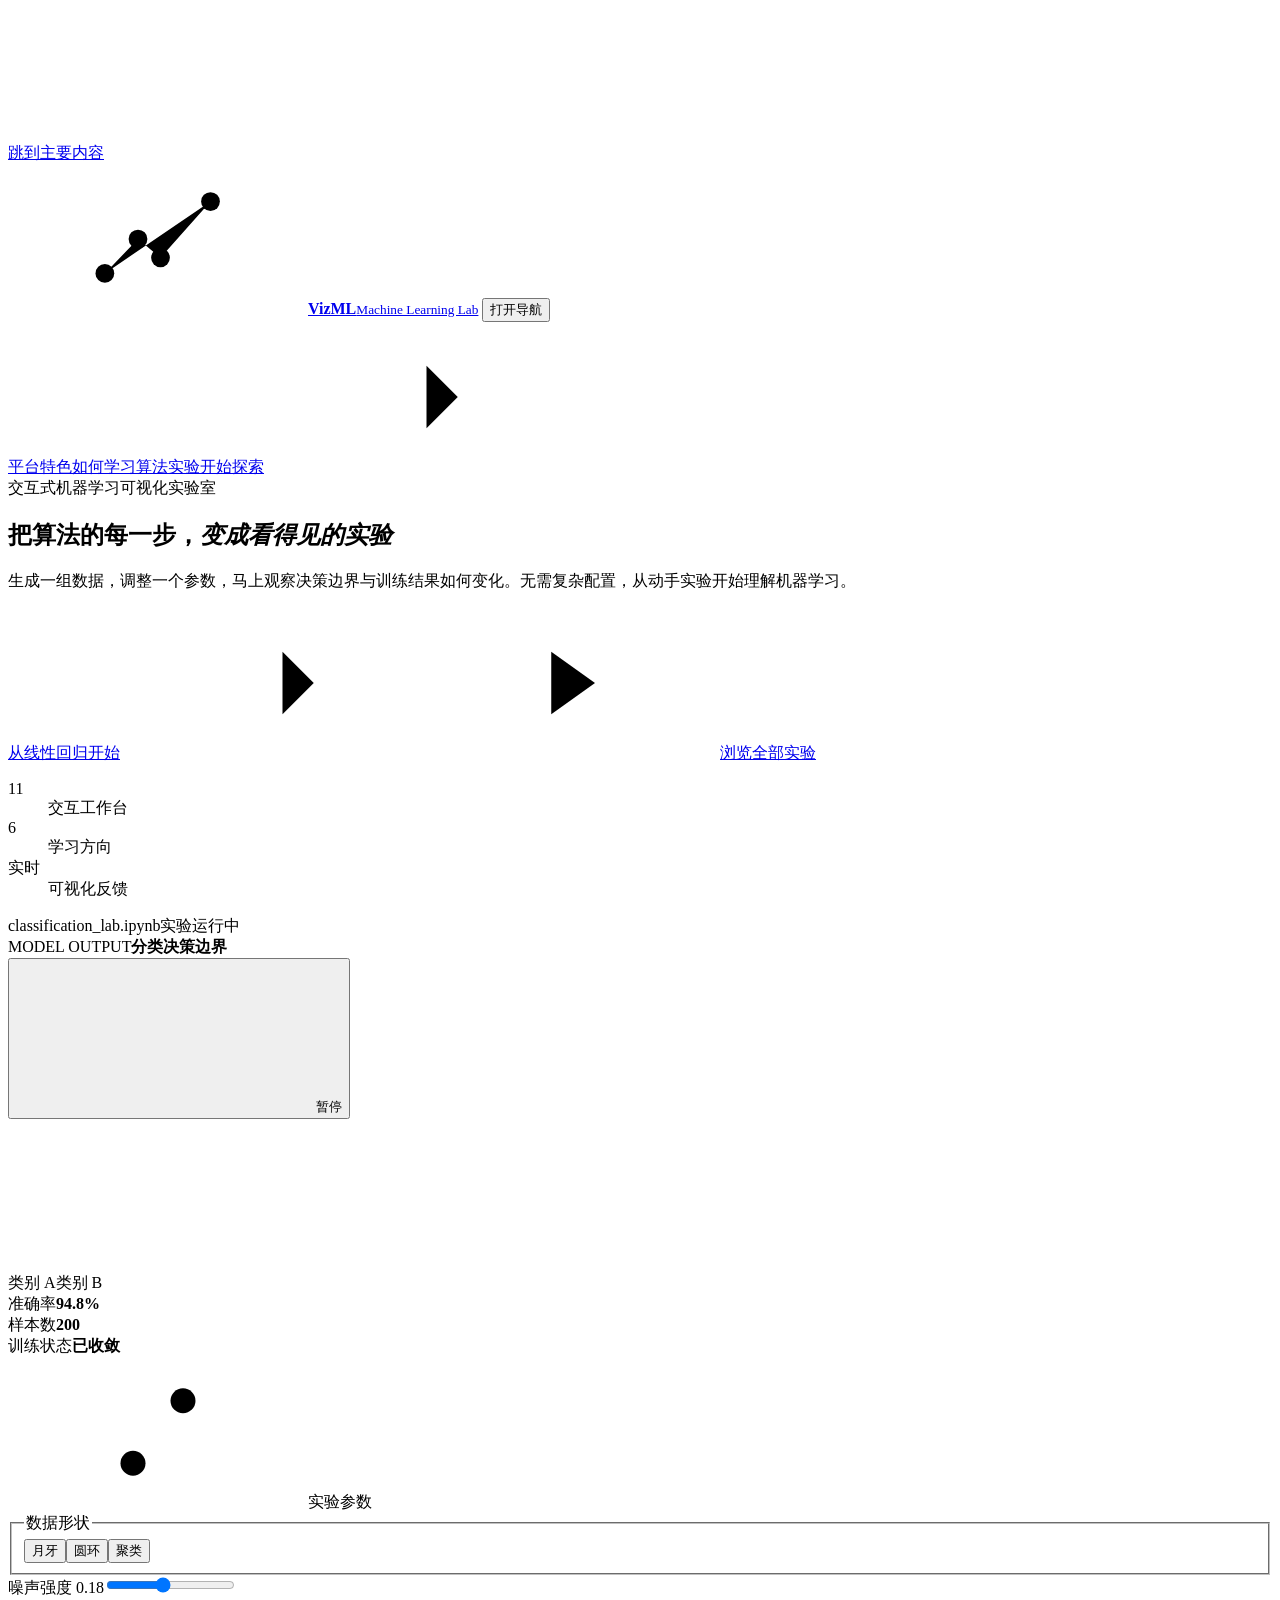
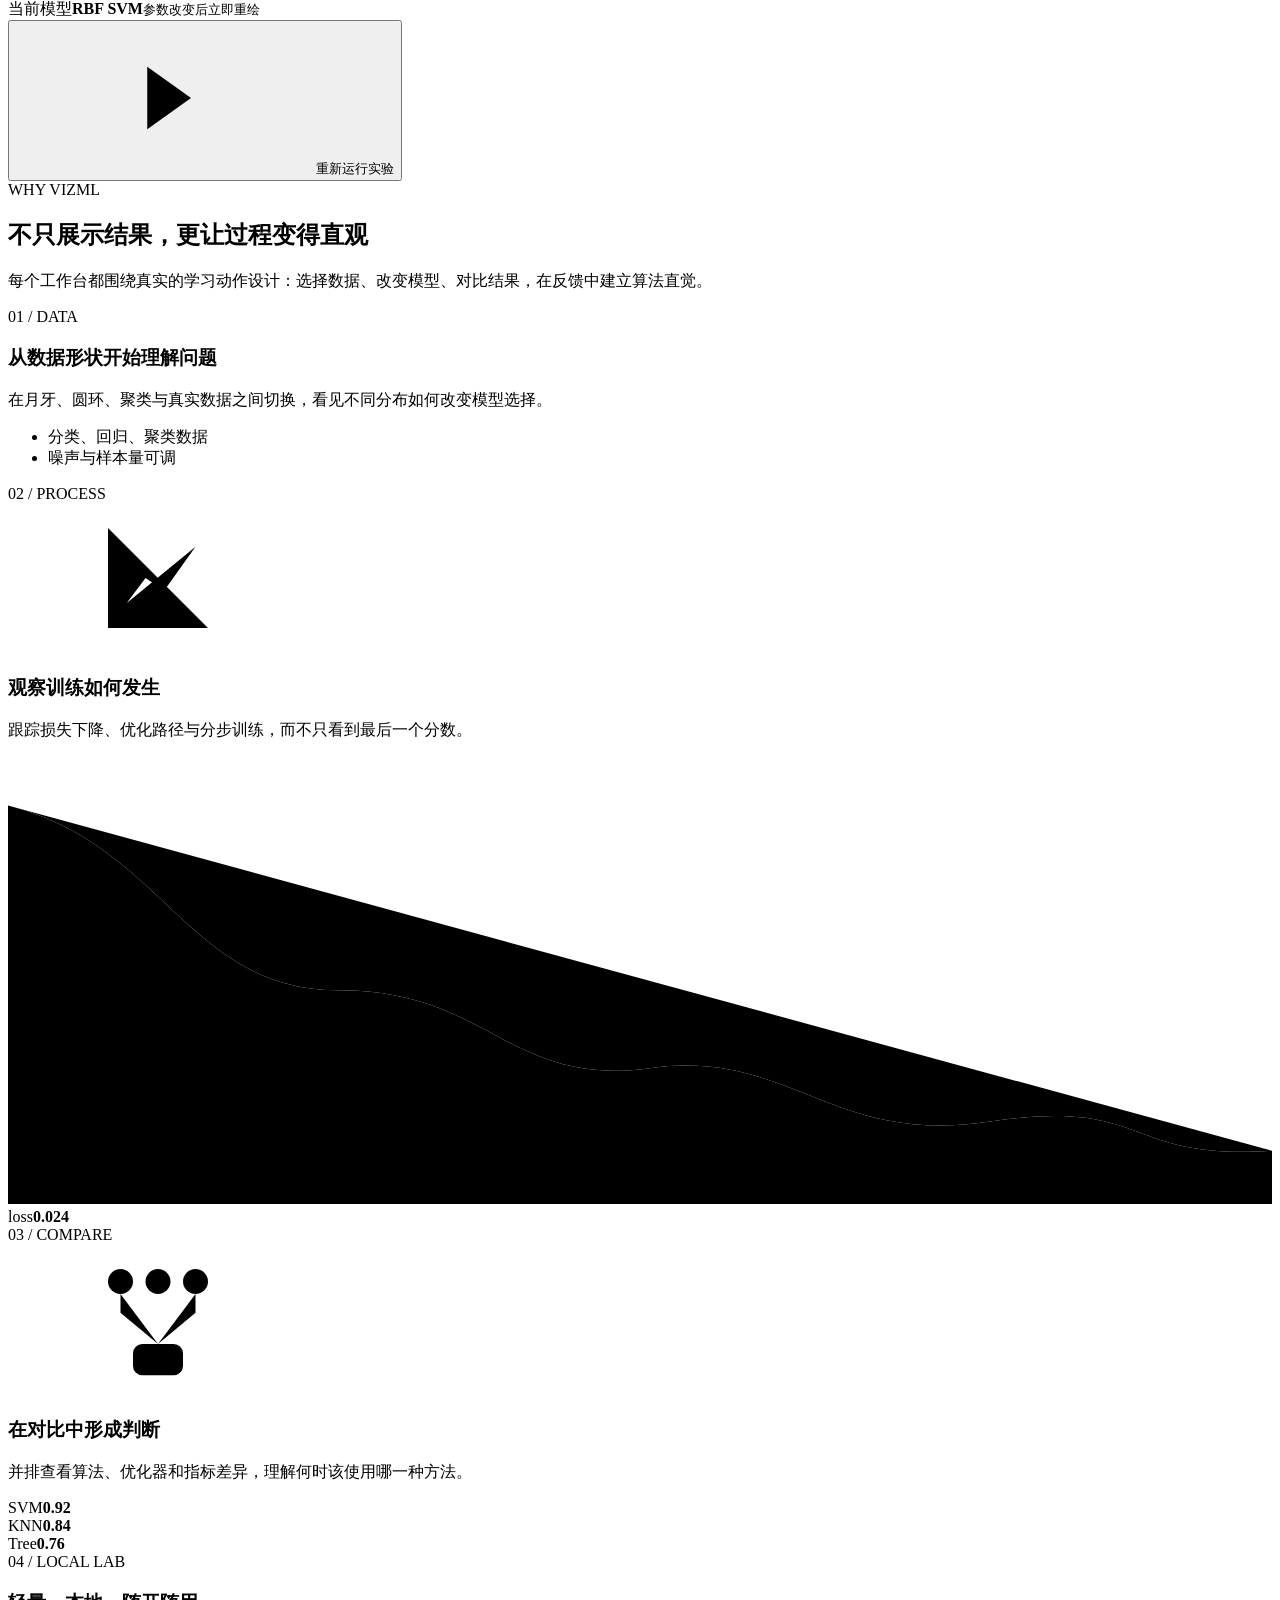
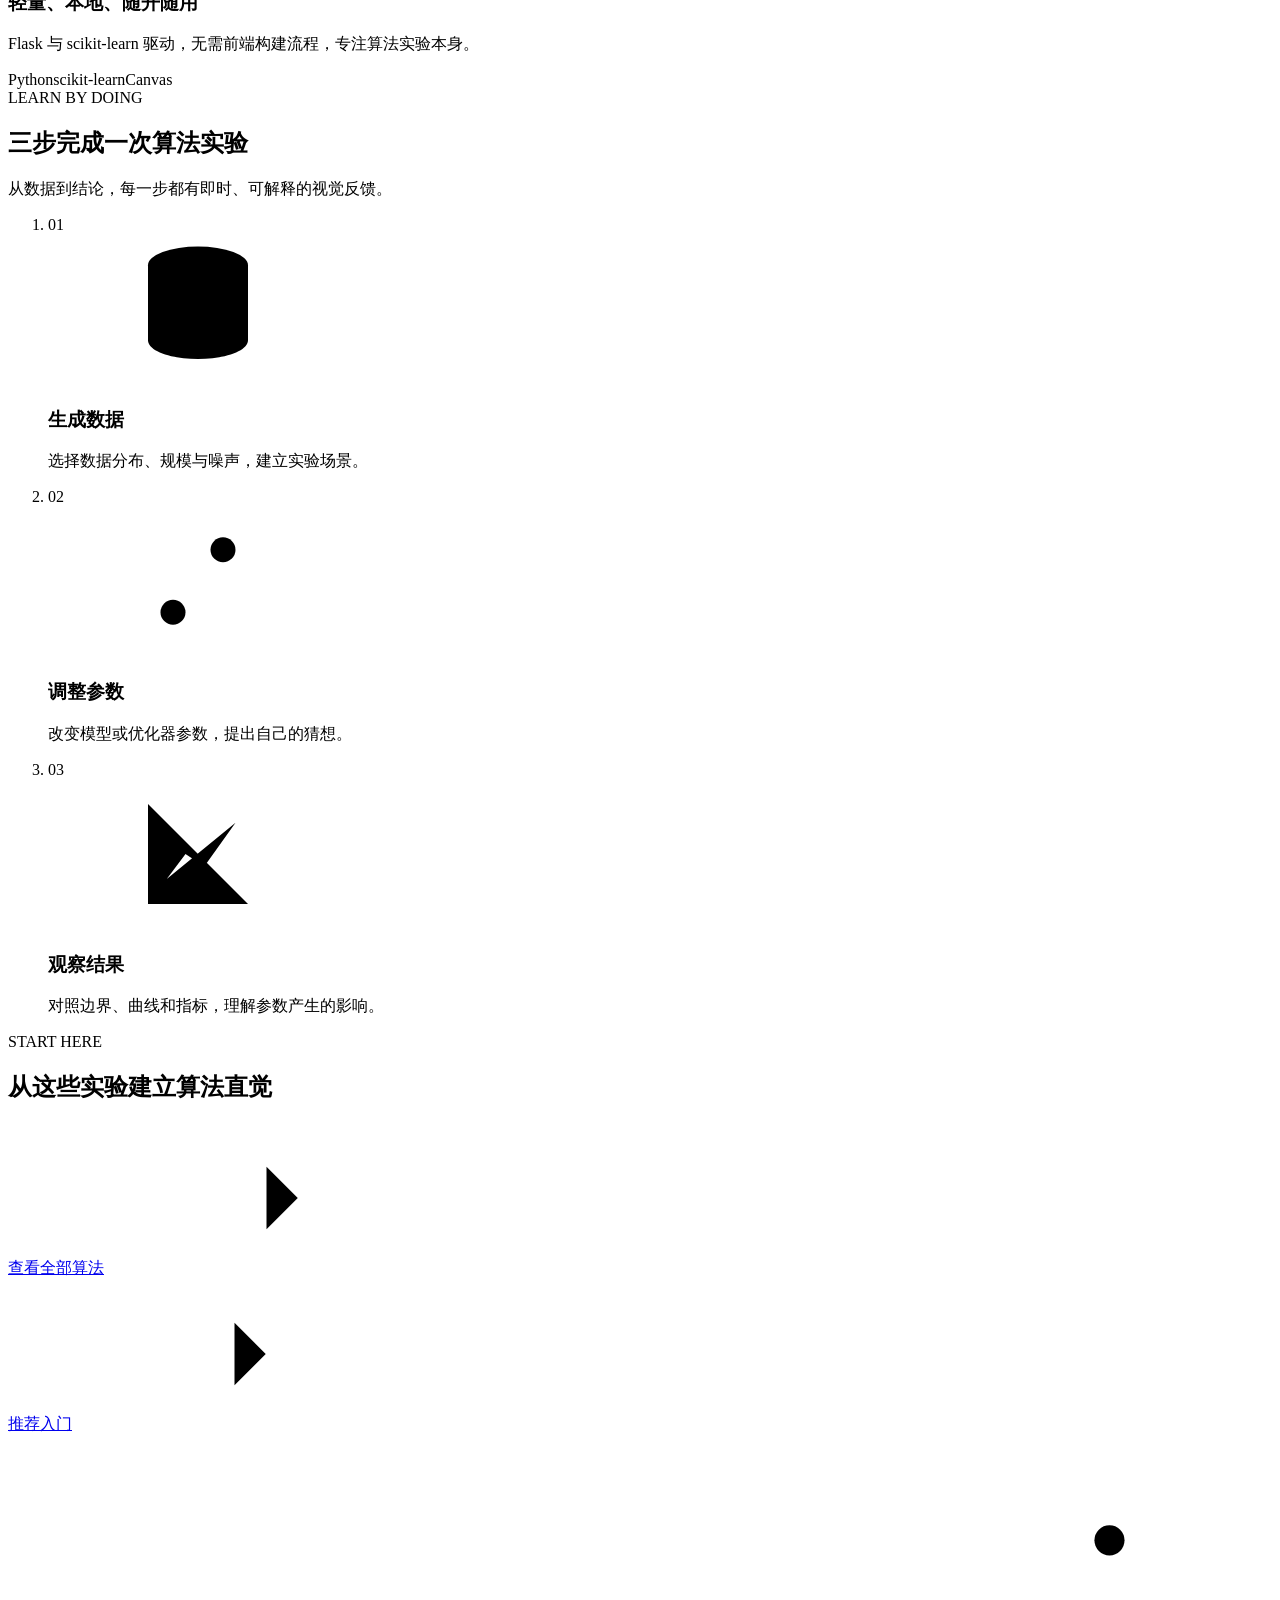
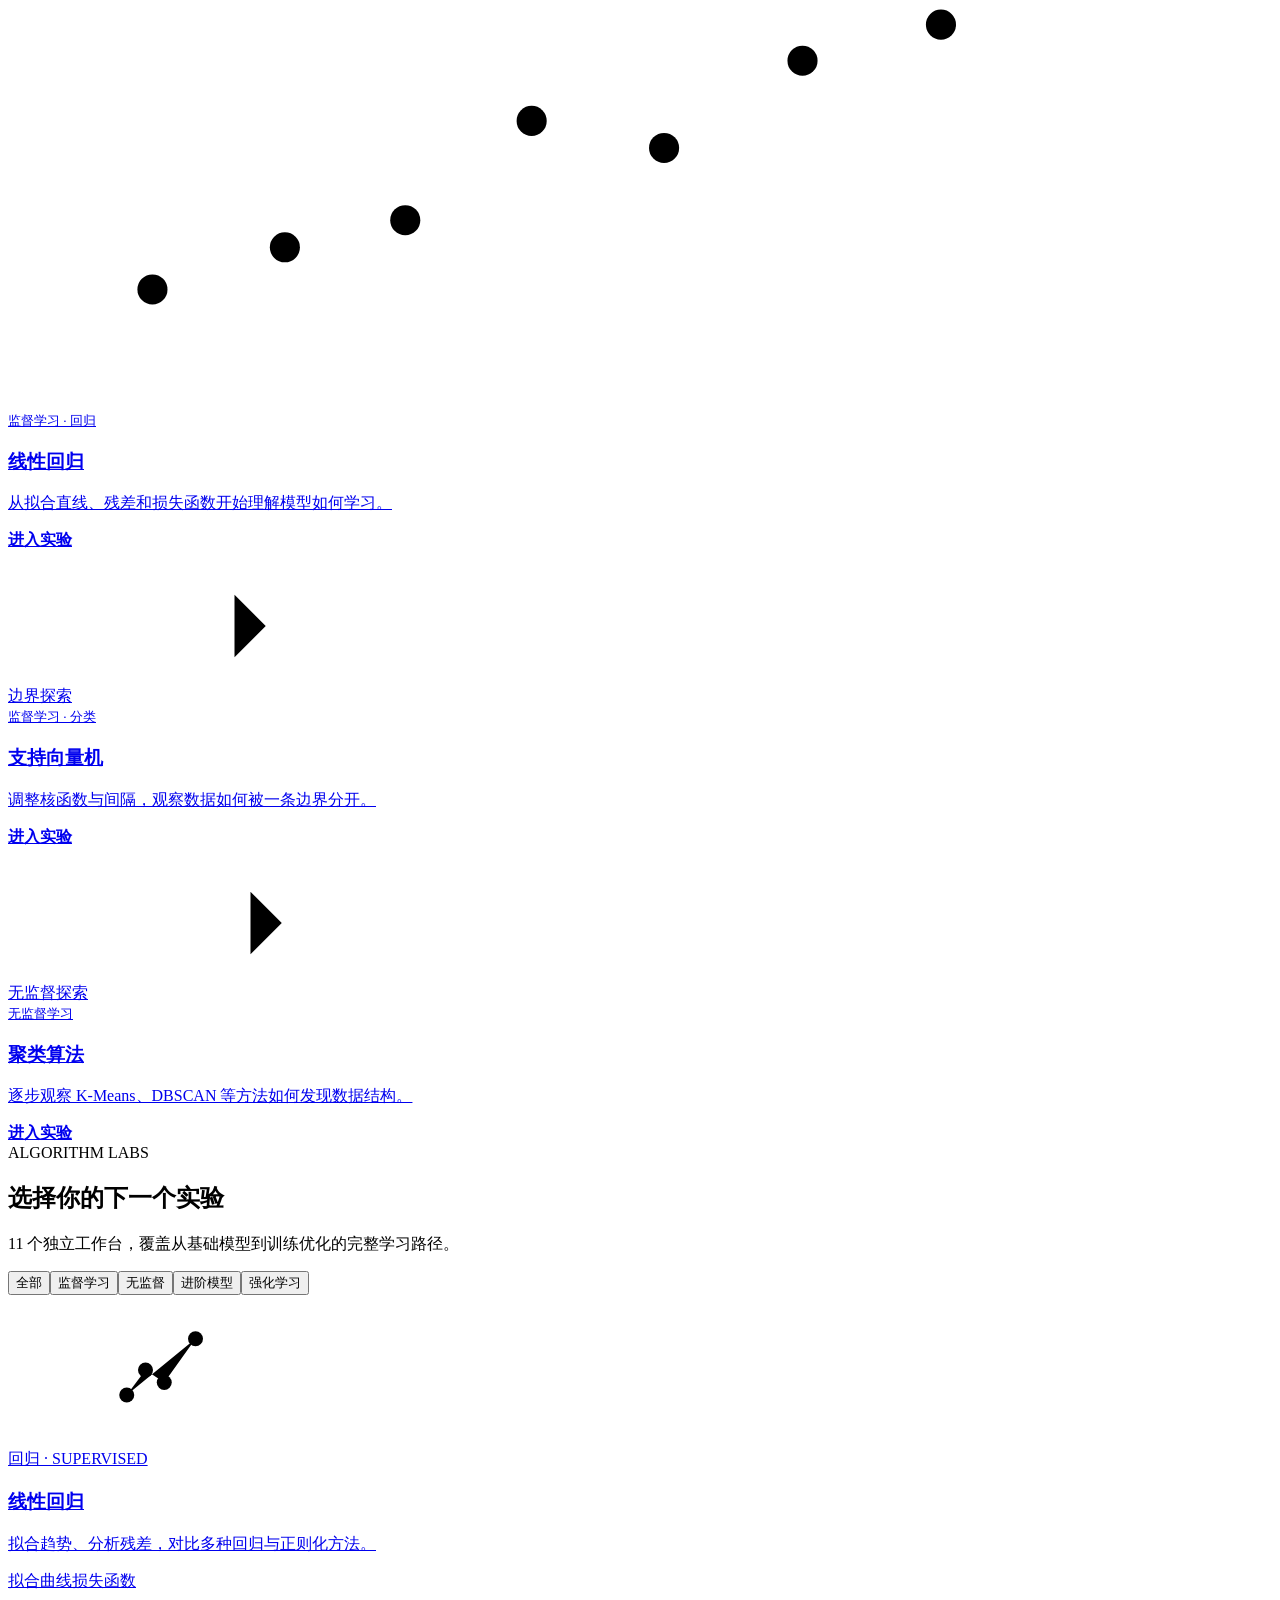
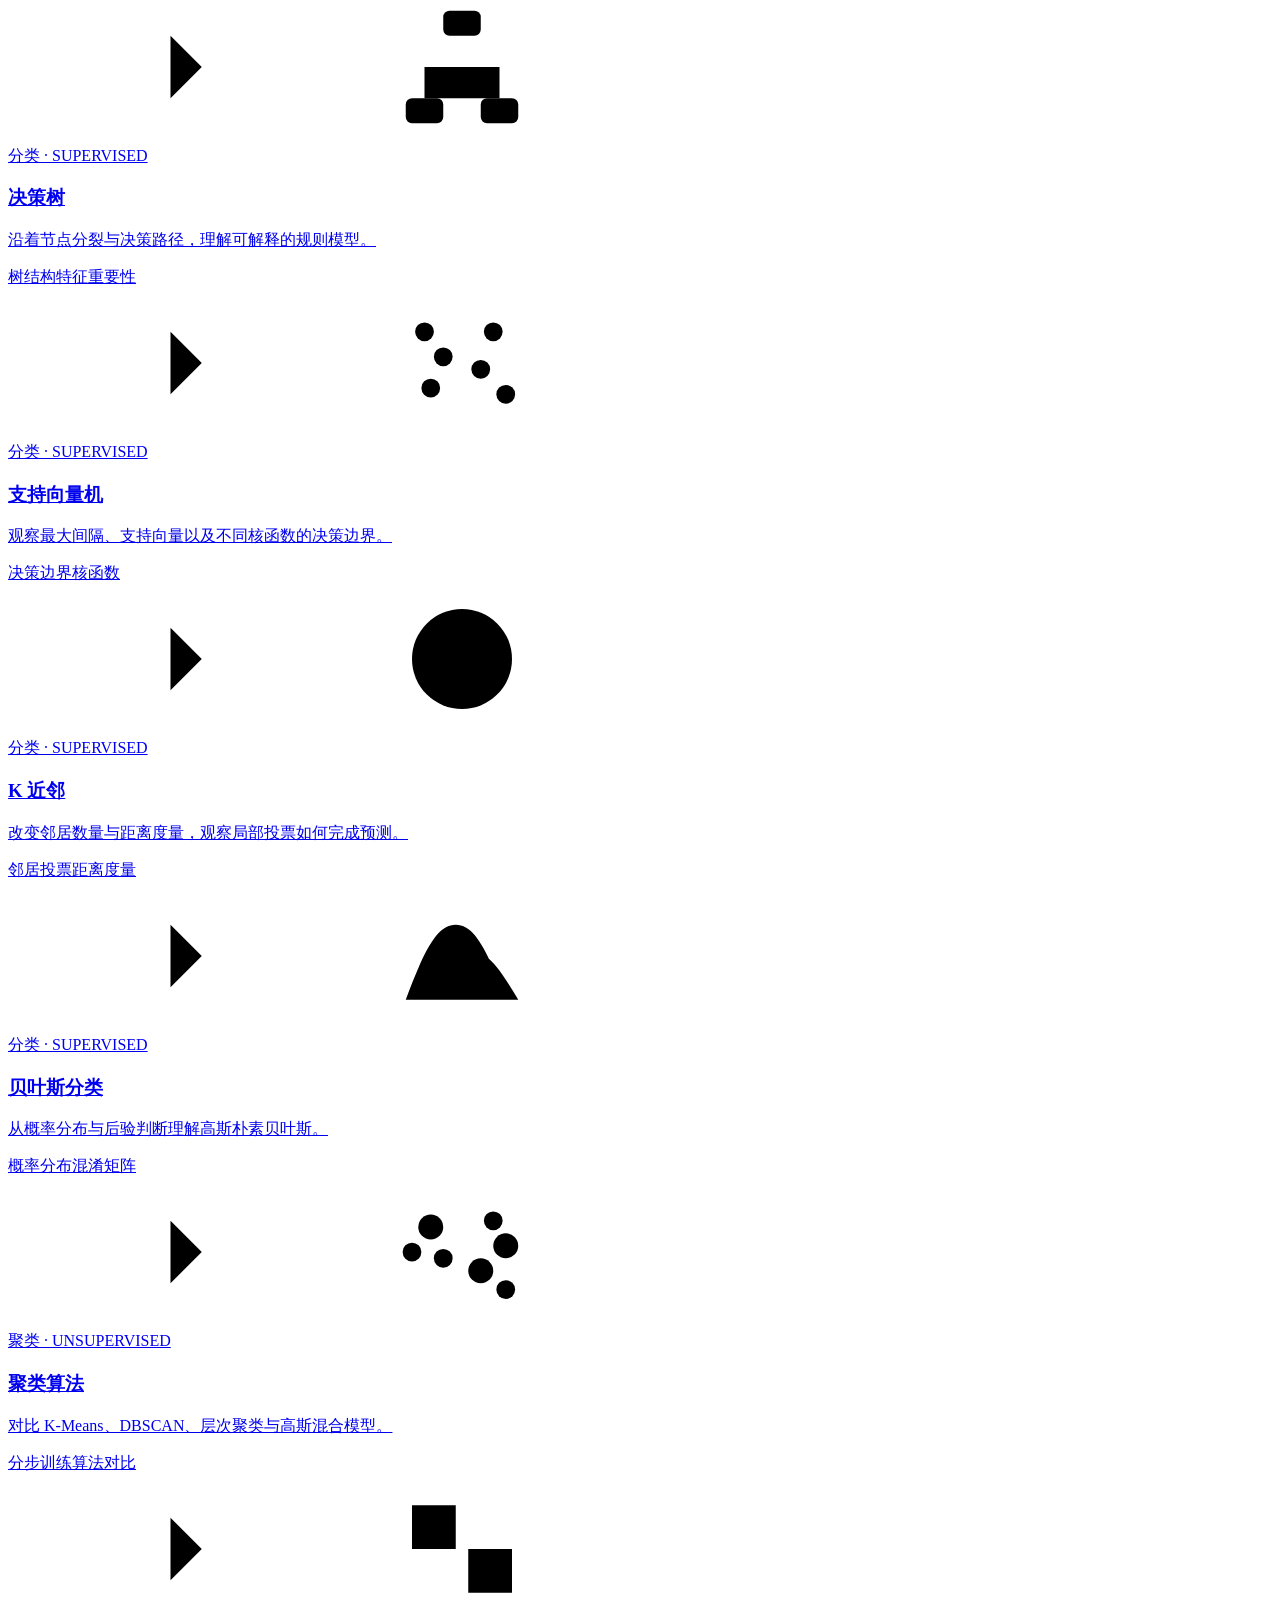
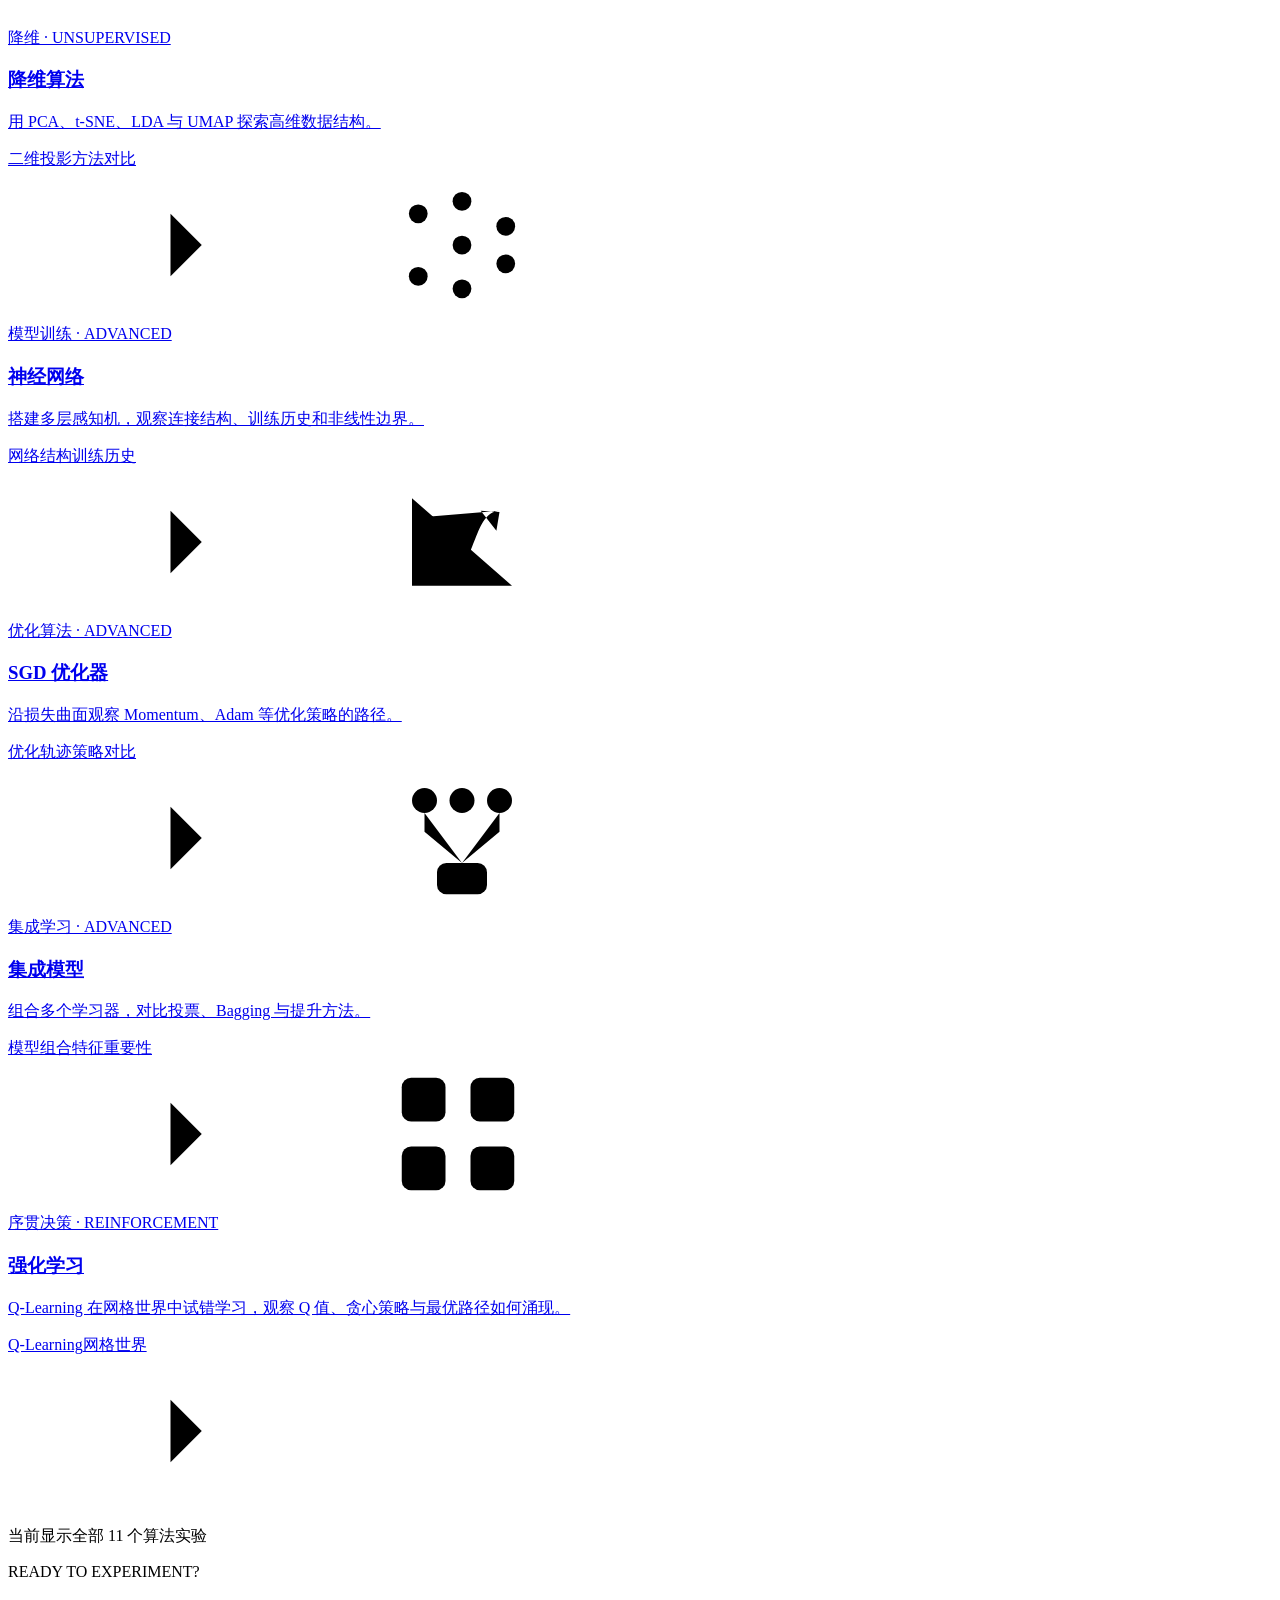
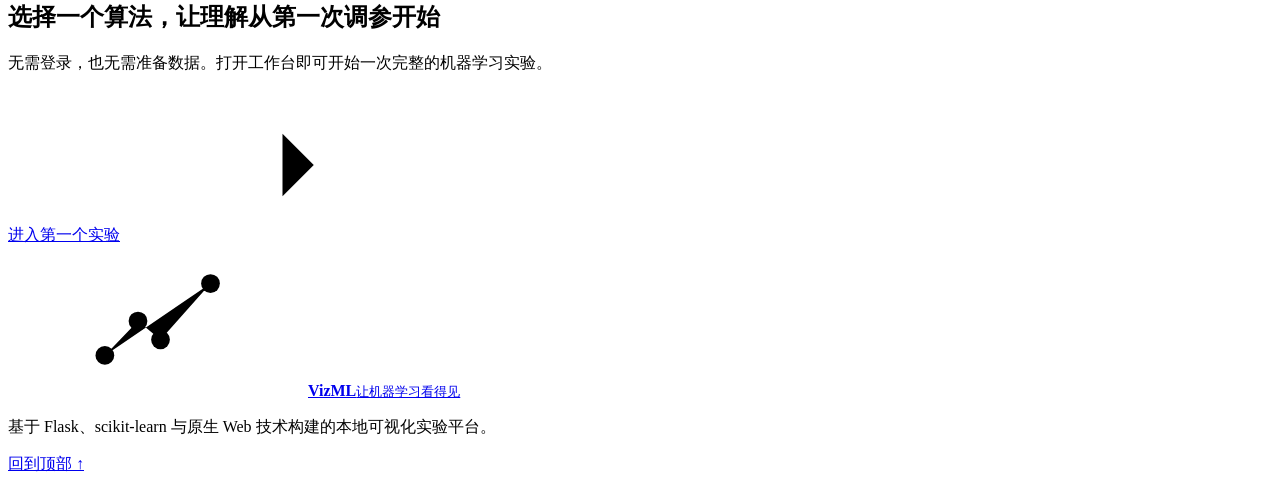
==== commit b86f03d5: "feat: add reinforcement learning lab with classic grid worlds" ====
--- a/frontend/templates/index.html
+++ b/frontend/templates/index.html
@@ -30,6 +30,7 @@
         <symbol id="icon-data" viewBox="0 0 24 24"><ellipse cx="12" cy="5" rx="8" ry="3"/><path d="M4 5v6c0 1.7 3.6 3 8 3s8-1.3 8-3V5M4 11v6c0 1.7 3.6 3 8 3s8-1.3 8-3v-6"/></symbol>
         <symbol id="icon-sliders" viewBox="0 0 24 24"><path d="M4 7h10M18 7h2M4 17h2M10 17h10"/><circle cx="16" cy="7" r="2"/><circle cx="8" cy="17" r="2"/></symbol>
         <symbol id="icon-chart" viewBox="0 0 24 24"><path d="M4 4v16h16M7 16l3-4 3 2 5-7"/></symbol>
+<symbol id="icon-rl" viewBox="0 0 24 24"><rect x="3" y="3" width="7" height="7" rx="1.5"/><rect x="14" y="3" width="7" height="7" rx="1.5"/><rect x="3" y="14" width="7" height="7" rx="1.5"/><rect x="14" y="14" width="7" height="7" rx="1.5"/><path d="M10 6.5h4M17.5 10v4M6.5 10v4M14 17.5h-4"/></symbol>
     </svg>
 
     <header class="site-header" id="top">
@@ -49,7 +50,7 @@
                     <h1 id="hero-title">把算法的每一步，<em>变成看得见的实验</em></h1>
                     <p class="hero__lead">生成一组数据，调整一个参数，马上观察决策边界与训练结果如何变化。无需复杂配置，从动手实验开始理解机器学习。</p>
                     <div class="hero__actions"><a class="button button--primary" href="/html/linear_regression.html">从线性回归开始<svg><use href="#icon-arrow"></use></svg></a><a class="button button--ghost" href="#algorithms"><svg><use href="#icon-play"></use></svg>浏览全部实验</a></div>
-                    <dl class="hero__stats" aria-label="平台概览"><div><dt>10</dt><dd>交互工作台</dd></div><div><dt>5</dt><dd>学习方向</dd></div><div><dt>实时</dt><dd>可视化反馈</dd></div></dl>
+                    <dl class="hero__stats" aria-label="平台概览"><div><dt>11</dt><dd>交互工作台</dd></div><div><dt>6</dt><dd>学习方向</dd></div><div><dt>实时</dt><dd>可视化反馈</dd></div></dl>
                 </div>
 
                 <div class="lab-preview" aria-label="交互式分类数据预览">
@@ -94,7 +95,7 @@
         </section>
 
         <section class="algorithm-section" id="algorithms" aria-labelledby="algorithms-title"><div class="section-shell">
-            <div class="section-heading section-heading--split algorithm-heading"><div><span class="section-kicker">ALGORITHM LABS</span><h2 id="algorithms-title">选择你的下一个实验</h2><p>10 个独立工作台，覆盖从基础模型到训练优化的完整学习路径。</p></div><div class="filter-group" role="group" aria-label="按类别筛选算法"><button class="filter-button is-active" type="button" data-category="all" aria-pressed="true">全部</button><button class="filter-button" type="button" data-category="supervised" aria-pressed="false">监督学习</button><button class="filter-button" type="button" data-category="unsupervised" aria-pressed="false">无监督</button><button class="filter-button" type="button" data-category="advanced" aria-pressed="false">进阶模型</button></div></div>
+            <div class="section-heading section-heading--split algorithm-heading"><div><span class="section-kicker">ALGORITHM LABS</span><h2 id="algorithms-title">选择你的下一个实验</h2><p>11 个独立工作台，覆盖从基础模型到训练优化的完整学习路径。</p></div><div class="filter-group" role="group" aria-label="按类别筛选算法"><button class="filter-button is-active" type="button" data-category="all" aria-pressed="true">全部</button><button class="filter-button" type="button" data-category="supervised" aria-pressed="false">监督学习</button><button class="filter-button" type="button" data-category="unsupervised" aria-pressed="false">无监督</button><button class="filter-button" type="button" data-category="advanced" aria-pressed="false">进阶模型</button><button class="filter-button" type="button" data-category="rl" aria-pressed="false">强化学习</button></div></div>
             <div class="lab-directory" id="algorithmGrid">
                 <a class="lab-card" data-category="supervised" href="/html/linear_regression.html"><span class="lab-card__icon tone-indigo"><svg><use href="#icon-regression"></use></svg></span><div><span class="lab-card__type">回归 · SUPERVISED</span><h3>线性回归</h3><p>拟合趋势、分析残差，对比多种回归与正则化方法。</p><div class="tag-row"><span>拟合曲线</span><span>损失函数</span></div></div><svg class="card-arrow"><use href="#icon-arrow"></use></svg></a>
                 <a class="lab-card" data-category="supervised" href="/html/decision_tree.html"><span class="lab-card__icon tone-amber"><svg><use href="#icon-tree"></use></svg></span><div><span class="lab-card__type">分类 · SUPERVISED</span><h3>决策树</h3><p>沿着节点分裂与决策路径，理解可解释的规则模型。</p><div class="tag-row"><span>树结构</span><span>特征重要性</span></div></div><svg class="card-arrow"><use href="#icon-arrow"></use></svg></a>
@@ -105,8 +106,8 @@
                 <a class="lab-card" data-category="unsupervised" href="/html/dimensionality_reduction.html"><span class="lab-card__icon tone-cyan"><svg><use href="#icon-dimension"></use></svg></span><div><span class="lab-card__type">降维 · UNSUPERVISED</span><h3>降维算法</h3><p>用 PCA、t-SNE、LDA 与 UMAP 探索高维数据结构。</p><div class="tag-row"><span>二维投影</span><span>方法对比</span></div></div><svg class="card-arrow"><use href="#icon-arrow"></use></svg></a>
                 <a class="lab-card" data-category="advanced" href="/html/neural_network.html"><span class="lab-card__icon tone-purple"><svg><use href="#icon-network"></use></svg></span><div><span class="lab-card__type">模型训练 · ADVANCED</span><h3>神经网络</h3><p>搭建多层感知机，观察连接结构、训练历史和非线性边界。</p><div class="tag-row"><span>网络结构</span><span>训练历史</span></div></div><svg class="card-arrow"><use href="#icon-arrow"></use></svg></a>
                 <a class="lab-card" data-category="advanced" href="/html/sgd.html"><span class="lab-card__icon tone-orange"><svg><use href="#icon-sgd"></use></svg></span><div><span class="lab-card__type">优化算法 · ADVANCED</span><h3>SGD 优化器</h3><p>沿损失曲面观察 Momentum、Adam 等优化策略的路径。</p><div class="tag-row"><span>优化轨迹</span><span>策略对比</span></div></div><svg class="card-arrow"><use href="#icon-arrow"></use></svg></a>
-                <a class="lab-card" data-category="advanced" href="/html/ensemble.html"><span class="lab-card__icon tone-green"><svg><use href="#icon-ensemble"></use></svg></span><div><span class="lab-card__type">集成学习 · ADVANCED</span><h3>集成模型</h3><p>组合多个学习器，对比投票、Bagging 与提升方法。</p><div class="tag-row"><span>模型组合</span><span>特征重要性</span></div></div><svg class="card-arrow"><use href="#icon-arrow"></use></svg></a>
-            </div><p class="filter-status" id="filterStatus" aria-live="polite">当前显示全部 10 个算法实验</p>
+                <a class="lab-card" data-category="advanced" href="/html/ensemble.html"><span class="lab-card__icon tone-green"><svg><use href="#icon-ensemble"></use></svg></span><div><span class="lab-card__type">集成学习 · ADVANCED</span><h3>集成模型</h3><p>组合多个学习器，对比投票、Bagging 与提升方法。</p><div class="tag-row"><span>模型组合</span><span>特征重要性</span></div></div><svg class="card-arrow"><use href="#icon-arrow"></use></svg></a><a class="lab-card" data-category="rl" href="/html/reinforcement_learning.html"><span class="lab-card__icon tone-purple"><svg><use href="#icon-rl"></use></svg></span><div><span class="lab-card__type">序贯决策 · REINFORCEMENT</span><h3>强化学习</h3><p>Q-Learning 在网格世界中试错学习，观察 Q 值、贪心策略与最优路径如何涌现。</p><div class="tag-row"><span>Q-Learning</span><span>网格世界</span></div></div><svg class="card-arrow"><use href="#icon-arrow"></use></svg></a>
+            </div><p class="filter-status" id="filterStatus" aria-live="polite">当前显示全部 11 个算法实验</p>
         </div></section>
 
         <section class="final-cta section-shell" aria-labelledby="cta-title"><div class="final-cta__visual" aria-hidden="true"><i></i><i></i><i></i><i></i><span></span></div><div><span class="section-kicker">READY TO EXPERIMENT?</span><h2 id="cta-title">选择一个算法，让理解从第一次调参开始</h2><p>无需登录，也无需准备数据。打开工作台即可开始一次完整的机器学习实验。</p></div><a class="button button--light" href="/html/linear_regression.html">进入第一个实验<svg><use href="#icon-arrow"></use></svg></a></section>
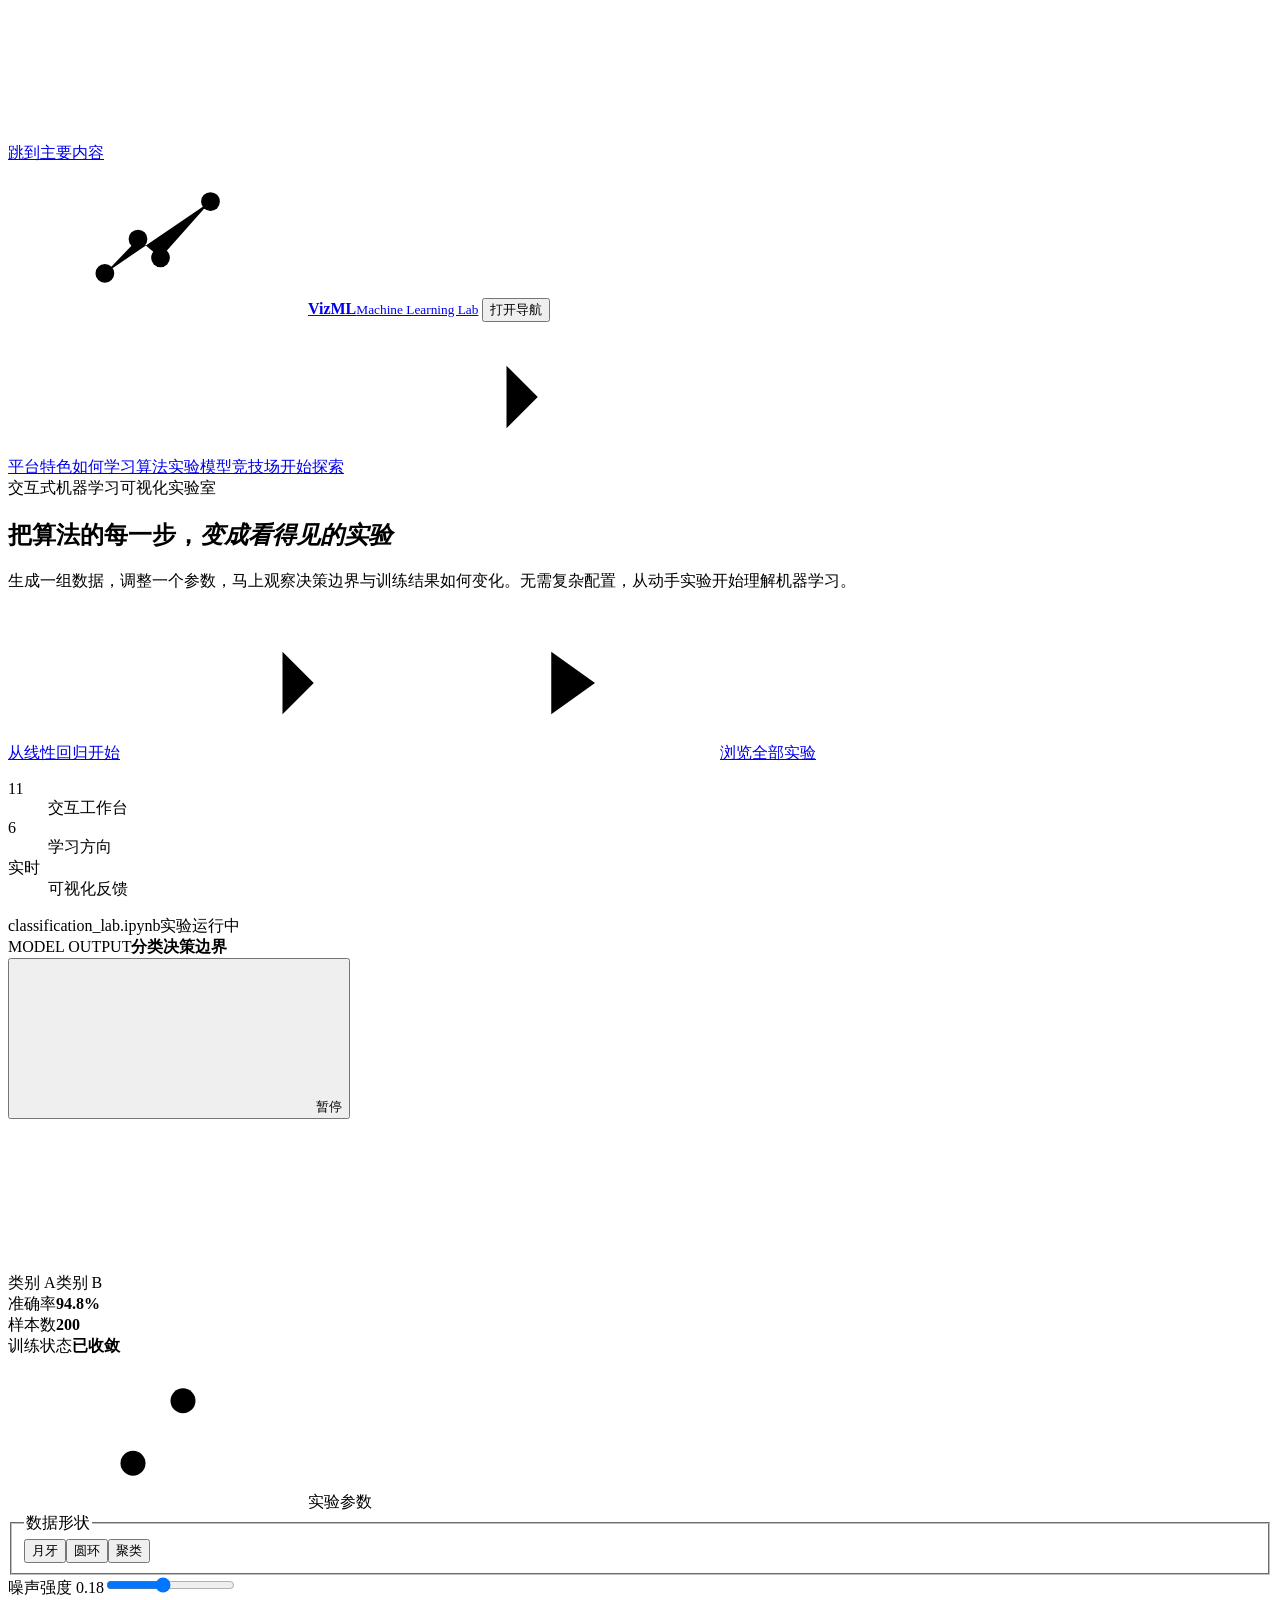
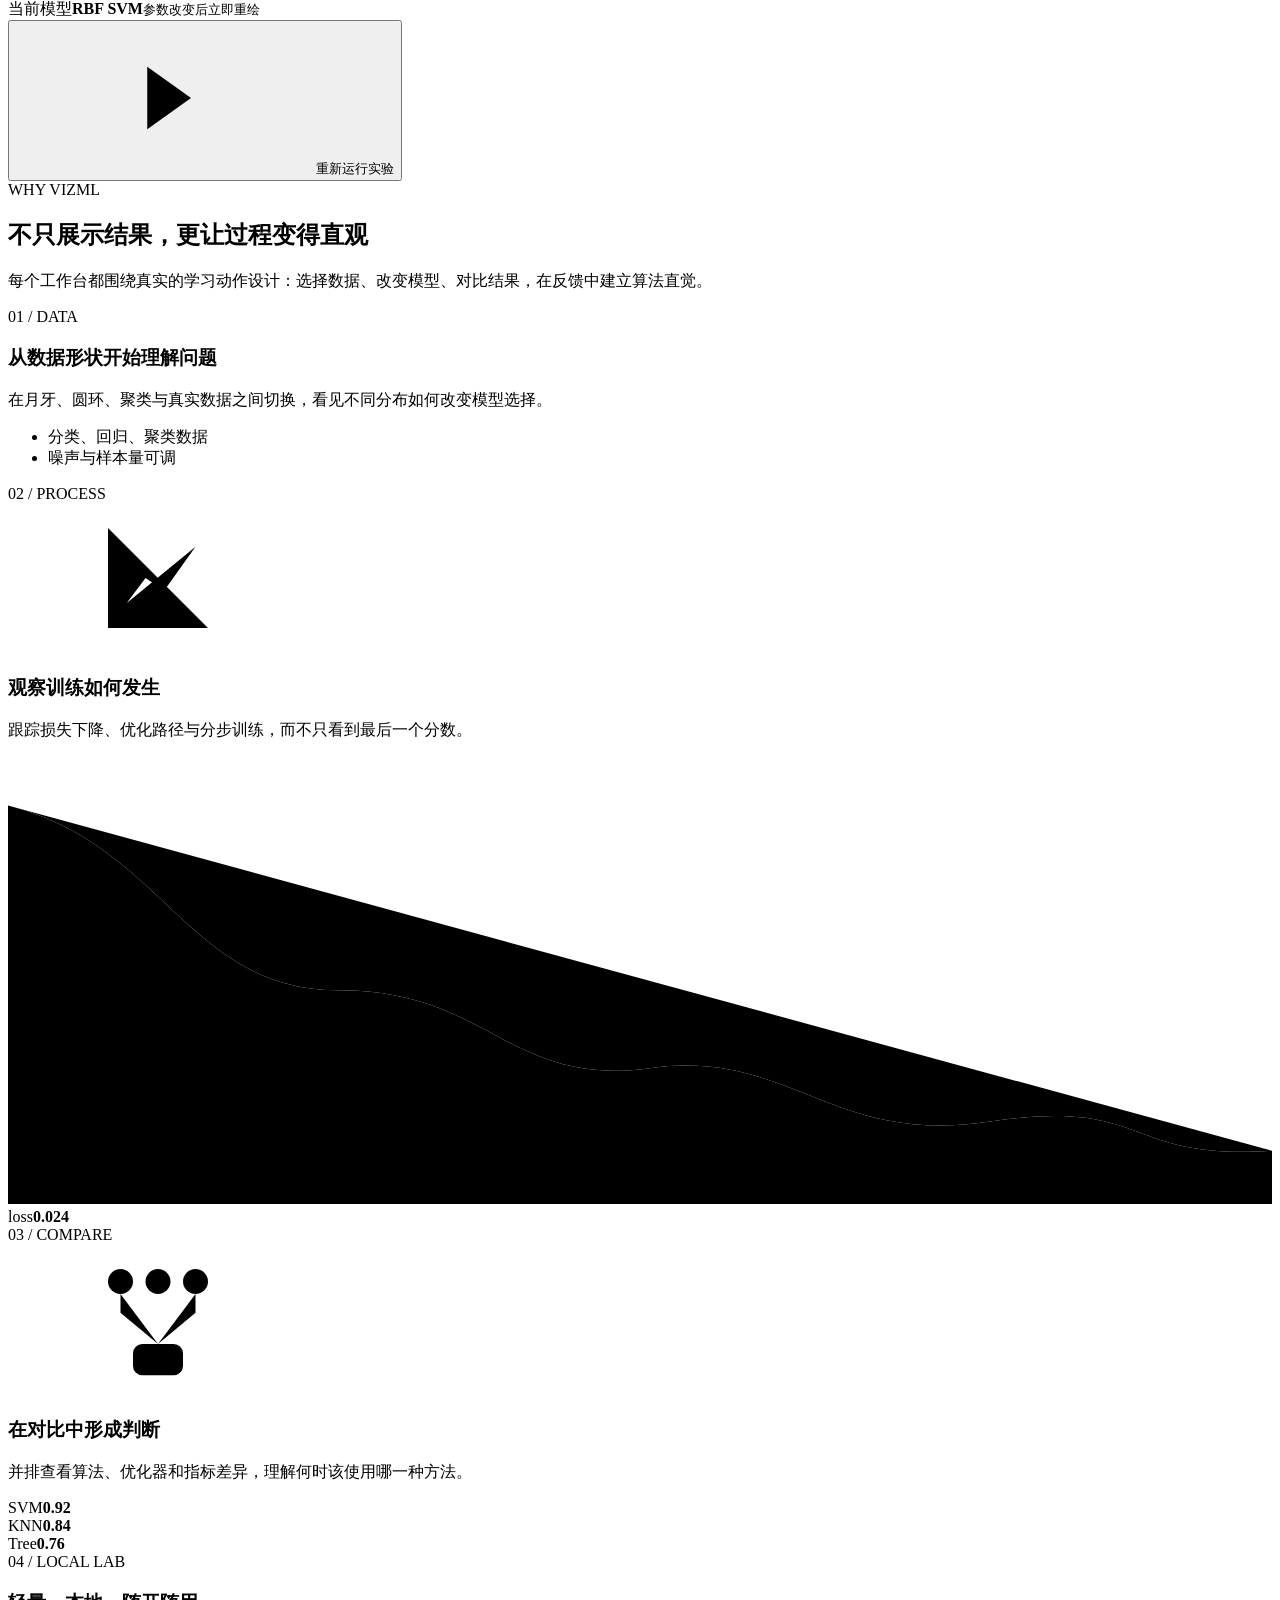
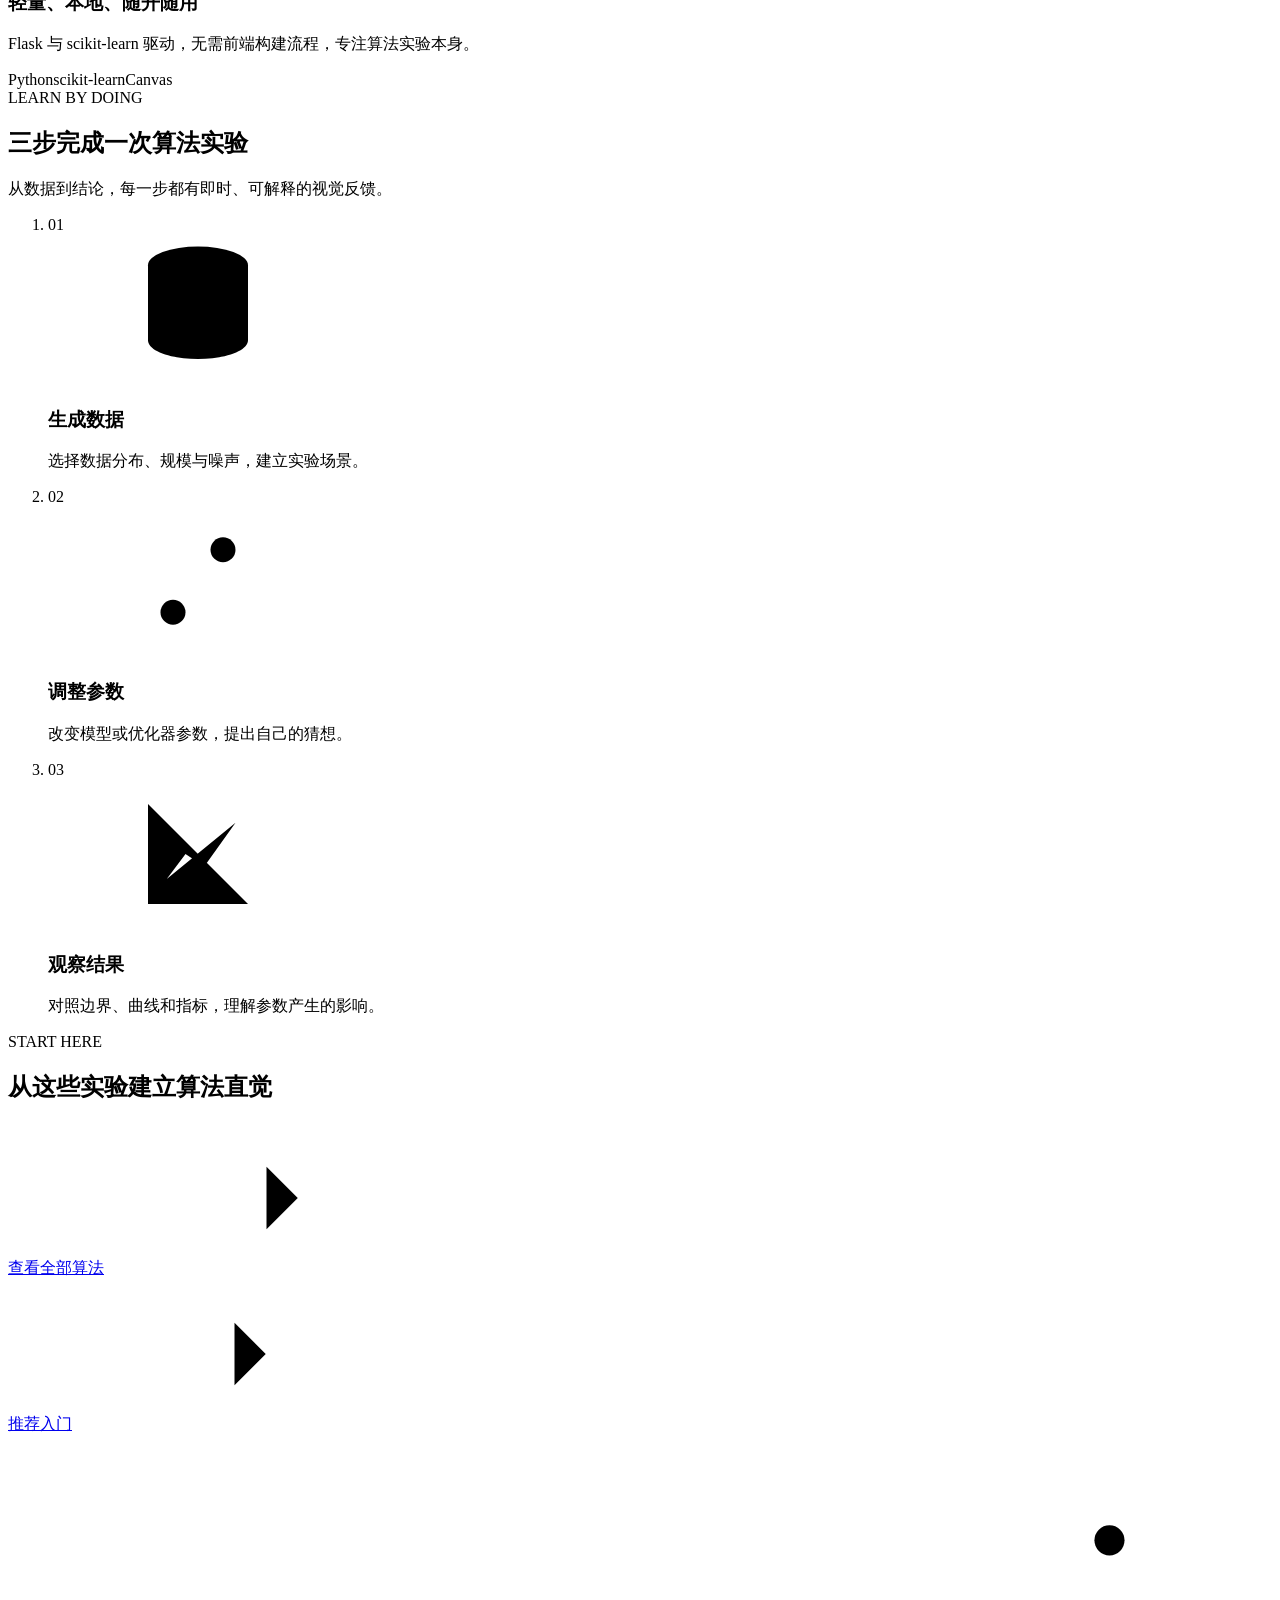
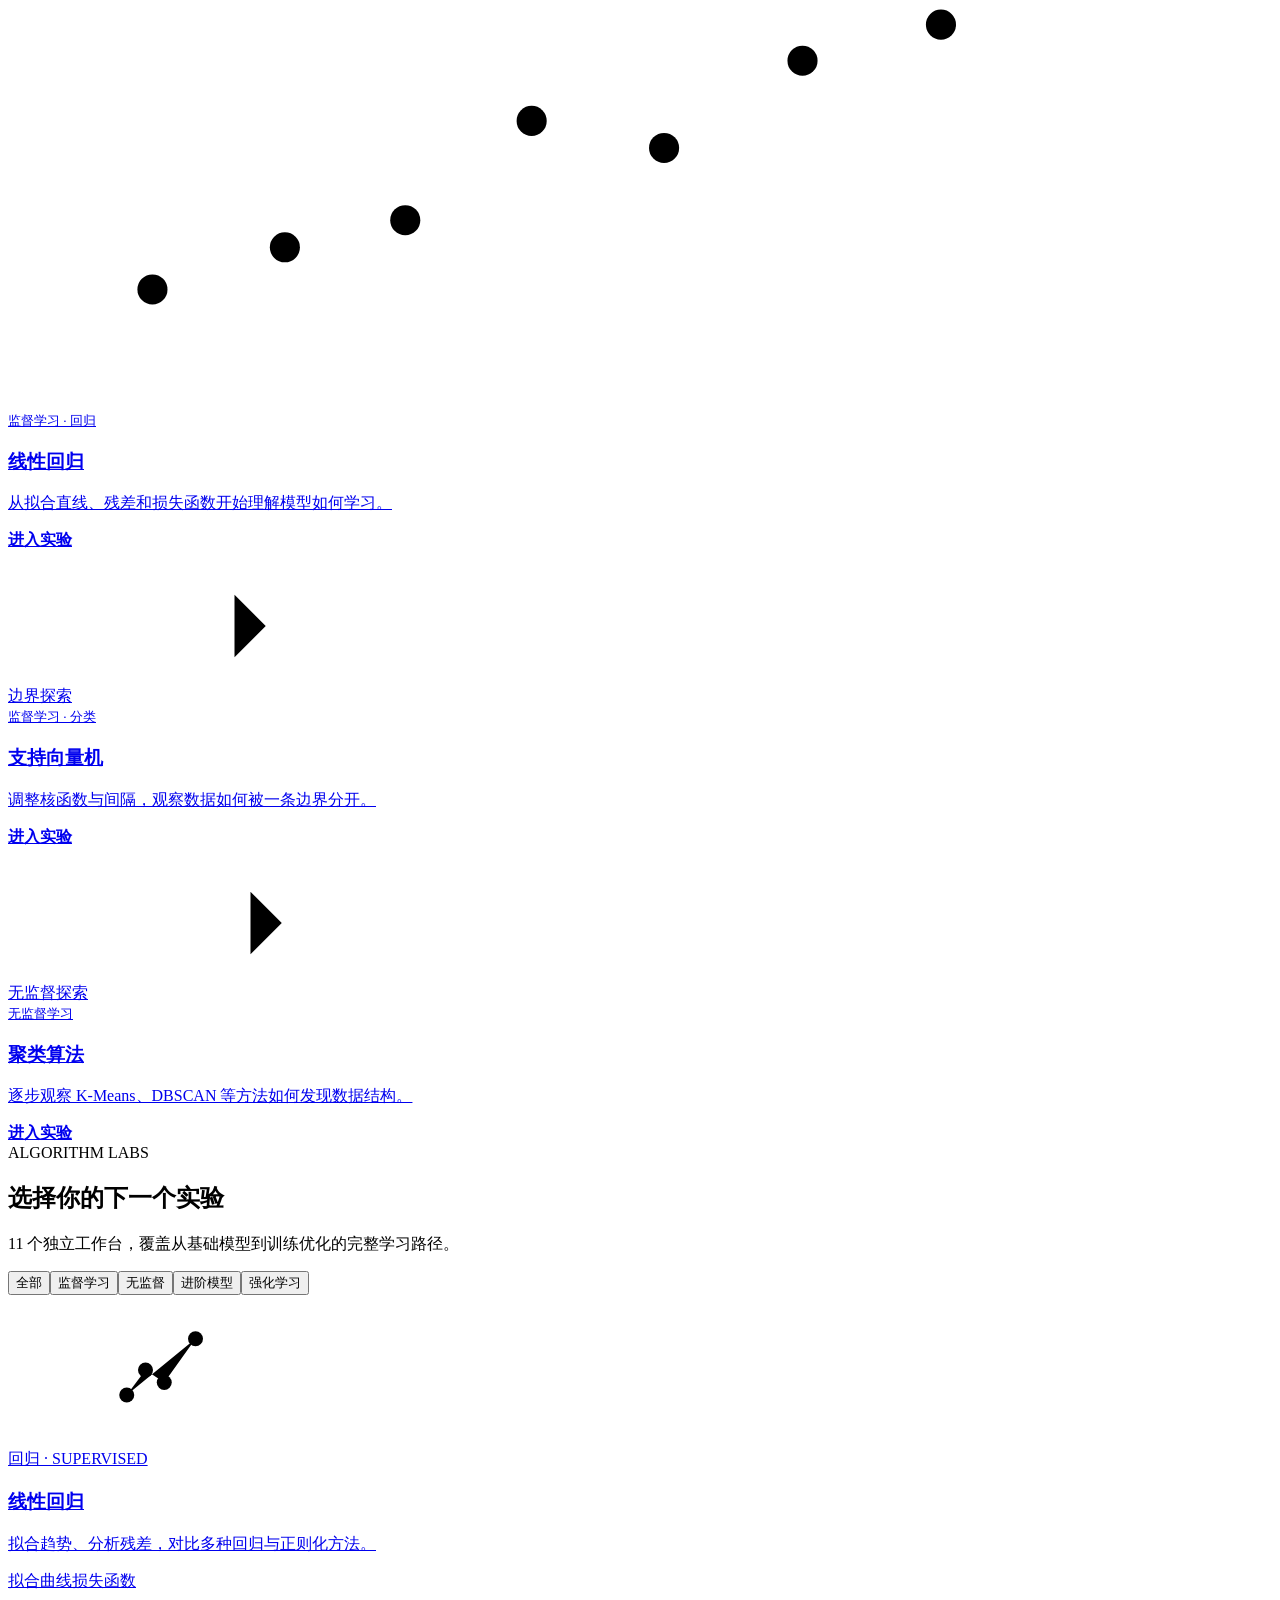
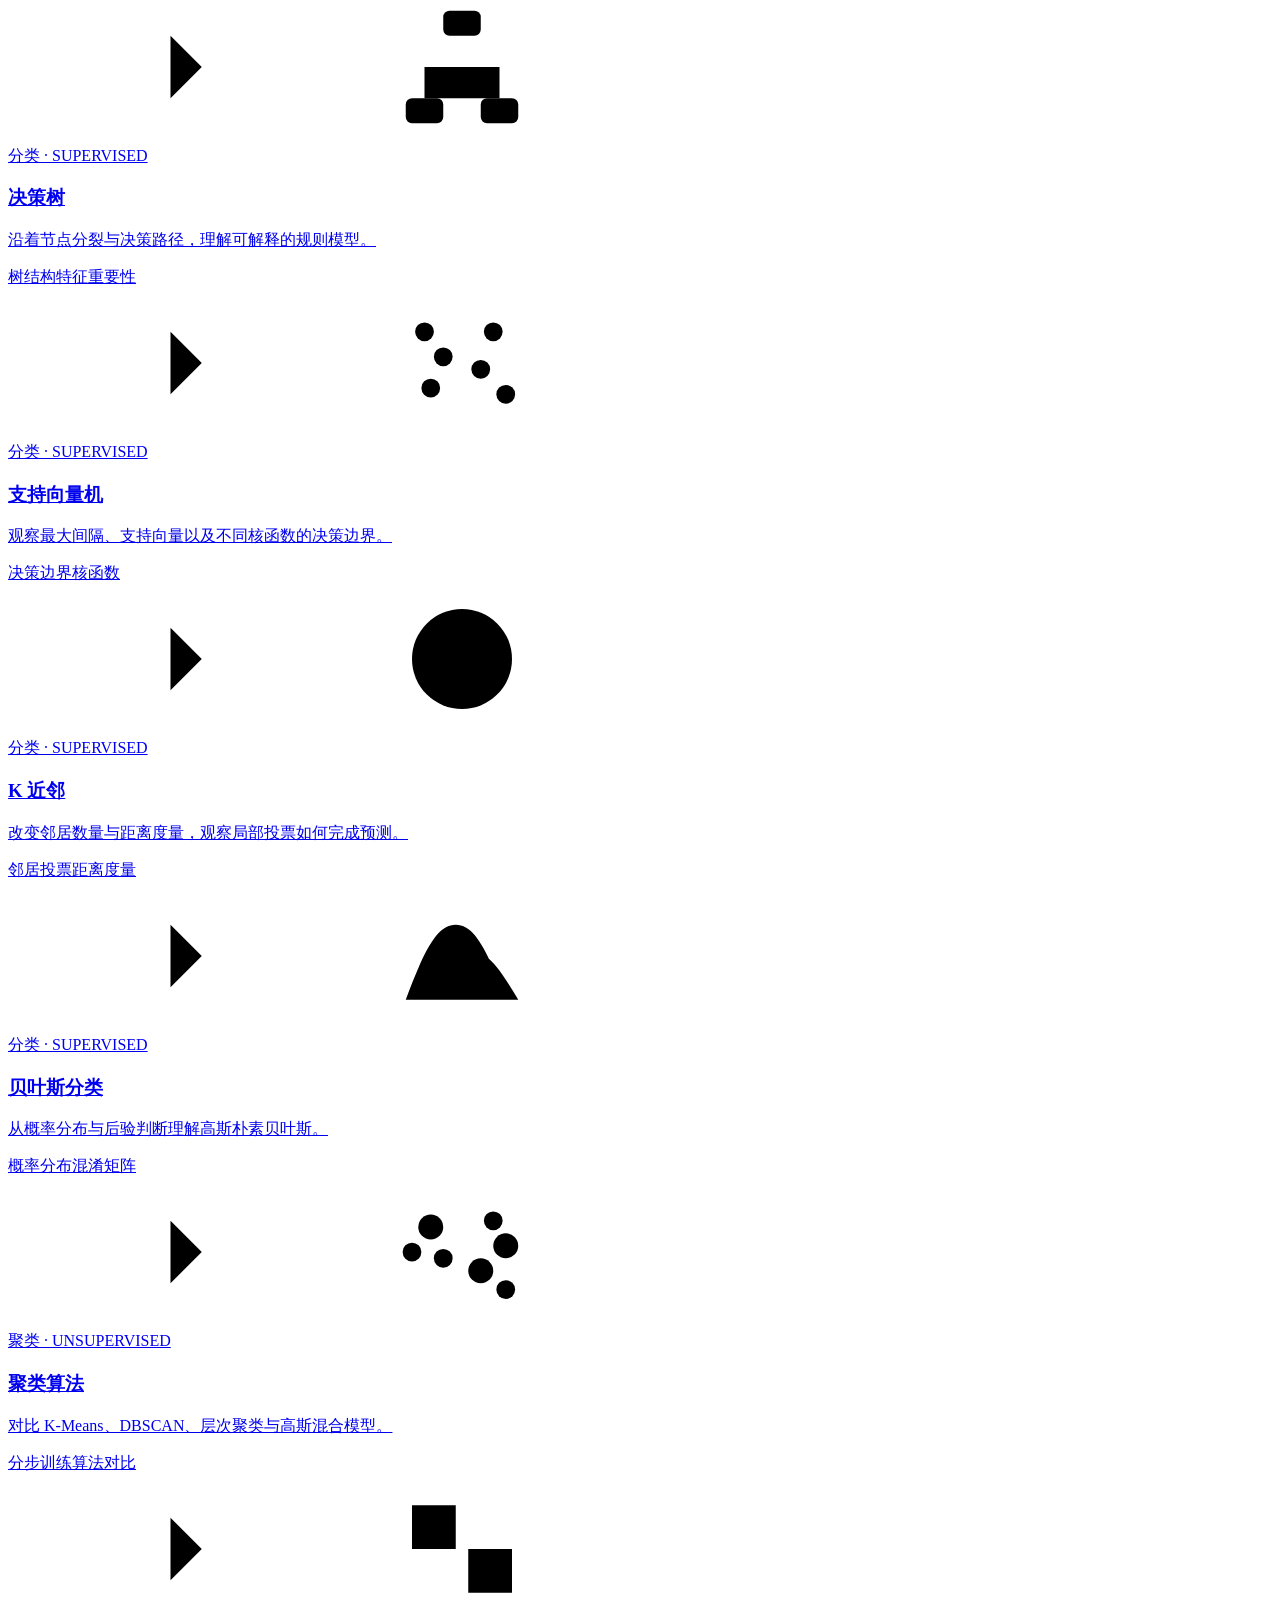
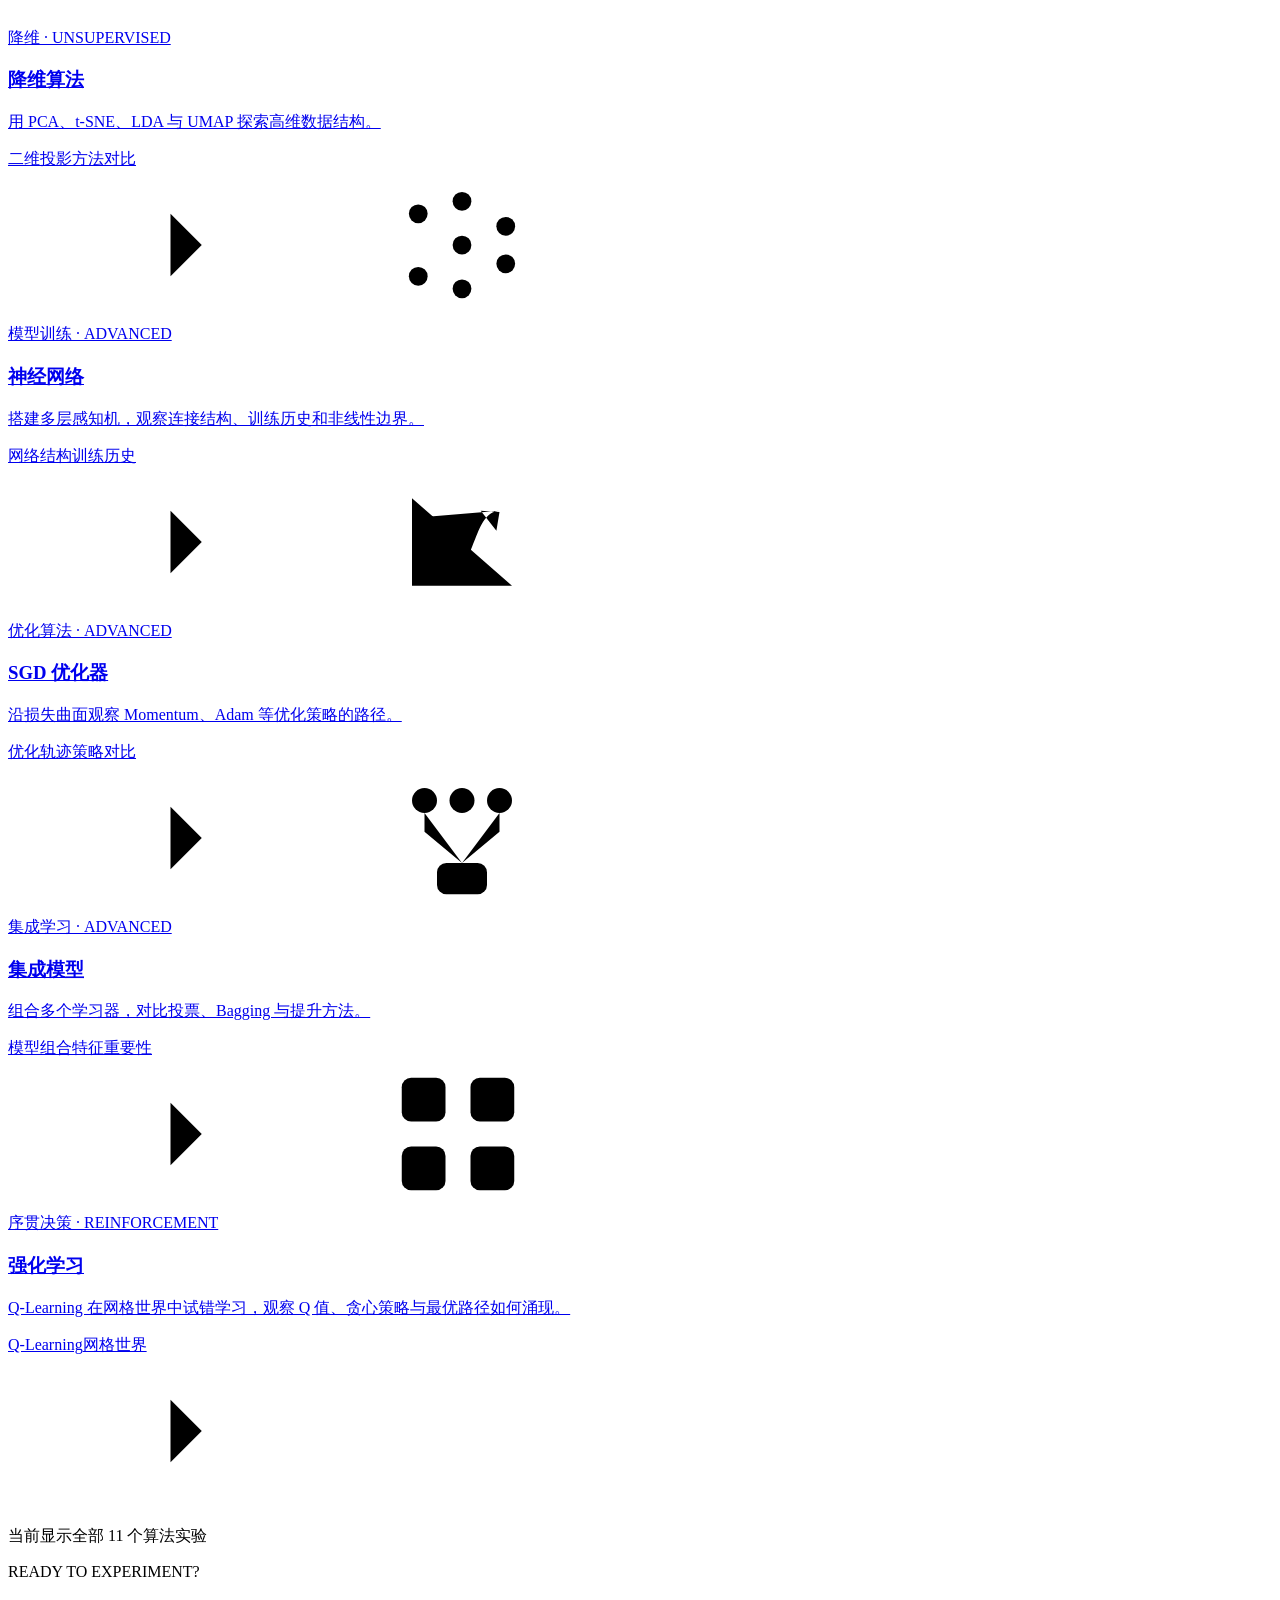
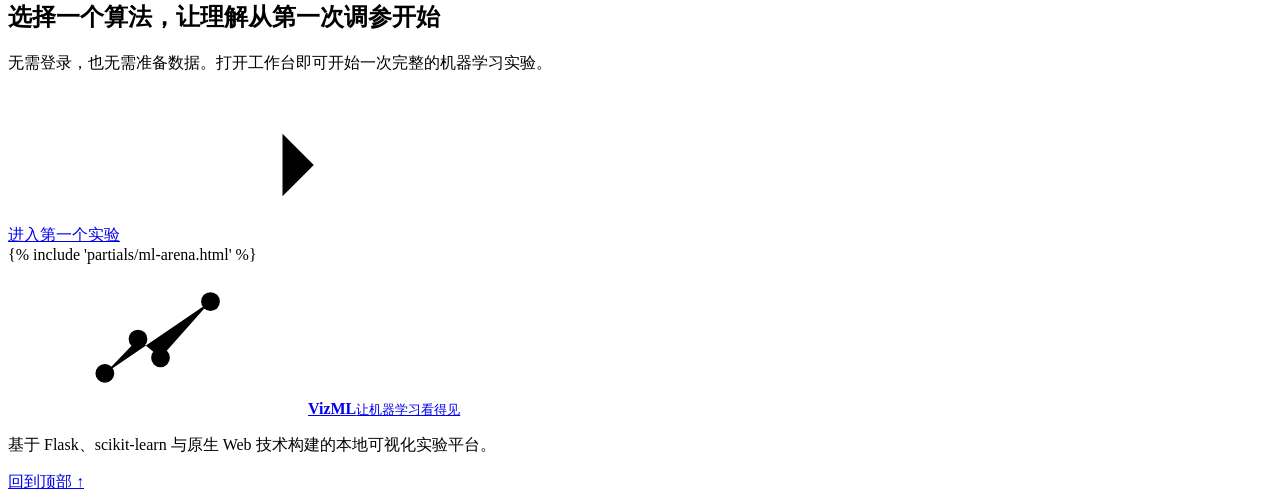
==== commit bcdc6b97: "Merge 36965c811b2f7b741ebc49c9bbf56cb41f21b8d4 into ff42e18a87b85222ed1f58f9f848bac2080a3db1" ====
--- a/frontend/templates/index.html
+++ b/frontend/templates/index.html
@@ -7,7 +7,10 @@
     <title>VizML · 让机器学习算法看得见</title>
     <link rel="stylesheet" href="/static/css/design-system.css">
     <link rel="stylesheet" href="/static/css/home.css">
+    <link rel="stylesheet" href="/static/css/ml-arena.css">
     <script defer src="/static/js/home.js"></script>
+    <script defer src="/static/js/arena-timeline-clock.js"></script>
+    <script defer src="/static/js/ml-arena.js"></script>
 </head>
 <body class="viz-home-page">
     <a class="skip-link" href="#main-content">跳到主要内容</a>
@@ -37,7 +40,7 @@
         <div class="nav-shell">
             <a class="home-brand" href="#top" aria-label="VizML 首页"><span class="home-brand__mark"><svg><use href="#icon-brand"></use></svg></span><span class="home-brand__text"><strong>VizML</strong><small>Machine Learning Lab</small></span></a>
             <button class="nav-toggle" type="button" aria-expanded="false" aria-controls="primary-nav"><span></span><span></span><span></span><span class="sr-only">打开导航</span></button>
-            <nav class="primary-nav" id="primary-nav" aria-label="主导航"><a href="#features">平台特色</a><a href="#learning-path">如何学习</a><a href="#algorithms">算法实验</a><a class="nav-cta" href="/html/linear_regression.html">开始探索<svg><use href="#icon-arrow"></use></svg></a></nav>
+            <nav class="primary-nav" id="primary-nav" aria-label="主导航"><a href="#features">平台特色</a><a href="#learning-path">如何学习</a><a href="#algorithms">算法实验</a><a href="#ml-arena">模型竞技场</a><a class="nav-cta" href="/html/linear_regression.html">开始探索<svg><use href="#icon-arrow"></use></svg></a></nav>
         </div>
     </header>
 
@@ -111,6 +114,8 @@
         </div></section>
 
         <section class="final-cta section-shell" aria-labelledby="cta-title"><div class="final-cta__visual" aria-hidden="true"><i></i><i></i><i></i><i></i><span></span></div><div><span class="section-kicker">READY TO EXPERIMENT?</span><h2 id="cta-title">选择一个算法，让理解从第一次调参开始</h2><p>无需登录，也无需准备数据。打开工作台即可开始一次完整的机器学习实验。</p></div><a class="button button--light" href="/html/linear_regression.html">进入第一个实验<svg><use href="#icon-arrow"></use></svg></a></section>
+        {% include 'partials/ml-arena.html' %}
+
     </main>
 
     <footer class="home-footer"><div class="section-shell home-footer__inner"><a class="home-brand home-brand--footer" href="#top"><span class="home-brand__mark"><svg><use href="#icon-brand"></use></svg></span><span class="home-brand__text"><strong>VizML</strong><small>让机器学习看得见</small></span></a><p>基于 Flask、scikit-learn 与原生 Web 技术构建的本地可视化实验平台。</p><a href="#top">回到顶部 ↑</a></div></footer>
